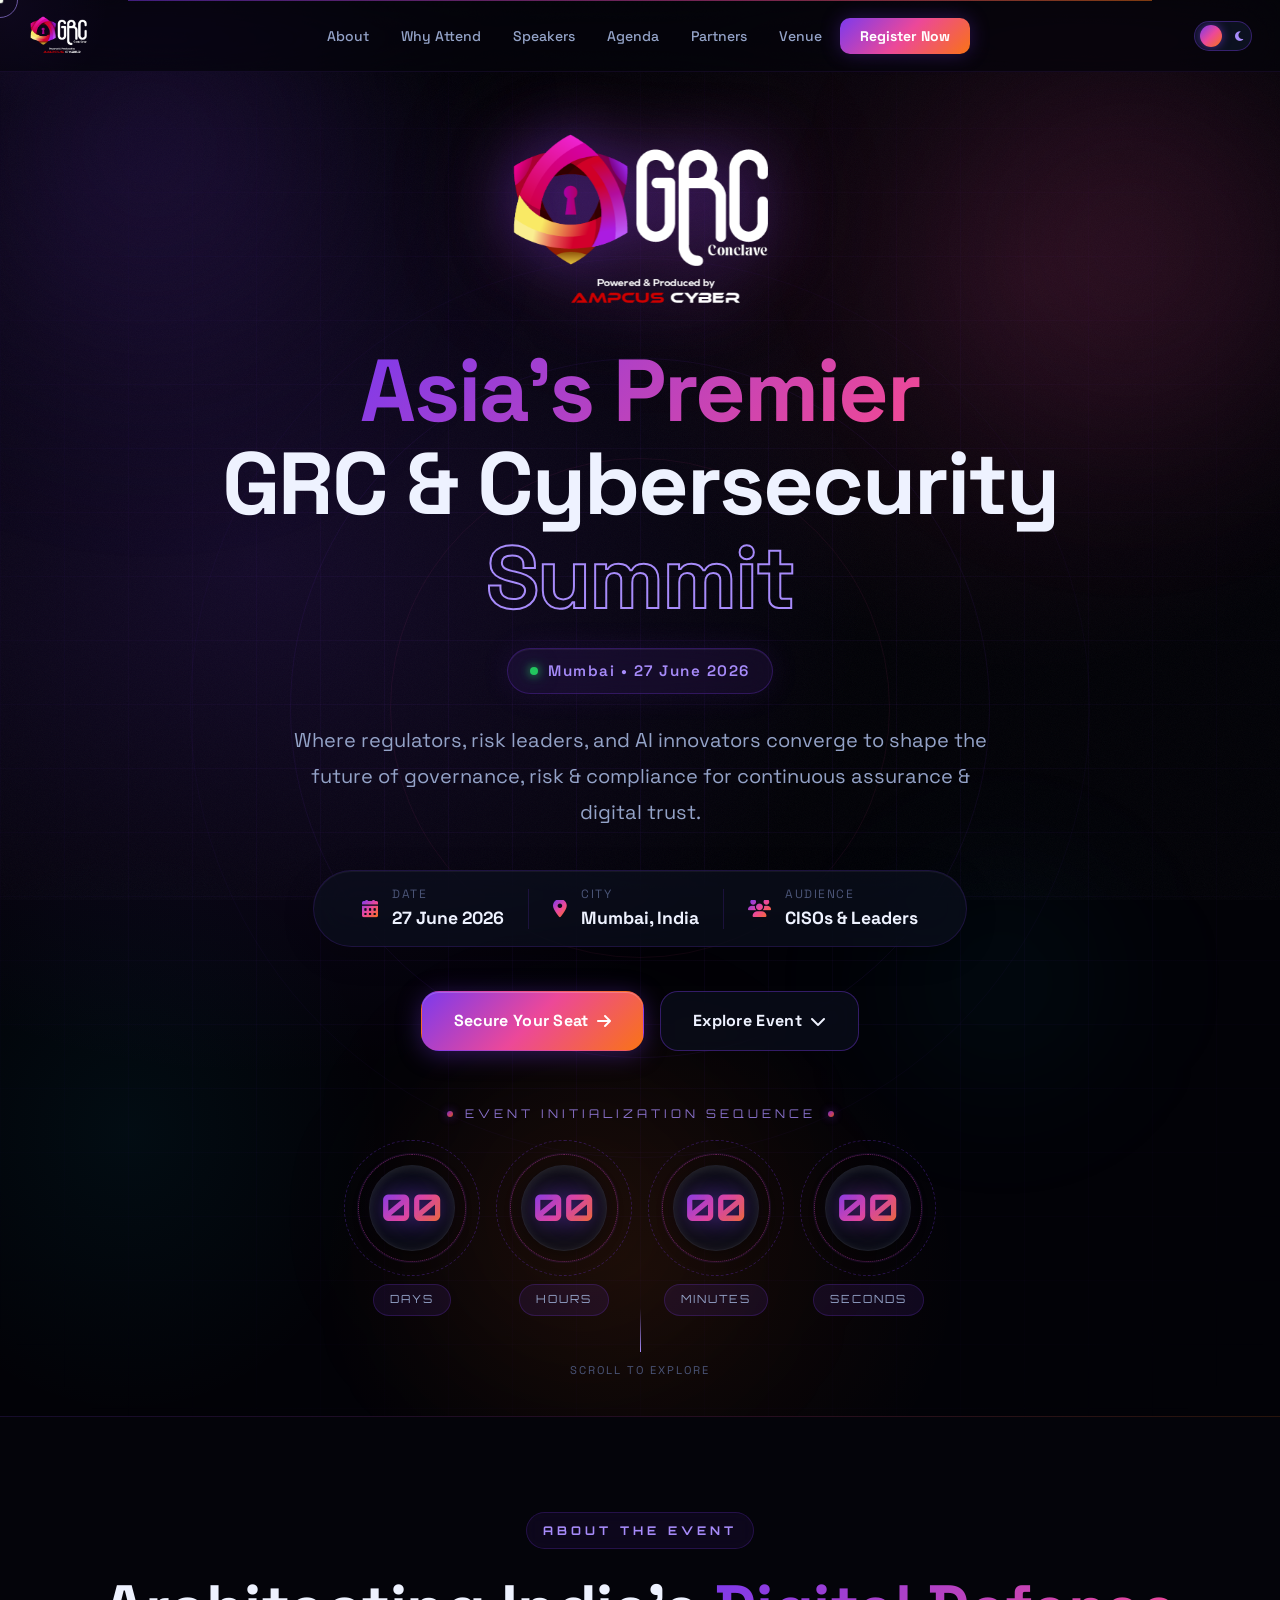
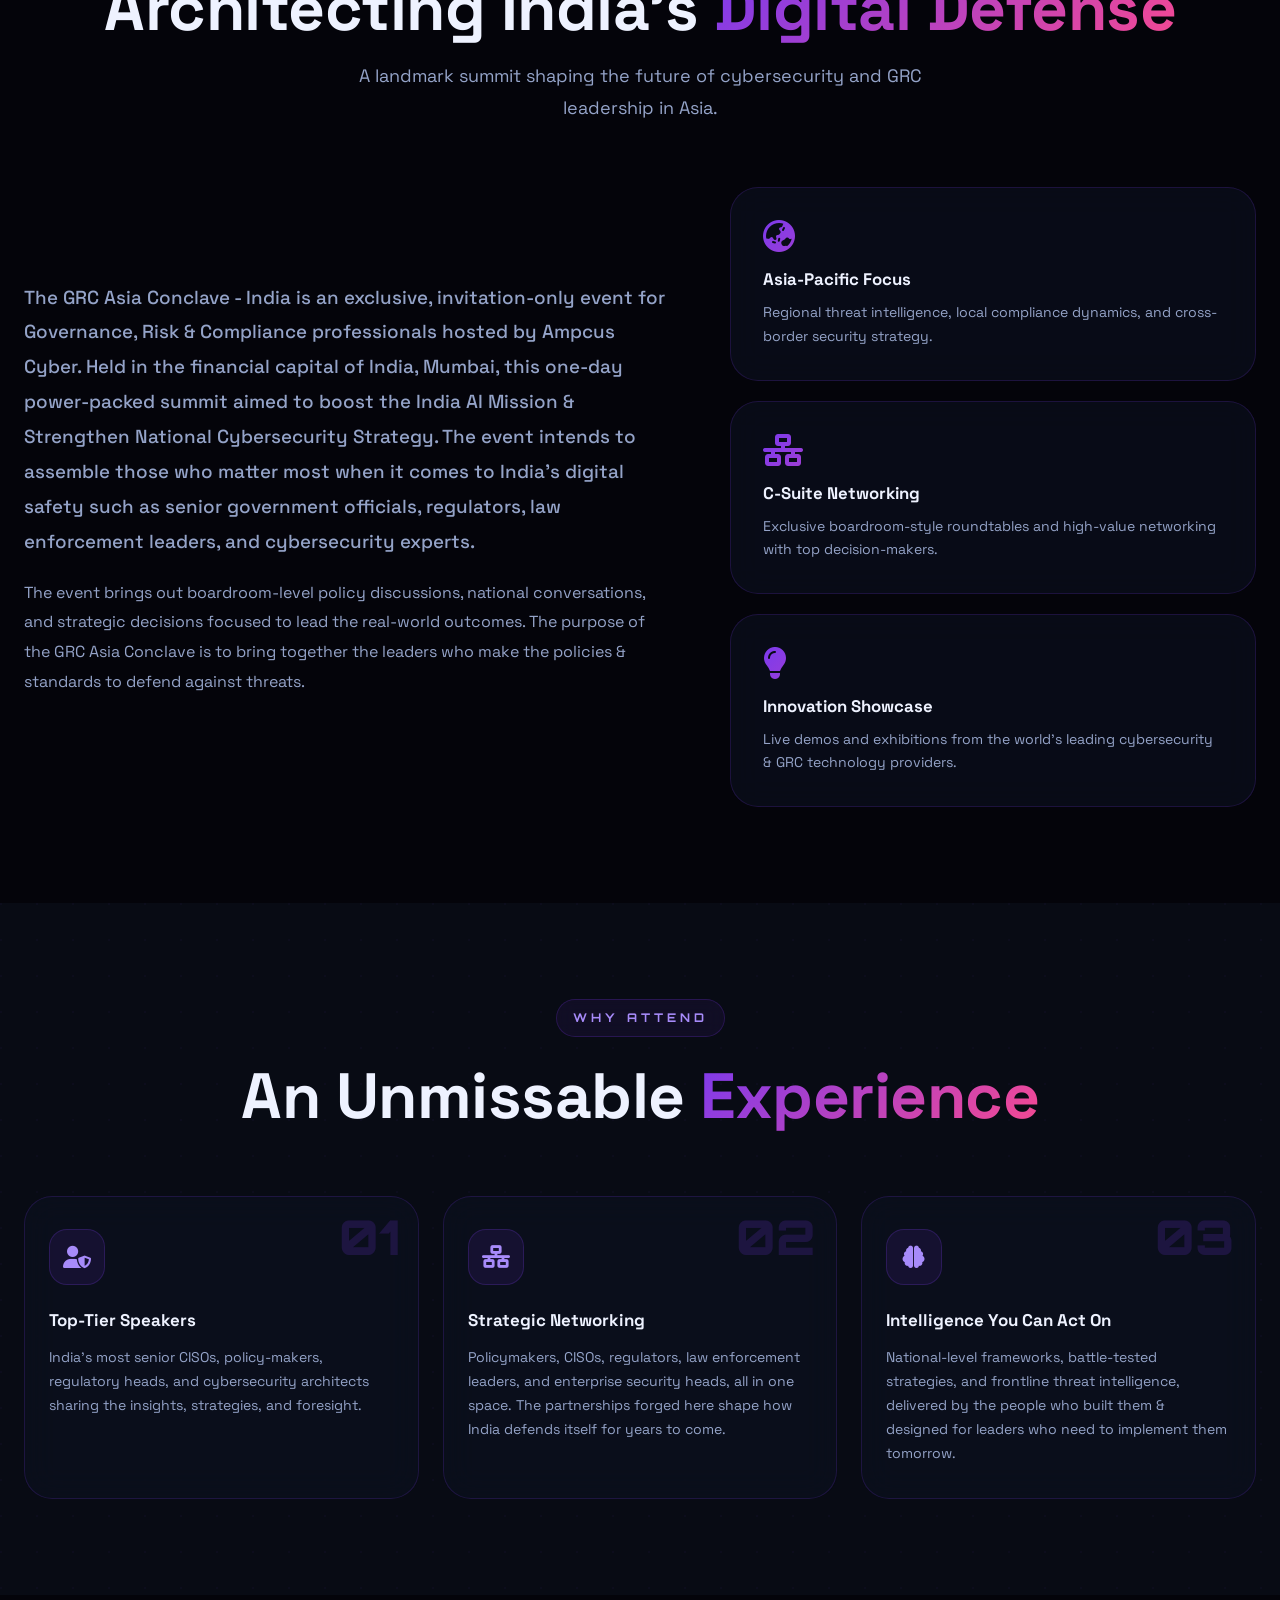
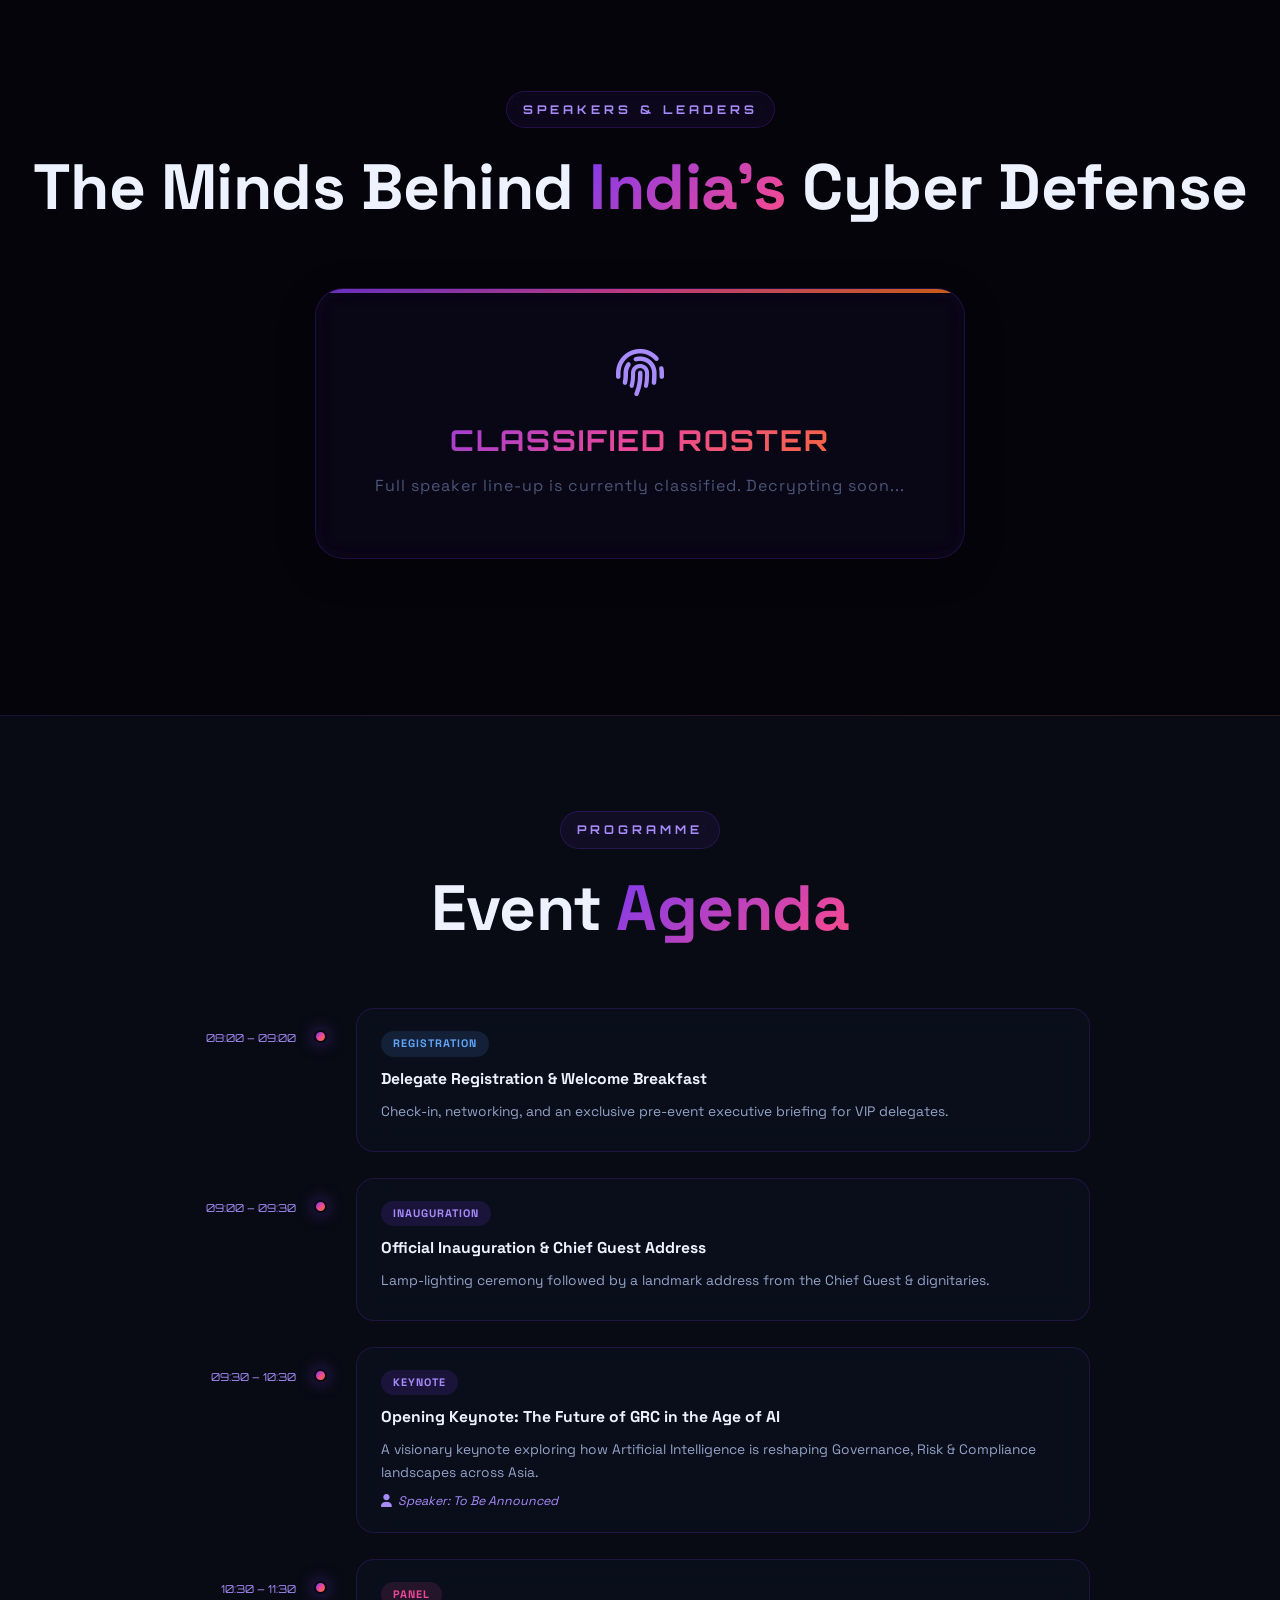
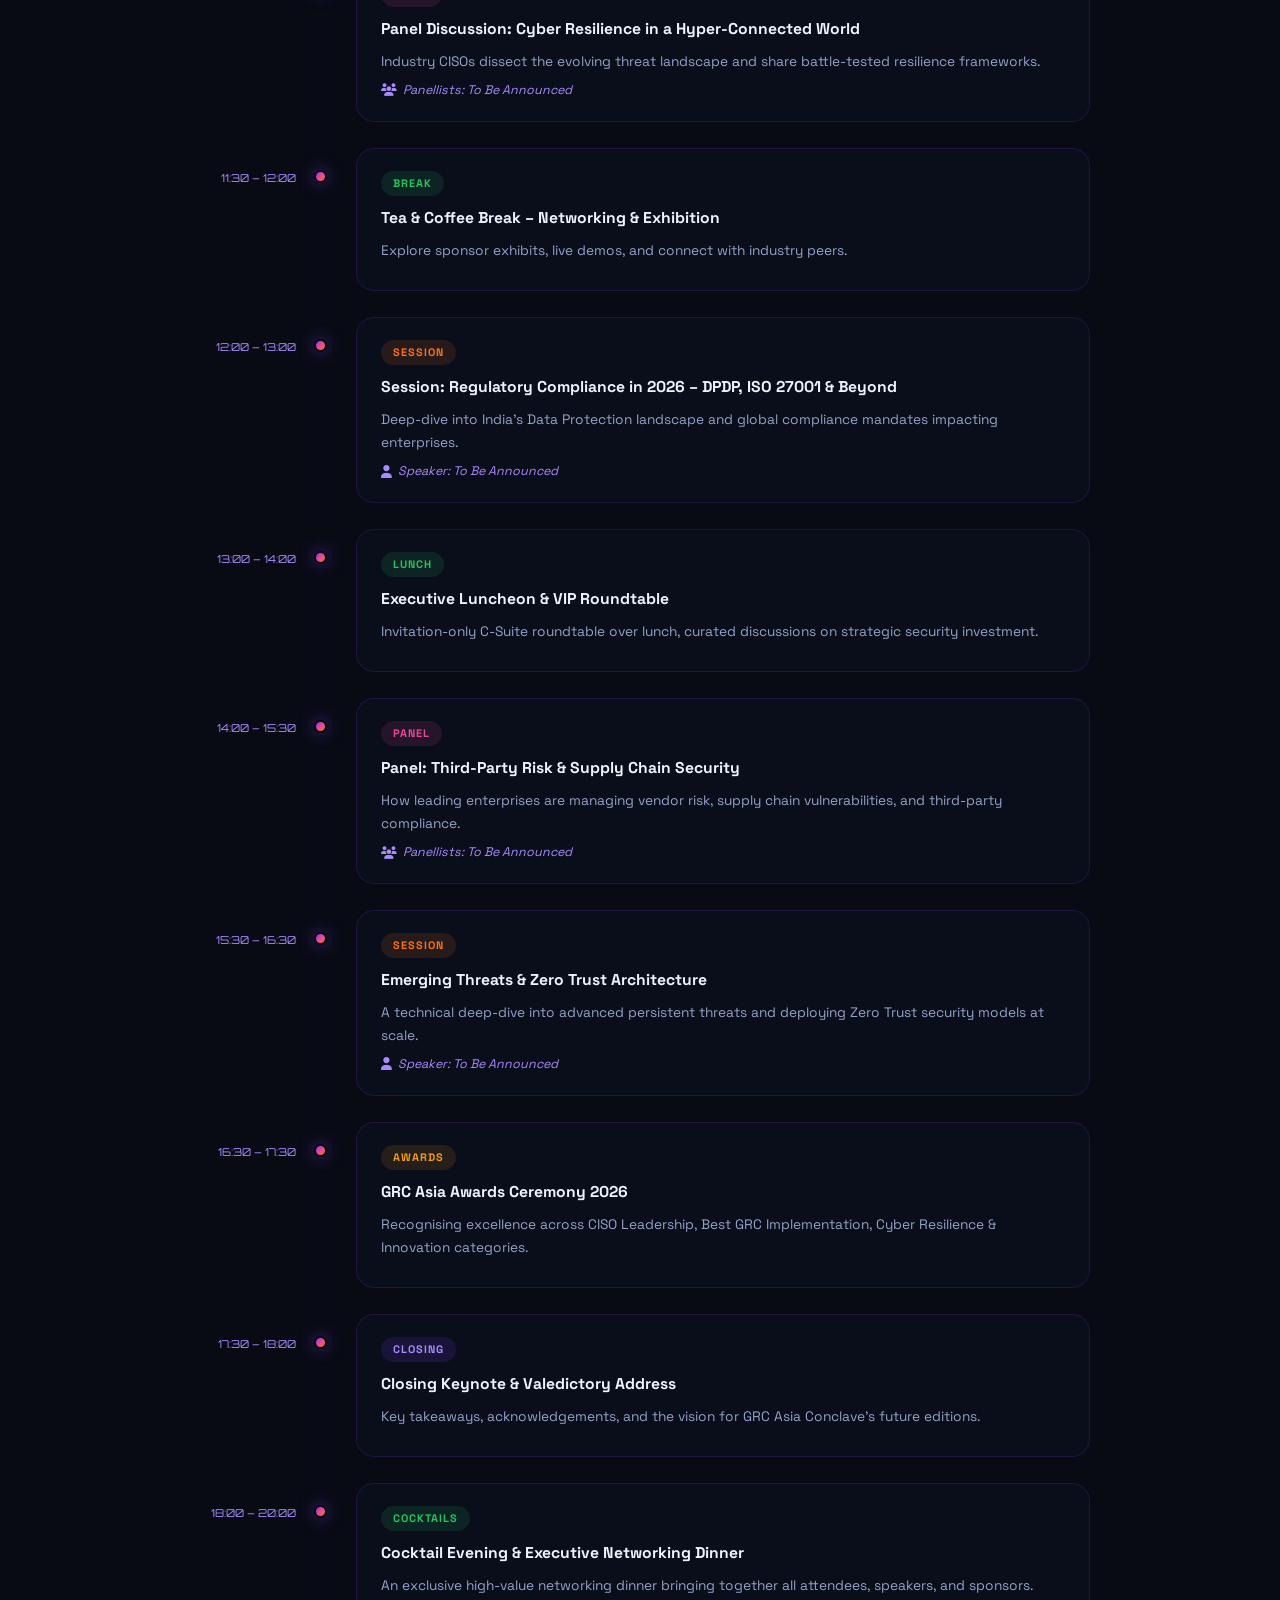
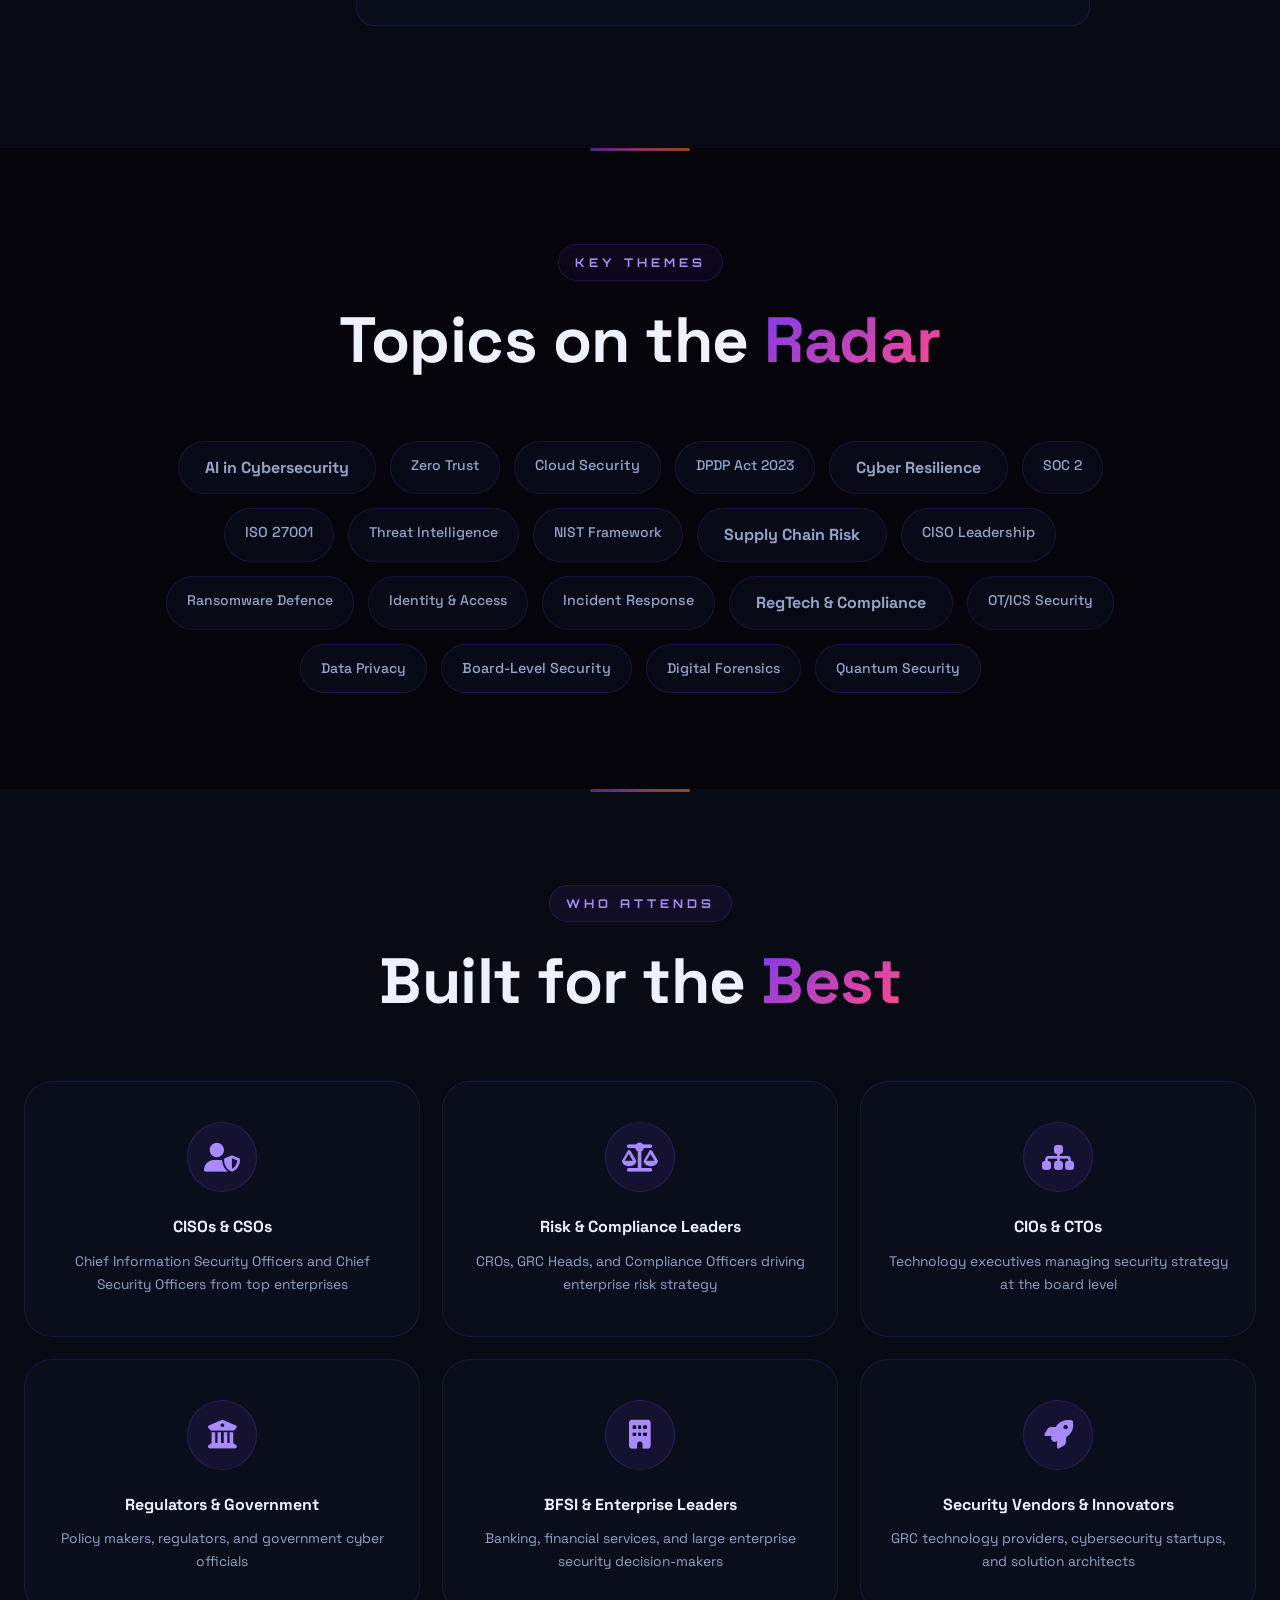
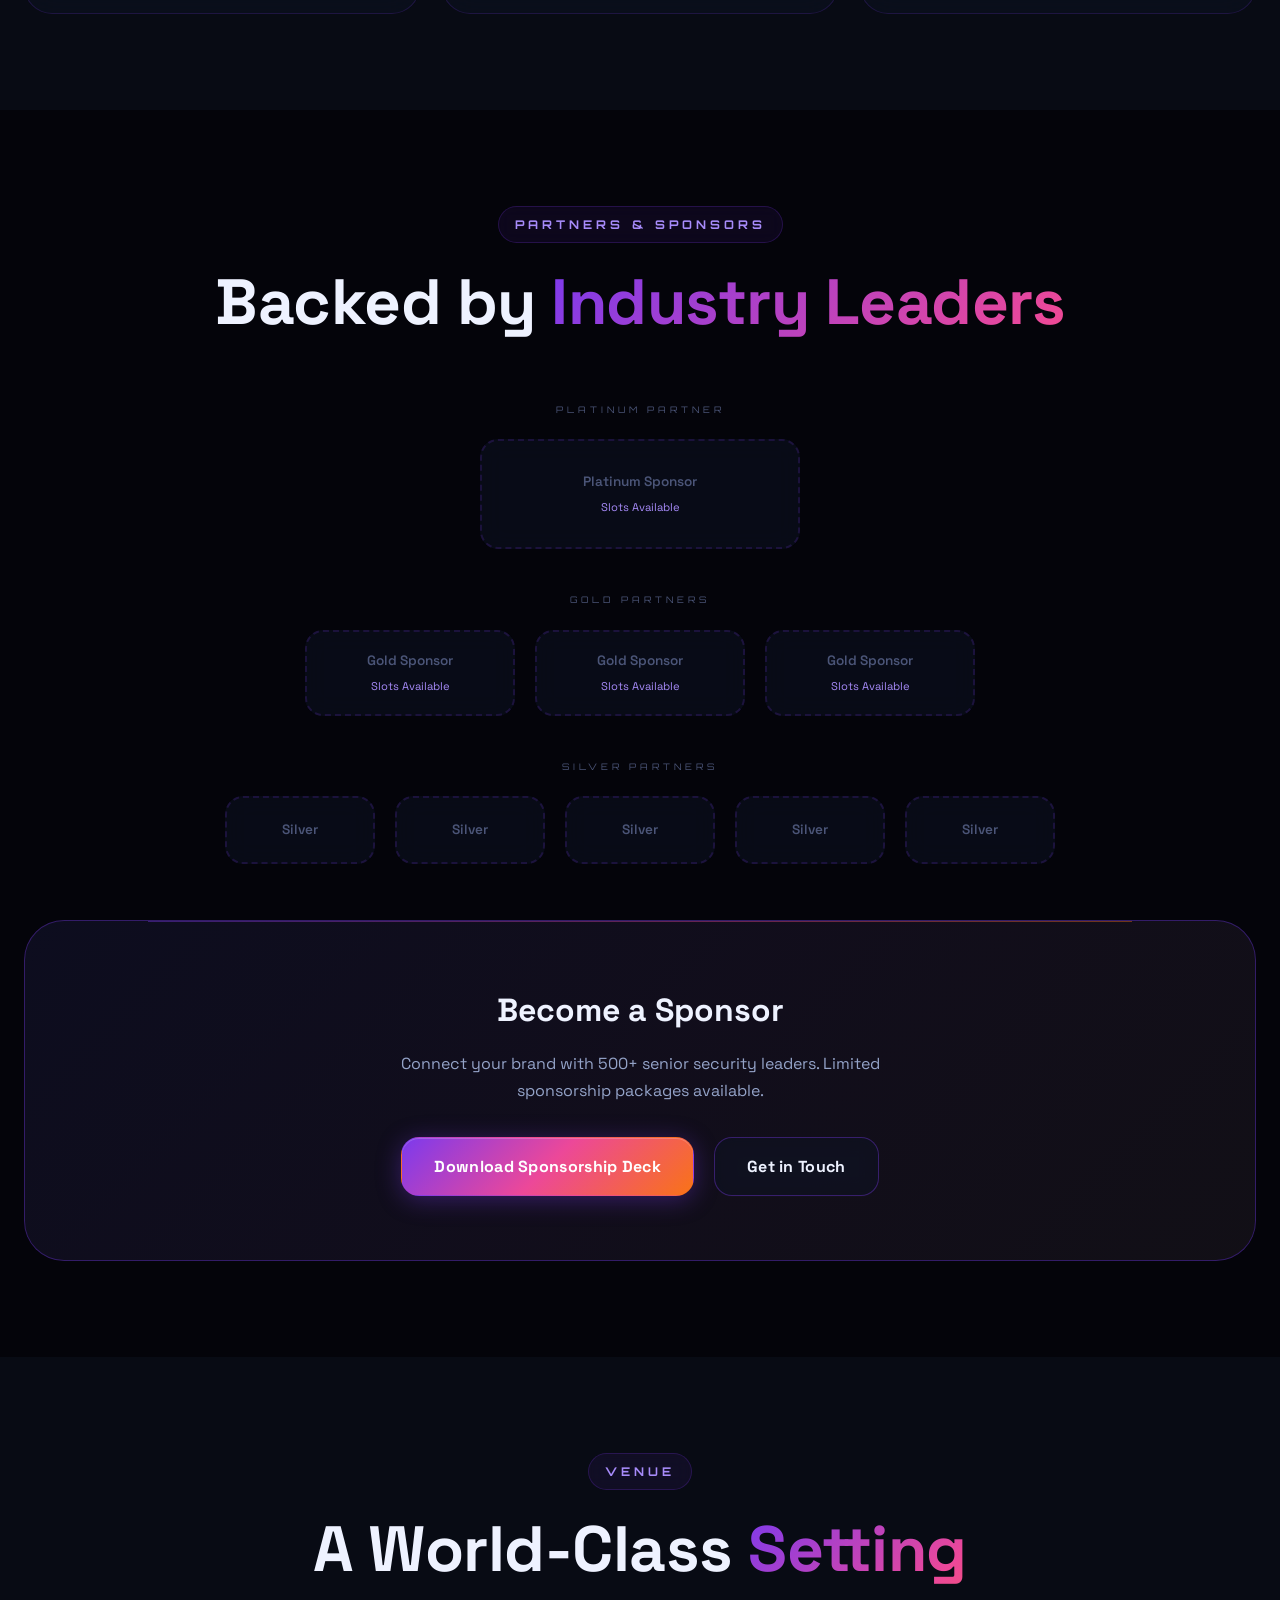
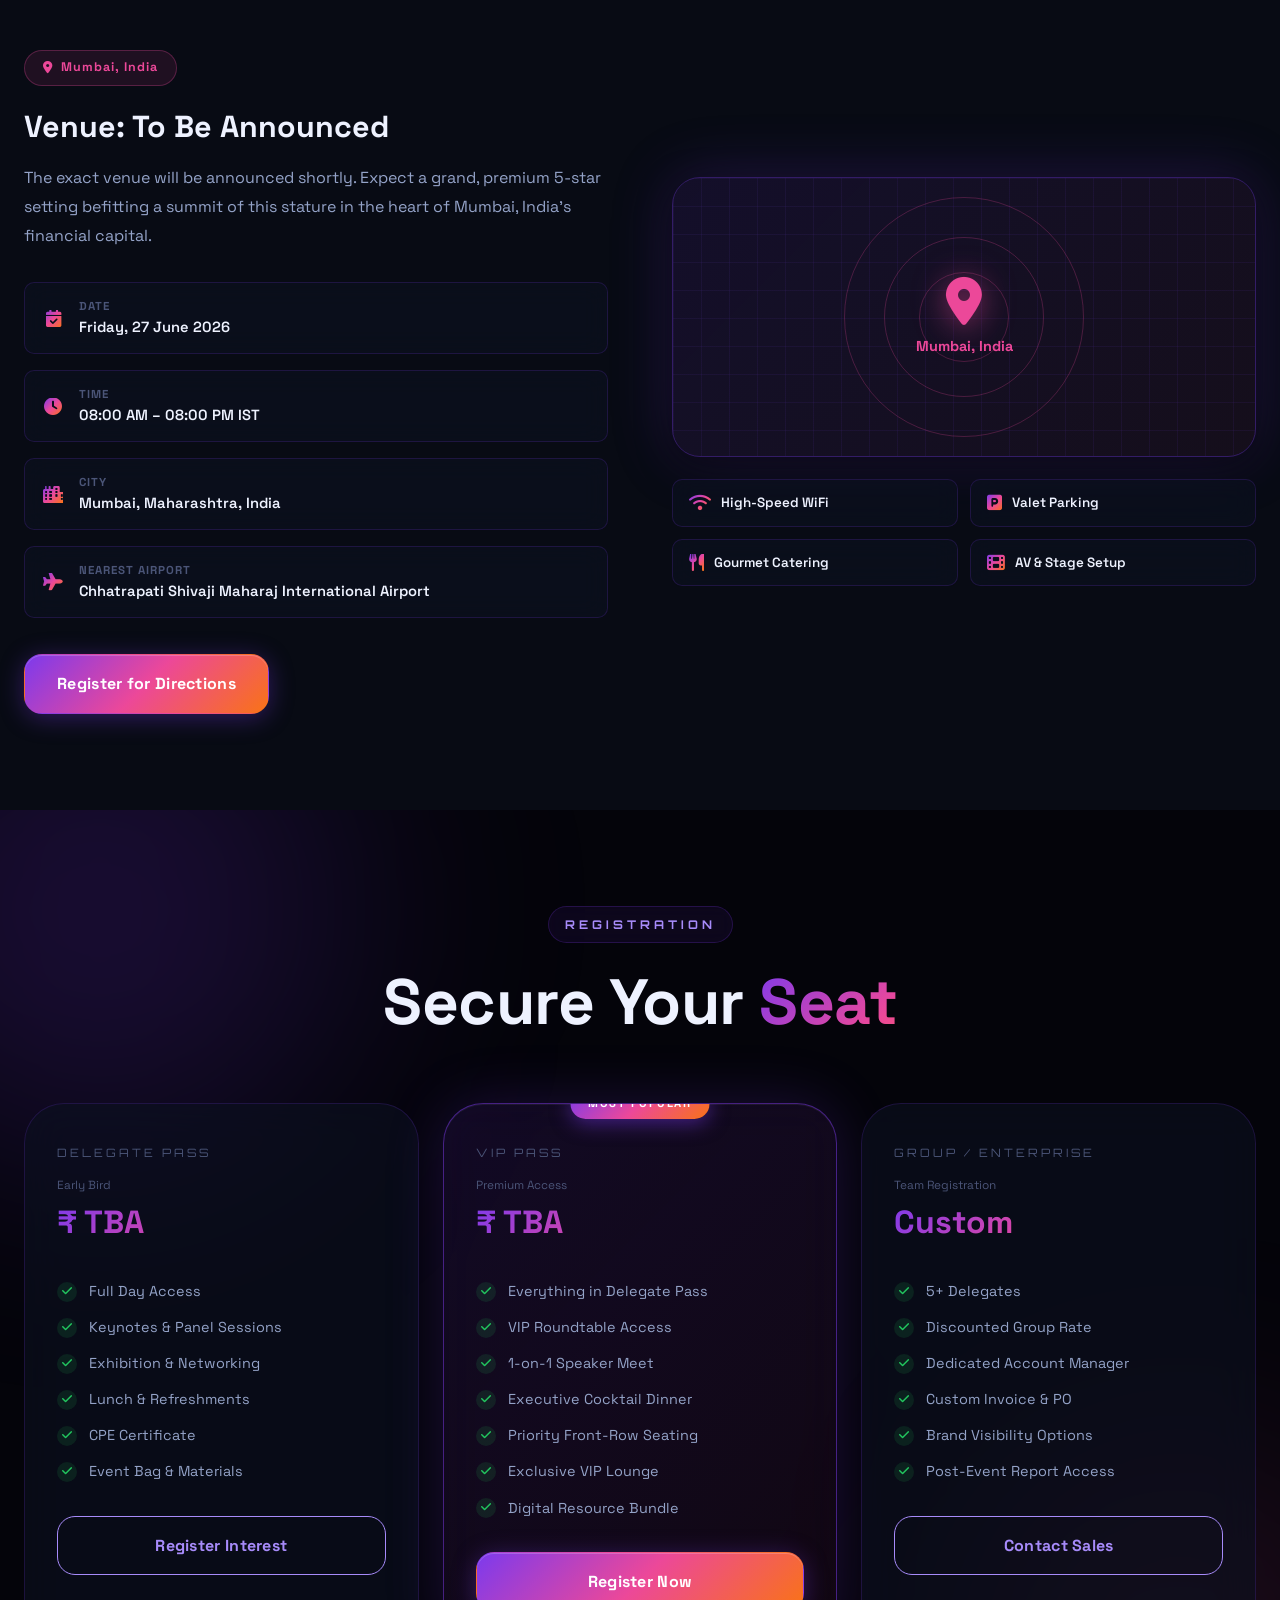
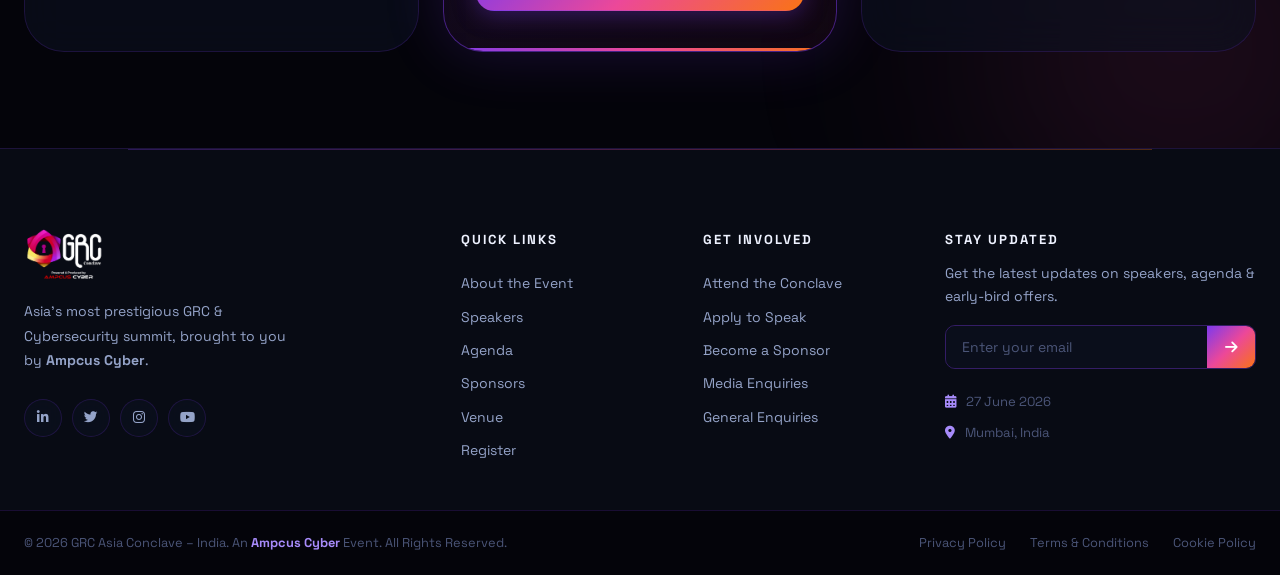
==== index.html @ ab112776 "Refine Why Attend section, temporary comment out of Stats Showcase and Speakers section, and update " ====
<!DOCTYPE html>
<html lang="en" data-theme="dark">

<head>
  <meta charset="UTF-8" />
  <meta name="viewport" content="width=device-width, initial-scale=1.0" />
  <title>GRC Asia Conclave – India 2026 | Mumbai | 27 June</title>
  <meta name="description"
    content="GRC Asia Conclave – India 2026: The Premier Gathering of CISOs, Security Leaders & Chief Guests. Mumbai | 27 June 2026." />

  <!-- SEO & Social Sharing -->
  <link rel="canonical" href="https://grcconclave.com/" />

  <meta property="og:type" content="website" />
  <meta property="og:url" content="https://grcconclave.com/" />
  <meta property="og:title" content="GRC Asia Conclave – India 2026 | Mumbai" />
  <meta property="og:description"
    content="The Premier Gathering of CISOs, Security Leaders & Chief Guests. Mumbai | 27 June 2026." />
  <meta property="og:image" content="https://grcconclave.com/images/og-image.jpg" />

  <meta property="twitter:card" content="summary_large_image" />
  <meta property="twitter:url" content="https://grcconclave.com/" />
  <meta property="twitter:title" content="GRC Asia Conclave – India 2026 | Mumbai" />
  <meta property="twitter:description"
    content="The Premier Gathering of CISOs, Security Leaders & Chief Guests. Mumbai | 27 June 2026." />
  <meta property="twitter:image" content="https://grcconclave.com/images/og-image.jpg" />

  <!-- Schema.org JSON-LD -->
  <script type="application/ld+json">
  {
    "@context": "https://schema.org",
    "@type": "Event",
    "name": "GRC Asia Conclave - India 2026",
    "startDate": "2026-06-27T08:00:00+05:30",
    "endDate": "2026-06-27T20:00:00+05:30",
    "eventAttendanceMode": "https://schema.org/OfflineEventAttendanceMode",
    "eventStatus": "https://schema.org/EventScheduled",
    "location": {
      "@type": "Place",
      "name": "Premium 5-Star Venue (TBA)",
      "address": {
        "@type": "PostalAddress",
        "addressLocality": "Mumbai",
        "addressRegion": "Maharashtra",
        "addressCountry": "IN"
      }
    },
    "image": [
      "https://grcconclave.com/images/og-image.jpg"
    ],
    "description": "The most prestigious gathering of Governance, Risk & Compliance professionals in the Asia-Pacific region, brought to you by Ampcus Cyber.",
    "organizer": {
      "@type": "Organization",
      "name": "Ampcus Cyber",
      "url": "https://www.ampcuscyber.com"
    }
  }
  </script>

  <!-- Fonts -->
  <link rel="preconnect" href="https://fonts.googleapis.com" />
  <link rel="preconnect" href="https://fonts.gstatic.com" crossorigin />
  <link rel="preconnect" href="https://cdn.jsdelivr.net" crossorigin />
  <link
    href="https://fonts.googleapis.com/css2?family=Inter:wght@300;400;500;600;700;800;900&family=Space+Grotesk:wght@300;400;500;600;700&family=Orbitron:wght@400;500;600;700;800;900&display=swap"
    rel="stylesheet" />

  <!-- Icons -->
  <link rel="stylesheet" href="https://cdn.jsdelivr.net/npm/@fortawesome/fontawesome-free@6.5.1/css/all.min.css" />

  <!-- AOS Animations -->
  <link rel="stylesheet" href="https://cdn.jsdelivr.net/npm/aos@2.3.4/dist/aos.css" />

  <!-- Swiper -->
  <link rel="stylesheet" href="https://cdn.jsdelivr.net/npm/swiper@11/swiper-bundle.min.css" />

  <!-- Main Stylesheet -->
  <link rel="stylesheet" href="css/style.css" />
</head>

<body>

  <!-- ════════════════════════════════════════
       PRELOADER
  ════════════════════════════════════════ -->
  <div id="preloader">
    <div class="preloader-inner">
      <div class="preloader-logo">
        <img src="images/logo-light.webp" alt="GRC Asia Conclave" width="200" height="50" />
      </div>
      <div class="preloader-bar">
        <div class="preloader-fill"></div>
      </div>
      <p class="preloader-text">Initializing Conclave Experience…</p>
    </div>
  </div>

  <!-- Scroll Progress -->
  <div id="scroll-progress"></div>

  <!-- ════════════════════════════════════════
       PARTICLE CANVAS BACKGROUND
  ════════════════════════════════════════ -->
  <canvas id="particle-canvas"></canvas>

  <!-- ════════════════════════════════════════
       NAVIGATION
  ════════════════════════════════════════ -->
  <nav id="navbar">
    <div class="nav-container">
      <a href="#home" class="nav-logo">
        <img src="images/logo-light.webp" alt="GRC Conclave" class="logo-dark-img" width="160" height="40" />
        <img src="images/logo-dark.webp" alt="GRC Conclave" class="logo-light-img" width="160" height="40" />
      </a>

      <ul class="nav-links" id="nav-links">
        <li><a href="#about" class="nav-link">About</a></li>
        <li><a href="#why-attend" class="nav-link">Why Attend</a></li>
        <li><a href="#speakers" class="nav-link">Speakers</a></li>
        <li><a href="#agenda" class="nav-link">Agenda</a></li>
        <li><a href="#sponsors" class="nav-link">Partners</a></li>
        <li><a href="#venue" class="nav-link">Venue</a></li>
        <li><a href="#register" class="nav-link nav-cta-link">Register Now</a></li>
      </ul>

      <div class="nav-actions">
        <!-- Theme Toggle -->
        <button class="theme-toggle" id="themeToggle" aria-label="Toggle theme">
          <span class="toggle-icon sun"><i class="fas fa-sun"></i></span>
          <span class="toggle-icon moon"><i class="fas fa-moon"></i></span>
          <span class="toggle-ball"></span>
        </button>

        <!-- Hamburger -->
        <button class="hamburger" id="hamburger" aria-label="Menu">
          <span></span><span></span><span></span>
        </button>
      </div>
    </div>
  </nav>

  <!-- ════════════════════════════════════════
       HERO SECTION
  ════════════════════════════════════════ -->
  <section id="home" class="hero-section">
    <div class="hero-bg-grid"></div>
    <div class="hero-orbs">
      <div class="orb orb-1"></div>
      <div class="orb orb-2"></div>
      <div class="orb orb-3"></div>
      <div class="orb orb-4"></div>
    </div>
    <div class="hero-ring hero-ring-1"></div>
    <div class="hero-ring hero-ring-2"></div>
    <div class="hero-ring hero-ring-3"></div>

    <div class="hero-content">


      <div class="hero-logo-wrap" data-aos="zoom-in" data-aos-delay="300">
        <img src="images/logo-light.webp" alt="GRC Asia Conclave" class="hero-logo logo-dark-img" width="280"
          height="80" />
        <img src="images/logo-dark.webp" alt="GRC Asia Conclave" class="hero-logo logo-light-img" width="280"
          height="80" />
      </div>

      <h1 class="hero-title" data-aos="fade-up" data-aos-delay="400">
        <span class="gradient-text">Asia's Premier</span><br />
        GRC &amp; Cybersecurity<br />
        <span class="outline-text">Summit</span>
      </h1>
      <div class="hero-badge" data-aos="fade-down" data-aos-delay="200">
        <span class="badge-dot"></span>
        <span>Mumbai • 27 June 2026</span>
      </div>

      <p class="hero-subtitle" data-aos="fade-up" data-aos-delay="500">
        Where regulators, risk leaders, and AI innovators converge to shape the future of governance, risk &
        compliance for continuous assurance & digital trust.
      </p>

      <div class="hero-meta" data-aos="fade-up" data-aos-delay="600">
        <div class="meta-item">
          <i class="fas fa-calendar-alt"></i>
          <div>
            <span class="meta-label">Date</span>
            <span class="meta-value">27 June 2026</span>
          </div>
        </div>
        <div class="meta-divider"></div>
        <div class="meta-item">
          <i class="fas fa-map-marker-alt"></i>
          <div>
            <span class="meta-label">City</span>
            <span class="meta-value">Mumbai, India</span>
          </div>
        </div>
        <div class="meta-divider"></div>
        <div class="meta-item">
          <i class="fas fa-users"></i>
          <div>
            <span class="meta-label">Audience</span>
            <span class="meta-value">CISOs &amp; Leaders</span>
          </div>
        </div>
      </div>

      <div class="hero-actions" data-aos="fade-up" data-aos-delay="700">
        <a href="#register" class="btn btn-primary btn-glow">
          <span>Secure Your Seat</span>
          <i class="fas fa-arrow-right"></i>
        </a>
        <a href="#about" class="btn btn-ghost">
          <span>Explore Event</span>
          <i class="fas fa-chevron-down"></i>
        </a>
      </div>

      <!-- Kinetic Reactor Countdown -->
      <div class="reactor-countdown-wrap" data-aos="fade-up" data-aos-delay="800">
        <p class="rc-title"><span class="rc-dot"></span> Event Initialization Sequence <span class="rc-dot"></span></p>

        <div class="reactor-countdown" id="countdown">
          <!-- Days -->
          <div class="rc-core">
            <div class="rc-ring-wrap">
              <svg class="rc-svg" viewBox="0 0 120 120">
                <circle class="rc-svg-track" cx="60" cy="60" r="54"></circle>
                <circle class="rc-svg-progress" id="rc-prog-days" cx="60" cy="60" r="54"></circle>
              </svg>
              <div class="rc-spin-outer"></div>
              <div class="rc-spin-inner"></div>
              <div class="rc-glow"></div>
              <div class="rc-num-container">
                <div class="rc-num" id="cd-days">00</div>
              </div>
            </div>
            <div class="rc-label">Days</div>
          </div>
          <!-- Hours -->
          <div class="rc-core rc-core-hours">
            <div class="rc-ring-wrap">
              <svg class="rc-svg" viewBox="0 0 120 120">
                <circle class="rc-svg-track" cx="60" cy="60" r="54"></circle>
                <circle class="rc-svg-progress" id="rc-prog-hours" cx="60" cy="60" r="54"></circle>
              </svg>
              <div class="rc-spin-outer"></div>
              <div class="rc-spin-inner"></div>
              <div class="rc-glow"></div>
              <div class="rc-num-container">
                <div class="rc-num" id="cd-hours">00</div>
              </div>
            </div>
            <div class="rc-label">Hours</div>
          </div>
          <!-- Minutes -->
          <div class="rc-core rc-core-mins">
            <div class="rc-ring-wrap">
              <svg class="rc-svg" viewBox="0 0 120 120">
                <circle class="rc-svg-track" cx="60" cy="60" r="54"></circle>
                <circle class="rc-svg-progress" id="rc-prog-mins" cx="60" cy="60" r="54"></circle>
              </svg>
              <div class="rc-spin-outer"></div>
              <div class="rc-spin-inner"></div>
              <div class="rc-glow"></div>
              <div class="rc-num-container">
                <div class="rc-num" id="cd-mins">00</div>
              </div>
            </div>
            <div class="rc-label">Minutes</div>
          </div>
          <!-- Seconds -->
          <div class="rc-core rc-core-secs">
            <div class="rc-ring-wrap">
              <svg class="rc-svg" viewBox="0 0 120 120">
                <circle class="rc-svg-track" cx="60" cy="60" r="54"></circle>
                <circle class="rc-svg-progress" id="rc-prog-secs" cx="60" cy="60" r="54"></circle>
              </svg>
              <div class="rc-spin-outer"></div>
              <div class="rc-spin-inner"></div>
              <div class="rc-glow"></div>
              <div class="rc-num-container">
                <div class="rc-num" id="cd-secs">00</div>
              </div>
            </div>
            <div class="rc-label">Seconds</div>
          </div>
        </div>
      </div>
    </div>

    <div class="hero-scroll-hint">
      <div class="scroll-arrow"></div>
      <span>Scroll to Explore</span>
    </div>
  </section>

  <!-- ════════════════════════════════════════
       NEXUS STATS SHOWCASE (TEMPORARILY COMMENTED OUT)
  ════════════════════════════════════════ -->
  <!--
  <section class="nexus-stats-section">
    <div class="ns-ambient-glow"></div>
    <div class="container">
      <div class="ns-container">
        
        <!- Central Anchor Ring/Core behind stats ->
        <div class="ns-core-bg">
          <div class="ns-ring ns-ring-1"></div>
          <div class="ns-ring ns-ring-2"></div>
        </div>

        <div class="ns-grid">
          <div class="ns-item" data-aos="zoom-in" data-aos-delay="0">
            <div class="ns-value-wrap">
              <span class="stat-num ns-num" data-target="500">0</span>
              <span class="ns-plus">+</span>
            </div>
            <div class="ns-label">Leading Clients</div>
          </div>
          
          <div class="ns-item" data-aos="zoom-in" data-aos-delay="100">
            <div class="ns-value-wrap">
              <span class="stat-num ns-num" data-target="99">0</span>
              <span class="ns-plus">.9%</span>
            </div>
            <div class="ns-label">Threat Deflection</div>
          </div>

          <div class="ns-item ns-center-item" data-aos="zoom-in" data-aos-delay="200">
            <div class="ns-value-wrap">
              <span class="stat-num ns-num" data-target="24">0</span>
              <span class="ns-plus">/7</span>
            </div>
            <div class="ns-label">Active Monitoring</div>
            <div class="ns-pulse-dot"></div>
          </div>

          <div class="ns-item" data-aos="zoom-in" data-aos-delay="300">
            <div class="ns-value-wrap">
              <span class="stat-num ns-num" data-target="120">0</span>
              <span class="ns-plus">+</span>
            </div>
            <div class="ns-label">Global Experts</div>
          </div>

          <div class="ns-item" data-aos="zoom-in" data-aos-delay="400">
            <div class="ns-value-wrap">
              <span class="stat-num ns-num" data-target="18">0</span>
              <span class="ns-plus">+</span>
            </div>
            <div class="ns-label">Countries Served</div>
          </div>
        </div>

      </div>
    </div>
  </section>
  -->

  <!-- ════════════════════════════════════════
       ABOUT SECTION
  ════════════════════════════════════════ -->
  <section id="about" class="section about-section">
    <div class="container">
      <div class="section-header" data-aos="fade-up">
        <span class="section-tag">About The Event</span>
        <h2 class="section-title">Architecting India's <span class="gradient-text">Digital Defense</span></h2>
        <p class="section-desc">A landmark summit shaping the future of cybersecurity and GRC leadership in Asia.</p>
      </div>

      <div class="about-grid">
        <div class="about-text" data-aos="fade-right">
          <p class="about-lead">
            The GRC Asia Conclave - India is an exclusive, invitation-only event for Governance, Risk & Compliance
            professionals hosted by Ampcus Cyber. Held in the financial capital of India, Mumbai, this one-day
            power-packed summit aimed to boost the India AI Mission & Strengthen National Cybersecurity Strategy. The
            event intends to assemble those who matter most when it comes to India's digital safety such as senior
            government officials, regulators, law enforcement leaders, and cybersecurity experts.</p>
          <p>
            The event brings out boardroom-level policy discussions, national conversations, and strategic decisions
            focused to lead the real-world outcomes. The purpose of the GRC Asia Conclave is to bring together the
            leaders who make the policies & standards to defend against threats.
          </p>
          <!--
          <p>
            From boardroom-level policy discussions to hands-on threat intelligence briefings — the Conclave is where
            strategic decisions are made and industry alliances are forged.
          </p>
          -->
        </div>

        <div class="about-visual" data-aos="fade-left" data-aos-delay="200">
          <div class="about-card-stack">
            <div class="acard acard-1">
              <i class="fas fa-globe-asia"></i>
              <h4>Asia-Pacific Focus</h4>
              <p>Regional threat intelligence, local compliance dynamics, and cross-border security strategy.</p>
            </div>
            <div class="acard acard-2">
              <i class="fas fa-network-wired"></i>
              <h4>C-Suite Networking</h4>
              <p>Exclusive boardroom-style roundtables and high-value networking with top decision-makers.</p>
            </div>
            <div class="acard acard-3">
              <i class="fas fa-lightbulb"></i>
              <h4>Innovation Showcase</h4>
              <p>Live demos and exhibitions from the world's leading cybersecurity &amp; GRC technology providers.</p>
            </div>
          </div>
        </div>
      </div>
    </div>
  </section>

  <!-- ════════════════════════════════════════
       WHY ATTEND
  ════════════════════════════════════════ -->
  <section id="why-attend" class="section why-section">
    <div class="why-bg-pattern"></div>
    <div class="container">
      <div class="section-header" data-aos="fade-up">
        <span class="section-tag">Why Attend</span>
        <h2 class="section-title">An Unmissable <span class="gradient-text">Experience</span></h2>
      </div>

      <div class="why-grid">
        <div class="why-card" data-aos="fade-up" data-aos-delay="0" data-num="01">
          <div class="why-icon"><i class="fas fa-user-shield"></i></div>
          <h3>Top-Tier Speakers</h3>
          <p>India's most senior CISOs, policy-makers, regulatory heads, and cybersecurity architects sharing the
            insights, strategies, and foresight.</p>
        </div>
        <div class="why-card" data-aos="fade-up" data-aos-delay="100" data-num="02">
          <div class="why-icon"><i class="fas fa-network-wired"></i></div>
          <h3>Strategic Networking</h3>
          <p>Policymakers, CISOs, regulators, law enforcement leaders, and enterprise security heads, all in one space.
            The partnerships forged here shape how India defends itself for years to come.</p>
        </div>
        <div class="why-card" data-aos="fade-up" data-aos-delay="200" data-num="03">
          <div class="why-icon"><i class="fas fa-brain"></i></div>
          <h3>Intelligence You Can Act On</h3>
          <p>National-level frameworks, battle-tested strategies, and frontline threat intelligence, delivered by the
            people who built them &amp; designed for leaders who need to implement them tomorrow.</p>
        </div>
      </div>
    </div>
  </section>

  <!-- ════════════════════════════════════════
       SPEAKERS
  ════════════════════════════════════════ -->
  <section id="speakers" class="section speakers-section">
    <div class="container">
      <div class="section-header" data-aos="fade-up">
        <span class="section-tag">Speakers &amp; Leaders</span>
        <h2 class="section-title">The Minds Behind <span class="gradient-text">India's</span> Cyber Defense</h2>
      </div>

      <!-- 
      <div class="speakers-grid">
        <!- Speaker Card Template (TBA) ->
      <div class="speaker-card" data-aos="fade-up" data-aos-delay="0">
        <div class="speaker-img-wrap">
          <div class="speaker-img-placeholder">
            <i class="fas fa-user-shield"></i>
          </div>
          <div class="speaker-social">
            <a href="#" aria-label="LinkedIn"><i class="fab fa-linkedin-in"></i></a>
            <a href="#" aria-label="Twitter"><i class="fab fa-twitter"></i></a>
          </div>
        </div>
        <div class="speaker-info">
          <h4>To Be Announced</h4>
          <span class="speaker-role">Chief Information Security Officer</span>
          <span class="speaker-org">Fortune 500 Enterprise</span>
        </div>
        <div class="speaker-tag">Keynote Speaker</div>
      </div>

      <div class="speaker-card" data-aos="fade-up" data-aos-delay="80">
        <div class="speaker-img-wrap">
          <div class="speaker-img-placeholder">
            <i class="fas fa-user-tie"></i>
          </div>
          <div class="speaker-social">
            <a href="#" aria-label="LinkedIn"><i class="fab fa-linkedin-in"></i></a>
          </div>
        </div>
        <div class="speaker-info">
          <h4>To Be Announced</h4>
          <span class="speaker-role">VP – Risk &amp; Compliance</span>
          <span class="speaker-org">Global Technology Firm</span>
        </div>
        <div class="speaker-tag">Panel Expert</div>
      </div>

      <div class="speaker-card" data-aos="fade-up" data-aos-delay="160">
        <div class="speaker-img-wrap">
          <div class="speaker-img-placeholder">
            <i class="fas fa-user-graduate"></i>
          </div>
          <div class="speaker-social">
            <a href="#" aria-label="LinkedIn"><i class="fab fa-linkedin-in"></i></a>
          </div>
        </div>
        <div class="speaker-info">
          <h4>To Be Announced</h4>
          <span class="speaker-role">Chief Guest / Dignitary</span>
          <span class="speaker-org">Government / Regulatory Body</span>
        </div>
        <div class="speaker-tag chief-guest">Chief Guest</div>
      </div>

      <div class="speaker-card" data-aos="fade-up" data-aos-delay="240">
        <div class="speaker-img-wrap">
          <div class="speaker-img-placeholder">
            <i class="fas fa-user-cog"></i>
          </div>
          <div class="speaker-social">
            <a href="#" aria-label="LinkedIn"><i class="fab fa-linkedin-in"></i></a>
          </div>
        </div>
        <div class="speaker-info">
          <h4>To Be Announced</h4>
          <span class="speaker-role">Head of Cyber Strategy</span>
          <span class="speaker-org">Leading BFSI Organisation</span>
        </div>
        <div class="speaker-tag">Featured Speaker</div>
      </div>

      <div class="speaker-card" data-aos="fade-up" data-aos-delay="320">
        <div class="speaker-img-wrap">
          <div class="speaker-img-placeholder">
            <i class="fas fa-user-secret"></i>
          </div>
          <div class="speaker-social">
            <a href="#" aria-label="LinkedIn"><i class="fab fa-linkedin-in"></i></a>
          </div>
        </div>
        <div class="speaker-info">
          <h4>To Be Announced</h4>
          <span class="speaker-role">Director – Information Security</span>
          <span class="speaker-org">Asia-Pacific MNC</span>
        </div>
        <div class="speaker-tag">Panel Expert</div>
      </div>

      <div class="speaker-card speaker-cta-card" data-aos="fade-up" data-aos-delay="400">
        <div class="speaker-cta-inner">
          <i class="fas fa-microphone-alt"></i>
          <h4>Speak at the Conclave</h4>
          <p>Are you a thought leader in GRC or Cybersecurity? We'd love to hear from you.</p>
          <a href="#register" class="btn btn-primary btn-sm">Apply to Speak</a>
        </div>
      </div>
    </div>
    -->

    <!-- ULTRA CREATIVE COMING SOON BANNER -->
    <div class="coming-soon-banner" data-aos="zoom-in" data-aos-delay="100">
      <div class="cs-scanline"></div>
      <div class="cs-content">
        <i class="fas fa-fingerprint"></i>
        <h3>Classified Roster</h3>
        <p>Full speaker line-up is currently classified. Decrypting soon...</p>
      </div>
    </div>
    </div>
  </section>

  <!-- ════════════════════════════════════════
       AGENDA / SCHEDULE
  ════════════════════════════════════════ -->
  <section id="agenda" class="section agenda-section">
    <div class="container">
      <div class="section-header" data-aos="fade-up">
        <span class="section-tag">Programme</span>
        <h2 class="section-title">Event <span class="gradient-text">Agenda</span></h2>
      </div>

      <div class="agenda-timeline">
        <div class="agenda-item" data-aos="fade-up">
          <div class="agenda-time">08:00 – 09:00</div>
          <div class="agenda-content">
            <div class="agenda-dot"></div>
            <div class="agenda-body">
              <span class="agenda-type reg">Registration</span>
              <h4>Delegate Registration &amp; Welcome Breakfast</h4>
              <p>Check-in, networking, and an exclusive pre-event executive briefing for VIP delegates.</p>
            </div>
          </div>
        </div>

        <div class="agenda-item" data-aos="fade-up" data-aos-delay="50">
          <div class="agenda-time">09:00 – 09:30</div>
          <div class="agenda-content">
            <div class="agenda-dot"></div>
            <div class="agenda-body">
              <span class="agenda-type keynote">Inauguration</span>
              <h4>Official Inauguration &amp; Chief Guest Address</h4>
              <p>Lamp-lighting ceremony followed by a landmark address from the Chief Guest &amp; dignitaries.</p>
            </div>
          </div>
        </div>

        <div class="agenda-item" data-aos="fade-up" data-aos-delay="100">
          <div class="agenda-time">09:30 – 10:30</div>
          <div class="agenda-content">
            <div class="agenda-dot"></div>
            <div class="agenda-body">
              <span class="agenda-type keynote">Keynote</span>
              <h4>Opening Keynote: The Future of GRC in the Age of AI</h4>
              <p>A visionary keynote exploring how Artificial Intelligence is reshaping Governance, Risk &amp;
                Compliance landscapes across Asia.</p>
              <span class="agenda-speaker"><i class="fas fa-user"></i> Speaker: To Be Announced</span>
            </div>
          </div>
        </div>

        <div class="agenda-item" data-aos="fade-up" data-aos-delay="150">
          <div class="agenda-time">10:30 – 11:30</div>
          <div class="agenda-content">
            <div class="agenda-dot"></div>
            <div class="agenda-body">
              <span class="agenda-type panel">Panel</span>
              <h4>Panel Discussion: Cyber Resilience in a Hyper-Connected World</h4>
              <p>Industry CISOs dissect the evolving threat landscape and share battle-tested resilience frameworks.</p>
              <span class="agenda-speaker"><i class="fas fa-users"></i> Panellists: To Be Announced</span>
            </div>
          </div>
        </div>

        <div class="agenda-item" data-aos="fade-up" data-aos-delay="200">
          <div class="agenda-time">11:30 – 12:00</div>
          <div class="agenda-content">
            <div class="agenda-dot"></div>
            <div class="agenda-body">
              <span class="agenda-type break">Break</span>
              <h4>Tea &amp; Coffee Break – Networking &amp; Exhibition</h4>
              <p>Explore sponsor exhibits, live demos, and connect with industry peers.</p>
            </div>
          </div>
        </div>

        <div class="agenda-item" data-aos="fade-up" data-aos-delay="250">
          <div class="agenda-time">12:00 – 13:00</div>
          <div class="agenda-content">
            <div class="agenda-dot"></div>
            <div class="agenda-body">
              <span class="agenda-type session">Session</span>
              <h4>Session: Regulatory Compliance in 2026 – DPDP, ISO 27001 &amp; Beyond</h4>
              <p>Deep-dive into India's Data Protection landscape and global compliance mandates impacting enterprises.
              </p>
              <span class="agenda-speaker"><i class="fas fa-user"></i> Speaker: To Be Announced</span>
            </div>
          </div>
        </div>

        <div class="agenda-item" data-aos="fade-up" data-aos-delay="300">
          <div class="agenda-time">13:00 – 14:00</div>
          <div class="agenda-content">
            <div class="agenda-dot"></div>
            <div class="agenda-body">
              <span class="agenda-type break">Lunch</span>
              <h4>Executive Luncheon &amp; VIP Roundtable</h4>
              <p>Invitation-only C-Suite roundtable over lunch, curated discussions on strategic security investment.
              </p>
            </div>
          </div>
        </div>

        <div class="agenda-item" data-aos="fade-up" data-aos-delay="350">
          <div class="agenda-time">14:00 – 15:30</div>
          <div class="agenda-content">
            <div class="agenda-dot"></div>
            <div class="agenda-body">
              <span class="agenda-type panel">Panel</span>
              <h4>Panel: Third-Party Risk &amp; Supply Chain Security</h4>
              <p>How leading enterprises are managing vendor risk, supply chain vulnerabilities, and third-party
                compliance.</p>
              <span class="agenda-speaker"><i class="fas fa-users"></i> Panellists: To Be Announced</span>
            </div>
          </div>
        </div>

        <div class="agenda-item" data-aos="fade-up" data-aos-delay="400">
          <div class="agenda-time">15:30 – 16:30</div>
          <div class="agenda-content">
            <div class="agenda-dot"></div>
            <div class="agenda-body">
              <span class="agenda-type session">Session</span>
              <h4>Emerging Threats &amp; Zero Trust Architecture</h4>
              <p>A technical deep-dive into advanced persistent threats and deploying Zero Trust security models at
                scale.</p>
              <span class="agenda-speaker"><i class="fas fa-user"></i> Speaker: To Be Announced</span>
            </div>
          </div>
        </div>

        <div class="agenda-item" data-aos="fade-up" data-aos-delay="450">
          <div class="agenda-time">16:30 – 17:30</div>
          <div class="agenda-content">
            <div class="agenda-dot"></div>
            <div class="agenda-body">
              <span class="agenda-type award">Awards</span>
              <h4>GRC Asia Awards Ceremony 2026</h4>
              <p>Recognising excellence across CISO Leadership, Best GRC Implementation, Cyber Resilience &amp;
                Innovation categories.</p>
            </div>
          </div>
        </div>

        <div class="agenda-item" data-aos="fade-up" data-aos-delay="500">
          <div class="agenda-time">17:30 – 18:00</div>
          <div class="agenda-content">
            <div class="agenda-dot"></div>
            <div class="agenda-body">
              <span class="agenda-type keynote">Closing</span>
              <h4>Closing Keynote &amp; Valedictory Address</h4>
              <p>Key takeaways, acknowledgements, and the vision for GRC Asia Conclave's future editions.</p>
            </div>
          </div>
        </div>

        <div class="agenda-item" data-aos="fade-up" data-aos-delay="550">
          <div class="agenda-time">18:00 – 20:00</div>
          <div class="agenda-content">
            <div class="agenda-dot"></div>
            <div class="agenda-body">
              <span class="agenda-type break">Cocktails</span>
              <h4>Cocktail Evening &amp; Executive Networking Dinner</h4>
              <p>An exclusive high-value networking dinner bringing together all attendees, speakers, and sponsors.</p>
            </div>
          </div>
        </div>
      </div>
    </div>
  </section>

  <!-- ════════════════════════════════════════
       KEY THEMES / TOPICS
  ════════════════════════════════════════ -->
  <section class="section themes-section">
    <div class="container">
      <div class="section-header" data-aos="fade-up">
        <span class="section-tag">Key Themes</span>
        <h2 class="section-title">Topics on the <span class="gradient-text">Radar</span></h2>
      </div>

      <div class="themes-cloud" data-aos="fade-up" data-aos-delay="200">
        <span class="theme-tag large">AI in Cybersecurity</span>
        <span class="theme-tag">Zero Trust</span>
        <span class="theme-tag medium">Cloud Security</span>
        <span class="theme-tag">DPDP Act 2023</span>
        <span class="theme-tag large">Cyber Resilience</span>
        <span class="theme-tag">SOC 2</span>
        <span class="theme-tag medium">ISO 27001</span>
        <span class="theme-tag">Threat Intelligence</span>
        <span class="theme-tag">NIST Framework</span>
        <span class="theme-tag large">Supply Chain Risk</span>
        <span class="theme-tag medium">CISO Leadership</span>
        <span class="theme-tag">Ransomware Defence</span>
        <span class="theme-tag">Identity &amp; Access</span>
        <span class="theme-tag medium">Incident Response</span>
        <span class="theme-tag large">RegTech &amp; Compliance</span>
        <span class="theme-tag">OT/ICS Security</span>
        <span class="theme-tag">Data Privacy</span>
        <span class="theme-tag medium">Board-Level Security</span>
        <span class="theme-tag">Digital Forensics</span>
        <span class="theme-tag">Quantum Security</span>
      </div>
    </div>
  </section>

  <!-- ════════════════════════════════════════
       WHO SHOULD ATTEND
  ════════════════════════════════════════ -->
  <section class="section audience-section">
    <div class="container">
      <div class="section-header" data-aos="fade-up">
        <span class="section-tag">Who Attends</span>
        <h2 class="section-title">Built for the <span class="gradient-text">Best</span></h2>
      </div>

      <div class="audience-grid">
        <div class="audience-card" data-aos="zoom-in" data-aos-delay="0">
          <div class="audience-icon"><i class="fas fa-user-shield"></i></div>
          <h4>CISOs &amp; CSOs</h4>
          <p>Chief Information Security Officers and Chief Security Officers from top enterprises</p>
        </div>
        <div class="audience-card" data-aos="zoom-in" data-aos-delay="60">
          <div class="audience-icon"><i class="fas fa-balance-scale"></i></div>
          <h4>Risk &amp; Compliance Leaders</h4>
          <p>CROs, GRC Heads, and Compliance Officers driving enterprise risk strategy</p>
        </div>
        <div class="audience-card" data-aos="zoom-in" data-aos-delay="120">
          <div class="audience-icon"><i class="fas fa-sitemap"></i></div>
          <h4>CIOs &amp; CTOs</h4>
          <p>Technology executives managing security strategy at the board level</p>
        </div>
        <div class="audience-card" data-aos="zoom-in" data-aos-delay="180">
          <div class="audience-icon"><i class="fas fa-university"></i></div>
          <h4>Regulators &amp; Government</h4>
          <p>Policy makers, regulators, and government cyber officials</p>
        </div>
        <div class="audience-card" data-aos="zoom-in" data-aos-delay="240">
          <div class="audience-icon"><i class="fas fa-building"></i></div>
          <h4>BFSI &amp; Enterprise Leaders</h4>
          <p>Banking, financial services, and large enterprise security decision-makers</p>
        </div>
        <div class="audience-card" data-aos="zoom-in" data-aos-delay="300">
          <div class="audience-icon"><i class="fas fa-rocket"></i></div>
          <h4>Security Vendors &amp; Innovators</h4>
          <p>GRC technology providers, cybersecurity startups, and solution architects</p>
        </div>
      </div>
    </div>
  </section>

  <!-- ════════════════════════════════════════
       SPONSORS & PARTNERS
  ════════════════════════════════════════ -->
  <section id="sponsors" class="section sponsors-section">
    <div class="container">
      <div class="section-header" data-aos="fade-up">
        <span class="section-tag">Partners &amp; Sponsors</span>
        <h2 class="section-title">Backed by <span class="gradient-text">Industry Leaders</span></h2>
      </div>

      <!-- Sponsor Tiers -->
      <div class="sponsor-tier" data-aos="fade-up">
        <div class="tier-label">Platinum Partner</div>
        <div class="sponsor-row">
          <div class="sponsor-slot large"><span>Platinum Sponsor</span><small>Slots Available</small></div>
        </div>
      </div>

      <div class="sponsor-tier" data-aos="fade-up" data-aos-delay="100">
        <div class="tier-label">Gold Partners</div>
        <div class="sponsor-row">
          <div class="sponsor-slot"><span>Gold Sponsor</span><small>Slots Available</small></div>
          <div class="sponsor-slot"><span>Gold Sponsor</span><small>Slots Available</small></div>
          <div class="sponsor-slot"><span>Gold Sponsor</span><small>Slots Available</small></div>
        </div>
      </div>

      <div class="sponsor-tier" data-aos="fade-up" data-aos-delay="200">
        <div class="tier-label">Silver Partners</div>
        <div class="sponsor-row">
          <div class="sponsor-slot small"><span>Silver</span></div>
          <div class="sponsor-slot small"><span>Silver</span></div>
          <div class="sponsor-slot small"><span>Silver</span></div>
          <div class="sponsor-slot small"><span>Silver</span></div>
          <div class="sponsor-slot small"><span>Silver</span></div>
        </div>
      </div>

      <div class="sponsor-cta" data-aos="fade-up" data-aos-delay="300">
        <div class="sponsor-cta-inner">
          <h3>Become a Sponsor</h3>
          <p>Connect your brand with 500+ senior security leaders. Limited sponsorship packages available.</p>
          <a href="#register" class="btn btn-primary">Download Sponsorship Deck</a>
          <a href="#register" class="btn btn-ghost">Get in Touch</a>
        </div>
      </div>
    </div>
  </section>

  <!-- ════════════════════════════════════════
       VENUE SECTION
  ════════════════════════════════════════ -->
  <section id="venue" class="section venue-section">
    <div class="container">
      <div class="section-header" data-aos="fade-up">
        <span class="section-tag">Venue</span>
        <h2 class="section-title">A World-Class <span class="gradient-text">Setting</span></h2>
      </div>

      <div class="venue-grid">
        <div class="venue-info" data-aos="fade-right">
          <div class="venue-badge"><i class="fas fa-map-marker-alt"></i> Mumbai, India</div>
          <h3>Venue: To Be Announced</h3>
          <p class="venue-desc">The exact venue will be announced shortly. Expect a grand, premium 5-star setting
            befitting a summit of this stature in the heart of Mumbai, India's financial capital.</p>

          <div class="venue-details">
            <div class="venue-detail-item">
              <i class="fas fa-calendar-check"></i>
              <div>
                <strong>Date</strong>
                <span>Friday, 27 June 2026</span>
              </div>
            </div>
            <div class="venue-detail-item">
              <i class="fas fa-clock"></i>
              <div>
                <strong>Time</strong>
                <span>08:00 AM – 08:00 PM IST</span>
              </div>
            </div>
            <div class="venue-detail-item">
              <i class="fas fa-city"></i>
              <div>
                <strong>City</strong>
                <span>Mumbai, Maharashtra, India</span>
              </div>
            </div>
            <div class="venue-detail-item">
              <i class="fas fa-plane"></i>
              <div>
                <strong>Nearest Airport</strong>
                <span>Chhatrapati Shivaji Maharaj International Airport</span>
              </div>
            </div>
          </div>

          <div class="venue-actions">
            <a href="#register" class="btn btn-primary">Register for Directions</a>
          </div>
        </div>

        <div class="venue-visual" data-aos="fade-left" data-aos-delay="200">
          <div class="venue-map-placeholder">
            <div class="map-bg">
              <div class="map-grid"></div>
              <div class="map-pin">
                <i class="fas fa-map-marker-alt"></i>
                <span>Mumbai, India</span>
              </div>
              <div class="map-rings">
                <div class="ring r1"></div>
                <div class="ring r2"></div>
                <div class="ring r3"></div>
              </div>
            </div>
          </div>

          <div class="venue-highlights">
            <div class="vh-item"><i class="fas fa-wifi"></i><span>High-Speed WiFi</span></div>
            <div class="vh-item"><i class="fas fa-parking"></i><span>Valet Parking</span></div>
            <div class="vh-item"><i class="fas fa-utensils"></i><span>Gourmet Catering</span></div>
            <div class="vh-item"><i class="fas fa-film"></i><span>AV &amp; Stage Setup</span></div>
          </div>
        </div>
      </div>
    </div>
  </section>

  <!-- ════════════════════════════════════════
       REGISTRATION / TICKETS
  ════════════════════════════════════════ -->
  <section id="register" class="section register-section">
    <div class="register-bg">
      <div class="register-orb r-orb-1"></div>
      <div class="register-orb r-orb-2"></div>
    </div>
    <div class="container">
      <div class="section-header" data-aos="fade-up">
        <span class="section-tag">Registration</span>
        <h2 class="section-title">Secure Your <span class="gradient-text">Seat</span></h2>
      </div>

      <div class="tickets-grid">
        <div class="ticket-card" data-aos="fade-up" data-aos-delay="0">
          <div class="ticket-header">
            <div class="ticket-type">Delegate Pass</div>
            <div class="ticket-price">
              <span class="price-label">Early Bird</span>
              <span class="price-amount">₹ TBA</span>
            </div>
          </div>
          <ul class="ticket-features">
            <li><i class="fas fa-check"></i> Full Day Access</li>
            <li><i class="fas fa-check"></i> Keynotes &amp; Panel Sessions</li>
            <li><i class="fas fa-check"></i> Exhibition &amp; Networking</li>
            <li><i class="fas fa-check"></i> Lunch &amp; Refreshments</li>
            <li><i class="fas fa-check"></i> CPE Certificate</li>
            <li><i class="fas fa-check"></i> Event Bag &amp; Materials</li>
          </ul>
          <a href="#" class="btn btn-outline btn-full open-enquiry-popup">Register Interest</a>
        </div>

        <div class="ticket-card ticket-featured" data-aos="fade-up" data-aos-delay="100">
          <div class="ticket-badge">Most Popular</div>
          <div class="ticket-header">
            <div class="ticket-type">VIP Pass</div>
            <div class="ticket-price">
              <span class="price-label">Premium Access</span>
              <span class="price-amount">₹ TBA</span>
            </div>
          </div>
          <ul class="ticket-features">
            <li><i class="fas fa-check"></i> Everything in Delegate Pass</li>
            <li><i class="fas fa-check"></i> VIP Roundtable Access</li>
            <li><i class="fas fa-check"></i> 1-on-1 Speaker Meet</li>
            <li><i class="fas fa-check"></i> Executive Cocktail Dinner</li>
            <li><i class="fas fa-check"></i> Priority Front-Row Seating</li>
            <li><i class="fas fa-check"></i> Exclusive VIP Lounge</li>
            <li><i class="fas fa-check"></i> Digital Resource Bundle</li>
          </ul>
          <a href="#" class="btn btn-primary btn-full btn-glow open-enquiry-popup">Register Now</a>
        </div>

        <div class="ticket-card" data-aos="fade-up" data-aos-delay="200">
          <div class="ticket-header">
            <div class="ticket-type">Group / Enterprise</div>
            <div class="ticket-price">
              <span class="price-label">Team Registration</span>
              <span class="price-amount">Custom</span>
            </div>
          </div>
          <ul class="ticket-features">
            <li><i class="fas fa-check"></i> 5+ Delegates</li>
            <li><i class="fas fa-check"></i> Discounted Group Rate</li>
            <li><i class="fas fa-check"></i> Dedicated Account Manager</li>
            <li><i class="fas fa-check"></i> Custom Invoice &amp; PO</li>
            <li><i class="fas fa-check"></i> Brand Visibility Options</li>
            <li><i class="fas fa-check"></i> Post-Event Report Access</li>
          </ul>
          <a href="#" class="btn btn-outline btn-full open-enquiry-popup">Contact Sales</a>
        </div>
      </div>
    </div>
  </section>

  <div id="enquiryModal" class="modal-overlay" aria-hidden="true">
    <div class="modal-dialog" role="dialog" aria-modal="true" aria-labelledby="enquiryModalTitle">
      <button type="button" class="modal-close" id="closeEnquiryModal" aria-label="Close enquiry form">
        <i class="fas fa-times"></i>
      </button>
      <div class="contact-form-wrap modal-form-wrap">
        <span class="section-tag">Get in Touch</span>
        <h2 class="section-title" id="enquiryModalTitle">Submit Your <span class="gradient-text">Enquiry</span></h2>
        <form class="contact-form" id="contactForm" novalidate>
          <div class="form-row">
            <div class="form-group">
              <label for="fname">First Name *</label>
              <input type="text" id="fname" name="fname" placeholder="John" required />
              <small class="field-error" id="fname-error"></small>
            </div>
            <div class="form-group">
              <label for="lname">Last Name *</label>
              <input type="text" id="lname" name="lname" placeholder="Doe" required />
              <small class="field-error" id="lname-error"></small>
            </div>
          </div>
          <div class="form-row">
            <div class="form-group">
              <label for="email">Work Email *</label>
              <input type="email" id="email" name="email" placeholder="john@company.com" required />
              <small class="field-error" id="email-error"></small>
            </div>
            <div class="form-group">
              <label for="phone">Phone Number *</label>
              <input type="tel" id="phone" name="phone" placeholder="+919876543210" required />
              <small class="field-error" id="phone-error"></small>
            </div>
          </div>
          <div class="form-group">
            <label for="company">Company / Organisation *</label>
            <input type="text" id="company" name="company" placeholder="Your Organisation" required />
            <small class="field-error" id="company-error"></small>
          </div>
          <div class="form-group">
            <label for="designation">Designation *</label>
            <input type="text" id="designation" name="designation" placeholder="CISO / VP Security..." required />
            <small class="field-error" id="designation-error"></small>
          </div>
          <div class="form-group">
            <label for="interest">I'm interested in *</label>
            <select id="interest" name="interest" required>
              <option value="">Select an option</option>
              <option value="delegate">Attending as Delegate</option>
              <option value="vip">VIP / Executive Pass</option>
              <option value="speaking">Speaking Opportunity</option>
              <option value="sponsorship">Sponsorship / Partnership</option>
              <option value="media">Media / Press</option>
              <option value="other">Other</option>
            </select>
            <small class="field-error" id="interest-error"></small>
          </div>
          <div class="form-group">
            <label for="message">Message *</label>
            <textarea id="message" name="message" rows="4" placeholder="Tell us more about your interest..."
              required></textarea>
            <small class="field-error" id="message-error"></small>
          </div>
          <button type="submit" class="btn btn-primary btn-full btn-glow">
            <span>Submit Enquiry</span>
            <i class="fas fa-paper-plane"></i>
          </button>
          <div id="form-success" class="form-success hidden">
            <i class="fas fa-check-circle"></i>
            <p>Thank you! We'll be in touch shortly.</p>
          </div>
        </form>
      </div>
    </div>
  </div>

  <!-- ════════════════════════════════════════
       FOOTER
  ════════════════════════════════════════ -->
  <footer class="footer">
    <div class="footer-top">
      <div class="container">
        <div class="footer-grid">
          <div class="footer-brand">
            <img src="images/logo-light.webp" alt="GRC Asia Conclave" class="footer-logo logo-dark-img" width="200"
              height="52" loading="lazy" />
            <img src="images/logo-dark.webp" alt="GRC Asia Conclave" class="footer-logo logo-light-img" width="200"
              height="52" loading="lazy" />
            <p>Asia's most prestigious GRC &amp; Cybersecurity summit, brought to you by <strong>Ampcus Cyber</strong>.
            </p>
            <div class="footer-social">
              <a href="#" aria-label="LinkedIn"><i class="fab fa-linkedin-in"></i></a>
              <a href="#" aria-label="Twitter"><i class="fab fa-twitter"></i></a>
              <a href="#" aria-label="Instagram"><i class="fab fa-instagram"></i></a>
              <a href="#" aria-label="YouTube"><i class="fab fa-youtube"></i></a>
            </div>
          </div>

          <div class="footer-links-col">
            <h5>Quick Links</h5>
            <ul>
              <li><a href="#about">About the Event</a></li>
              <li><a href="#speakers">Speakers</a></li>
              <li><a href="#agenda">Agenda</a></li>
              <li><a href="#sponsors">Sponsors</a></li>
              <li><a href="#venue">Venue</a></li>
              <li><a href="#register">Register</a></li>
            </ul>
          </div>

          <div class="footer-links-col">
            <h5>Get Involved</h5>
            <ul>
              <li><a href="#register">Attend the Conclave</a></li>
              <li><a href="#register">Apply to Speak</a></li>
              <li><a href="#sponsors">Become a Sponsor</a></li>
              <li><a href="#" class="open-enquiry-popup">Media Enquiries</a></li>
              <li><a href="#" class="open-enquiry-popup">General Enquiries</a></li>
            </ul>
          </div>

          <div class="footer-newsletter">
            <h5>Stay Updated</h5>
            <p>Get the latest updates on speakers, agenda &amp; early-bird offers.</p>
            <form class="newsletter-form" id="newsletterForm">
              <input type="email" aria-label="Email address for newsletter" placeholder="Enter your email" required />
              <button type="submit" aria-label="Subscribe"><i class="fas fa-arrow-right"></i></button>
            </form>
            <div class="footer-event-info">
              <div class="fei-item">
                <i class="fas fa-calendar-alt"></i>
                <span>27 June 2026</span>
              </div>
              <div class="fei-item">
                <i class="fas fa-map-marker-alt"></i>
                <span>Mumbai, India</span>
              </div>
            </div>
          </div>
        </div>
      </div>
    </div>

    <div class="footer-bottom">
      <div class="container">
        <div class="footer-bottom-inner">
          <p>© 2026 GRC Asia Conclave – India. An <strong>Ampcus Cyber</strong> Event. All Rights Reserved.</p>
          <div class="footer-legal">
            <a href="#">Privacy Policy</a>
            <a href="#">Terms &amp; Conditions</a>
            <a href="#">Cookie Policy</a>
          </div>
        </div>
      </div>
    </div>
  </footer>

  <!-- Back to Top -->
  <button id="backToTop" class="back-to-top" aria-label="Back to top">
    <i class="fas fa-chevron-up"></i>
  </button>

  <!-- <div id="logoBannerModal" class="logo-banner-overlay" aria-hidden="true">
    <div class="logo-banner-dialog" role="dialog" aria-modal="true" aria-labelledby="logoBannerTitle">
      <button type="button" class="logo-banner-close" id="closeLogoBannerModal" aria-label="Close banner">
        <i class="fas fa-times"></i>
      </button>
      <div class="logo-banner-content">
        <img src="images/logo-light.webp" alt="GRC Asia Conclave Banner" class="logo-dark-img logo-banner-logo" />
        <img src="images/logo-dark.webp" alt="GRC Asia Conclave Banner" class="logo-light-img logo-banner-logo" />
        <h3 id="logoBannerTitle">Welcome to GRC Asia Conclave   2026</h3>
        <p>Discover speaker updates, agenda highlights, and registration opportunities.</p>
      </div>
    </div>
  </div> -->

  <!-- Scripts -->
  <script src="https://cdn.jsdelivr.net/npm/aos@2.3.4/dist/aos.js" defer></script>
  <script src="https://cdn.jsdelivr.net/npm/swiper@11/swiper-bundle.min.js" defer></script>
  <script src="js/main.js" defer></script>
</body>

</html>
---- css/style.css ----
/* ═══════════════════════════════════════════════════════════
   GRC ASIA CONCLAVE – INDIA 2026
   ULTRA-MODERN REDESIGN v3.0
   ═══════════════════════════════════════════════════════════ */

/* ────────────────────────────────────────
   CSS CUSTOM PROPERTIES
──────────────────────────────────────── */
:root {
  /* Colors */
  --brand-primary:       #7C3AED;
  --brand-primary-hover: #6D28D9;
  --brand-secondary:     #EC4899;
  --brand-accent:        #F97316;
  --brand-cyan:          #06B6D4;
  --brand-magenta:       #EC4899;
  --brand-purple-light:  #A78BFA;
  --brand-orange:        #F97316;

  --system-success:      #22c55e;
  --system-warning:      #F59E0B;
  --system-error:        #EF4444;

  --gradient-brand:      linear-gradient(135deg, var(--brand-primary) 0%, var(--brand-secondary) 50%, var(--brand-accent) 100%);
  --gradient-brand-h:    linear-gradient(90deg,  var(--brand-primary) 0%, var(--brand-secondary) 60%, var(--brand-accent) 100%);
  --gradient-cool:       linear-gradient(135deg, var(--brand-primary) 0%, var(--brand-cyan) 100%);
  --gradient-glass:      linear-gradient(135deg, rgba(255,255,255,0.08) 0%, rgba(255,255,255,0.02) 100%);

  /* Typography */
  --font-sans:     'Inter', system-ui, sans-serif;
  --font-display:  'Space Grotesk', system-ui, sans-serif;
  --font-mono:     'Orbitron', monospace;

  --text-xs:   0.75rem;
  --text-sm:   0.875rem;
  --text-base: 1rem;
  --text-lg:   1.125rem;
  --text-xl:   1.25rem;
  --text-2xl:  1.5rem;
  --text-3xl:  2rem;
  --text-4xl:  2.5rem;
  --text-5xl:  clamp(2.5rem, 5vw, 4rem);
  --text-6xl:  clamp(3rem, 7vw, 5.5rem);

  /* Spacing Scale (4px base) */
  --space-1:  0.25rem;  /* 4px */
  --space-2:  0.5rem;   /* 8px */
  --space-3:  0.75rem;  /* 12px */
  --space-4:  1rem;     /* 16px */
  --space-5:  1.25rem;  /* 20px */
  --space-6:  1.5rem;   /* 24px */
  --space-8:  2rem;     /* 32px */
  --space-10: 2.5rem;   /* 40px */
  --space-12: 3rem;     /* 48px */
  --space-16: 4rem;     /* 64px */
  --space-20: 5rem;     /* 80px */
  --space-24: 6rem;     /* 96px */
  
  --section-py: var(--space-24);

  /* Layout */
  --container-max: 1280px;
  --container-px:  var(--space-6);
  --grid-gap:      var(--space-6);
  --nav-h:         72px;

  /* Border Radius */
  --radius-xs:   6px;
  --radius-sm:   10px;
  --radius-md:   18px;
  --radius-lg:   28px;
  --radius-xl:   40px;
  --radius-pill: 9999px;

  /* Z-Index */
  --z-fab:       500;
  --z-nav:       1000;
  --z-scroll:    2001;
  --z-modal:     2100;
  --z-banner:    2200;
  --z-cursor:    9995;
  --z-preloader: 9999;

  /* Motion */
  --transition-fast: 0.15s;
  --transition-base: 0.3s;
  --transition-slow: 0.5s;
  --ease:          cubic-bezier(0.4, 0, 0.2, 1);
  --ease-out:      cubic-bezier(0, 0, 0.2, 1);
  --ease-spring:   cubic-bezier(0.34, 1.56, 0.64, 1);
  --ease-elastic:  cubic-bezier(0.68, -0.55, 0.27, 1.55);
}

/* ── DARK THEME ── */
[data-theme="dark"] {
  --bg-base:        #04040A;
  --bg-deep:        #020207;
  --bg-surface:     #080B14;
  --bg-card:        #0C1120;
  --bg-card-hover:  #111929;
  
  --bg-glass:       rgba(12, 17, 32, 0.6);
  --bg-glass-light: rgba(255,255,255,0.04);
  --bg-nav:         rgba(4, 4, 10, 0.75);
  
  --border-subtle:  rgba(124, 58, 237, 0.1);
  --border-color:   rgba(124, 58, 237, 0.18);
  --border-strong:  rgba(124, 58, 237, 0.38);
  --border-glow:    rgba(124, 58, 237, 0.6);
  
  --text-primary:   #EEF2FF;
  --text-secondary: #94A3C8;
  --text-muted:     #4B5578;
  
  --shadow-subtle:  0 4px 16px rgba(0,0,0,0.3);
  --shadow-card:    0 8px 32px rgba(0,0,0,0.5);
  --shadow-glow:    0 0 60px rgba(124,58,237,0.25);
  --shadow-neon:    0 0 20px rgba(124,58,237,0.5), 0 0 60px rgba(124,58,237,0.2);
  
  --noise-opacity:  0.035;
}

/* ── LIGHT THEME ── */
[data-theme="light"] {
  --bg-base:        #F8F6FF;
  --bg-deep:        #F0ECFF;
  --bg-surface:     #FFFFFF;
  --bg-card:        #FFFFFF;
  --bg-card-hover:  #F5F0FF;
  
  --bg-glass:       rgba(255,255,255,0.7);
  --bg-glass-light: rgba(124,58,237,0.04);
  --bg-nav:         rgba(248,246,255,0.85);
  
  --border-subtle:  rgba(124, 58, 237, 0.08);
  --border-color:   rgba(124, 58, 237, 0.15);
  --border-strong:  rgba(124, 58, 237, 0.3);
  --border-glow:    rgba(124, 58, 237, 0.5);
  
  --text-primary:   #0D0B1A;
  --text-secondary: #3D3860;
  --text-muted:     #8883AA;
  
  --shadow-subtle:  0 4px 16px rgba(124,58,237,0.05);
  --shadow-card:    0 8px 32px rgba(124,58,237,0.08);
  --shadow-glow:    0 0 40px rgba(124,58,237,0.1);
  --shadow-neon:    0 0 20px rgba(124,58,237,0.2), 0 0 40px rgba(124,58,237,0.08);
  
  --noise-opacity:  0.02;
}

[data-theme="dark"] .logo-light-img { display: none; }
[data-theme="dark"] .logo-dark-img  { display: block; }
[data-theme="light"] .logo-dark-img { display: none; }
[data-theme="light"] .logo-light-img { display: block; }

/* ────────────────────────────────────────
   RESET & BASE
──────────────────────────────────────── */
*, *::before, *::after { box-sizing: border-box; margin: 0; padding: 0; }
html { scroll-behavior: smooth; font-size: 100%; }

body {
  font-family: 'Space Grotesk', 'Inter', system-ui, sans-serif;
  background: var(--bg-base);
  color: var(--text-primary);
  line-height: 1.6;
  overflow-x: hidden;
  transition: background 0.5s var(--ease), color 0.5s var(--ease);
}

/* Noise texture overlay */
body::before {
  content: '';
  position: fixed;
  inset: 0;
  z-index: 1;
  pointer-events: none;
  opacity: var(--noise-opacity);
  background-image: url("data:image/svg+xml,%3Csvg viewBox='0 0 256 256' xmlns='http://www.w3.org/2000/svg'%3E%3Cfilter id='noise'%3E%3CfeTurbulence type='fractalNoise' baseFrequency='0.9' numOctaves='4' stitchTiles='stitch'/%3E%3C/filter%3E%3Crect width='100%25' height='100%25' filter='url(%23noise)'/%3E%3C/svg%3E");
  background-size: 200px 200px;
}

::selection { background: rgba(124,58,237,0.4); color: #fff; }
a { text-decoration: none; color: inherit; transition: all 0.3s var(--ease); }
img { max-width: 100%; height: auto; display: block; }
ul { list-style: none; }
button { cursor: pointer; border: none; background: none; font-family: inherit; }

/* Accessibility Base */
:focus-visible {
  outline: 2px solid var(--brand-purple-light);
  outline-offset: 4px;
}

@media (prefers-reduced-motion: reduce) {
  *, *::before, *::after {
    animation-duration: 0.01ms !important;
    animation-iteration-count: 1 !important;
    transition-duration: 0.01ms !important;
    scroll-behavior: auto !important;
  }
}

/* Particle Canvas */
#particle-canvas {
  position: fixed;
  top: 0; left: 0;
  width: 100%; height: 100%;
  pointer-events: none;
  z-index: 0;
  opacity: 0.6;
}

/* ────────────────────────────────────────
   PRELOADER
──────────────────────────────────────── */
#preloader {
  position: fixed;
  inset: 0;
  z-index: var(--z-preloader);
  background: #04040A;
  display: flex;
  align-items: center;
  justify-content: center;
  transition: opacity 0.8s var(--ease), visibility 0.8s;
}
#preloader.hidden { opacity: 0; visibility: hidden; pointer-events: none; }

.preloader-inner {
  display: flex;
  flex-direction: column;
  align-items: center;
  gap: 32px;
}

.preloader-logo img {
  width: 200px;
  animation: preloaderFloat 2s ease-in-out infinite;
  filter: drop-shadow(0 0 30px rgba(124,58,237,0.6));
}

@keyframes preloaderFloat {
  0%, 100% { transform: translateY(0) scale(1); opacity: 1; }
  50%       { transform: translateY(-8px) scale(1.02); opacity: 0.85; }
}

.preloader-bar {
  width: 280px;
  height: 2px;
  background: rgba(255,255,255,0.06);
  border-radius: 99px;
  overflow: hidden;
  position: relative;
}

.preloader-fill {
  height: 100%;
  width: 0%;
  background: var(--gradient-brand);
  border-radius: 99px;
  animation: preloaderLoad 2.2s cubic-bezier(0.4,0,0.2,1) forwards;
  box-shadow: 0 0 16px rgba(124,58,237,0.8);
}

@keyframes preloaderLoad {
  0% { width: 0%; }
  40% { width: 55%; }
  70% { width: 78%; }
  100% { width: 100%; }
}

.preloader-text {
  font-family: 'Orbitron', monospace;
  font-size: 0.625rem;
  letter-spacing: 4px;
  text-transform: uppercase;
  color: var(--brand-purple-light);
  animation: blinkText 1.4s ease-in-out infinite;
}

@keyframes blinkText { 50% { opacity: 0.3; } }

/* ────────────────────────────────────────
   UTILITY
──────────────────────────────────────── */
.container {
  max-width: var(--container-max);
  margin: 0 auto;
  padding: 0 var(--container-px);
}

.section {
  padding: var(--section-py) 0;
  position: relative;
  z-index: 2;
}

.section-header {
  text-align: center;
  margin-bottom: var(--space-16);
}

.section-tag {
  display: inline-flex;
  align-items: center;
  gap: var(--space-2);
  font-family: var(--font-mono);
  font-size: var(--text-xs);
  font-weight: 700;
  letter-spacing: 4px;
  text-transform: uppercase;
  color: var(--brand-purple-light);
  background: rgba(124,58,237,0.08);
  border: 1px solid rgba(124,58,237,0.22);
  padding: var(--space-2) var(--space-4);
  border-radius: var(--radius-pill);
  margin-bottom: var(--space-6);
  backdrop-filter: blur(8px);
  position: relative;
}

.section-tag::before {
  content: '';
  position: absolute;
  inset: -1px;
  border-radius: var(--radius-pill);
  background: var(--gradient-brand);
  opacity: 0;
  z-index: -1;
  transition: opacity 0.3s;
}

.section-title {
  font-family: var(--font-display);
  font-size: var(--text-5xl);
  font-weight: 800;
  line-height: 1.12;
  letter-spacing: -0.5px;
  color: var(--text-primary);
  margin-bottom: var(--space-4);
}

.section-desc {
  font-size: var(--text-lg);
  color: var(--text-secondary);
  max-width: 580px;
  margin: 0 auto;
  line-height: 1.75;
}

/* Gradient & outline text */
.gradient-text {
  background: var(--gradient-brand);
  -webkit-background-clip: text;
  -webkit-text-fill-color: transparent;
  background-clip: text;
  background-size: 200% auto;
  animation: gradientShimmer 4s linear infinite;
  will-change: background-position;
}

@keyframes gradientShimmer {
  0%   { background-position: 0% center; }
  50%  { background-position: 100% center; }
  100% { background-position: 0% center; }
}

.outline-text {
  -webkit-text-stroke: 2px var(--brand-purple-light);
  color: transparent;
}

.hidden { display: none !important; }

/* Glass card base */
.glass {
  background: var(--bg-glass);
  backdrop-filter: blur(20px) saturate(1.6);
  -webkit-backdrop-filter: blur(20px) saturate(1.6);
  border: 1px solid var(--border-color);
}

/* Animated gradient border */
.grad-border {
  position: relative;
}
.grad-border::before {
  content: '';
  position: absolute;
  inset: -1px;
  border-radius: inherit;
  background: var(--gradient-brand);
  z-index: -1;
  opacity: 0;
  transition: opacity 0.35s;
}
.grad-border:hover::before { opacity: 1; }

/* ────────────────────────────────────────
   BUTTONS
──────────────────────────────────────── */
.btn {
  display: inline-flex;
  align-items: center;
  gap: var(--space-2);
  padding: var(--space-4) var(--space-8);
  border-radius: var(--radius-md);
  font-family: var(--font-display);
  font-size: var(--text-base);
  font-weight: 700;
  letter-spacing: 0.3px;
  transition: all 0.35s var(--ease-spring);
  cursor: pointer;
  border: 1.5px solid transparent;
  white-space: nowrap;
  position: relative;
  overflow: hidden;
}

.btn::before {
  content: '';
  position: absolute;
  inset: 0;
  background: rgba(255,255,255,0.15);
  opacity: 0;
  transition: opacity 0.3s;
  border-radius: inherit;
}
.btn:hover::before { opacity: 1; }

.btn-primary {
  background: var(--gradient-brand);
  color: #fff;
  border-color: transparent;
  box-shadow: 0 4px 24px rgba(124,58,237,0.35), inset 0 1px 0 rgba(255,255,255,0.2);
}
.btn-primary:hover {
  transform: translateY(-3px) scale(1.02);
  box-shadow: 0 12px 40px rgba(124,58,237,0.55), 0 0 0 1px rgba(167,139,250,0.4);
}

.btn-glow {
  animation: btnGlowPulse 3s ease-in-out infinite;
  will-change: box-shadow;
}
@keyframes btnGlowPulse {
  0%, 100% { box-shadow: 0 4px 24px rgba(124,58,237,0.35), inset 0 1px 0 rgba(255,255,255,0.2); }
  50%       { box-shadow: 0 8px 40px rgba(124,58,237,0.65), 0 0 60px rgba(236,72,153,0.2), inset 0 1px 0 rgba(255,255,255,0.2); }
}

.btn-ghost {
  background: var(--bg-glass);
  backdrop-filter: blur(12px);
  color: var(--text-primary);
  border-color: var(--border-strong);
}
.btn-ghost:hover {
  background: rgba(124,58,237,0.12);
  border-color: var(--brand-purple-light);
  transform: translateY(-3px);
  box-shadow: 0 8px 24px rgba(124,58,237,0.15);
}

.btn-outline {
  background: transparent;
  color: var(--brand-purple-light);
  border-color: var(--brand-purple-light);
}
.btn-outline:hover {
  background: rgba(124,58,237,0.1);
  transform: translateY(-2px);
  box-shadow: 0 4px 20px rgba(124,58,237,0.2);
}

.btn-sm { padding: var(--space-3) var(--space-6); font-size: var(--text-sm); }
.btn-full { width: 100%; justify-content: center; }

/* ────────────────────────────────────────
   SCROLL PROGRESS
──────────────────────────────────────── */
#scroll-progress {
  position: fixed;
  top: 0; left: 0;
  height: 2px;
  background: var(--gradient-brand);
  z-index: var(--z-scroll);
  transition: width 0.1s linear;
  box-shadow: 0 0 12px rgba(124,58,237,0.7), 0 0 4px rgba(236,72,153,0.5);
}

/* ────────────────────────────────────────
   CUSTOM CURSOR
──────────────────────────────────────── */
#custom-cursor {
  position: fixed;
  pointer-events: none;
  z-index: var(--z-cursor);
  mix-blend-mode: screen;
}

#cursor-dot {
  position: absolute;
  width: 8px; height: 8px;
  background: #fff;
  border-radius: 50%;
  transform: translate(-50%,-50%);
  transition: transform 0.1s;
}

#cursor-ring {
  position: absolute;
  width: 36px; height: 36px;
  border: 1.5px solid rgba(167,139,250,0.6);
  border-radius: 50%;
  transform: translate(-50%,-50%);
  transition: width 0.3s var(--ease-spring), height 0.3s var(--ease-spring), opacity 0.3s;
}

#cursor-glow {
  position: absolute;
  width: 200px; height: 200px;
  background: radial-gradient(circle, rgba(124,58,237,0.08) 0%, transparent 70%);
  border-radius: 50%;
  transform: translate(-50%,-50%);
}

/* ────────────────────────────────────────
   NAVBAR
──────────────────────────────────────── */
#navbar {
  position: fixed;
  top: 0; left: 0; right: 0;
  z-index: var(--z-nav);
  height: var(--nav-h);
  background: var(--bg-nav);
  backdrop-filter: blur(24px) saturate(1.8);
  -webkit-backdrop-filter: blur(24px) saturate(1.8);
  border-bottom: 1px solid var(--border-subtle);
  transition: all 0.4s var(--ease);
}

#navbar.scrolled {
  box-shadow: 0 8px 40px rgba(0,0,0,0.3), 0 0 0 1px var(--border-color);
  border-bottom-color: var(--border-color);
}

/* Navbar top glow line */
#navbar::before {
  content: '';
  position: absolute;
  top: 0; left: 10%; right: 10%;
  height: 1px;
  background: var(--gradient-brand-h);
  opacity: 0.5;
}

.nav-container {
  max-width: var(--container-max);
  margin: 0 auto;
  padding: 0 28px;
  height: 100%;
  display: flex;
  align-items: center;
  justify-content: space-between;
  gap: 24px;
}

.nav-logo img {
  height: 40px;
  width: auto;
  object-fit: contain;
  transition: filter 0.3s, transform 0.3s;
}
.nav-logo:hover img {
  filter: drop-shadow(0 0 16px rgba(124,58,237,0.7));
  transform: scale(1.04);
}

.nav-links {
  display: flex;
  align-items: center;
  gap: 4px;
  flex: 1;
  justify-content: center;
}

.nav-link {
  font-size: 0.875rem;
  font-weight: 500;
  color: var(--text-secondary);
  padding: 8px 14px;
  border-radius: var(--radius-sm);
  position: relative;
  transition: all 0.25s var(--ease);
}

.nav-link::after {
  content: '';
  position: absolute;
  bottom: 3px; left: 50%; right: 50%;
  height: 2px;
  background: var(--gradient-brand);
  border-radius: 99px;
  transition: all 0.3s var(--ease);
}

.nav-link:hover { color: var(--text-primary); }
.nav-link:hover::after { left: 12px; right: 12px; }
.nav-link.active { color: var(--brand-purple-light); }
.nav-link.active::after { left: 12px; right: 12px; }

.nav-cta-link {
  background: var(--gradient-brand);
  color: #fff !important;
  padding: 9px 20px;
  border-radius: var(--radius-sm);
  font-weight: 700;
  box-shadow: 0 0 20px rgba(124,58,237,0.3);
  transition: all 0.3s var(--ease-spring) !important;
}
.nav-cta-link::after { display: none !important; }
.nav-cta-link:hover {
  transform: translateY(-2px) scale(1.04) !important;
  box-shadow: 0 6px 28px rgba(124,58,237,0.55) !important;
  color: #fff !important;
}

.nav-actions { display: flex; align-items: center; gap: 12px; }

/* Theme Toggle */
.theme-toggle {
  position: relative;
  width: 58px; height: 30px;
  background: var(--bg-card);
  border: 1px solid var(--border-strong);
  border-radius: 99px;
  display: flex;
  align-items: center;
  padding: 0 5px;
  transition: all 0.3s var(--ease);
  overflow: hidden;
}

.toggle-icon {
  position: absolute;
  font-size: 0.6875rem;
  transition: all 0.3s var(--ease);
  z-index: 1;
}
.toggle-icon.sun  { left: 8px;  color: #F97316; }
.toggle-icon.moon { right: 8px; color: #A78BFA; }

.toggle-ball {
  position: absolute;
  width: 22px; height: 22px;
  background: var(--gradient-brand);
  border-radius: 50%;
  transition: transform 0.35s var(--ease-spring);
  box-shadow: 0 0 10px rgba(124,58,237,0.6);
  z-index: 2;
}
[data-theme="dark"]  .toggle-ball { transform: translateX(0); }
[data-theme="light"] .toggle-ball { transform: translateX(28px); }

/* Hamburger */
.hamburger {
  display: none;
  flex-direction: column;
  gap: 5px;
  padding: 8px;
}
.hamburger span {
  display: block;
  width: 22px; height: 2px;
  background: var(--text-primary);
  border-radius: 99px;
  transition: all 0.3s var(--ease);
}
.hamburger.open span:nth-child(1) { transform: translateY(7px) rotate(45deg); }
.hamburger.open span:nth-child(2) { opacity: 0; transform: scaleX(0); }
.hamburger.open span:nth-child(3) { transform: translateY(-7px) rotate(-45deg); }

/* ────────────────────────────────────────
   HERO SECTION
──────────────────────────────────────── */
.hero-section {
  min-height: 100vh;
  display: flex;
  flex-direction: column;
  align-items: center;
  justify-content: center;
  position: relative;
  padding: calc(var(--nav-h) + 60px) 28px 100px;
  text-align: center;
  overflow: hidden;
  background: var(--bg-deep);
}

/* Aurora background */
.hero-section::before {
  content: '';
  position: absolute;
  inset: 0;
  background:
    radial-gradient(ellipse 80% 60% at 20% 40%, rgba(124,58,237,0.15) 0%, transparent 60%),
    radial-gradient(ellipse 60% 50% at 80% 20%, rgba(236,72,153,0.1) 0%, transparent 55%),
    radial-gradient(ellipse 50% 40% at 50% 90%, rgba(249,115,22,0.07) 0%, transparent 50%),
    radial-gradient(ellipse 40% 40% at 10% 80%, rgba(6,182,212,0.06) 0%, transparent 50%);
  pointer-events: none;
}

/* Animated grid */
.hero-bg-grid {
  position: absolute;
  inset: 0;
  background-image:
    linear-gradient(rgba(124,58,237,0.06) 1px, transparent 1px),
    linear-gradient(90deg, rgba(124,58,237,0.06) 1px, transparent 1px);
  background-size: 64px 64px;
  mask-image: radial-gradient(ellipse 90% 80% at 50% 50%, black 20%, transparent 80%);
  -webkit-mask-image: radial-gradient(ellipse 90% 80% at 50% 50%, black 20%, transparent 80%);
  animation: gridDrift 20s ease-in-out infinite alternate;
  will-change: background-position;
}

@keyframes gridDrift {
  0%   { background-position: 0px 0px; }
  100% { background-position: 32px 32px; }
}

/* Orbs */
.hero-orbs { position: absolute; inset: 0; pointer-events: none; }

.orb {
  position: absolute;
  border-radius: 50%;
  filter: blur(90px);
  animation: orbFloat 10s ease-in-out infinite;
}

.orb-1 {
  width: 600px; height: 600px;
  background: radial-gradient(circle, rgba(124,58,237,0.22) 0%, transparent 70%);
  top: -150px; left: -150px;
  animation-delay: 0s;
}
.orb-2 {
  width: 500px; height: 500px;
  background: radial-gradient(circle, rgba(236,72,153,0.15) 0%, transparent 70%);
  top: 0; right: -100px;
  animation-delay: -3.5s;
}
.orb-3 {
  width: 400px; height: 400px;
  background: radial-gradient(circle, rgba(249,115,22,0.1) 0%, transparent 70%);
  bottom: 0; left: 30%;
  animation-delay: -6s;
}
.orb-4 {
  width: 300px; height: 300px;
  background: radial-gradient(circle, rgba(6,182,212,0.08) 0%, transparent 70%);
  bottom: 20%; right: 10%;
  animation-delay: -2s;
  filter: blur(70px);
}

@keyframes orbFloat {
  0%, 100% { transform: translate(0,0) scale(1); }
  33%       { transform: translate(40px,-25px) scale(1.08); }
  66%       { transform: translate(-25px,20px) scale(0.95); }
}

/* Decorative floating rings */
.hero-ring {
  position: absolute;
  border-radius: 50%;
  pointer-events: none;
  animation: ringRotate 30s linear infinite;
}
.hero-ring-1 {
  width: 700px; height: 700px;
  border: 1px solid rgba(124,58,237,0.08);
  top: 50%; left: 50%;
  transform: translate(-50%,-50%);
  animation-direction: normal;
}
.hero-ring-2 {
  width: 500px; height: 500px;
  border: 1px solid rgba(236,72,153,0.07);
  top: 50%; left: 50%;
  transform: translate(-50%,-50%);
  animation-direction: reverse;
  animation-duration: 20s;
}
.hero-ring-3 {
  width: 900px; height: 900px;
  border: 1px solid rgba(124,58,237,0.04);
  top: 50%; left: 50%;
  transform: translate(-50%,-50%);
  animation-direction: normal;
  animation-duration: 40s;
}

@keyframes ringRotate {
  from { transform: translate(-50%,-50%) rotate(0deg); }
  to   { transform: translate(-50%,-50%) rotate(360deg); }
}

.hero-content {
  position: relative;
  z-index: 3;
  max-width: 900px;
  width: 100%;
}

.hero-badge {
  display: inline-flex;
  align-items: center;
  gap: 10px;
  background: rgba(124,58,237,0.1);
  border: 1px solid rgba(124,58,237,0.28);
  border-radius: 99px;
  padding: 10px 22px;
  font-size: 0.95rem;
  font-weight: 600;
  letter-spacing: 1.5px;
  color: var(--brand-purple-light);
  margin-bottom: 28px;
  backdrop-filter: blur(12px);
  box-shadow: 0 0 30px rgba(124,58,237,0.1), inset 0 1px 0 rgba(255,255,255,0.06);
  animation: badgePulse 4s ease-in-out infinite;
  will-change: box-shadow;
}

@keyframes badgePulse {
  0%, 100% { box-shadow: 0 0 20px rgba(124,58,237,0.1); }
  50%       { box-shadow: 0 0 40px rgba(124,58,237,0.25), 0 0 80px rgba(236,72,153,0.1); }
}

.badge-dot {
  width: 8px; height: 8px;
  background: #22c55e;
  border-radius: 50%;
  animation: dotLive 1.8s ease-in-out infinite;
  box-shadow: 0 0 10px #22c55e, 0 0 20px rgba(34,197,94,0.5);
}

@keyframes dotLive {
  0%, 100% { opacity: 1; transform: scale(1); box-shadow: 0 0 10px #22c55e; }
  50%       { opacity: 0.7; transform: scale(0.7); box-shadow: 0 0 4px #22c55e; }
}

.hero-logo-wrap { margin-bottom: 32px; }

.hero-logo {
  height: 180px;
  width: auto;
  margin: 0 auto;
  filter: drop-shadow(0 0 30px rgba(124,58,237,0.5)) drop-shadow(0 0 60px rgba(236,72,153,0.2));
  animation: logoGlow 4s ease-in-out infinite;
  will-change: filter;
}

@keyframes logoGlow {
  0%, 100% { filter: drop-shadow(0 0 30px rgba(124,58,237,0.5)) drop-shadow(0 0 60px rgba(236,72,153,0.2)); }
  50%       { filter: drop-shadow(0 0 50px rgba(124,58,237,0.8)) drop-shadow(0 0 80px rgba(236,72,153,0.35)); }
}

.hero-title {
  font-family: 'Space Grotesk', sans-serif;
  font-size: clamp(2.8rem, 7.5vw, 5.5rem);
  font-weight: 900;
  line-height: 1.06;
  letter-spacing: -2px;
  margin-bottom: 24px;
  color: var(--text-primary);
}

.hero-subtitle {
  font-size: clamp(1rem, 2vw, 1.25rem);
  color: var(--text-secondary);
  line-height: 1.8;
  margin-bottom: 40px;
  max-width: 700px;
  margin-left: auto;
  margin-right: auto;
}

/* Meta info bar */
.hero-meta {
  display: flex;
  align-items: center;
  justify-content: center;
  width: fit-content;
  margin: 0 auto 44px;
  background: var(--bg-glass);
  backdrop-filter: blur(20px);
  -webkit-backdrop-filter: blur(20px);
  border: 1px solid var(--border-color);
  border-radius: var(--radius-xl);
  padding: 14px 24px;
  gap: 0;
  box-shadow: 0 8px 32px rgba(0,0,0,0.2), inset 0 1px 0 rgba(255,255,255,0.05);
}

.meta-item {
  display: flex;
  align-items: center;
  gap: 14px;
  padding: 0 24px;
}

.meta-item i {
  font-size: 1.15rem;
  background: var(--gradient-brand);
  -webkit-background-clip: text;
  -webkit-text-fill-color: transparent;
  background-clip: text;
}

.meta-item > div { display: flex; flex-direction: column; text-align: left; }
.meta-label { font-size: 0.75rem; color: var(--text-muted); text-transform: uppercase; letter-spacing: 1.5px; }
.meta-value { font-size: 1.1rem; font-weight: 700; color: var(--text-primary); }
.meta-divider { width: 1px; height: 40px; background: var(--border-color); flex-shrink: 0; }

/* Hero actions */
.hero-actions {
  display: flex;
  align-items: center;
  justify-content: center;
  gap: var(--space-4);
  margin-bottom: var(--space-12);
  flex-wrap: wrap;
}

/* ────────────────────────────────────────
   KINETIC REACTOR COUNTDOWN
──────────────────────────────────────── */
.reactor-countdown-wrap {
  display: inline-flex;
  flex-direction: column;
  align-items: center;
  gap: 24px;
}

.rc-title {
  font-family: var(--font-mono);
  font-size: 0.75rem;
  letter-spacing: 4px;
  text-transform: uppercase;
  color: var(--brand-purple-light);
  display: flex;
  align-items: center;
  gap: 12px;
  opacity: 0.8;
}

.rc-dot {
  width: 6px;
  height: 6px;
  background: var(--gradient-brand);
  border-radius: 50%;
  box-shadow: 0 0 10px rgba(124,58,237,0.8);
  animation: rcDotPulse 2s ease-in-out infinite alternate;
}

@keyframes rcDotPulse {
  0% { transform: scale(0.8); opacity: 0.5; }
  100% { transform: scale(1.2); opacity: 1; }
}

.reactor-countdown {
  display: flex;
  align-items: center;
  justify-content: center;
  gap: 32px;
}

.rc-core {
  display: flex;
  flex-direction: column;
  align-items: center;
  gap: 16px;
  position: relative;
}

.rc-ring-wrap {
  position: relative;
  width: 120px;
  height: 120px;
  display: flex;
  align-items: center;
  justify-content: center;
  border-radius: 50%;
  transform-style: preserve-3d;
  perspective: 800px;
  transition: transform 0.4s var(--ease-spring);
}

.rc-core:hover .rc-ring-wrap {
  transform: translateZ(20px) scale(1.05);
}

.rc-svg {
  position: absolute;
  inset: 0;
  width: 100%;
  height: 100%;
  transform: rotate(-90deg);
  z-index: 2;
  overflow: visible;
}

.rc-svg-track {
  fill: none;
  stroke: rgba(124,58,237,0.1);
  stroke-width: 2px;
}

.rc-svg-progress {
  fill: none;
  stroke: var(--brand-purple-light);
  stroke-width: 6px;
  stroke-linecap: round;
  stroke-dasharray: 339.292;
  stroke-dashoffset: 339.292;
  transition: stroke-dashoffset 1s cubic-bezier(0.34,1.56,0.64,1);
  filter: drop-shadow(0 0 8px rgba(124,58,237,0.6));
}

.rc-core-secs .rc-svg-progress {
  stroke: var(--brand-magenta);
  filter: drop-shadow(0 0 10px rgba(236,72,153,0.7));
}

.rc-spin-outer {
  position: absolute;
  inset: -8px;
  border: 1px dashed rgba(124,58,237,0.3);
  border-radius: 50%;
  animation: spinOuter 20s linear infinite;
  z-index: 1;
}

.rc-spin-inner {
  position: absolute;
  inset: 6px;
  border: 1px dotted rgba(236,72,153,0.4);
  border-radius: 50%;
  animation: spinInner 15s linear infinite reverse;
  z-index: 1;
}

@keyframes spinOuter { 100% { transform: rotate(360deg); } }
@keyframes spinInner { 100% { transform: rotate(-360deg); } }

.rc-glow {
  position: absolute;
  width: 60%;
  height: 60%;
  background: radial-gradient(circle, rgba(124,58,237,0.4) 0%, transparent 70%);
  border-radius: 50%;
  z-index: 0;
  animation: corePulse 3s ease-in-out infinite alternate;
}

.rc-core-secs .rc-glow {
  background: radial-gradient(circle, rgba(236,72,153,0.3) 0%, transparent 70%);
}

@keyframes corePulse {
  0% { transform: scale(0.9); opacity: 0.6; }
  100% { transform: scale(1.3); opacity: 1; }
}

.rc-num-container {
  position: relative;
  z-index: 3;
  display: flex;
  align-items: center;
  justify-content: center;
  background: var(--bg-glass);
  backdrop-filter: blur(8px);
  -webkit-backdrop-filter: blur(8px);
  width: 86px;
  height: 86px;
  border-radius: 50%;
  border: 1px solid rgba(255,255,255,0.08);
  box-shadow: inset 0 2px 10px rgba(255,255,255,0.1), 0 4px 16px rgba(0,0,0,0.4);
}

.rc-num {
  font-family: 'Orbitron', monospace;
  font-size: 2.3rem;
  font-weight: 800;
  background: var(--gradient-brand);
  -webkit-background-clip: text;
  -webkit-text-fill-color: transparent;
  background-clip: text;
  line-height: 1;
  text-shadow: 0 0 20px rgba(124,58,237,0.4);
  transition: transform 0.2s cubic-bezier(0.34,1.56,0.64,1);
  display: inline-block;
}

.rc-label {
  font-family: var(--font-mono);
  font-size: 0.7rem;
  letter-spacing: 2px;
  text-transform: uppercase;
  color: var(--text-secondary);
  background: rgba(124,58,237,0.1);
  padding: 6px 16px;
  border-radius: 99px;
  border: 1px solid rgba(124,58,237,0.22);
  transition: all 0.3s var(--ease);
}

.rc-core:hover .rc-label {
  background: var(--gradient-brand);
  color: #fff;
  border-color: transparent;
  box-shadow: 0 4px 16px rgba(124,58,237,0.45);
  transform: translateY(-2px);
}

@media (max-width: 768px) {
  .reactor-countdown { gap: 16px; flex-wrap: wrap; }
  .rc-core { width: calc(50% - 8px); }
  .rc-ring-wrap { width: 96px; height: 96px; }
  .rc-num-container { width: 68px; height: 68px; }
  .rc-num { font-size: 1.8rem; }
  .rc-spin-outer { inset: -6px; }
  .rc-spin-inner { inset: 5px; }
}

/* Scroll hint */
.hero-scroll-hint {
  position: absolute;
  bottom: 36px; left: 50%;
  transform: translateX(-50%);
  display: flex;
  flex-direction: column;
  align-items: center;
  gap: 10px;
  color: var(--text-muted);
  font-size: 0.7rem;
  letter-spacing: 2px;
  text-transform: uppercase;
  z-index: 3;
}

.scroll-arrow {
  width: 1px; height: 44px;
  background: linear-gradient(to bottom, transparent, var(--brand-purple-light));
  animation: scrollLine 2s ease-in-out infinite;
}

@keyframes scrollLine {
  0%, 100% { transform: scaleY(1); opacity: 0.8; }
  50%       { transform: scaleY(0.5); opacity: 0.3; }
}

/* ────────────────────────────────────────
   NEXUS STATS SHOWCASE
──────────────────────────────────────── */
.nexus-stats-section {
  position: relative;
  background: var(--bg-surface);
  border-top: 1px solid rgba(255,255,255,0.05);
  border-bottom: 1px solid rgba(255,255,255,0.05);
  padding: 80px 0;
  overflow: hidden;
  display: flex;
  justify-content: center;
  align-items: center;
}

.ns-ambient-glow {
  position: absolute;
  top: 50%; left: 50%;
  transform: translate(-50%, -50%);
  width: 100vw; height: 100%;
  background: radial-gradient(ellipse at center, rgba(124,58,237,0.08) 0%, transparent 60%);
  pointer-events: none;
  z-index: 0;
}

.ns-container {
  position: relative;
  width: 100%;
  max-width: 1100px;
  margin: 0 auto;
  z-index: 2;
  display: flex;
  justify-content: center;
}

.ns-core-bg {
  position: absolute;
  top: 50%; left: 50%;
  transform: translate(-50%, -50%);
  width: 400px; height: 400px;
  pointer-events: none;
  z-index: -1;
  display: flex;
  align-items: center;
  justify-content: center;
}

.ns-ring {
  position: absolute;
  border-radius: 50%;
  border: 1px solid rgba(124,58,237,0.15);
}

.ns-ring-1 {
  width: 100%; height: 100%;
  animation: nsSpin 30s linear infinite;
  border-top-color: rgba(236,72,153,0.4);
  border-bottom-color: rgba(6,182,212,0.4);
}

.ns-ring-2 {
  width: 70%; height: 70%;
  animation: nsSpin 20s linear infinite reverse;
  border-left-color: rgba(124,58,237,0.5);
  border-right-color: transparent;
}

@keyframes nsSpin { 100% { transform: rotate(360deg); } }

.ns-grid {
  display: flex;
  align-items: center;
  justify-content: center;
  gap: 40px;
  width: 100%;
  flex-wrap: wrap;
}

.ns-item {
  position: relative;
  display: flex;
  flex-direction: column;
  align-items: center;
  justify-content: center;
  padding: 24px 32px;
  background: rgba(255,255,255,0.02);
  backdrop-filter: blur(12px);
  -webkit-backdrop-filter: blur(12px);
  border: 1px solid rgba(255,255,255,0.08);
  border-radius: 16px;
  transition: transform 0.4s cubic-bezier(0.34,1.56,0.64,1), box-shadow 0.4s ease, border-color 0.4s ease;
  min-width: 160px;
}

.ns-item::before {
  content: '';
  position: absolute;
  inset: 0;
  border-radius: 16px;
  background: var(--gradient-brand);
  opacity: 0;
  transition: opacity 0.4s ease;
  z-index: -1;
}

.ns-item:hover {
  transform: translateY(-8px) scale(1.02);
  border-color: rgba(124,58,237,0.5);
  box-shadow: 0 10px 40px rgba(0,0,0,0.4), 0 0 20px rgba(124,58,237,0.2);
}

.ns-item:hover::before { opacity: 0.05; }

.ns-center-item {
  transform: scale(1.15);
  background: rgba(124,58,237,0.06);
  border-color: rgba(124,58,237,0.3);
  box-shadow: 0 0 30px rgba(124,58,237,0.15);
  padding: 32px 40px;
  z-index: 2;
}

.ns-center-item:hover {
  transform: translateY(-8px) scale(1.18);
  border-color: rgba(236,72,153,0.5);
  box-shadow: 0 10px 40px rgba(0,0,0,0.5), 0 0 30px rgba(236,72,153,0.3);
}

.ns-value-wrap {
  display: flex;
  align-items: baseline;
  justify-content: center;
  margin-bottom: 8px;
}

.ns-num {
  font-family: 'Orbitron', monospace;
  font-size: 2.8rem;
  font-weight: 800;
  background: var(--gradient-brand);
  -webkit-background-clip: text;
  -webkit-text-fill-color: transparent;
  background-clip: text;
  line-height: 1;
  text-shadow: 0 0 15px rgba(124,58,237,0.3);
}

.ns-center-item .ns-num {
  font-size: 3.5rem;
}

.ns-plus {
  font-size: 2rem;
  font-weight: 800;
  background: var(--gradient-brand);
  -webkit-background-clip: text;
  -webkit-text-fill-color: transparent;
  background-clip: text;
  margin-left: 2px;
}

.ns-center-item .ns-plus {
  font-size: 2.5rem;
}

.ns-label {
  font-size: 0.75rem;
  color: var(--text-secondary);
  text-transform: uppercase;
  letter-spacing: 2.5px;
  text-align: center;
  transition: color 0.3s ease;
}

.ns-item:hover .ns-label { color: var(--text-primary); }

.ns-pulse-dot {
  position: absolute;
  top: -6px; right: -6px;
  width: 12px; height: 12px;
  background: #22c55e;
  border-radius: 50%;
  box-shadow: 0 0 10px #22c55e;
  animation: nsActivePulse 2s infinite;
}

@keyframes nsActivePulse {
  0% { transform: scale(0.95); box-shadow: 0 0 0 0 rgba(34,197,94,0.7); }
  70% { transform: scale(1); box-shadow: 0 0 0 10px rgba(34,197,94,0); }
  100% { transform: scale(0.95); box-shadow: 0 0 0 0 rgba(34,197,94,0); }
}

@media (max-width: 1024px) {
  .ns-grid { gap: 24px; padding: 0 20px; }
  .ns-center-item { transform: scale(1); padding: 24px 32px; }
  .ns-center-item:hover { transform: translateY(-8px) scale(1.02); }
  .ns-center-item .ns-num { font-size: 2.8rem; }
  .ns-center-item .ns-plus { font-size: 2rem; }
}

@media (max-width: 768px) {
  .ns-grid { flex-direction: column; }
  .ns-item { width: 100%; max-width: 320px; }
  .nexus-stats-section { padding: 60px 0; }
}

/* ────────────────────────────────────────
   ABOUT SECTION
──────────────────────────────────────── */
.about-section {
  background: var(--bg-base);
  overflow: hidden;
}

.about-section::before {
  content: '';
  position: absolute;
  top: 0; left: 0; right: 0;
  height: 1px;
  background: var(--gradient-brand-h);
  opacity: 0.15;
}

.about-grid {
  display: grid;
  grid-template-columns: 1.1fr 0.9fr;
  gap: var(--space-16);
  align-items: center;
}

.about-lead {
  font-size: 1.18rem;
  font-weight: 500;
  color: var(--text-primary);
  line-height: 1.75;
  margin-bottom: 22px;
}

.about-text p {
  color: var(--text-secondary);
  margin-bottom: 18px;
  line-height: 1.85;
}

.about-pillars {
  margin-top: 36px;
  display: flex;
  flex-direction: column;
  gap: 14px;
}

.pillar {
  display: flex;
  align-items: flex-start;
  gap: var(--space-4);
  padding: var(--space-4) var(--space-5);
  background: var(--bg-glass);
  backdrop-filter: blur(12px);
  border: 1px solid var(--border-color);
  border-radius: var(--radius-md);
  transition: all 0.35s var(--ease);
  position: relative;
  overflow: hidden;
}

.pillar::before {
  content: '';
  position: absolute;
  left: 0; top: 0; bottom: 0;
  width: 3px;
  background: var(--gradient-brand);
  border-radius: 99px 0 0 99px;
}

.pillar:hover {
  border-color: var(--border-strong);
  transform: translateX(6px);
  box-shadow: var(--shadow-card), -4px 0 20px rgba(124,58,237,0.15);
}

.pillar-icon {
  width: 44px; height: 44px;
  background: var(--gradient-brand);
  border-radius: var(--radius-sm);
  display: flex;
  align-items: center;
  justify-content: center;
  flex-shrink: 0;
  font-size: 1.1rem;
  color: #fff;
  box-shadow: 0 4px 16px rgba(124,58,237,0.35);
}

.pillar strong { display: block; font-size: 0.95rem; margin-bottom: 4px; }
.pillar p { color: var(--text-muted); font-size: 0.84rem; margin: 0; }

/* About cards */
.about-card-stack {
  display: flex;
  flex-direction: column;
  gap: 20px;
}

.acard {
  padding: var(--space-8);
  background: var(--bg-glass);
  backdrop-filter: blur(16px);
  -webkit-backdrop-filter: blur(16px);
  border: 1px solid var(--border-color);
  border-radius: var(--radius-lg);
  transition: all 0.4s var(--ease);
  position: relative;
  overflow: hidden;
}

.acard::before {
  content: '';
  position: absolute;
  top: 0; left: 0; right: 0;
  height: 2px;
  background: var(--gradient-brand);
  opacity: 0;
  transition: opacity 0.35s;
}

.acard::after {
  content: '';
  position: absolute;
  inset: 0;
  background: var(--gradient-brand);
  opacity: 0;
  transition: opacity 0.4s;
  z-index: 0;
}

.acard > * { position: relative; z-index: 1; }

.acard:hover {
  border-color: var(--border-strong);
  transform: translateY(-4px) translateX(4px);
  box-shadow: var(--shadow-card), var(--shadow-glow);
}
.acard:hover::before { opacity: 1; }
.acard:hover::after { opacity: 0.04; }

.acard i {
  font-size: 2rem;
  background: var(--gradient-brand);
  -webkit-background-clip: text;
  -webkit-text-fill-color: transparent;
  background-clip: text;
  margin-bottom: 14px;
  display: block;
}

.acard h4 { font-size: 1.05rem; font-weight: 700; margin-bottom: 8px; }
.acard p  { color: var(--text-secondary); font-size: 0.88rem; line-height: 1.65; }

/* ────────────────────────────────────────
   WHY ATTEND – BENTO GRID
──────────────────────────────────────── */
.why-section { background: var(--bg-surface); }

.why-bg-pattern {
  position: absolute;
  inset: 0;
  background-image: radial-gradient(circle at 1px 1px, rgba(124,58,237,0.1) 1px, transparent 0);
  background-size: 36px 36px;
  opacity: 0.35;
}

.why-grid {
  display: grid;
  grid-template-columns: repeat(3, 1fr);
  gap: var(--grid-gap);
}

.why-card {
  padding: var(--space-8) var(--space-6);
  background: var(--bg-glass);
  backdrop-filter: blur(16px);
  -webkit-backdrop-filter: blur(16px);
  border: 1px solid var(--border-color);
  border-radius: var(--radius-lg);
  transition: all 0.4s var(--ease);
  position: relative;
  overflow: hidden;
  cursor: default;
}

.why-card > * {
  position: relative;
  z-index: 1;
}

.why-card::before {
  content: attr(data-num);
  position: absolute;
  top: 16px; right: 20px;
  font-family: 'Orbitron', monospace;
  font-size: 3rem;
  font-weight: 900;
  color: var(--border-color);
  line-height: 1;
  pointer-events: none;
  transition: color 0.35s;
}

.why-card::after {
  content: '';
  position: absolute;
  bottom: 0; left: 0; right: 0;
  height: 3px;
  background: var(--gradient-brand);
  opacity: 0;
  transition: opacity 0.35s;
}

.why-card:hover {
  border-color: var(--border-strong);
  transform: translateY(-8px);
  box-shadow: var(--shadow-card), var(--shadow-glow);
}

.why-card:hover::before { color: var(--border-strong); }
.why-card:hover::after  { opacity: 1; }

.why-icon {
  width: 56px; height: 56px;
  background: rgba(124,58,237,0.1);
  border: 1px solid rgba(124,58,237,0.22);
  border-radius: var(--radius-md);
  display: flex;
  align-items: center;
  justify-content: center;
  font-size: 1.4rem;
  margin-bottom: 22px;
  color: var(--brand-purple-light);
  transition: all 0.4s var(--ease-spring);
}

.why-card:hover .why-icon {
  background: var(--gradient-brand);
  color: #fff;
  border-color: transparent;
  box-shadow: 0 6px 24px rgba(124,58,237,0.45);
  transform: scale(1.1) rotate(-5deg);
}

.why-card h3 { font-size: 1.06rem; font-weight: 700; margin-bottom: 12px; }
.why-card p  { color: var(--text-secondary); font-size: 0.88rem; line-height: 1.7; }

/* ────────────────────────────────────────
   SPEAKERS
──────────────────────────────────────── */
.speakers-section { background: var(--bg-base); }

.speakers-grid {
  display: grid;
  grid-template-columns: repeat(3, 1fr);
  gap: var(--grid-gap);
}

/* COMING SOON BANNER */
.coming-soon-banner {
  margin: 60px auto;
  max-width: 650px;
  background: rgba(124, 58, 237, 0.05);
  border: 1px solid rgba(124, 58, 237, 0.2);
  border-radius: var(--radius-lg);
  padding: 60px 40px;
  text-align: center;
  position: relative;
  overflow: hidden;
  backdrop-filter: blur(12px);
  -webkit-backdrop-filter: blur(12px);
  box-shadow: 0 10px 40px rgba(0,0,0,0.2), inset 0 0 20px rgba(124, 58, 237, 0.05);
}

.cs-scanline {
  position: absolute;
  top: 0;
  left: 0;
  right: 0;
  height: 4px;
  background: var(--gradient-brand);
  opacity: 0.8;
  box-shadow: 0 0 20px var(--brand-magenta), 0 0 40px var(--brand-purple);
  animation: csScan 3s ease-in-out infinite alternate;
}

@keyframes csScan {
  0% { top: 0; }
  100% { top: 100%; }
}

.cs-content i {
  font-size: 3rem;
  color: var(--brand-purple-light);
  margin-bottom: 20px;
  animation: glowPulse 2s infinite alternate;
}

.cs-content h3 {
  font-size: 1.8rem;
  font-family: 'Orbitron', monospace;
  margin-bottom: 10px;
  background: var(--gradient-brand);
  -webkit-background-clip: text;
  -webkit-text-fill-color: transparent;
  background-clip: text;
  text-transform: uppercase;
  letter-spacing: 2px;
}

.cs-content p {
  color: var(--text-muted);
  font-size: 1rem;
  letter-spacing: 1px;
}

@keyframes glowPulse {
  0% { text-shadow: 0 0 10px rgba(124, 58, 237, 0.2); transform: scale(1); }
  100% { text-shadow: 0 0 30px rgba(124, 58, 237, 0.8); transform: scale(1.05); }
}

.speaker-card {
  background: var(--bg-glass);
  backdrop-filter: blur(16px);
  -webkit-backdrop-filter: blur(16px);
  border: 1px solid var(--border-color);
  border-radius: var(--radius-lg);
  overflow: hidden;
  transition: all 0.4s var(--ease);
  position: relative;
}

.speaker-card::before {
  content: '';
  position: absolute;
  inset: -1px;
  border-radius: var(--radius-lg);
  background: var(--gradient-brand);
  z-index: -1;
  opacity: 0;
  transition: opacity 0.4s;
}

.speaker-card:hover {
  transform: translateY(-8px) scale(1.02);
  box-shadow: var(--shadow-card), var(--shadow-neon);
}

.speaker-card:hover::before { opacity: 1; }

.speaker-img-wrap {
  position: relative;
  height: 210px;
  overflow: hidden;
}

.speaker-img-placeholder {
  width: 100%; height: 100%;
  display: flex;
  align-items: center;
  justify-content: center;
  font-size: 3.8rem;
  background:
    linear-gradient(135deg, rgba(124,58,237,0.12) 0%, rgba(236,72,153,0.08) 100%);
  color: var(--brand-purple-light);
  transition: all 0.4s var(--ease);
  position: relative;
}

.speaker-img-placeholder::after {
  content: '';
  position: absolute;
  inset: 0;
  background: var(--gradient-brand);
  opacity: 0;
  transition: opacity 0.4s;
}

.speaker-card:hover .speaker-img-placeholder { background: linear-gradient(135deg, rgba(124,58,237,0.2), rgba(236,72,153,0.15)); }
.speaker-card:hover .speaker-img-placeholder::after { opacity: 0.07; }
.speaker-card:hover .speaker-img-placeholder i { transform: scale(1.15) rotate(-6deg); }

.speaker-img-placeholder i { transition: transform 0.4s var(--ease-spring); position: relative; z-index: 1; }

.speaker-social {
  position: absolute;
  bottom: -50px; left: 0; right: 0;
  display: flex;
  justify-content: center;
  gap: 10px;
  padding: 14px;
  background: linear-gradient(to top, rgba(0,0,0,0.8), transparent);
  transition: bottom 0.35s var(--ease-spring);
}

.speaker-card:hover .speaker-social { bottom: 0; }

.speaker-social a {
  width: 34px; height: 34px;
  border-radius: 50%;
  background: rgba(255,255,255,0.12);
  display: flex;
  align-items: center;
  justify-content: center;
  font-size: 0.8rem;
  color: #fff;
  backdrop-filter: blur(8px);
  border: 1px solid rgba(255,255,255,0.1);
  transition: all 0.3s var(--ease-spring);
}

.speaker-social a:hover {
  background: var(--gradient-brand);
  transform: scale(1.15);
}

.speaker-info { padding: var(--space-5) var(--space-5) var(--space-3); }
.speaker-info h4 { font-size: var(--text-base); font-weight: 700; margin-bottom: var(--space-2); }
.speaker-role    { display: block; font-size: 0.82rem; color: var(--brand-purple-light); font-weight: 600; margin-bottom: 4px; }
.speaker-org     { display: block; font-size: 0.78rem; color: var(--text-muted); }

.speaker-tag {
  display: inline-block;
  margin: 0 22px 18px;
  padding: 5px 14px;
  background: rgba(124,58,237,0.1);
  border: 1px solid rgba(124,58,237,0.25);
  border-radius: 99px;
  font-size: 0.7rem;
  font-weight: 700;
  text-transform: uppercase;
  letter-spacing: 1px;
  color: var(--brand-purple-light);
}

.speaker-tag.chief-guest {
  background: rgba(249,115,22,0.1);
  border-color: rgba(249,115,22,0.3);
  color: var(--brand-orange);
}

.speaker-cta-card {
  display: flex;
  align-items: center;
  justify-content: center;
  background: linear-gradient(135deg, rgba(124,58,237,0.08), rgba(236,72,153,0.05));
  border-style: dashed;
  cursor: pointer;
}

.speaker-cta-inner {
  text-align: center;
  padding: 36px 24px;
}

.speaker-cta-inner i {
  font-size: 2.8rem;
  background: var(--gradient-brand);
  -webkit-background-clip: text;
  -webkit-text-fill-color: transparent;
  background-clip: text;
  margin-bottom: 18px;
  display: block;
  animation: micFloat 3s ease-in-out infinite;
}

@keyframes micFloat {
  0%, 100% { transform: translateY(0) scale(1); }
  50%       { transform: translateY(-6px) scale(1.05); }
}

.speaker-cta-inner h4 { font-size: 1.06rem; font-weight: 700; margin-bottom: 10px; }
.speaker-cta-inner p  { font-size: 0.86rem; color: var(--text-secondary); margin-bottom: 22px; }

/* ────────────────────────────────────────
   AGENDA / TIMELINE
──────────────────────────────────────── */
.agenda-section { background: var(--bg-surface); overflow: hidden; }

.agenda-section::before {
  content: '';
  position: absolute;
  top: 0; left: 0; right: 0;
  height: 1px;
  background: var(--gradient-brand-h);
  opacity: 0.15;
}

.agenda-timeline {
  position: relative;
  max-width: 900px;
  margin: 0 auto;
}

/* Glowing vertical line */
.agenda-timeline::before {
  content: '';
  position: absolute;
  left: 130px; top: 24px; bottom: 24px;
  width: 1px;
  background: linear-gradient(
    to bottom,
    transparent 0%,
    var(--brand-purple) 10%,
    var(--brand-magenta) 50%,
    var(--brand-orange) 90%,
    transparent 100%
  );
  opacity: 0.35;
  box-shadow: 0 0 8px rgba(124,58,237,0.3);
}

.agenda-item {
  display: grid;
  grid-template-columns: 130px 1fr;
  margin-bottom: 10px;
  align-items: flex-start;
}

.agenda-time {
  font-family: 'Orbitron', monospace;
  font-size: 0.68rem;
  color: var(--brand-purple-light);
  padding-right: 24px;
  padding-top: 22px;
  text-align: right;
  line-height: 1.5;
}

.agenda-content {
  position: relative;
  padding-left: 36px;
  padding-bottom: 16px;
}

.agenda-dot {
  position: absolute;
  left: -6px; top: 22px;
  width: 13px; height: 13px;
  background: var(--gradient-brand);
  border-radius: 50%;
  box-shadow: 0 0 16px rgba(124,58,237,0.6);
  transition: all 0.35s var(--ease-spring);
  border: 2px solid var(--bg-surface);
}

.agenda-item:hover .agenda-dot {
  transform: scale(1.5);
  box-shadow: 0 0 30px rgba(124,58,237,0.9);
}

.agenda-body {
  background: var(--bg-glass);
  backdrop-filter: blur(16px);
  -webkit-backdrop-filter: blur(16px);
  border: 1px solid var(--border-color);
  border-radius: var(--radius-md);
  padding: var(--space-5) var(--space-6);
  transition: all 0.35s var(--ease);
  position: relative;
  overflow: hidden;
}

.agenda-body::before {
  content: '';
  position: absolute;
  left: 0; top: 0; bottom: 0;
  width: 3px;
  background: var(--gradient-brand);
  opacity: 0;
  transition: opacity 0.35s;
}

.agenda-item:hover .agenda-body {
  border-color: var(--border-strong);
  box-shadow: var(--shadow-card), var(--shadow-glow);
  transform: translateX(4px);
}

.agenda-item:hover .agenda-body::before { opacity: 1; }

.agenda-type {
  display: inline-block;
  padding: 4px 12px;
  border-radius: 99px;
  font-size: 0.68rem;
  font-weight: 700;
  text-transform: uppercase;
  letter-spacing: 1px;
  margin-bottom: 10px;
}

.agenda-type.keynote { background: rgba(124,58,237,0.15); color: var(--brand-purple-light); }
.agenda-type.panel   { background: rgba(236,72,153,0.12); color: #EC4899; }
.agenda-type.session { background: rgba(249,115,22,0.12); color: #F97316; }
.agenda-type.break   { background: rgba(34,197,94,0.12);  color: #22c55e; }
.agenda-type.award   { background: rgba(245,158,11,0.12); color: #F59E0B; }
.agenda-type.reg     { background: rgba(96,165,250,0.12); color: #60a5fa; }

.agenda-body h4 { font-size: 0.98rem; font-weight: 700; margin-bottom: 8px; color: var(--text-primary); }
.agenda-body p  { font-size: 0.86rem; color: var(--text-secondary); line-height: 1.65; margin-bottom: 8px; }

.agenda-speaker {
  font-size: 0.78rem;
  color: var(--brand-purple-light);
  font-style: italic;
  display: flex;
  align-items: center;
  gap: 6px;
}

/* ────────────────────────────────────────
   KEY THEMES CLOUD
──────────────────────────────────────── */
.themes-section {
  background: var(--bg-base);
  overflow: hidden;
}

.themes-section::before {
  content: '';
  position: absolute;
  top: 0; left: 50%; transform: translateX(-50%);
  width: 100px; height: 3px;
  background: var(--gradient-brand);
  border-radius: 99px;
  opacity: 0.6;
}

.themes-cloud {
  display: flex;
  flex-wrap: wrap;
  gap: 14px;
  justify-content: center;
  max-width: 960px;
  margin: 0 auto;
}

.theme-tag {
  padding: var(--space-3) var(--space-5);
  background: var(--bg-glass);
  backdrop-filter: blur(12px);
  border: 1px solid var(--border-color);
  border-radius: 99px;
  font-size: 0.875rem;
  font-weight: 500;
  color: var(--text-secondary);
  transition: all 0.35s var(--ease-spring);
  cursor: default;
  position: relative;
  overflow: hidden;
}

.theme-tag::before {
  content: '';
  position: absolute;
  inset: 0;
  background: var(--gradient-brand);
  opacity: 0;
  transition: opacity 0.35s;
}

.theme-tag span { position: relative; z-index: 1; }

.theme-tag.large  { font-size: 1rem; font-weight: 700; padding: 13px 26px; }
.theme-tag.medium { font-size: 0.9rem; }

.theme-tag:hover {
  border-color: transparent;
  color: #fff;
  transform: translateY(-4px) scale(1.05);
  box-shadow: 0 8px 24px rgba(124,58,237,0.35);
}

.theme-tag:hover::before { opacity: 1; }

/* ────────────────────────────────────────
   WHO ATTENDS
──────────────────────────────────────── */
.audience-section { background: var(--bg-surface); }

.audience-section::before {
  content: '';
  position: absolute;
  top: 0; left: 50%; transform: translateX(-50%);
  width: 100px; height: 3px;
  background: var(--gradient-brand);
  border-radius: 99px;
  opacity: 0.6;
}

.audience-grid {
  display: grid;
  grid-template-columns: repeat(3, 1fr);
  gap: 22px;
}

.audience-card {
  text-align: center;
  padding: var(--space-10) var(--space-6);
  background: var(--bg-glass);
  backdrop-filter: blur(16px);
  -webkit-backdrop-filter: blur(16px);
  border: 1px solid var(--border-color);
  border-radius: var(--radius-lg);
  transition: all 0.4s var(--ease);
  position: relative;
  overflow: hidden;
}

.audience-card::before {
  content: '';
  position: absolute;
  inset: 0;
  background: var(--gradient-brand);
  opacity: 0;
  transition: opacity 0.4s;
  z-index: 0;
}

.audience-card::after {
  content: '';
  position: absolute;
  bottom: 0; left: 0; right: 0;
  height: 3px;
  background: var(--gradient-brand);
  opacity: 0;
  transition: opacity 0.35s;
}

.audience-card > * { position: relative; z-index: 1; }

.audience-card:hover {
  transform: translateY(-8px);
  border-color: transparent;
  box-shadow: var(--shadow-card), var(--shadow-neon);
}

.audience-card:hover::before { opacity: 0.08; }
.audience-card:hover::after  { opacity: 1; }

.audience-icon {
  width: 70px; height: 70px;
  background: rgba(124,58,237,0.1);
  border: 1px solid rgba(124,58,237,0.22);
  border-radius: 50%;
  display: flex;
  align-items: center;
  justify-content: center;
  font-size: 1.8rem;
  color: var(--brand-purple-light);
  margin: 0 auto 22px;
  transition: all 0.4s var(--ease-spring);
}

.audience-card:hover .audience-icon {
  background: var(--gradient-brand);
  color: #fff;
  box-shadow: 0 8px 30px rgba(124,58,237,0.5);
  transform: scale(1.1) rotate(8deg);
  border-color: transparent;
}

.audience-card h4 { font-size: 1rem; font-weight: 700; margin-bottom: 10px; }
.audience-card p  { font-size: 0.865rem; color: var(--text-secondary); line-height: 1.65; }

/* ────────────────────────────────────────
   SPONSORS
──────────────────────────────────────── */
.sponsors-section { background: var(--bg-base); }

.sponsor-tier { margin-bottom: 44px; }

.tier-label {
  font-family: 'Orbitron', monospace;
  font-size: 0.5625rem;
  letter-spacing: 4px;
  text-transform: uppercase;
  color: var(--text-muted);
  text-align: center;
  margin-bottom: 22px;
}

.sponsor-row {
  display: flex;
  gap: 20px;
  justify-content: center;
  flex-wrap: wrap;
}

.sponsor-slot {
  background: var(--bg-glass);
  backdrop-filter: blur(12px);
  border: 2px dashed var(--border-color);
  border-radius: var(--radius-md);
  display: flex;
  flex-direction: column;
  align-items: center;
  justify-content: center;
  gap: 6px;
  transition: all 0.35s var(--ease);
  cursor: pointer;
  position: relative;
  overflow: hidden;
}

.sponsor-slot::before {
  content: '';
  position: absolute;
  inset: 0;
  background: var(--gradient-brand);
  opacity: 0;
  transition: opacity 0.35s;
}

.sponsor-slot > * { position: relative; z-index: 1; }

.sponsor-slot:hover {
  border-style: solid;
  border-color: var(--brand-purple-light);
  transform: translateY(-4px);
  box-shadow: 0 12px 40px rgba(124,58,237,0.2);
}

.sponsor-slot:hover::before { opacity: 0.05; }

.sponsor-slot.large { width: 320px; height: 110px; }
.sponsor-slot:not(.large):not(.small) { width: 210px; height: 86px; }
.sponsor-slot.small { width: 150px; height: 68px; }

.sponsor-slot span  { font-weight: 600; color: var(--text-muted); font-size: 0.85rem; }
.sponsor-slot small { color: var(--brand-purple-light); font-size: 0.7rem; }

.sponsor-cta { margin-top: 56px; }

.sponsor-cta-inner {
  background: var(--bg-glass);
  backdrop-filter: blur(20px);
  -webkit-backdrop-filter: blur(20px);
  border: 1px solid var(--border-strong);
  border-radius: var(--radius-xl);
  padding: var(--space-16) var(--space-12);
  text-align: center;
  position: relative;
  overflow: hidden;
}

.sponsor-cta-inner::before {
  content: '';
  position: absolute;
  inset: 0;
  background: var(--gradient-brand);
  opacity: 0.04;
}

.sponsor-cta-inner::after {
  content: '';
  position: absolute;
  top: 0; left: 10%; right: 10%;
  height: 1px;
  background: var(--gradient-brand-h);
  opacity: 0.4;
}

.sponsor-cta-inner > * { position: relative; z-index: 1; }

.sponsor-cta-inner h3 { font-size: 2rem; font-weight: 800; margin-bottom: 14px; }
.sponsor-cta-inner p {
  color: var(--text-secondary);
  margin-bottom: 32px;
  max-width: 480px;
  margin-left: auto;
  margin-right: auto;
  line-height: 1.7;
}

.sponsor-cta-inner .btn { margin: 0 8px; }

/* ────────────────────────────────────────
   VENUE
──────────────────────────────────────── */
.venue-section { background: var(--bg-surface); }

.venue-grid {
  display: grid;
  grid-template-columns: 1fr 1fr;
  gap: var(--space-16);
  align-items: center;
}

.venue-badge {
  display: inline-flex;
  align-items: center;
  gap: 8px;
  background: rgba(236,72,153,0.1);
  border: 1px solid rgba(236,72,153,0.28);
  border-radius: 99px;
  padding: 7px 18px;
  font-size: 0.78rem;
  font-weight: 700;
  letter-spacing: 1px;
  color: var(--brand-magenta);
  margin-bottom: 22px;
}

.venue-info h3 { font-size: 1.9rem; font-weight: 800; margin-bottom: 18px; line-height: 1.25; }
.venue-desc { color: var(--text-secondary); margin-bottom: 32px; line-height: 1.8; }

.venue-details { display: flex; flex-direction: column; gap: 16px; margin-bottom: 36px; }

.venue-detail-item {
  display: flex;
  align-items: center;
  gap: 16px;
  padding: 14px 18px;
  background: var(--bg-glass);
  backdrop-filter: blur(12px);
  border: 1px solid var(--border-color);
  border-radius: var(--radius-sm);
  transition: all 0.3s var(--ease);
}

.venue-detail-item:hover {
  border-color: var(--border-strong);
  transform: translateX(4px);
}

.venue-detail-item i {
  font-size: 1.1rem;
  background: var(--gradient-brand);
  -webkit-background-clip: text;
  -webkit-text-fill-color: transparent;
  background-clip: text;
  flex-shrink: 0;
  width: 20px;
  text-align: center;
}

.venue-detail-item > div { display: flex; flex-direction: column; }
.venue-detail-item strong { font-size: 0.72rem; text-transform: uppercase; letter-spacing: 1px; color: var(--text-muted); }
.venue-detail-item span   { font-size: 0.92rem; font-weight: 600; color: var(--text-primary); }

/* Map visual */
.venue-map-placeholder {
  border-radius: var(--radius-lg);
  overflow: hidden;
  border: 1px solid var(--border-strong);
  margin-bottom: 22px;
  height: 280px;
  position: relative;
  box-shadow: var(--shadow-card), var(--shadow-glow);
}

.map-bg {
  width: 100%; height: 100%;
  background:
    linear-gradient(135deg, rgba(124,58,237,0.1), rgba(236,72,153,0.06));
  display: flex;
  align-items: center;
  justify-content: center;
  position: relative;
  overflow: hidden;
}

.map-grid {
  position: absolute;
  inset: 0;
  background-image:
    linear-gradient(rgba(124,58,237,0.08) 1px, transparent 1px),
    linear-gradient(90deg, rgba(124,58,237,0.08) 1px, transparent 1px);
  background-size: 28px 28px;
}

.map-pin {
  position: relative;
  z-index: 2;
  display: flex;
  flex-direction: column;
  align-items: center;
  gap: 10px;
  color: var(--brand-magenta);
  font-weight: 700;
  font-size: 0.9rem;
}

.map-pin i {
  font-size: 3rem;
  filter: drop-shadow(0 4px 16px rgba(236,72,153,0.6));
  animation: pinFloat 2.5s ease-in-out infinite;
}

@keyframes pinFloat {
  0%, 100% { transform: translateY(0); }
  50%       { transform: translateY(-10px); }
}

.map-rings { position: absolute; top: 50%; left: 50%; transform: translate(-50%,-50%); }

.ring {
  position: absolute;
  border-radius: 50%;
  border: 1px solid rgba(236,72,153,0.25);
  top: 50%; left: 50%;
  transform: translate(-50%,-50%);
  animation: ringExpand 3s ease-out infinite;
}

.ring.r1 { width: 90px;  height: 90px;  animation-delay: 0s; }
.ring.r2 { width: 160px; height: 160px; animation-delay: 0.8s; }
.ring.r3 { width: 240px; height: 240px; animation-delay: 1.6s; }

@keyframes ringExpand {
  0%   { opacity: 0.4; transform: translate(-50%,-50%) scale(0.9); }
  100% { opacity: 0;   transform: translate(-50%,-50%) scale(1.2); }
}

.venue-highlights {
  display: grid;
  grid-template-columns: 1fr 1fr;
  gap: 12px;
}

.vh-item {
  display: flex;
  align-items: center;
  gap: 10px;
  padding: 12px 16px;
  background: var(--bg-glass);
  backdrop-filter: blur(12px);
  border: 1px solid var(--border-color);
  border-radius: var(--radius-sm);
  font-size: 0.84rem;
  font-weight: 600;
  transition: all 0.3s var(--ease);
}

.vh-item:hover {
  border-color: var(--border-strong);
  transform: translateY(-2px);
}

.vh-item i {
  background: var(--gradient-brand);
  -webkit-background-clip: text;
  -webkit-text-fill-color: transparent;
  background-clip: text;
  font-size: 1.1rem;
}

/* ────────────────────────────────────────
   REGISTER / TICKETS
──────────────────────────────────────── */
.register-section {
  background: var(--bg-base);
  position: relative;
  overflow: hidden;
}

.register-bg {
  position: absolute;
  inset: 0;
  pointer-events: none;
}

.register-orb {
  position: absolute;
  border-radius: 50%;
  filter: blur(120px);
}

.r-orb-1 {
  width: 500px; height: 500px;
  background: rgba(124,58,237,0.18);
  top: -150px; left: -150px;
}

.r-orb-2 {
  width: 400px; height: 400px;
  background: rgba(236,72,153,0.12);
  bottom: -100px; right: -100px;
}

.tickets-grid {
  display: grid;
  grid-template-columns: repeat(3, 1fr);
  gap: 24px;
  position: relative;
  z-index: 1;
}

.ticket-card {
  background: var(--bg-glass);
  backdrop-filter: blur(20px);
  -webkit-backdrop-filter: blur(20px);
  border: 1px solid var(--border-color);
  border-radius: var(--radius-xl);
  padding: var(--space-10) var(--space-8);
  transition: all 0.4s var(--ease);
  position: relative;
  overflow: hidden;
}

.ticket-card::before {
  content: '';
  position: absolute;
  inset: 0;
  background: var(--gradient-brand);
  opacity: 0;
  transition: opacity 0.4s;
  z-index: 0;
}

.ticket-card > * { position: relative; z-index: 1; }

.ticket-card:hover {
  transform: translateY(-8px);
  border-color: var(--border-strong);
  box-shadow: var(--shadow-card), var(--shadow-glow);
}

.ticket-card:hover::before { opacity: 0.04; }

.ticket-featured {
  border-color: rgba(124,58,237,0.5);
  background: linear-gradient(
    135deg,
    rgba(124,58,237,0.12) 0%,
    rgba(236,72,153,0.06) 100%
  );
  box-shadow: 0 0 60px rgba(124,58,237,0.2), inset 0 1px 0 rgba(255,255,255,0.06);
}

.ticket-featured:hover {
  box-shadow: 0 0 80px rgba(124,58,237,0.35), var(--shadow-card);
}

.ticket-badge {
  position: absolute;
  top: -15px; left: 50%;
  transform: translateX(-50%);
  background: var(--gradient-brand);
  color: #fff;
  font-size: 0.7rem;
  font-weight: 800;
  text-transform: uppercase;
  letter-spacing: 1.5px;
  padding: 6px 18px;
  border-radius: 99px;
  white-space: nowrap;
  box-shadow: 0 4px 20px rgba(124,58,237,0.5);
}

/* Ticket accent bar */
.ticket-featured::after {
  content: '';
  position: absolute;
  bottom: 0; left: 0; right: 0;
  height: 3px;
  background: var(--gradient-brand);
  border-radius: 0 0 var(--radius-xl) var(--radius-xl);
}

.ticket-header { margin-bottom: 32px; }

.ticket-type {
  font-family: 'Orbitron', monospace;
  font-size: 0.72rem;
  text-transform: uppercase;
  letter-spacing: 3px;
  color: var(--text-muted);
  margin-bottom: 14px;
}

.ticket-price { display: flex; flex-direction: column; gap: 2px; }
.price-label  { font-size: 0.74rem; color: var(--text-muted); }
.price-amount {
  font-size: 2rem;
  font-weight: 900;
  background: var(--gradient-brand);
  -webkit-background-clip: text;
  -webkit-text-fill-color: transparent;
  background-clip: text;
}

.ticket-features {
  margin-bottom: 32px;
  display: flex;
  flex-direction: column;
  gap: 13px;
}

.ticket-features li {
  display: flex;
  align-items: center;
  gap: 12px;
  font-size: 0.9rem;
  color: var(--text-secondary);
}

.ticket-features li i {
  width: 20px; height: 20px;
  background: rgba(34,197,94,0.12);
  color: #22c55e;
  font-size: 0.72rem;
  border-radius: 50%;
  display: flex;
  align-items: center;
  justify-content: center;
  flex-shrink: 0;
}

/* ────────────────────────────────────────
   MODAL
──────────────────────────────────────── */
.modal-overlay {
  position: fixed;
  inset: 0;
  z-index: var(--z-modal);
  display: none;
  align-items: center;
  justify-content: center;
  padding: 20px;
  background: rgba(4, 4, 10, 0.75);
  backdrop-filter: blur(12px);
}

.modal-overlay.open { display: flex; }

.modal-dialog {
  position: relative;
  width: min(880px, 100%);
  max-height: calc(100vh - 40px);
  overflow-y: auto;
}

.modal-form-wrap {
  box-shadow: 0 30px 80px rgba(0,0,0,0.4), 0 0 0 1px var(--border-color);
}

.modal-form-wrap .section-title {
  text-align: left;
  font-size: 1.9rem;
  margin-bottom: 22px;
}

.modal-close {
  position: absolute;
  right: 18px; top: 18px;
  width: 40px; height: 40px;
  border-radius: 50%;
  border: 1px solid var(--border-color);
  background: var(--bg-glass);
  backdrop-filter: blur(12px);
  color: var(--text-primary);
  z-index: 2;
  transition: all 0.3s var(--ease);
}

.modal-close:hover {
  background: rgba(239,68,68,0.1);
  border-color: rgba(239,68,68,0.4);
  color: #ef4444;
  transform: rotate(90deg);
}

/* Contact Form */
.contact-form-wrap {
  background: var(--bg-glass);
  backdrop-filter: blur(24px);
  -webkit-backdrop-filter: blur(24px);
  border: 1px solid var(--border-color);
  border-radius: var(--radius-xl);
  padding: 44px 40px;
}

.contact-form { display: flex; flex-direction: column; gap: 20px; }
.form-row { display: grid; grid-template-columns: 1fr 1fr; gap: 18px; }
.form-group { display: flex; flex-direction: column; gap: 7px; }

.form-group label {
  font-size: 0.8rem;
  font-weight: 700;
  color: var(--text-secondary);
  text-transform: uppercase;
  letter-spacing: 1px;
}

.form-group input,
.form-group select,
.form-group textarea {
  background: var(--bg-base);
  border: 1px solid var(--border-color);
  border-radius: var(--radius-sm);
  padding: 13px 18px;
  font-family: inherit;
  font-size: 0.94rem;
  color: var(--text-primary);
  transition: all 0.3s var(--ease);
  outline: none;
  resize: vertical;
  -webkit-appearance: none;
  appearance: none;
}

.form-group input::placeholder,
.form-group textarea::placeholder { color: var(--text-muted); }

.form-group input:focus,
.form-group select:focus,
.form-group textarea:focus {
  border-color: var(--brand-purple-light);
  box-shadow: 0 0 0 3px rgba(124,58,237,0.15), 0 0 20px rgba(124,58,237,0.1);
}

.form-group:focus-within label { color: var(--brand-purple-light); }

.form-success {
  text-align: center;
  padding: 24px;
  background: rgba(34,197,94,0.08);
  border: 1px solid rgba(34,197,94,0.3);
  border-radius: var(--radius-sm);
  display: flex;
  align-items: center;
  justify-content: center;
  gap: 14px;
  color: #22c55e;
}
.form-success i { font-size: 1.6rem; }

.field-error {
  min-height: 16px;
  color: #ef4444;
  font-size: 0.76rem;
}

/* ────────────────────────────────────────
   FOOTER
──────────────────────────────────────── */
.footer { position: relative; z-index: 2; }

.footer-top {
  background: var(--bg-surface);
  border-top: 1px solid var(--border-color);
  padding: var(--space-20) 0 var(--space-12);
  position: relative;
}

.footer-top::before {
  content: '';
  position: absolute;
  top: 0; left: 10%; right: 10%;
  height: 1px;
  background: var(--gradient-brand-h);
  opacity: 0.3;
}

.footer-grid {
  display: grid;
  grid-template-columns: 2fr 1fr 1fr 1.6fr;
  gap: var(--space-12);
}

.footer-logo { height: 52px; width: auto; margin-bottom: 18px; }

.footer-brand p {
  font-size: 0.875rem;
  color: var(--text-secondary);
  line-height: 1.75;
  margin-bottom: 26px;
  max-width: 280px;
}

.footer-social { display: flex; gap: 10px; }

.footer-social a {
  width: 38px; height: 38px;
  border-radius: 50%;
  background: var(--bg-glass);
  backdrop-filter: blur(12px);
  border: 1px solid var(--border-color);
  display: flex;
  align-items: center;
  justify-content: center;
  font-size: 0.85rem;
  color: var(--text-secondary);
  transition: all 0.35s var(--ease-spring);
}

.footer-social a:hover {
  background: var(--gradient-brand);
  color: #fff;
  border-color: transparent;
  transform: translateY(-4px) scale(1.1);
  box-shadow: 0 8px 20px rgba(124,58,237,0.4);
}

.footer-links-col h5 {
  font-size: 0.82rem;
  font-weight: 800;
  text-transform: uppercase;
  letter-spacing: 2px;
  color: var(--text-primary);
  margin-bottom: 22px;
}

.footer-links-col ul { display: flex; flex-direction: column; gap: 11px; }

.footer-links-col li a {
  font-size: 0.875rem;
  color: var(--text-secondary);
  transition: all 0.25s var(--ease);
  display: flex;
  align-items: center;
  gap: 6px;
}

.footer-links-col li a:hover {
  color: var(--brand-purple-light);
  transform: translateX(4px);
}

.footer-newsletter h5 {
  font-size: 0.82rem;
  font-weight: 800;
  text-transform: uppercase;
  letter-spacing: 2px;
  color: var(--text-primary);
  margin-bottom: 12px;
}

.footer-newsletter p { font-size: 0.875rem; color: var(--text-secondary); margin-bottom: 18px; line-height: 1.6; }

.newsletter-form {
  display: flex;
  border-radius: var(--radius-sm);
  overflow: hidden;
  border: 1px solid var(--border-strong);
  margin-bottom: 22px;
  transition: box-shadow 0.3s;
}

.newsletter-form:focus-within {
  box-shadow: 0 0 0 3px rgba(124,58,237,0.2);
}

.newsletter-form input {
  flex: 1;
  padding: 12px 16px;
  background: var(--bg-glass);
  border: none;
  outline: none;
  font-family: inherit;
  font-size: 0.875rem;
  color: var(--text-primary);
}

.newsletter-form input::placeholder { color: var(--text-muted); }

.newsletter-form button {
  width: 48px;
  background: var(--gradient-brand);
  color: #fff;
  font-size: 0.9rem;
  display: flex;
  align-items: center;
  justify-content: center;
  transition: opacity 0.3s;
  flex-shrink: 0;
}

.newsletter-form button:hover { opacity: 0.85; }

.footer-event-info { display: flex; flex-direction: column; gap: 10px; }

.fei-item {
  display: flex;
  align-items: center;
  gap: 10px;
  font-size: 0.82rem;
  color: var(--text-muted);
}

.fei-item i { color: var(--brand-purple-light); }

/* Footer bottom */
.footer-bottom {
  background: var(--bg-base);
  border-top: 1px solid var(--border-color);
  padding: 22px 0;
}

.footer-bottom-inner {
  display: flex;
  align-items: center;
  justify-content: space-between;
  gap: 20px;
  flex-wrap: wrap;
}

.footer-bottom p { font-size: 0.8rem; color: var(--text-muted); }
.footer-bottom p strong { color: var(--brand-purple-light); }

.footer-legal { display: flex; gap: 24px; }

.footer-legal a {
  font-size: 0.8rem;
  color: var(--text-muted);
  transition: color 0.25s;
}

.footer-legal a:hover { color: var(--brand-purple-light); }

/* ────────────────────────────────────────
   BACK TO TOP
──────────────────────────────────────── */
.back-to-top {
  position: fixed;
  bottom: 30px; right: 30px;
  z-index: var(--z-fab);
  width: 48px; height: 48px;
  background: var(--gradient-brand);
  color: #fff;
  border-radius: 50%;
  display: flex;
  align-items: center;
  justify-content: center;
  font-size: 0.9rem;
  opacity: 0;
  pointer-events: none;
  transform: translateY(20px);
  transition: all 0.4s var(--ease-spring);
  box-shadow: 0 6px 24px rgba(124,58,237,0.5);
}

.back-to-top.visible {
  opacity: 1;
  pointer-events: all;
  transform: translateY(0);
}

.back-to-top:hover {
  transform: translateY(-6px) scale(1.1);
  box-shadow: 0 12px 40px rgba(124,58,237,0.65);
}

/* ────────────────────────────────────────
   LOGO BANNER MODAL
──────────────────────────────────────── */
.logo-banner-overlay {
  position: fixed;
  inset: 0;
  z-index: var(--z-banner);
  display: none;
  align-items: center;
  justify-content: center;
  padding: 20px;
  background: rgba(4,4,10,0.75);
  backdrop-filter: blur(12px);
}

.logo-banner-overlay.open { display: flex; }

.logo-banner-dialog {
  position: relative;
  width: min(560px, 100%);
  border: 1px solid var(--border-strong);
  border-radius: var(--radius-xl);
  background: var(--bg-glass);
  backdrop-filter: blur(24px);
  box-shadow: 0 30px 80px rgba(0,0,0,0.4), var(--shadow-glow);
  overflow: hidden;
}

.logo-banner-dialog::before {
  content: '';
  position: absolute;
  top: 0; left: 0; right: 0;
  height: 2px;
  background: var(--gradient-brand-h);
}

.logo-banner-close {
  position: absolute;
  top: 16px; right: 16px;
  width: 36px; height: 36px;
  border-radius: 50%;
  border: 1px solid var(--border-color);
  background: var(--bg-glass);
  backdrop-filter: blur(12px);
  color: var(--text-primary);
  z-index: 2;
  transition: all 0.3s var(--ease);
}

.logo-banner-close:hover {
  background: rgba(239,68,68,0.1);
  border-color: rgba(239,68,68,0.4);
  color: #ef4444;
  transform: rotate(90deg);
}

.logo-banner-content { padding: 44px 36px 38px; text-align: center; }

.logo-banner-logo {
  width: min(280px, 90%);
  height: auto;
  margin: 0 auto 22px;
  filter: drop-shadow(0 0 20px rgba(124,58,237,0.4));
}

.logo-banner-content h3 { font-size: 1.5rem; font-weight: 800; margin-bottom: 12px; }
.logo-banner-content p  { color: var(--text-secondary); line-height: 1.65; margin: 0; }

/* ────────────────────────────────────────
   RESPONSIVE
──────────────────────────────────────── */
@media (max-width: 1024px) {
  .about-grid,
  .venue-grid { grid-template-columns: 1fr; gap: 44px; }

  .footer-grid { grid-template-columns: 1fr 1fr; gap: 36px; }

  .why-grid,
  .speakers-grid { grid-template-columns: repeat(2, 1fr); }

  .audience-grid { grid-template-columns: repeat(2, 1fr); }

  .tickets-grid { grid-template-columns: 1fr; max-width: 480px; margin: 0 auto; }

  .nav-links {
    position: fixed;
    top: var(--nav-h); left: 0; right: 0;
    background: var(--bg-nav);
    backdrop-filter: blur(24px);
    -webkit-backdrop-filter: blur(24px);
    flex-direction: column;
    align-items: flex-start;
    padding: 20px 28px 32px;
    gap: 4px;
    border-bottom: 1px solid var(--border-color);
    transform: translateY(-120%);
    opacity: 0;
    transition: all 0.35s var(--ease);
    pointer-events: none;
  }

  .nav-links.open { transform: translateY(0); opacity: 1; pointer-events: all; }
  .nav-link { font-size: 1rem; padding: 12px 0; width: 100%; }
  .nav-cta-link { margin-top: 8px; }
  .hamburger { display: flex; }
}

@media (max-width: 768px) {
  :root { --section-py: 80px; }

  .hero-title { font-size: 2.4rem; letter-spacing: -1px; }
  .hero-meta { flex-direction: column; gap: 12px; width: 100%; border-radius: var(--radius-md); }
  .meta-divider { display: none; }
  .meta-item { padding: 0 8px; justify-content: center; }

  .countdown { gap: 8px; }
  .countdown-item { min-width: 60px; padding: 12px 14px; }
  .countdown-num { font-size: 1.5rem; }

  .hero-ring-1, .hero-ring-2, .hero-ring-3 { display: none; }

  .stat-item { padding: 28px 32px; }
  .stat-num  { font-size: 2.2rem; }

  .why-grid,
  .speakers-grid,
  .audience-grid { grid-template-columns: 1fr; }

  .agenda-timeline::before { left: 100px; }
  .agenda-item { grid-template-columns: 100px 1fr; }
  .agenda-time { font-size: 0.63rem; }

  .form-row { grid-template-columns: 1fr; }

  .footer-grid { grid-template-columns: 1fr; gap: 32px; }
  .footer-bottom-inner { flex-direction: column; text-align: center; }
  .footer-legal { flex-wrap: wrap; justify-content: center; }

  .sponsor-slot.large { width: 260px; }

  #custom-cursor { display: none; }
}

@media (max-width: 480px) {
  .hero-title { font-size: 1.95rem; letter-spacing: -0.5px; }
  .hero-actions { flex-direction: column; align-items: stretch; }
  .hero-actions .btn { justify-content: center; }
  .contact-form-wrap { padding: 30px 22px; }
  .modal-close { right: 12px; top: 12px; }
  .logo-banner-content { padding: 36px 22px 28px; }
  .logo-banner-content h3 { font-size: 1.3rem; }
  .tickets-grid { max-width: 100%; }
  .why-card::before { font-size: 2rem; }
}

/* ────────────────────────────────────────
   ACCESSIBILITY & REDUCED MOTION
──────────────────────────────────────── */
a:focus-visible, button:focus-visible, input:focus-visible, select:focus-visible, textarea:focus-visible {
  outline: 3px solid var(--brand-orange) !important;
  outline-offset: 3px;
  box-shadow: none !important;
}

@media (prefers-reduced-motion: reduce) {
  *, *::before, *::after {
    animation-duration: 0.01ms !important;
    animation-iteration-count: 1 !important;
    transition-duration: 0.01ms !important;
    scroll-behavior: auto !important;
  }
}
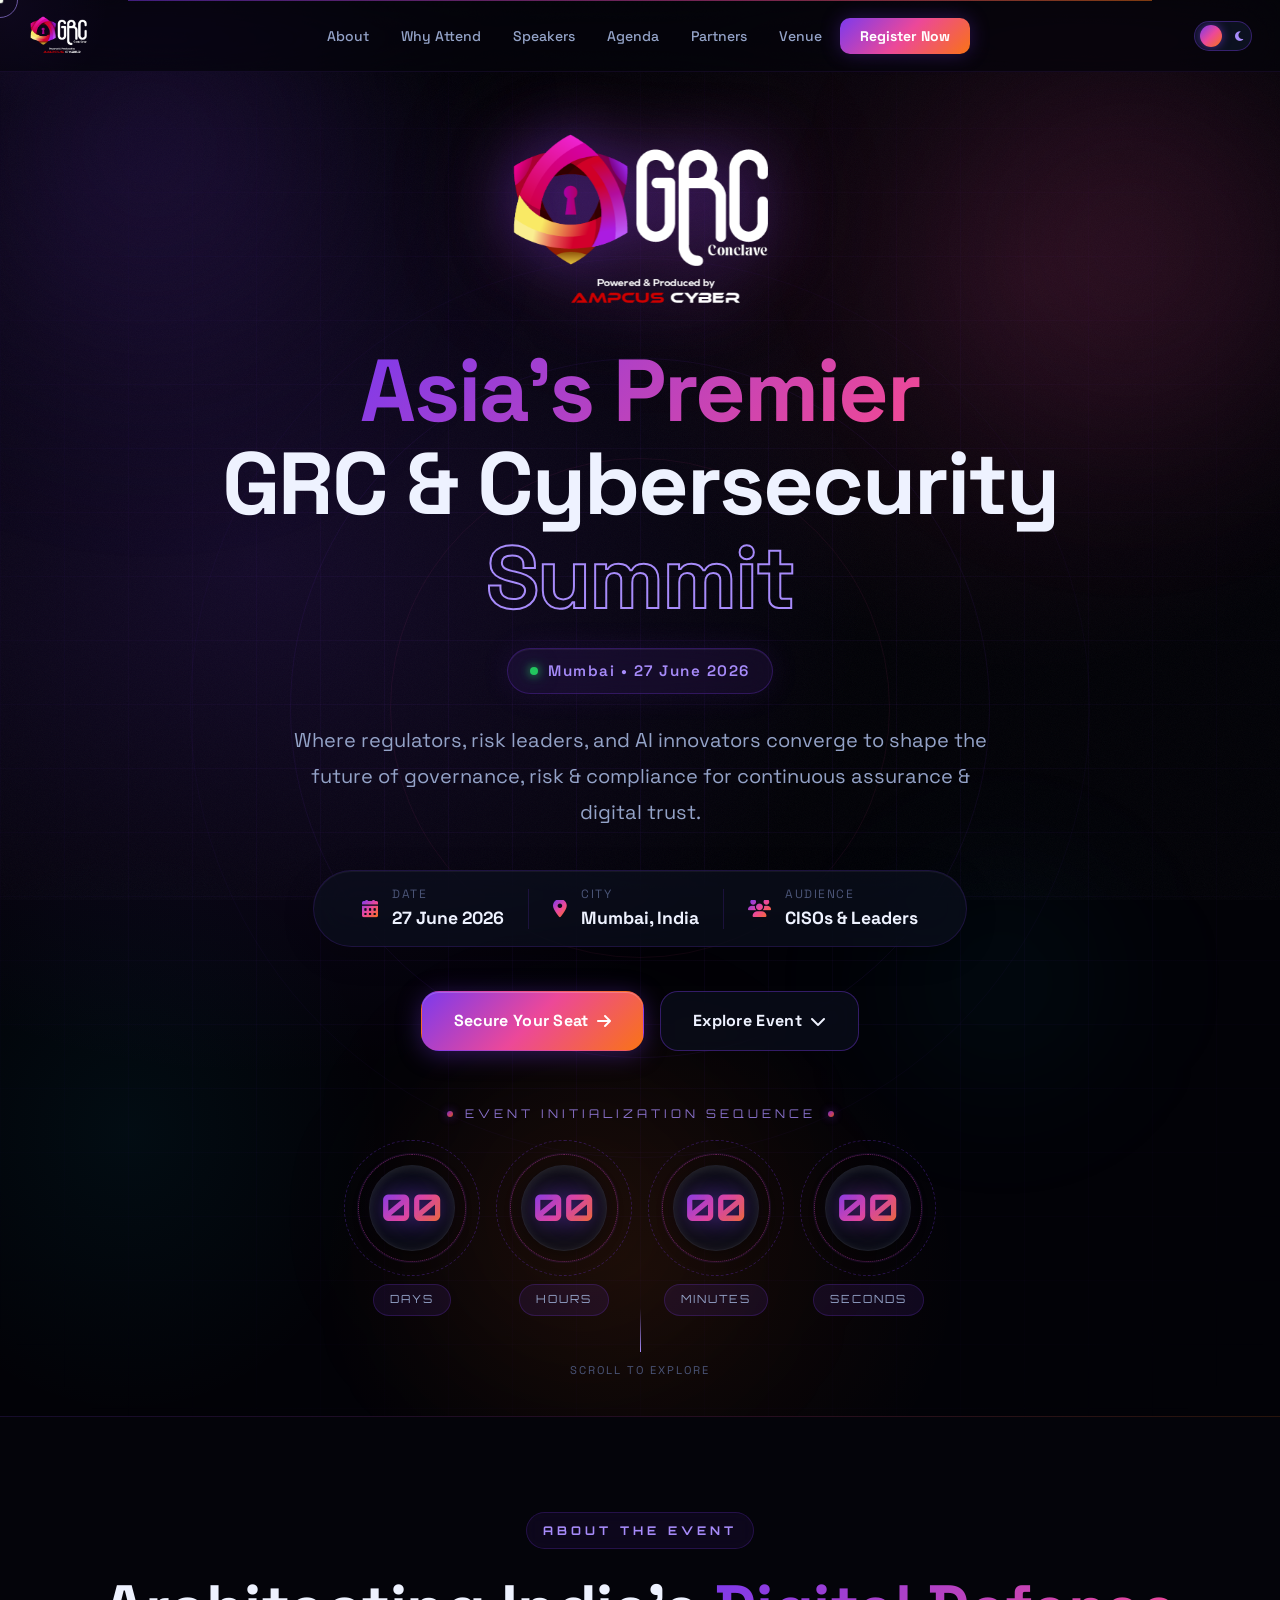
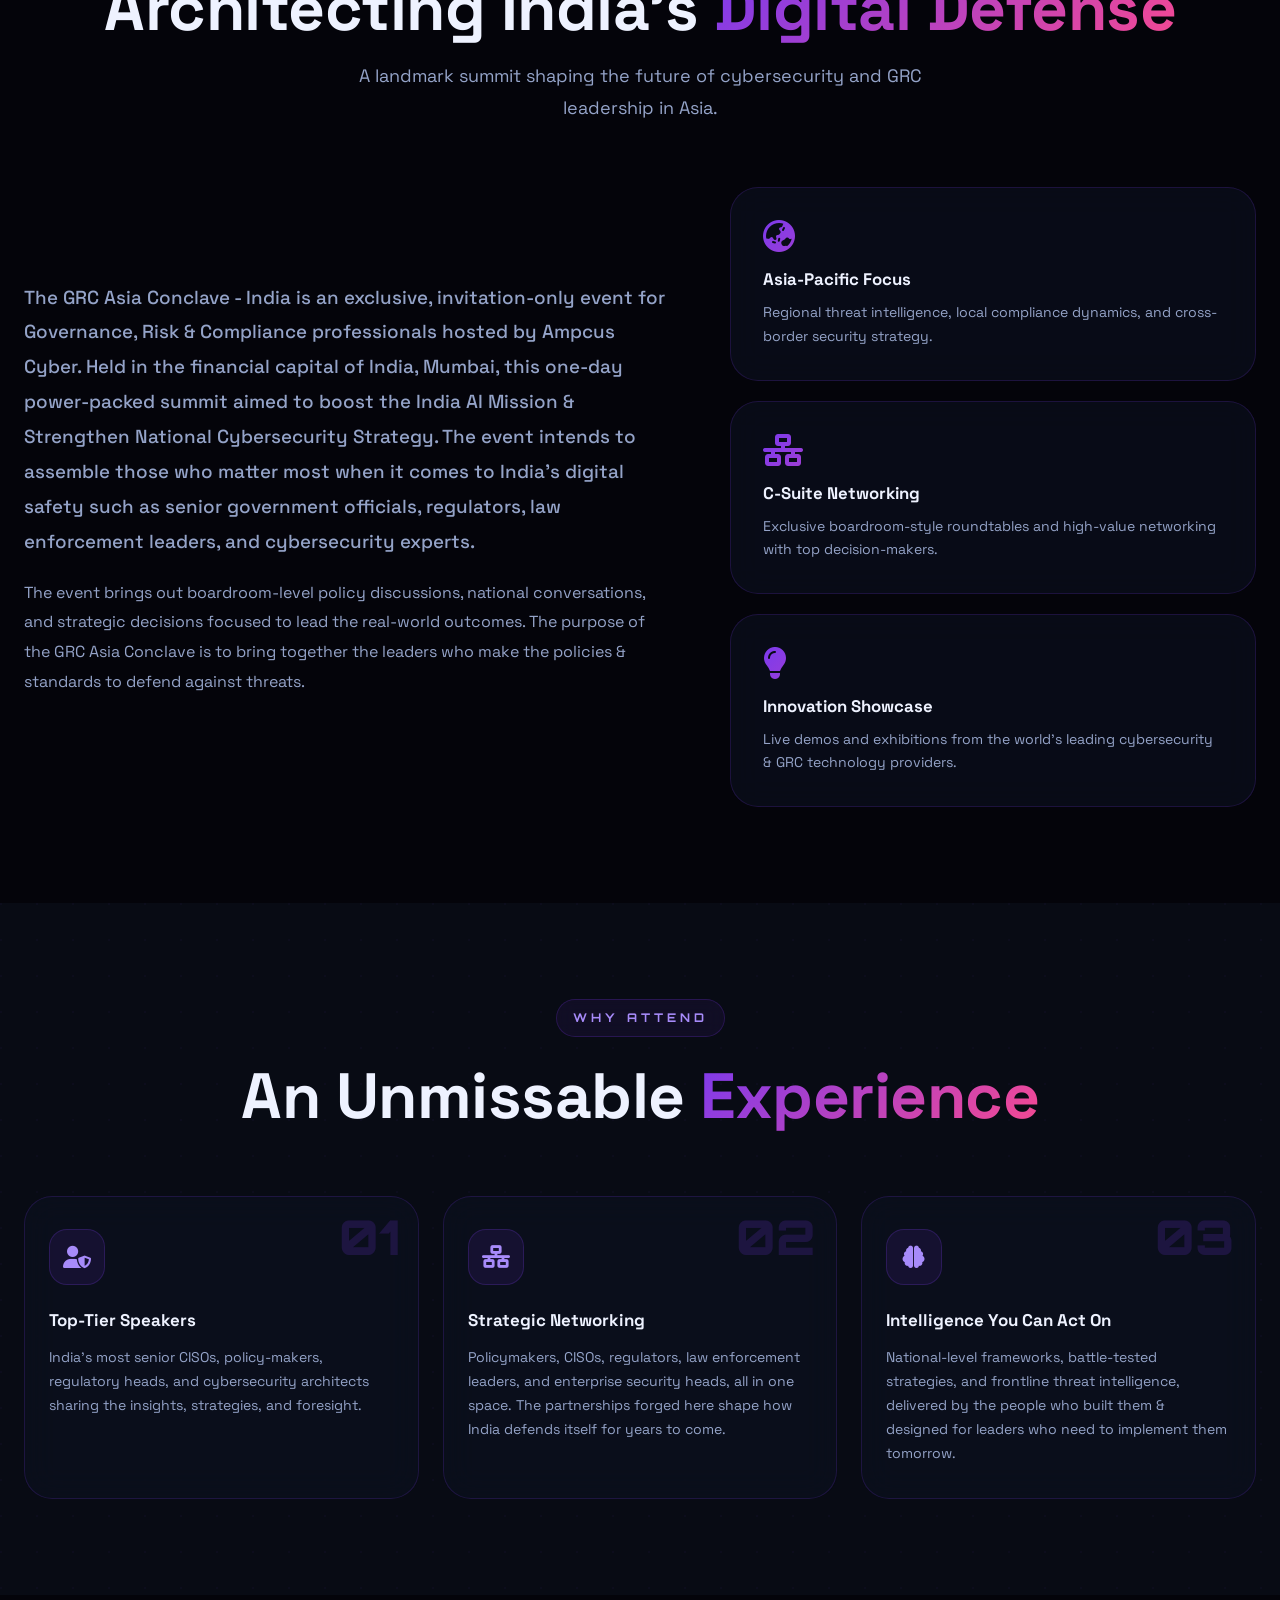
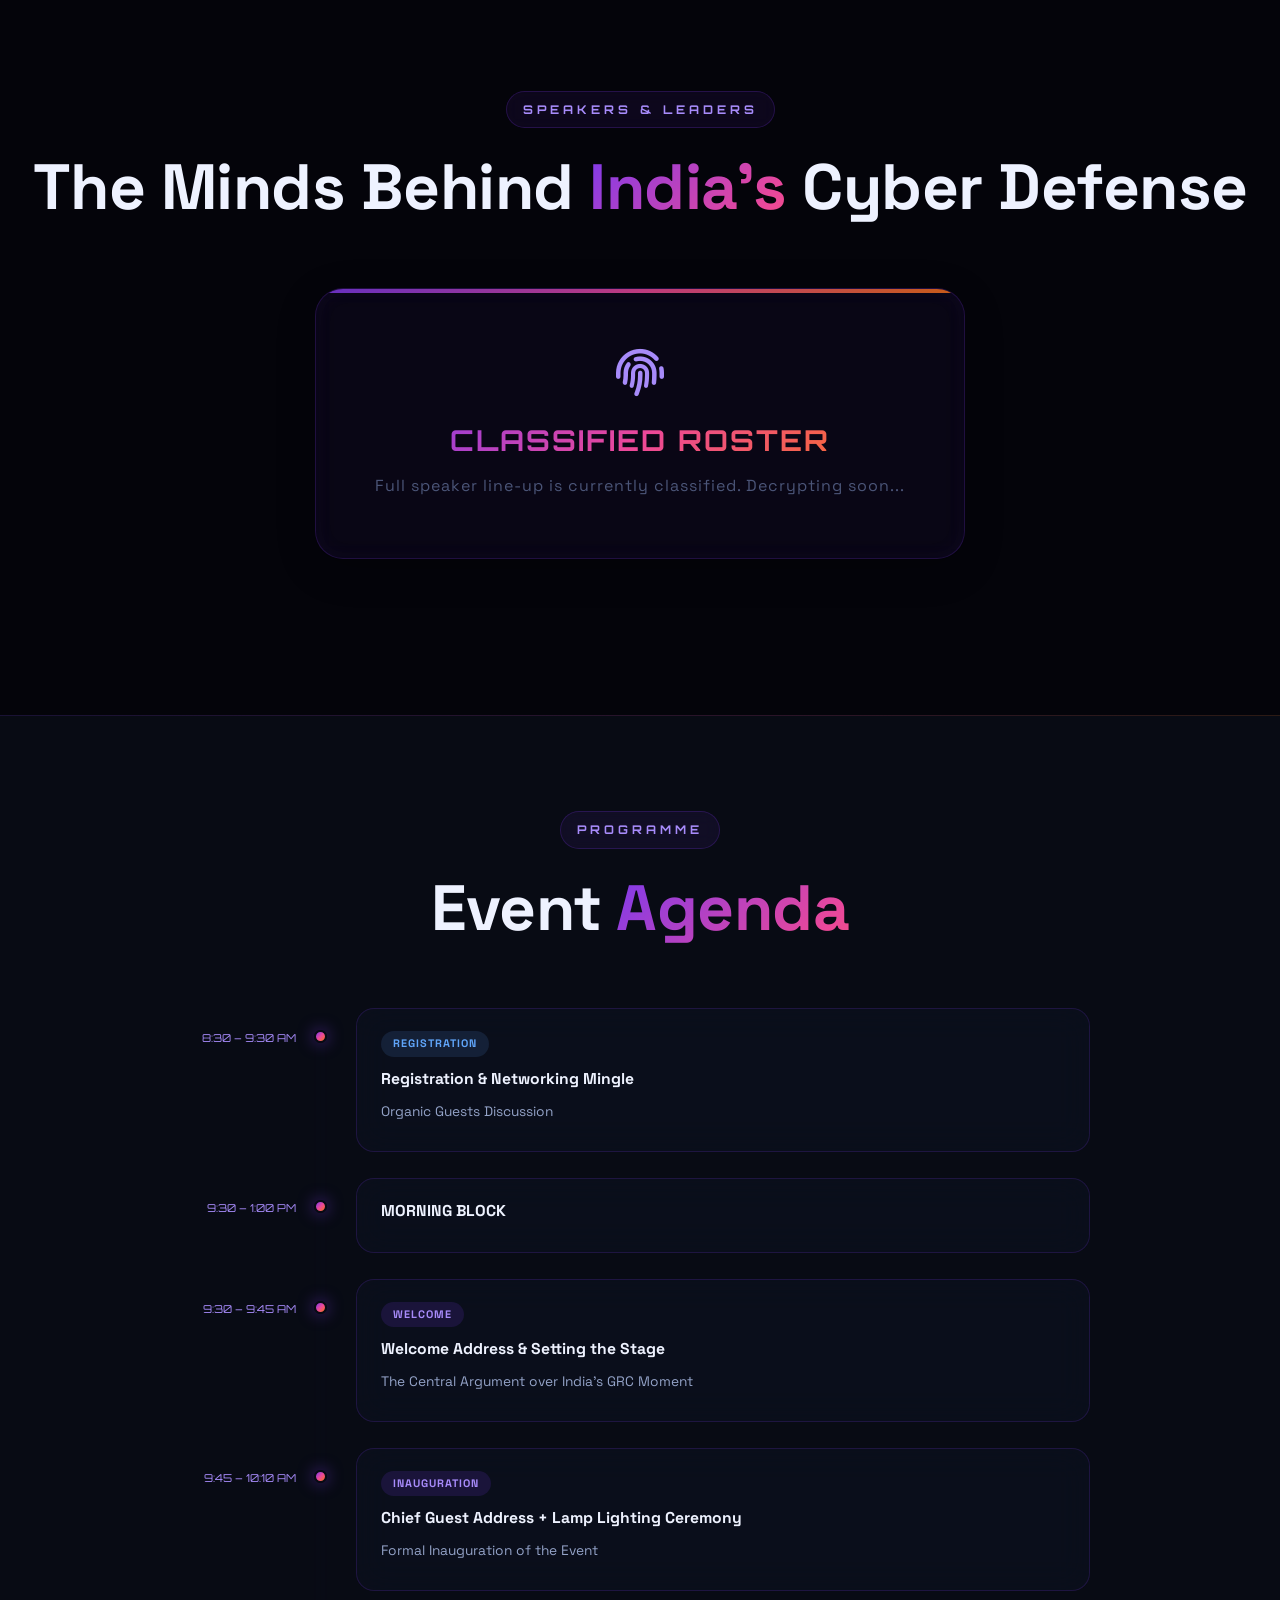
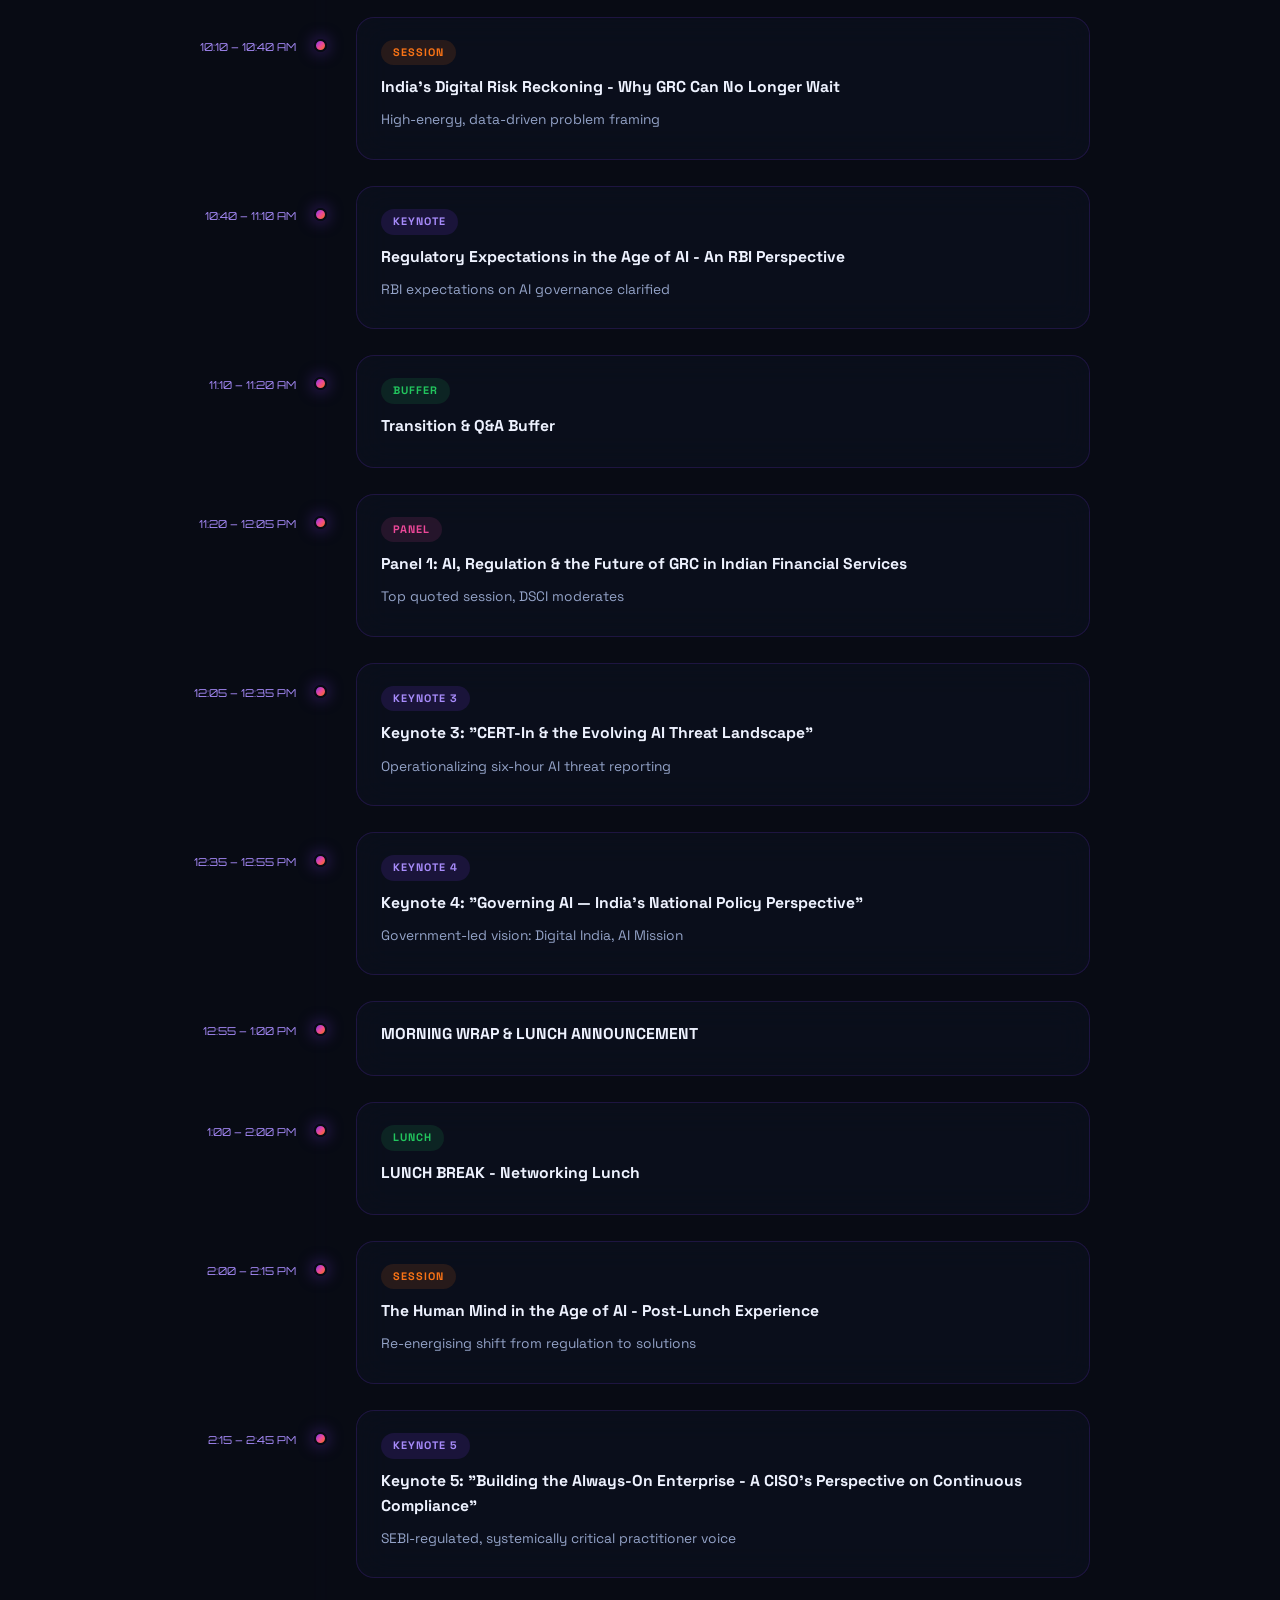
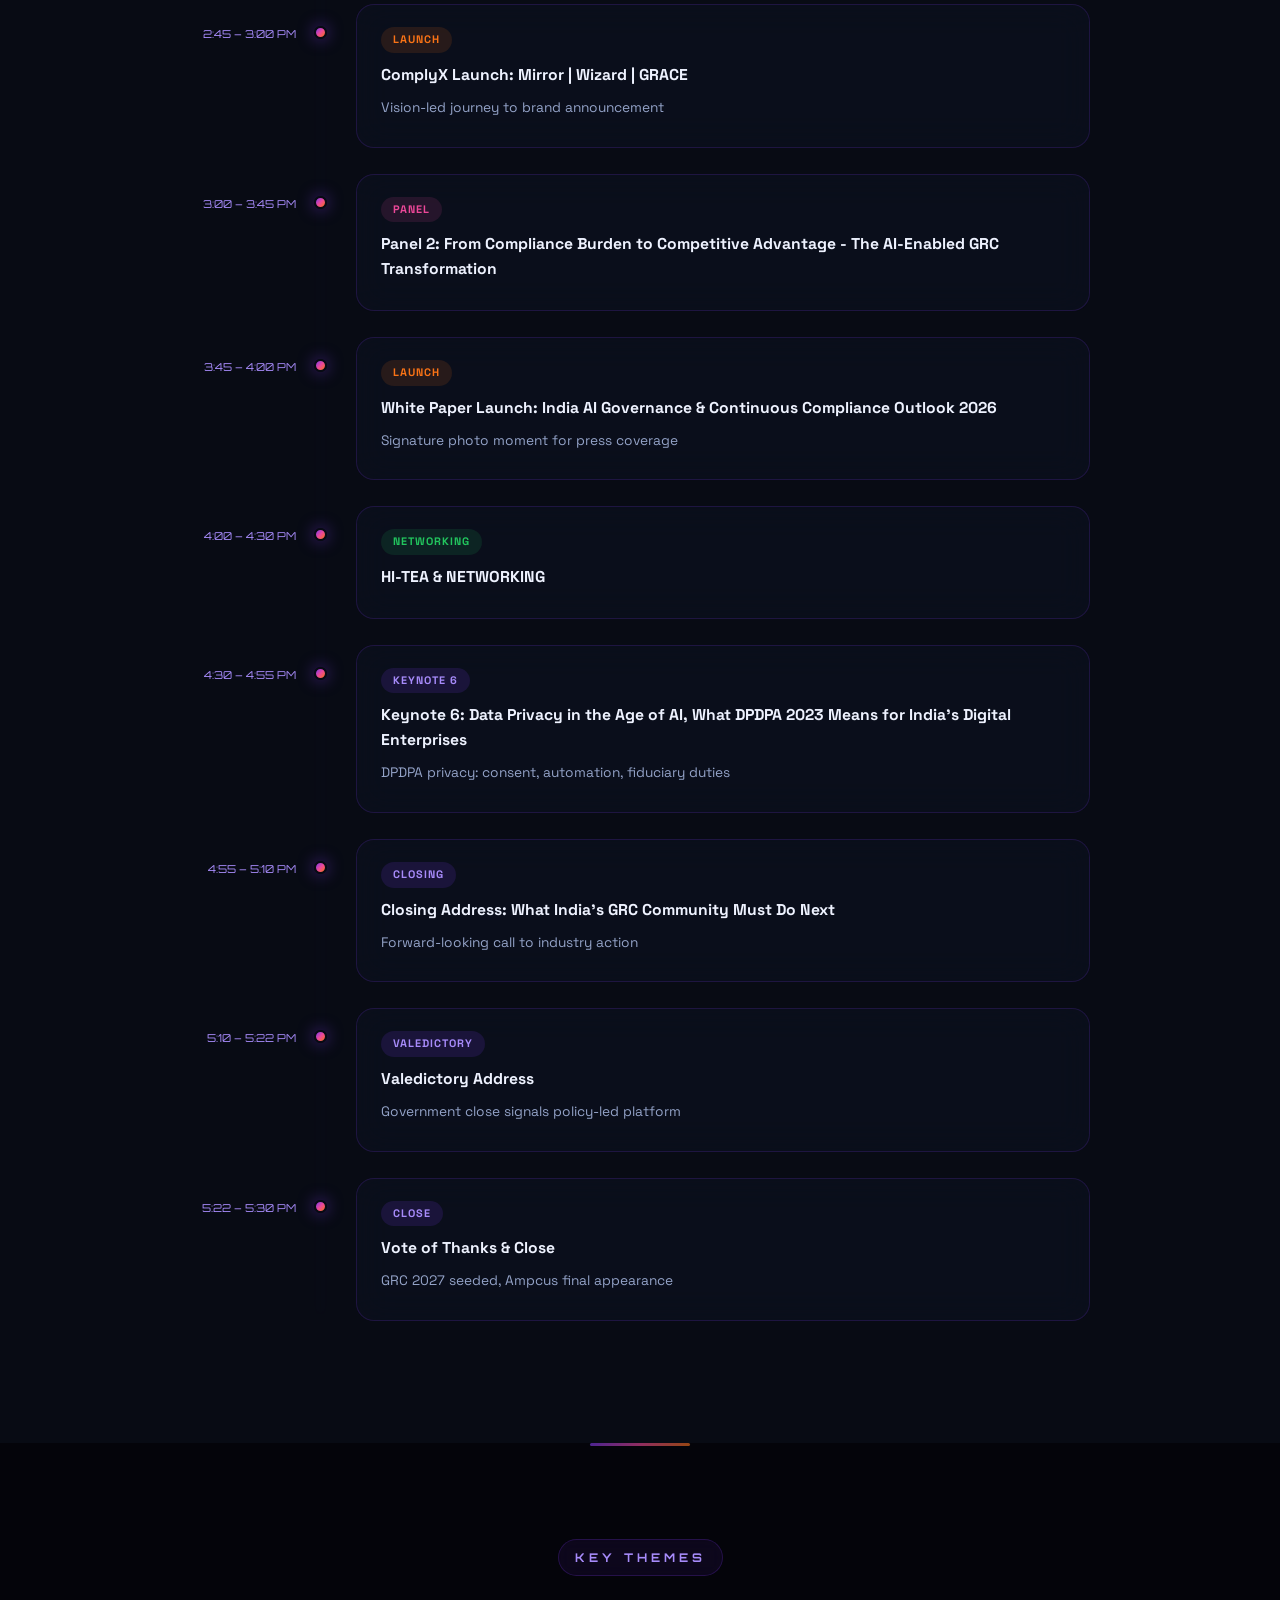
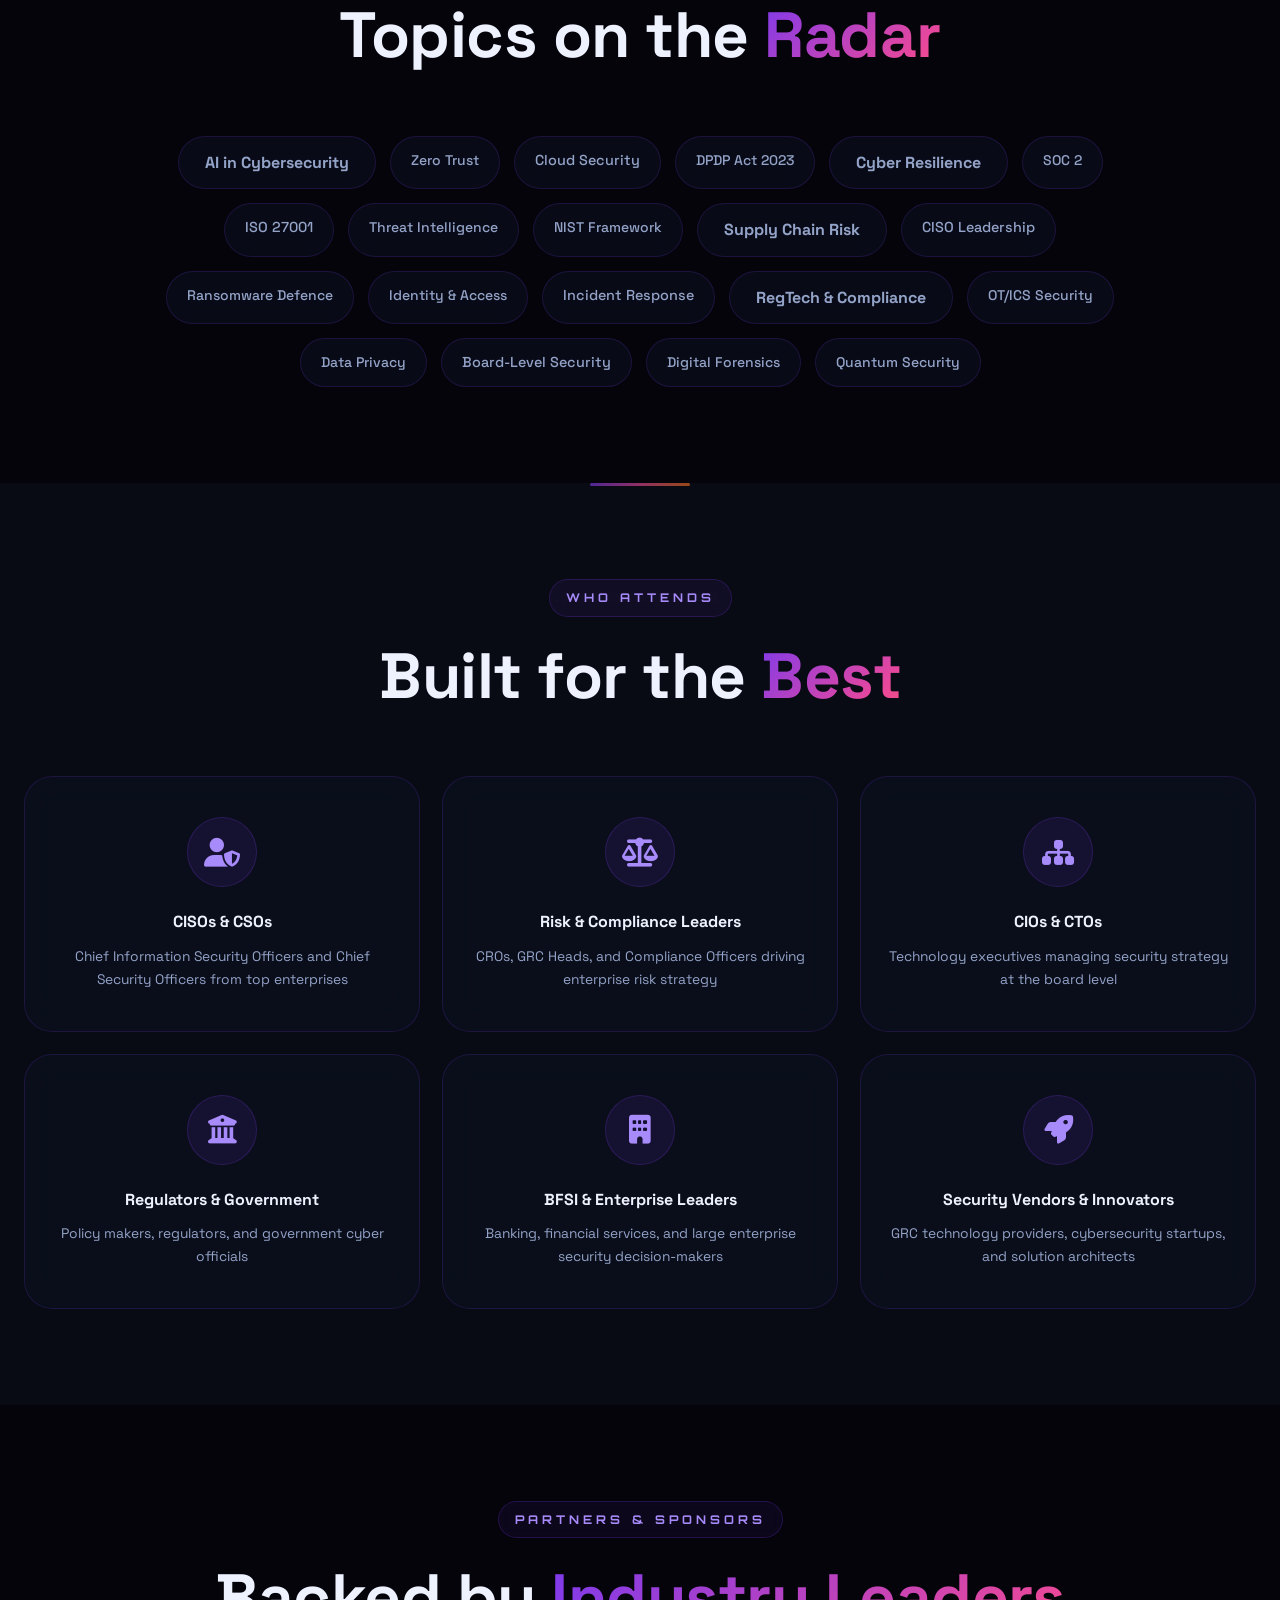
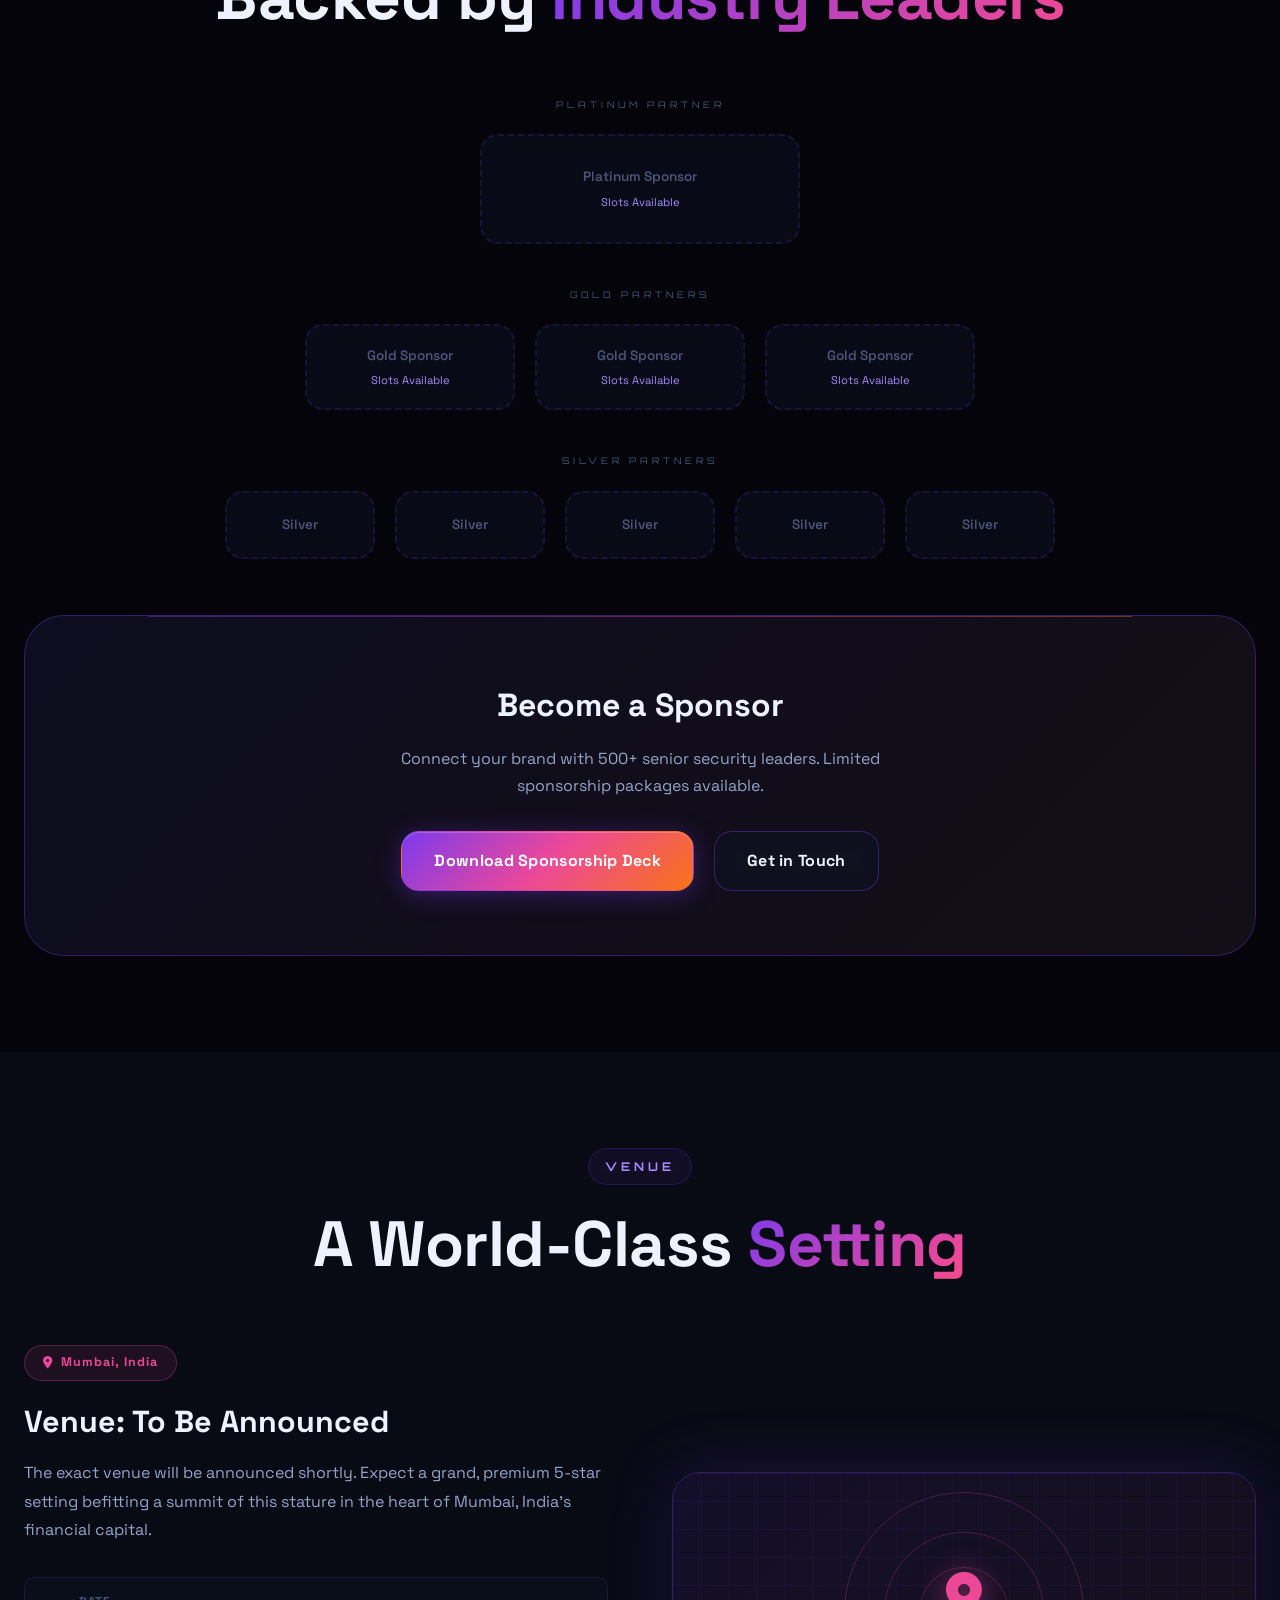
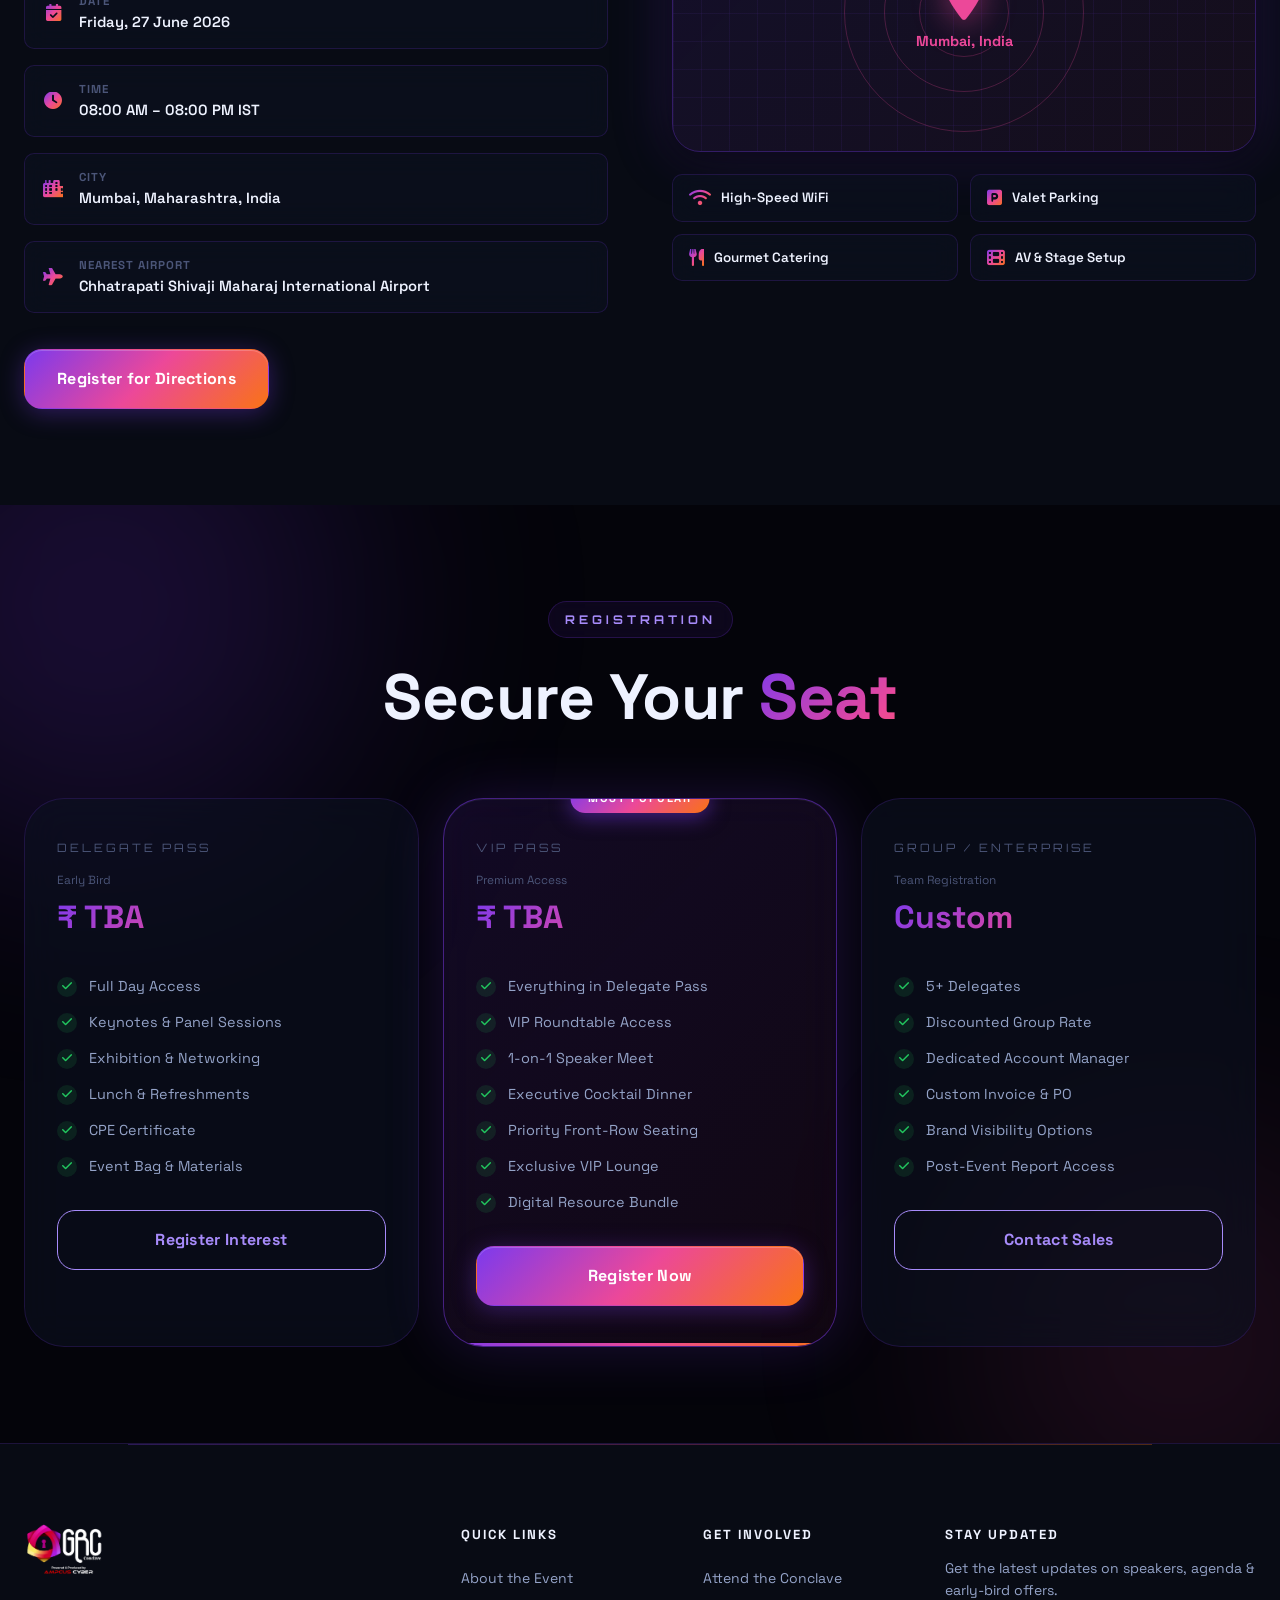
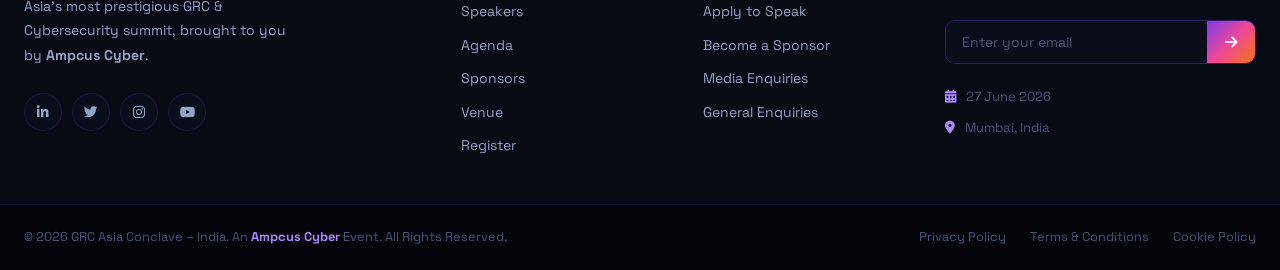
==== commit c4a51c6d: "Update event agenda with full confirmed programme schedule Replaces placeholder agenda with the actu" ====
--- a/index.html
+++ b/index.html
@@ -557,15 +557,15 @@
     </div>
     -->
 
-    <!-- ULTRA CREATIVE COMING SOON BANNER -->
-    <div class="coming-soon-banner" data-aos="zoom-in" data-aos-delay="100">
-      <div class="cs-scanline"></div>
-      <div class="cs-content">
-        <i class="fas fa-fingerprint"></i>
-        <h3>Classified Roster</h3>
-        <p>Full speaker line-up is currently classified. Decrypting soon...</p>
-      </div>
-    </div>
+      <!-- ULTRA CREATIVE COMING SOON BANNER -->
+      <div class="coming-soon-banner" data-aos="zoom-in" data-aos-delay="100">
+        <div class="cs-scanline"></div>
+        <div class="cs-content">
+          <i class="fas fa-fingerprint"></i>
+          <h3>Classified Roster</h3>
+          <p>Full speaker line-up is currently classified. Decrypting soon...</p>
+        </div>
+      </div>
     </div>
   </section>
 
@@ -581,156 +581,257 @@
 
       <div class="agenda-timeline">
         <div class="agenda-item" data-aos="fade-up">
-          <div class="agenda-time">08:00 – 09:00</div>
+          <div class="agenda-time">8:30 – 9:30 AM</div>
           <div class="agenda-content">
             <div class="agenda-dot"></div>
             <div class="agenda-body">
               <span class="agenda-type reg">Registration</span>
-              <h4>Delegate Registration &amp; Welcome Breakfast</h4>
-              <p>Check-in, networking, and an exclusive pre-event executive briefing for VIP delegates.</p>
-            </div>
-          </div>
-        </div>
-
-        <div class="agenda-item" data-aos="fade-up" data-aos-delay="50">
-          <div class="agenda-time">09:00 – 09:30</div>
+              <h4>Registration &amp; Networking Mingle</h4>
+              <p>Organic Guests Discussion</p>
+            </div>
+          </div>
+        </div>
+
+        <div class="agenda-item agenda-block-header" data-aos="fade-up" data-aos-delay="50">
+          <div class="agenda-time">9:30 – 1:00 PM</div>
+          <div class="agenda-content">
+            <div class="agenda-dot"></div>
+            <div class="agenda-body">
+              <h4>MORNING BLOCK</h4>
+            </div>
+          </div>
+        </div>
+
+        <div class="agenda-item" data-aos="fade-up" data-aos-delay="100">
+          <div class="agenda-time">9:30 – 9:45 AM</div>
+          <div class="agenda-content">
+            <div class="agenda-dot"></div>
+            <div class="agenda-body">
+              <span class="agenda-type keynote">Welcome</span>
+              <h4>Welcome Address &amp; Setting the Stage</h4>
+              <p>The Central Argument over India's GRC Moment</p>
+            </div>
+          </div>
+        </div>
+
+        <div class="agenda-item" data-aos="fade-up" data-aos-delay="150">
+          <div class="agenda-time">9:45 – 10:10 AM</div>
           <div class="agenda-content">
             <div class="agenda-dot"></div>
             <div class="agenda-body">
               <span class="agenda-type keynote">Inauguration</span>
-              <h4>Official Inauguration &amp; Chief Guest Address</h4>
-              <p>Lamp-lighting ceremony followed by a landmark address from the Chief Guest &amp; dignitaries.</p>
-            </div>
-          </div>
-        </div>
-
-        <div class="agenda-item" data-aos="fade-up" data-aos-delay="100">
-          <div class="agenda-time">09:30 – 10:30</div>
+              <h4>Chief Guest Address + Lamp Lighting Ceremony</h4>
+              <p>Formal Inauguration of the Event</p>
+            </div>
+          </div>
+        </div>
+
+        <div class="agenda-item" data-aos="fade-up" data-aos-delay="200">
+          <div class="agenda-time">10:10 – 10:40 AM</div>
+          <div class="agenda-content">
+            <div class="agenda-dot"></div>
+            <div class="agenda-body">
+              <span class="agenda-type session">Session</span>
+              <h4>India's Digital Risk Reckoning - Why GRC Can No Longer Wait</h4>
+              <p>High-energy, data-driven problem framing</p>
+            </div>
+          </div>
+        </div>
+
+        <div class="agenda-item" data-aos="fade-up" data-aos-delay="250">
+          <div class="agenda-time">10:40 – 11:10 AM</div>
           <div class="agenda-content">
             <div class="agenda-dot"></div>
             <div class="agenda-body">
               <span class="agenda-type keynote">Keynote</span>
-              <h4>Opening Keynote: The Future of GRC in the Age of AI</h4>
-              <p>A visionary keynote exploring how Artificial Intelligence is reshaping Governance, Risk &amp;
-                Compliance landscapes across Asia.</p>
-              <span class="agenda-speaker"><i class="fas fa-user"></i> Speaker: To Be Announced</span>
-            </div>
-          </div>
-        </div>
-
-        <div class="agenda-item" data-aos="fade-up" data-aos-delay="150">
-          <div class="agenda-time">10:30 – 11:30</div>
+              <h4>Regulatory Expectations in the Age of AI - An RBI Perspective</h4>
+              <p>RBI expectations on AI governance clarified</p>
+            </div>
+          </div>
+        </div>
+
+        <div class="agenda-item" data-aos="fade-up" data-aos-delay="300">
+          <div class="agenda-time">11:10 – 11:20 AM</div>
+          <div class="agenda-content">
+            <div class="agenda-dot"></div>
+            <div class="agenda-body">
+              <span class="agenda-type break">Buffer</span>
+              <h4>Transition &amp; Q&amp;A Buffer</h4>
+            </div>
+          </div>
+        </div>
+
+        <div class="agenda-item" data-aos="fade-up" data-aos-delay="350">
+          <div class="agenda-time">11:20 – 12:05 PM</div>
           <div class="agenda-content">
             <div class="agenda-dot"></div>
             <div class="agenda-body">
               <span class="agenda-type panel">Panel</span>
-              <h4>Panel Discussion: Cyber Resilience in a Hyper-Connected World</h4>
-              <p>Industry CISOs dissect the evolving threat landscape and share battle-tested resilience frameworks.</p>
-              <span class="agenda-speaker"><i class="fas fa-users"></i> Panellists: To Be Announced</span>
-            </div>
-          </div>
-        </div>
-
-        <div class="agenda-item" data-aos="fade-up" data-aos-delay="200">
-          <div class="agenda-time">11:30 – 12:00</div>
-          <div class="agenda-content">
-            <div class="agenda-dot"></div>
-            <div class="agenda-body">
-              <span class="agenda-type break">Break</span>
-              <h4>Tea &amp; Coffee Break – Networking &amp; Exhibition</h4>
-              <p>Explore sponsor exhibits, live demos, and connect with industry peers.</p>
-            </div>
-          </div>
-        </div>
-
-        <div class="agenda-item" data-aos="fade-up" data-aos-delay="250">
-          <div class="agenda-time">12:00 – 13:00</div>
+              <h4>Panel 1: AI, Regulation &amp; the Future of GRC in Indian Financial Services</h4>
+              <p>Top quoted session, DSCI moderates</p>
+            </div>
+          </div>
+        </div>
+
+        <div class="agenda-item" data-aos="fade-up" data-aos-delay="400">
+          <div class="agenda-time">12:05 – 12:35 PM</div>
+          <div class="agenda-content">
+            <div class="agenda-dot"></div>
+            <div class="agenda-body">
+              <span class="agenda-type keynote">Keynote 3</span>
+              <h4>Keynote 3: "CERT-In &amp; the Evolving AI Threat Landscape"</h4>
+              <p>Operationalizing six-hour AI threat reporting</p>
+            </div>
+          </div>
+        </div>
+
+        <div class="agenda-item" data-aos="fade-up" data-aos-delay="450">
+          <div class="agenda-time">12:35 – 12:55 PM</div>
+          <div class="agenda-content">
+            <div class="agenda-dot"></div>
+            <div class="agenda-body">
+              <span class="agenda-type keynote">Keynote 4</span>
+              <h4>Keynote 4: "Governing AI — India's National Policy Perspective"</h4>
+              <p>Government-led vision: Digital India, AI Mission</p>
+            </div>
+          </div>
+        </div>
+
+        <div class="agenda-item agenda-block-header" data-aos="fade-up" data-aos-delay="500">
+          <div class="agenda-time">12:55 – 1:00 PM</div>
+          <div class="agenda-content">
+            <div class="agenda-dot"></div>
+            <div class="agenda-body">
+              <h4>MORNING WRAP &amp; LUNCH ANNOUNCEMENT</h4>
+            </div>
+          </div>
+        </div>
+
+        <div class="agenda-item" data-aos="fade-up" data-aos-delay="550">
+          <div class="agenda-time">1:00 – 2:00 PM</div>
+          <div class="agenda-content">
+            <div class="agenda-dot"></div>
+            <div class="agenda-body">
+              <span class="agenda-type break">Lunch</span>
+              <h4>LUNCH BREAK - Networking Lunch</h4>
+            </div>
+          </div>
+        </div>
+
+        <div class="agenda-item" data-aos="fade-up" data-aos-delay="600">
+          <div class="agenda-time">2:00 – 2:15 PM</div>
           <div class="agenda-content">
             <div class="agenda-dot"></div>
             <div class="agenda-body">
               <span class="agenda-type session">Session</span>
-              <h4>Session: Regulatory Compliance in 2026 – DPDP, ISO 27001 &amp; Beyond</h4>
-              <p>Deep-dive into India's Data Protection landscape and global compliance mandates impacting enterprises.
-              </p>
-              <span class="agenda-speaker"><i class="fas fa-user"></i> Speaker: To Be Announced</span>
-            </div>
-          </div>
-        </div>
-
-        <div class="agenda-item" data-aos="fade-up" data-aos-delay="300">
-          <div class="agenda-time">13:00 – 14:00</div>
-          <div class="agenda-content">
-            <div class="agenda-dot"></div>
-            <div class="agenda-body">
-              <span class="agenda-type break">Lunch</span>
-              <h4>Executive Luncheon &amp; VIP Roundtable</h4>
-              <p>Invitation-only C-Suite roundtable over lunch, curated discussions on strategic security investment.
-              </p>
-            </div>
-          </div>
-        </div>
-
-        <div class="agenda-item" data-aos="fade-up" data-aos-delay="350">
-          <div class="agenda-time">14:00 – 15:30</div>
+              <h4>The Human Mind in the Age of AI - Post-Lunch Experience</h4>
+              <p>Re-energising shift from regulation to solutions</p>
+            </div>
+          </div>
+        </div>
+
+        <div class="agenda-item" data-aos="fade-up" data-aos-delay="650">
+          <div class="agenda-time">2:15 – 2:45 PM</div>
+          <div class="agenda-content">
+            <div class="agenda-dot"></div>
+            <div class="agenda-body">
+              <span class="agenda-type keynote">Keynote 5</span>
+              <h4>Keynote 5: "Building the Always-On Enterprise - A CISO's Perspective on Continuous Compliance"</h4>
+              <p>SEBI-regulated, systemically critical practitioner voice</p>
+            </div>
+          </div>
+        </div>
+
+        <div class="agenda-item" data-aos="fade-up" data-aos-delay="700">
+          <div class="agenda-time">2:45 – 3:00 PM</div>
+          <div class="agenda-content">
+            <div class="agenda-dot"></div>
+            <div class="agenda-body">
+              <span class="agenda-type session">Launch</span>
+              <h4>ComplyX Launch: Mirror | Wizard | GRACE</h4>
+              <p>Vision-led journey to brand announcement</p>
+            </div>
+          </div>
+        </div>
+
+        <div class="agenda-item" data-aos="fade-up" data-aos-delay="750">
+          <div class="agenda-time">3:00 – 3:45 PM</div>
           <div class="agenda-content">
             <div class="agenda-dot"></div>
             <div class="agenda-body">
               <span class="agenda-type panel">Panel</span>
-              <h4>Panel: Third-Party Risk &amp; Supply Chain Security</h4>
-              <p>How leading enterprises are managing vendor risk, supply chain vulnerabilities, and third-party
-                compliance.</p>
-              <span class="agenda-speaker"><i class="fas fa-users"></i> Panellists: To Be Announced</span>
-            </div>
-          </div>
-        </div>
-
-        <div class="agenda-item" data-aos="fade-up" data-aos-delay="400">
-          <div class="agenda-time">15:30 – 16:30</div>
-          <div class="agenda-content">
-            <div class="agenda-dot"></div>
-            <div class="agenda-body">
-              <span class="agenda-type session">Session</span>
-              <h4>Emerging Threats &amp; Zero Trust Architecture</h4>
-              <p>A technical deep-dive into advanced persistent threats and deploying Zero Trust security models at
-                scale.</p>
-              <span class="agenda-speaker"><i class="fas fa-user"></i> Speaker: To Be Announced</span>
-            </div>
-          </div>
-        </div>
-
-        <div class="agenda-item" data-aos="fade-up" data-aos-delay="450">
-          <div class="agenda-time">16:30 – 17:30</div>
-          <div class="agenda-content">
-            <div class="agenda-dot"></div>
-            <div class="agenda-body">
-              <span class="agenda-type award">Awards</span>
-              <h4>GRC Asia Awards Ceremony 2026</h4>
-              <p>Recognising excellence across CISO Leadership, Best GRC Implementation, Cyber Resilience &amp;
-                Innovation categories.</p>
-            </div>
-          </div>
-        </div>
-
-        <div class="agenda-item" data-aos="fade-up" data-aos-delay="500">
-          <div class="agenda-time">17:30 – 18:00</div>
+              <h4>Panel 2: From Compliance Burden to Competitive Advantage - The AI-Enabled GRC Transformation</h4>
+            </div>
+          </div>
+        </div>
+
+        <div class="agenda-item" data-aos="fade-up" data-aos-delay="800">
+          <div class="agenda-time">3:45 – 4:00 PM</div>
+          <div class="agenda-content">
+            <div class="agenda-dot"></div>
+            <div class="agenda-body">
+              <span class="agenda-type session">Launch</span>
+              <h4>White Paper Launch: India AI Governance &amp; Continuous Compliance Outlook 2026</h4>
+              <p>Signature photo moment for press coverage</p>
+            </div>
+          </div>
+        </div>
+
+        <div class="agenda-item" data-aos="fade-up" data-aos-delay="850">
+          <div class="agenda-time">4:00 – 4:30 PM</div>
+          <div class="agenda-content">
+            <div class="agenda-dot"></div>
+            <div class="agenda-body">
+              <span class="agenda-type break">Networking</span>
+              <h4>HI-TEA &amp; NETWORKING</h4>
+            </div>
+          </div>
+        </div>
+
+        <div class="agenda-item" data-aos="fade-up" data-aos-delay="900">
+          <div class="agenda-time">4:30 – 4:55 PM</div>
+          <div class="agenda-content">
+            <div class="agenda-dot"></div>
+            <div class="agenda-body">
+              <span class="agenda-type keynote">Keynote 6</span>
+              <h4>Keynote 6: Data Privacy in the Age of AI, What DPDPA 2023 Means for India's Digital Enterprises</h4>
+              <p>DPDPA privacy: consent, automation, fiduciary duties</p>
+            </div>
+          </div>
+        </div>
+
+        <div class="agenda-item" data-aos="fade-up" data-aos-delay="950">
+          <div class="agenda-time">4:55 – 5:10 PM</div>
           <div class="agenda-content">
             <div class="agenda-dot"></div>
             <div class="agenda-body">
               <span class="agenda-type keynote">Closing</span>
-              <h4>Closing Keynote &amp; Valedictory Address</h4>
-              <p>Key takeaways, acknowledgements, and the vision for GRC Asia Conclave's future editions.</p>
-            </div>
-          </div>
-        </div>
-
-        <div class="agenda-item" data-aos="fade-up" data-aos-delay="550">
-          <div class="agenda-time">18:00 – 20:00</div>
-          <div class="agenda-content">
-            <div class="agenda-dot"></div>
-            <div class="agenda-body">
-              <span class="agenda-type break">Cocktails</span>
-              <h4>Cocktail Evening &amp; Executive Networking Dinner</h4>
-              <p>An exclusive high-value networking dinner bringing together all attendees, speakers, and sponsors.</p>
+              <h4>Closing Address: What India's GRC Community Must Do Next</h4>
+              <p>Forward-looking call to industry action</p>
+            </div>
+          </div>
+        </div>
+
+        <div class="agenda-item" data-aos="fade-up" data-aos-delay="1000">
+          <div class="agenda-time">5:10 – 5:22 PM</div>
+          <div class="agenda-content">
+            <div class="agenda-dot"></div>
+            <div class="agenda-body">
+              <span class="agenda-type keynote">Valedictory</span>
+              <h4>Valedictory Address</h4>
+              <p>Government close signals policy-led platform</p>
+            </div>
+          </div>
+        </div>
+
+        <div class="agenda-item" data-aos="fade-up" data-aos-delay="1050">
+          <div class="agenda-time">5:22 – 5:30 PM</div>
+          <div class="agenda-content">
+            <div class="agenda-dot"></div>
+            <div class="agenda-body">
+              <span class="agenda-type keynote">Close</span>
+              <h4>Vote of Thanks &amp; Close</h4>
+              <p>GRC 2027 seeded, Ampcus final appearance</p>
             </div>
           </div>
         </div>
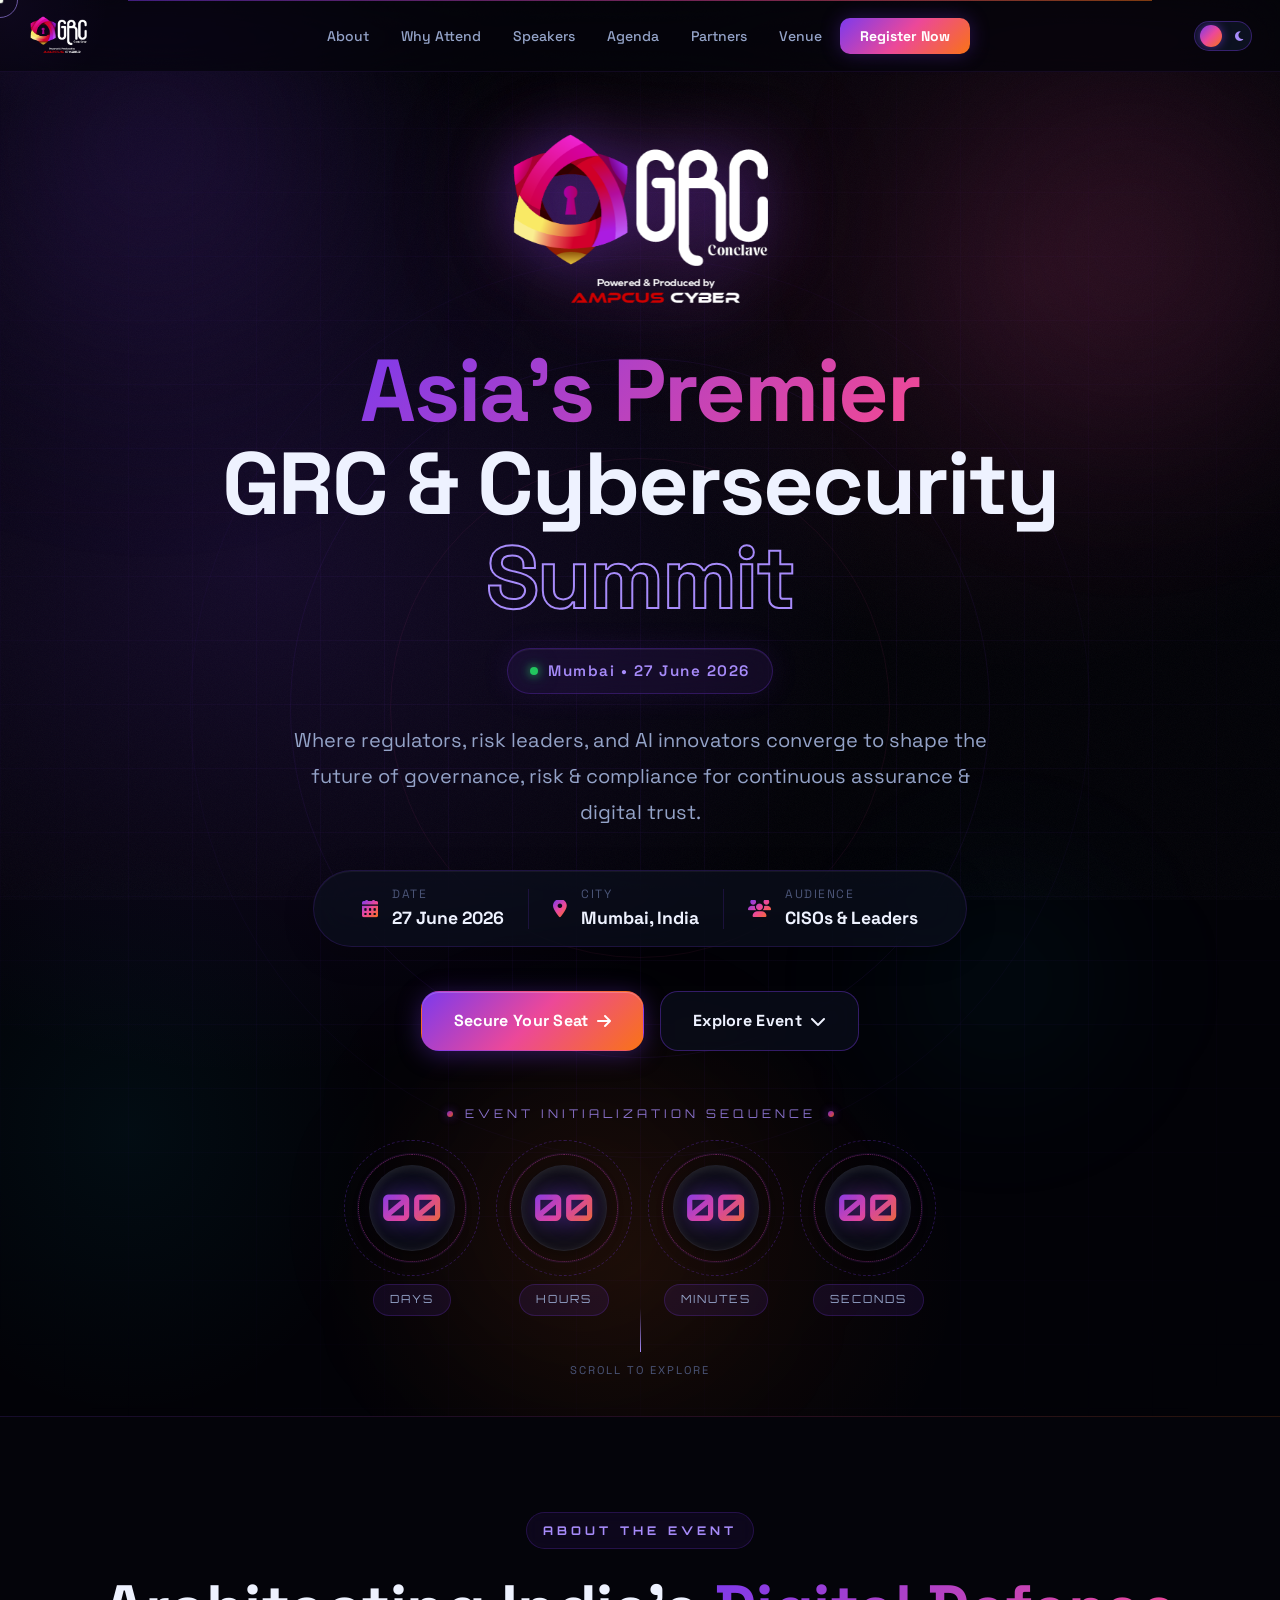
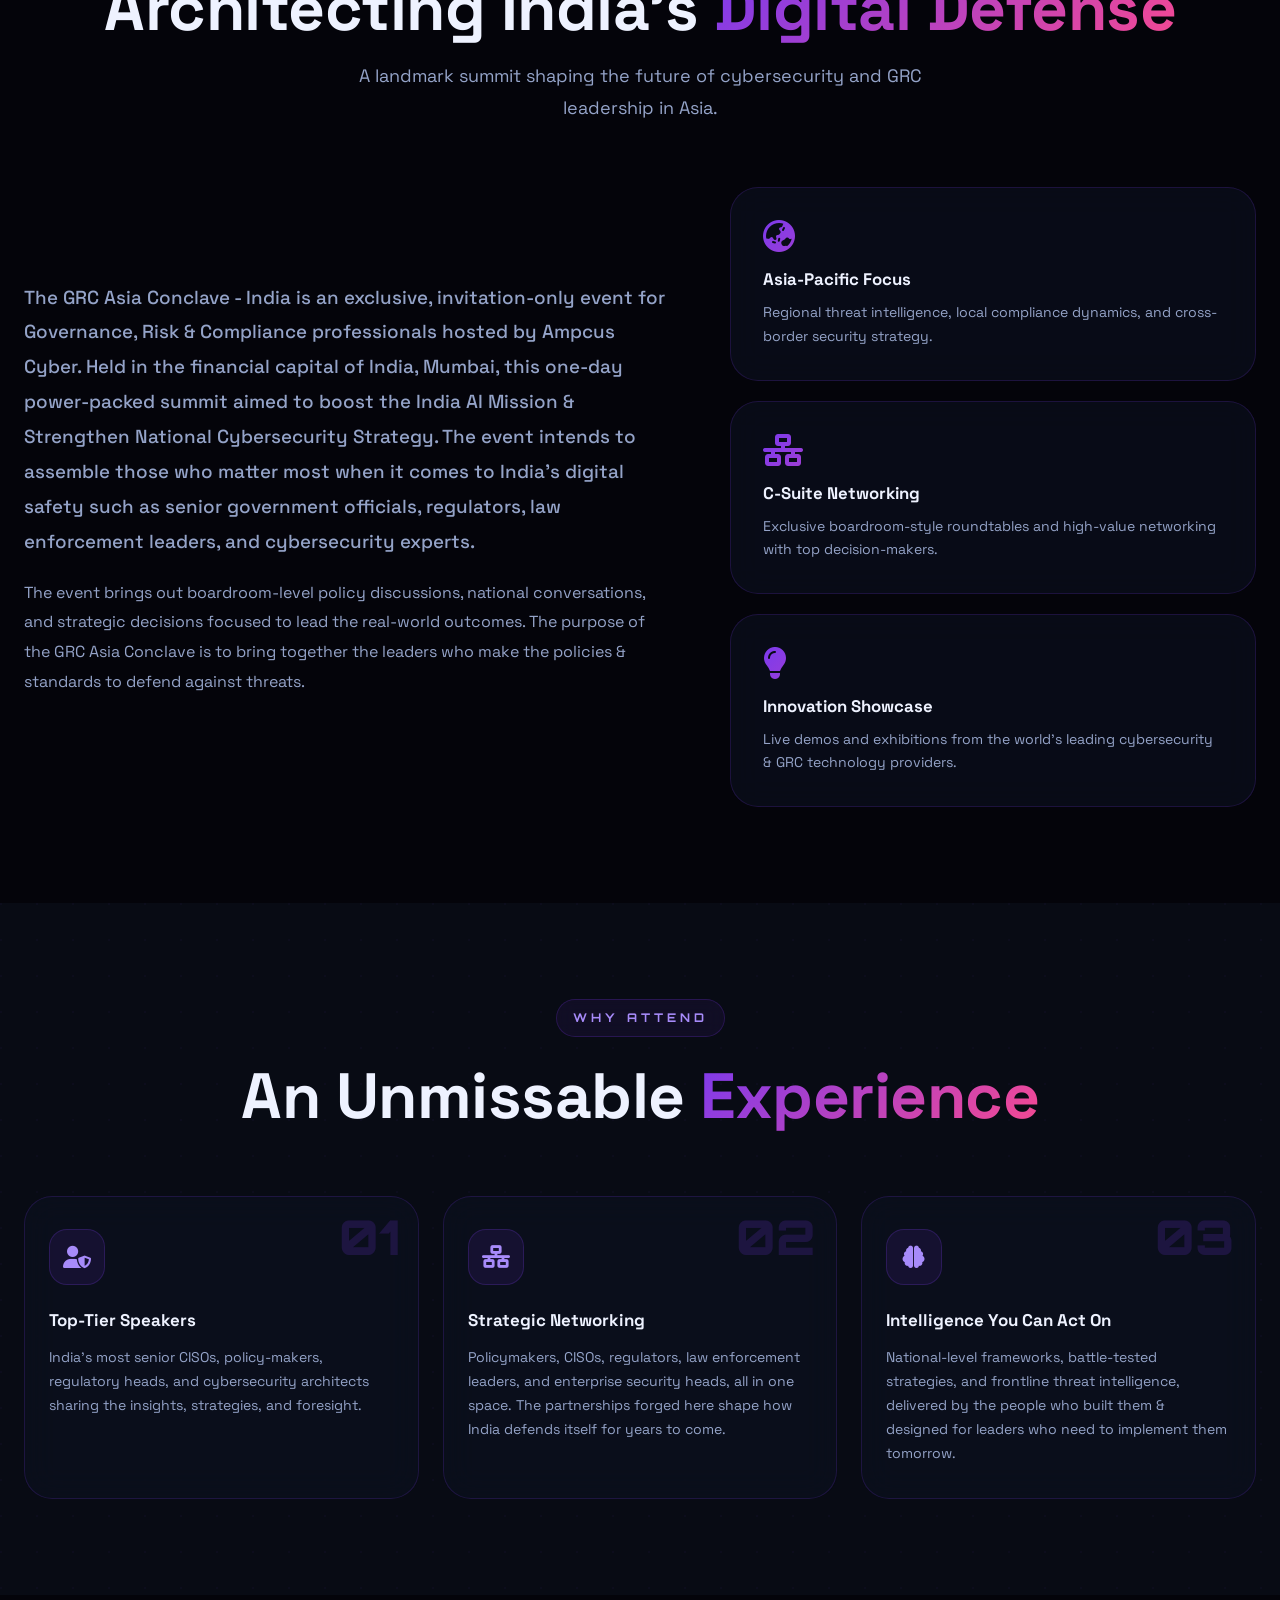
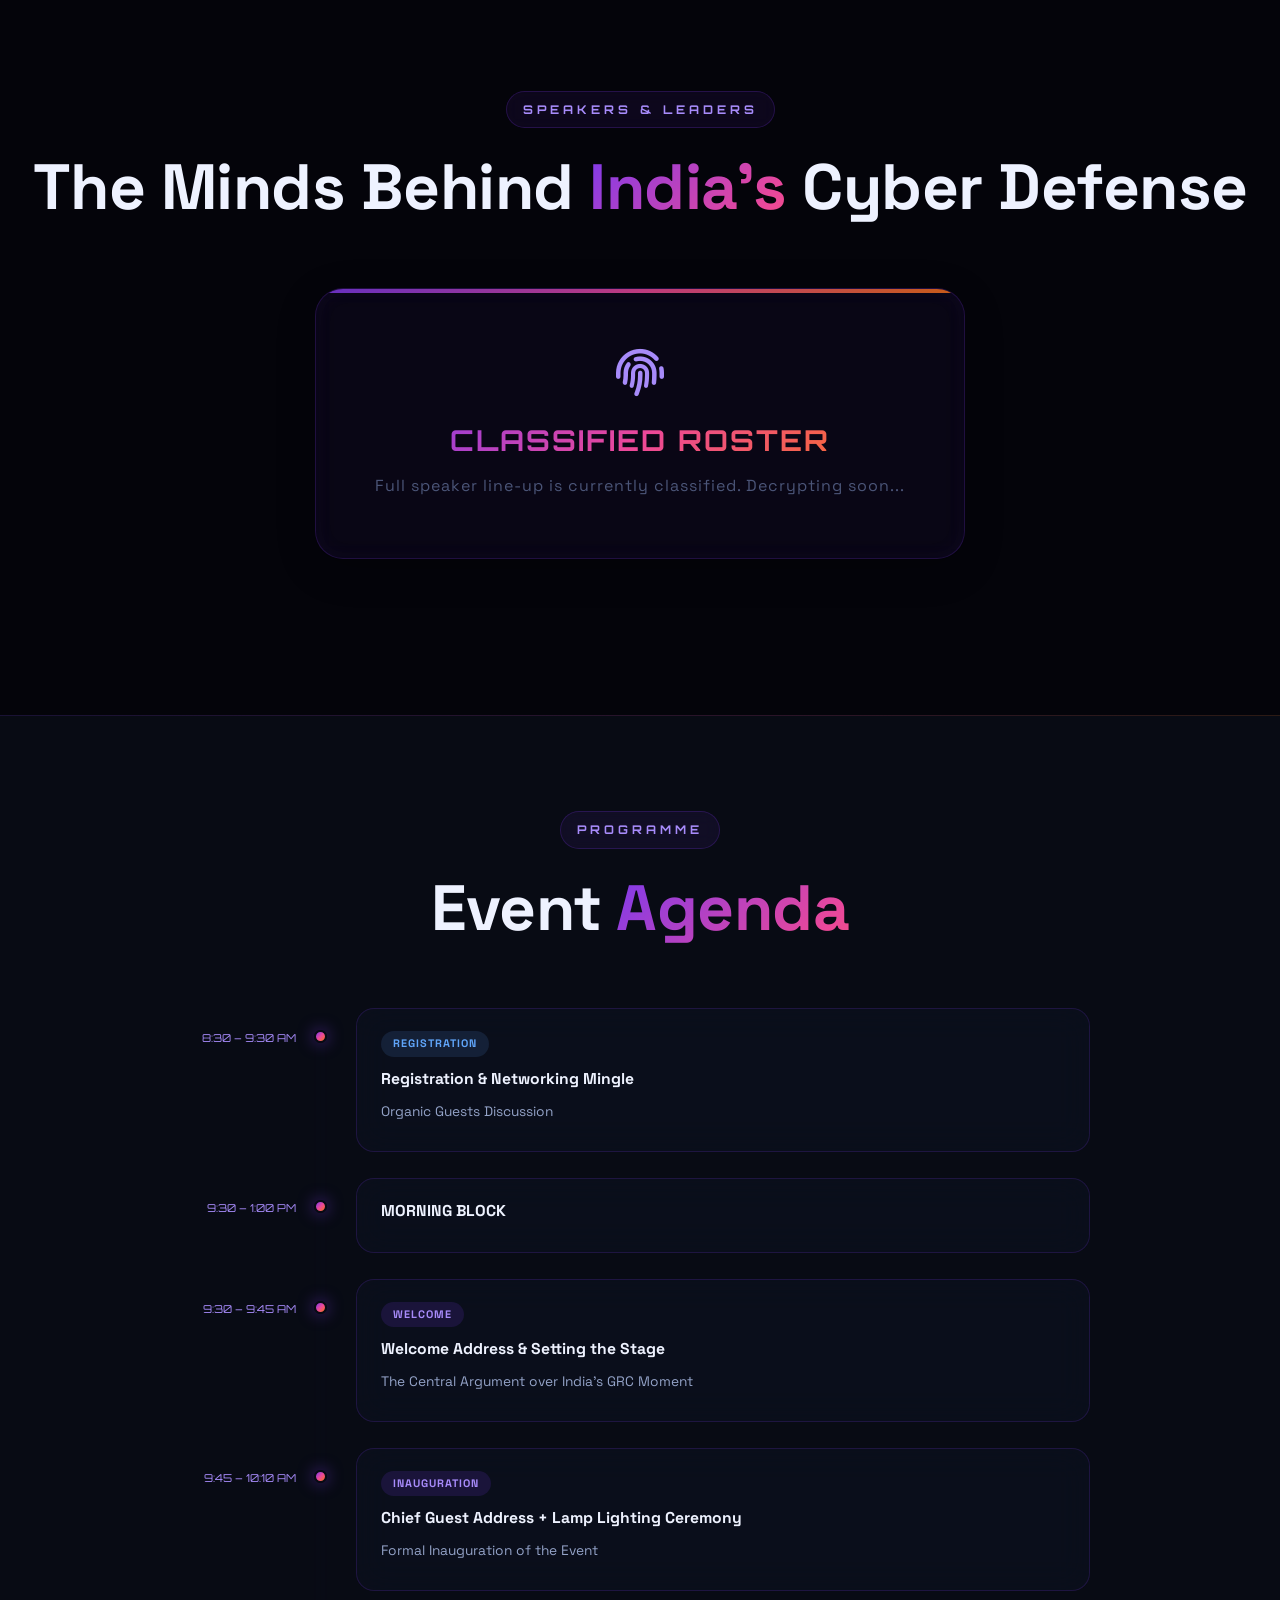
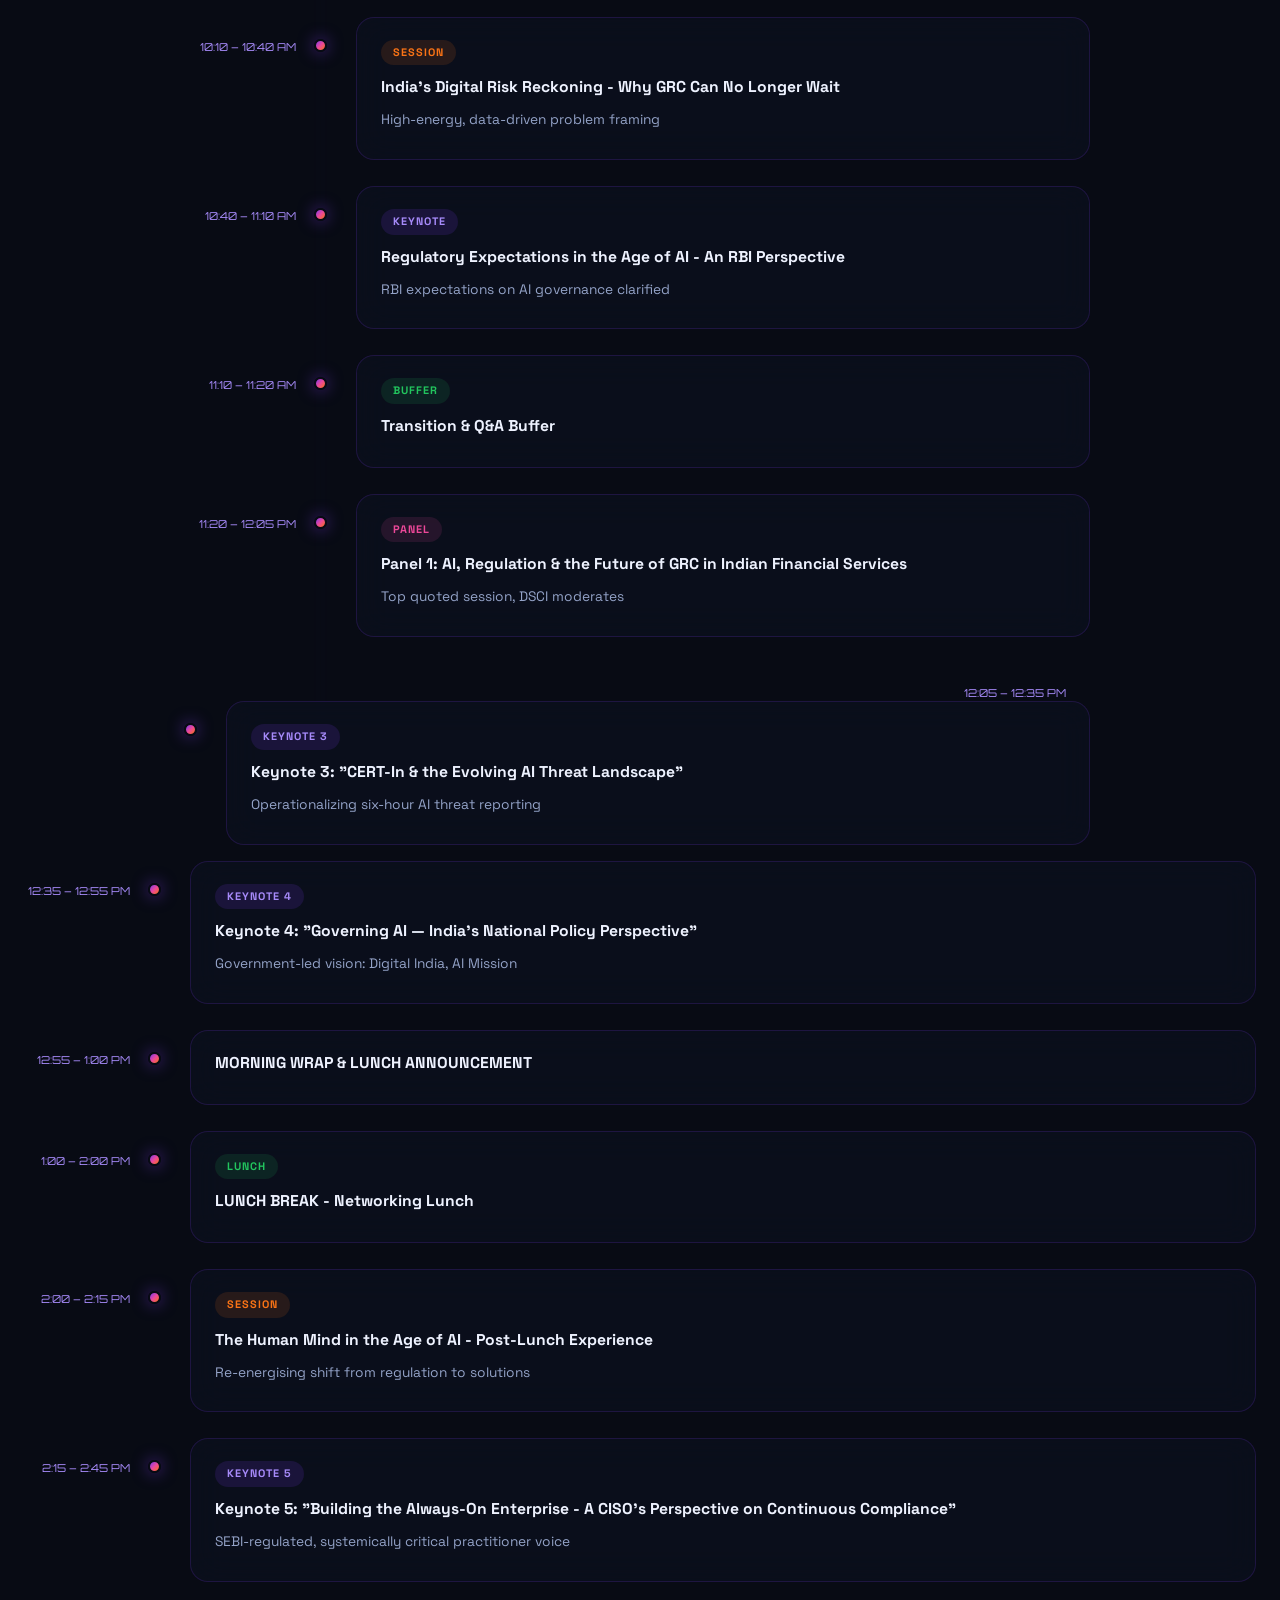
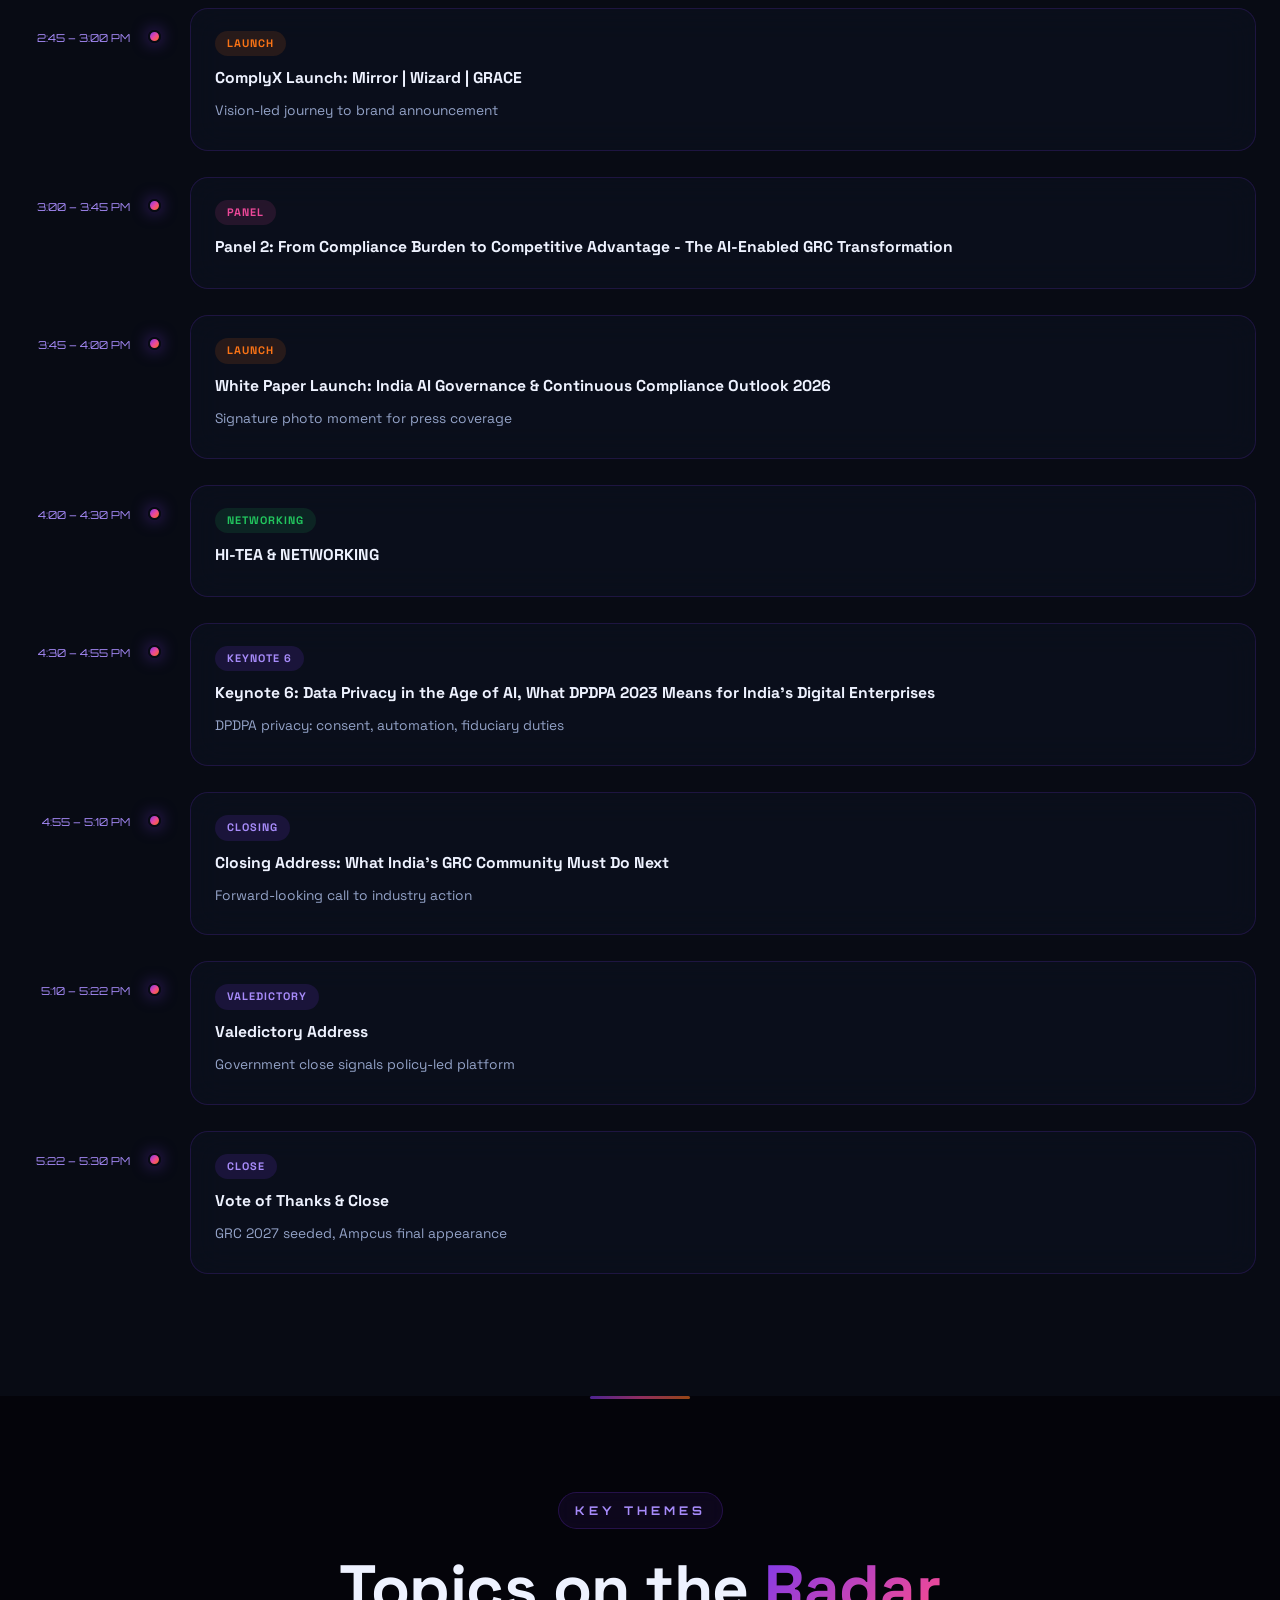
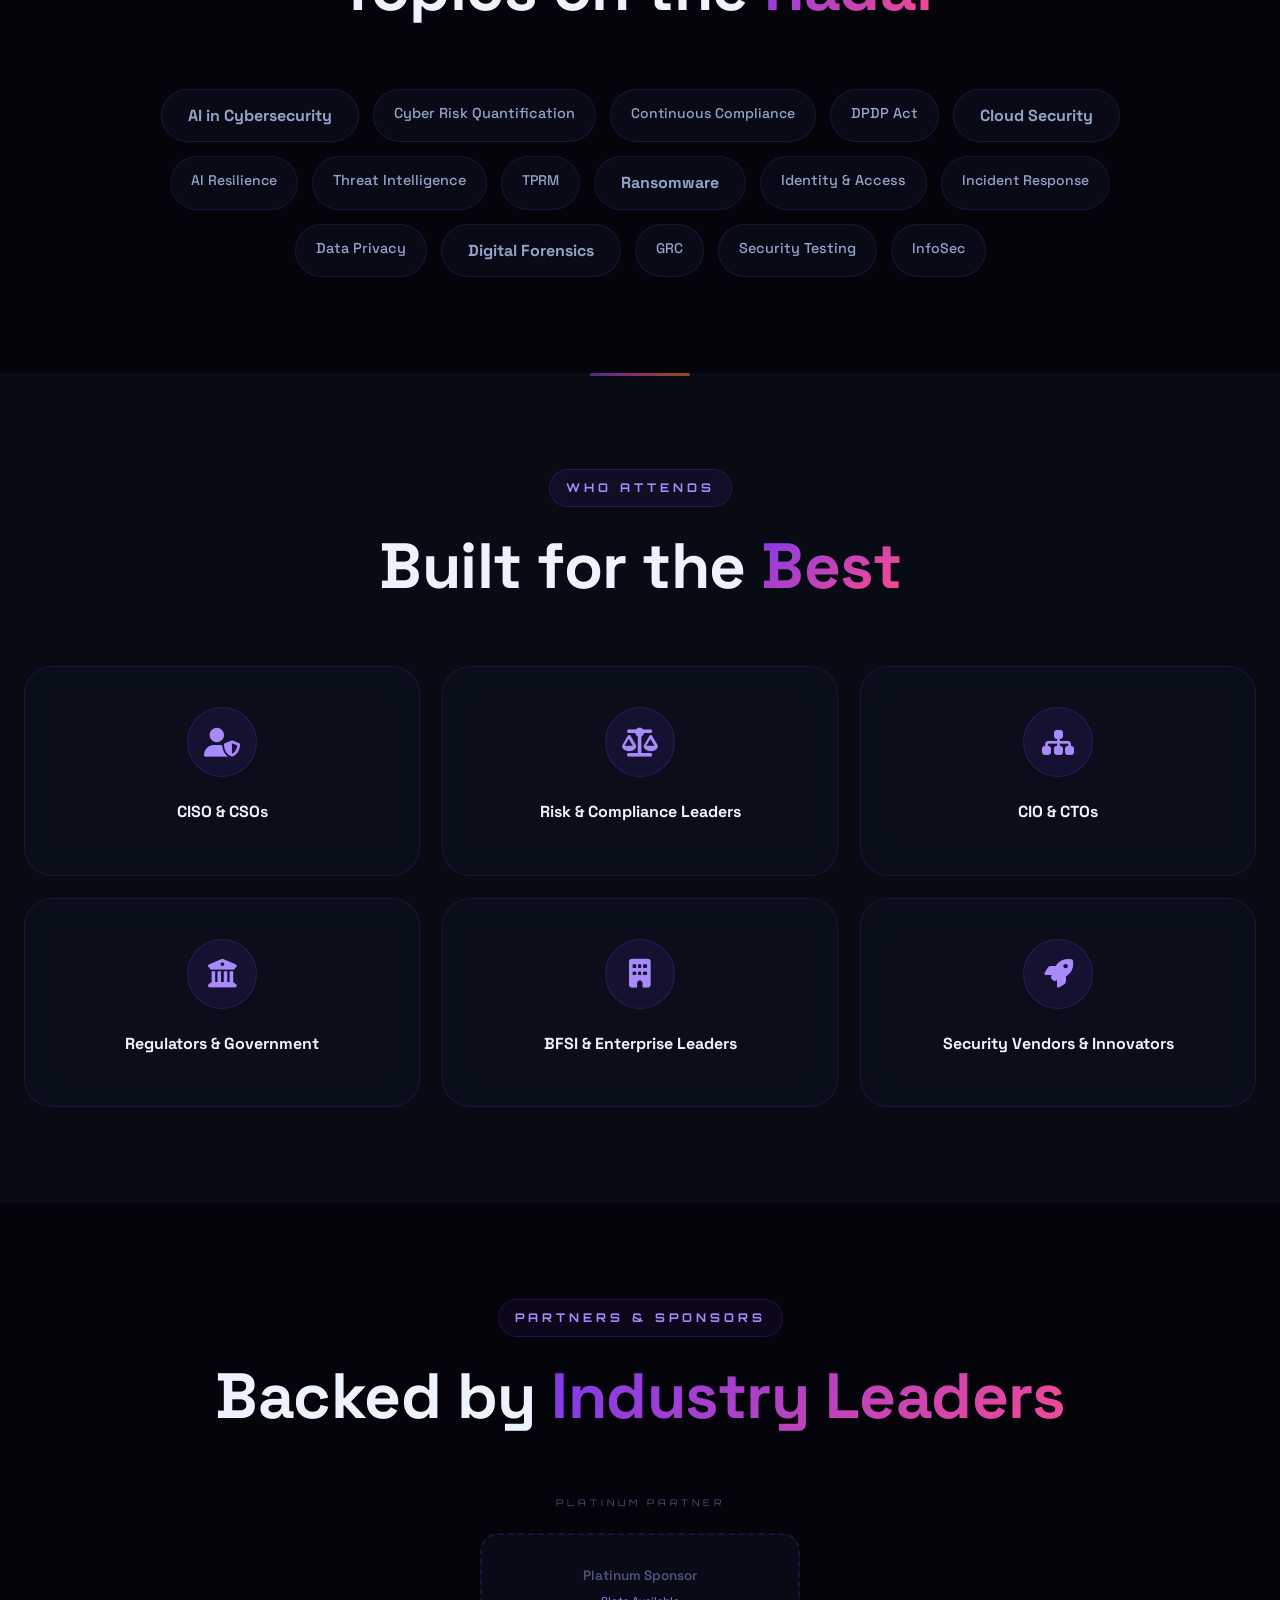
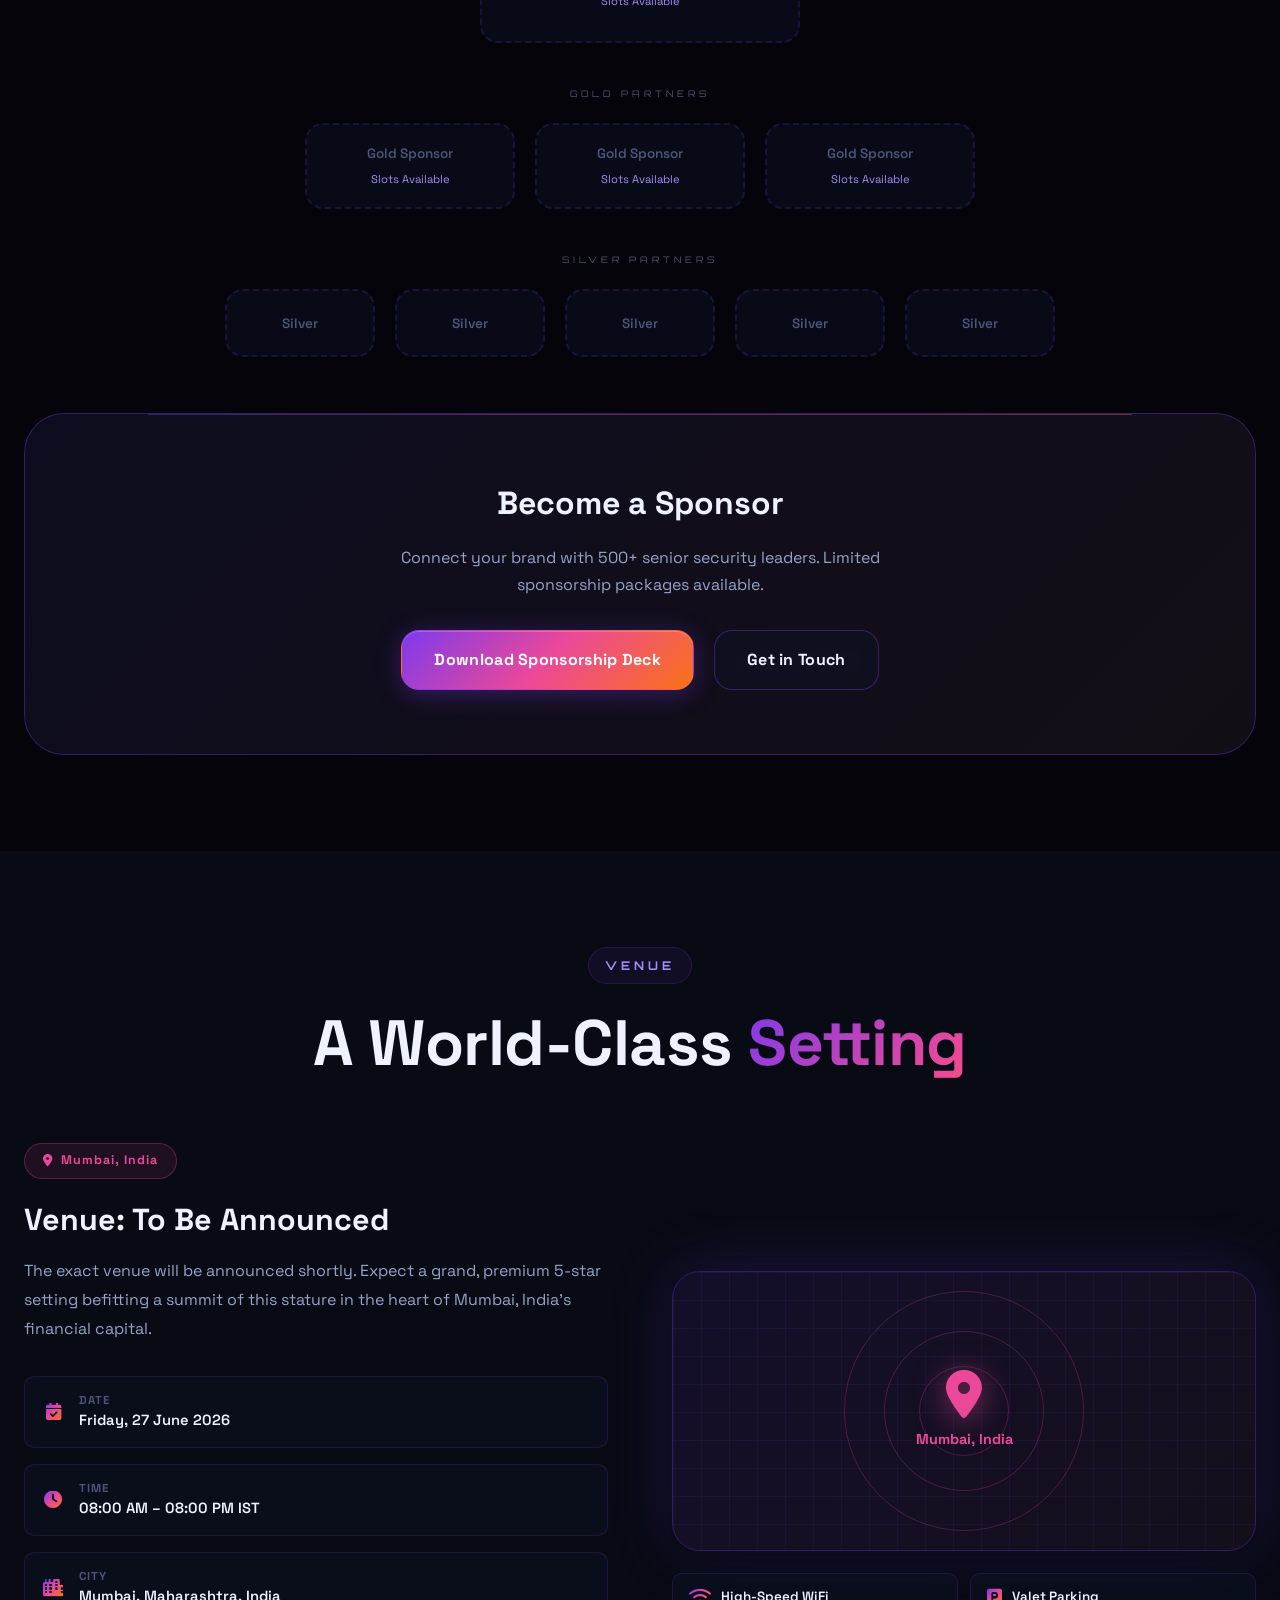
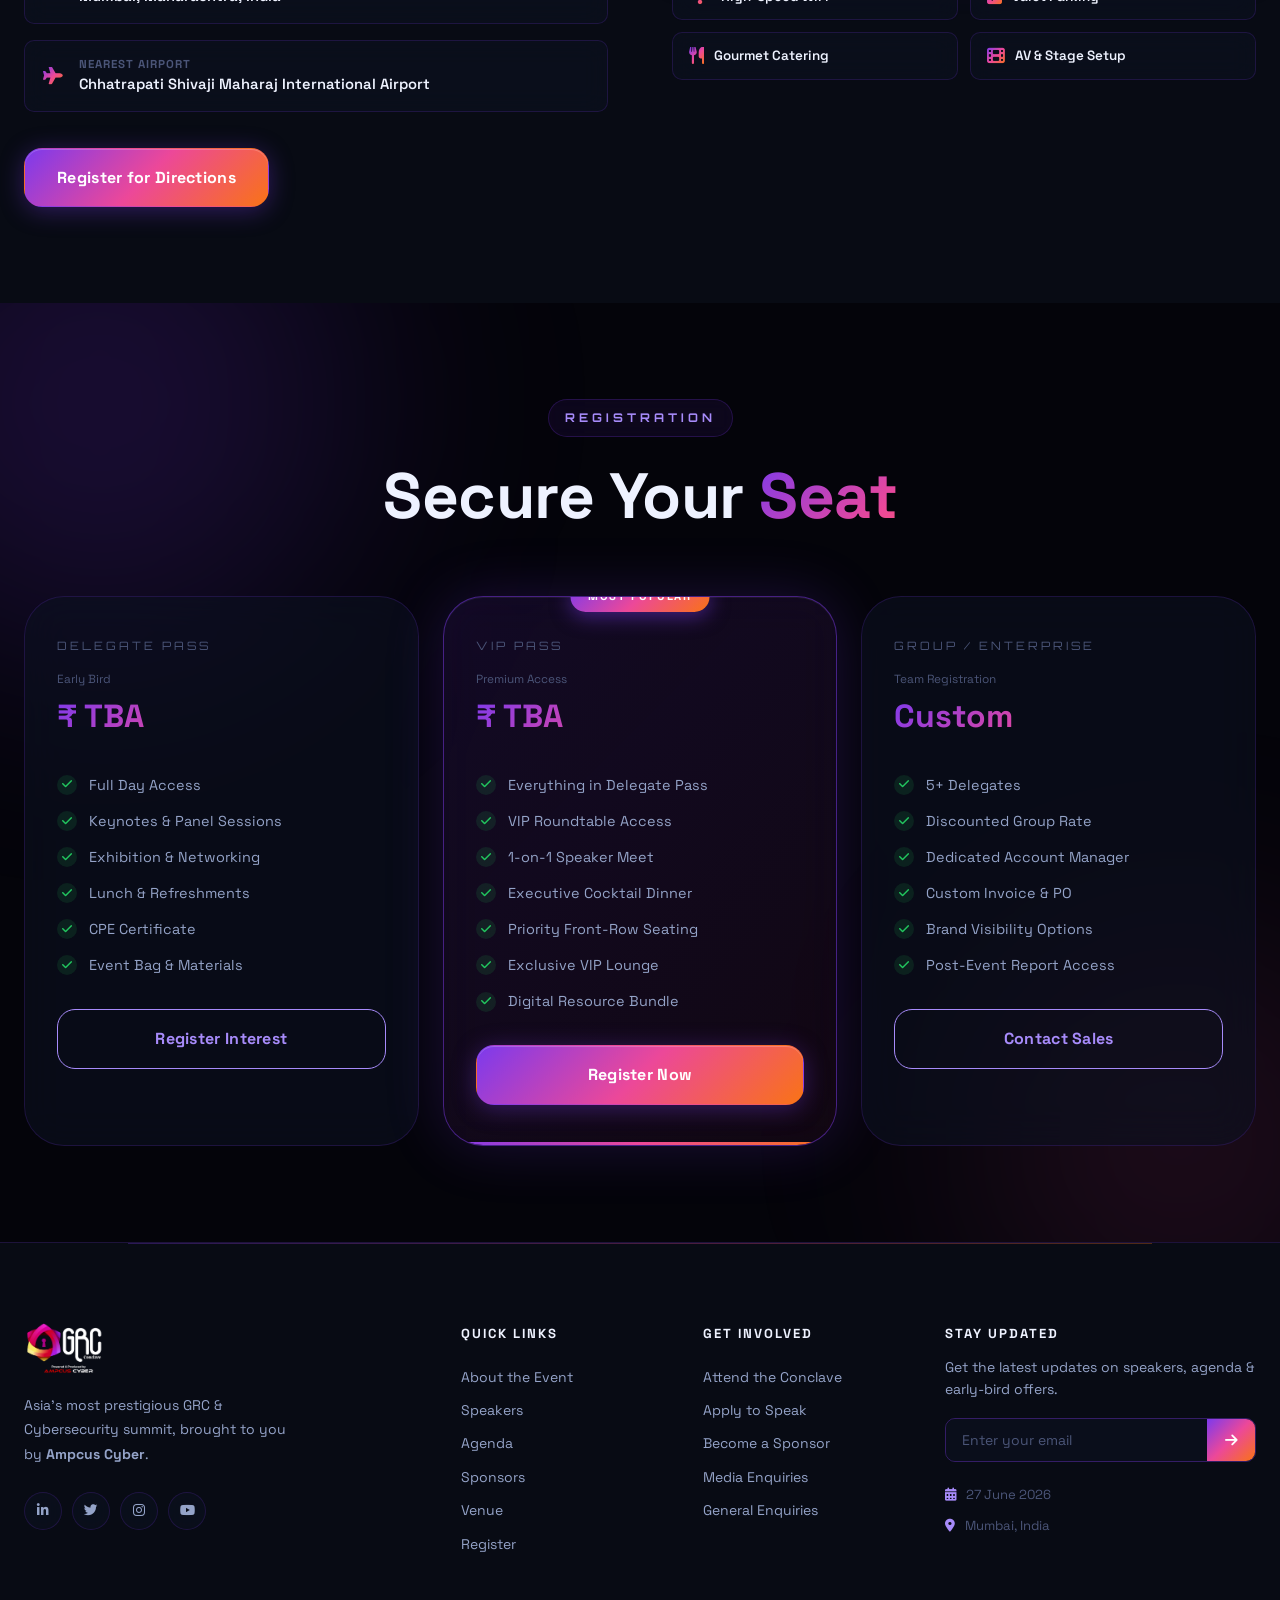
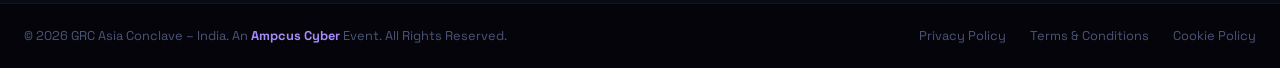
==== commit c24a1268: "Update Topics on the Radar and Who Attends sections" ====
--- a/index.html
+++ b/index.html
@@ -673,169 +673,168 @@
           </div>
         </div>
 
-        <div class="agenda-item" data-aos="fade-up" data-aos-delay="400">
-          <div class="agenda-time">12:05 – 12:35 PM</div>
-          <div class="agenda-content">
-            <div class="agenda-dot"></div>
-            <div class="agenda-body">
-              <span class="agenda-type keynote">Keynote 3</span>
-              <h4>Keynote 3: "CERT-In &amp; the Evolving AI Threat Landscape"</h4>
-              <p>Operationalizing six-hour AI threat reporting</p>
-            </div>
-          </div>
-        </div>
-
-        <div class="agenda-item" data-aos="fade-up" data-aos-delay="450">
-          <div class="agenda-time">12:35 – 12:55 PM</div>
-          <div class="agenda-content">
-            <div class="agenda-dot"></div>
-            <div class="agenda-body">
-              <span class="agenda-type keynote">Keynote 4</span>
-              <h4>Keynote 4: "Governing AI — India's National Policy Perspective"</h4>
-              <p>Government-led vision: Digital India, AI Mission</p>
-            </div>
-          </div>
-        </div>
-
-        <div class="agenda-item agenda-block-header" data-aos="fade-up" data-aos-delay="500">
-          <div class="agenda-time">12:55 – 1:00 PM</div>
-          <div class="agenda-content">
-            <div class="agenda-dot"></div>
-            <div class="agenda-body">
-              <h4>MORNING WRAP &amp; LUNCH ANNOUNCEMENT</h4>
-            </div>
-          </div>
-        </div>
-
-        <div class="agenda-item" data-aos="fade-up" data-aos-delay="550">
-          <div class="agenda-time">1:00 – 2:00 PM</div>
-          <div class="agenda-content">
-            <div class="agenda-dot"></div>
-            <div class="agenda-body">
-              <span class="agenda-type break">Lunch</span>
-              <h4>LUNCH BREAK - Networking Lunch</h4>
-            </div>
-          </div>
-        </div>
-
-        <div class="agenda-item" data-aos="fade-up" data-aos-delay="600">
-          <div class="agenda-time">2:00 – 2:15 PM</div>
-          <div class="agenda-content">
-            <div class="agenda-dot"></div>
-            <div class="agenda-body">
-              <span class="agenda-type session">Session</span>
-              <h4>The Human Mind in the Age of AI - Post-Lunch Experience</h4>
-              <p>Re-energising shift from regulation to solutions</p>
-            </div>
-          </div>
-        </div>
-
-        <div class="agenda-item" data-aos="fade-up" data-aos-delay="650">
-          <div class="agenda-time">2:15 – 2:45 PM</div>
-          <div class="agenda-content">
-            <div class="agenda-dot"></div>
-            <div class="agenda-body">
-              <span class="agenda-type keynote">Keynote 5</span>
-              <h4>Keynote 5: "Building the Always-On Enterprise - A CISO's Perspective on Continuous Compliance"</h4>
-              <p>SEBI-regulated, systemically critical practitioner voice</p>
-            </div>
-          </div>
-        </div>
-
-        <div class="agenda-item" data-aos="fade-up" data-aos-delay="700">
-          <div class="agenda-time">2:45 – 3:00 PM</div>
-          <div class="agenda-content">
-            <div class="agenda-dot"></div>
-            <div class="agenda-body">
-              <span class="agenda-type session">Launch</span>
-              <h4>ComplyX Launch: Mirror | Wizard | GRACE</h4>
-              <p>Vision-led journey to brand announcement</p>
-            </div>
-          </div>
-        </div>
-
-        <div class="agenda-item" data-aos="fade-up" data-aos-delay="750">
-          <div class="agenda-time">3:00 – 3:45 PM</div>
-          <div class="agenda-content">
-            <div class="agenda-dot"></div>
-            <div class="agenda-body">
-              <span class="agenda-type panel">Panel</span>
-              <h4>Panel 2: From Compliance Burden to Competitive Advantage - The AI-Enabled GRC Transformation</h4>
-            </div>
-          </div>
-        </div>
-
-        <div class="agenda-item" data-aos="fade-up" data-aos-delay="800">
-          <div class="agenda-time">3:45 – 4:00 PM</div>
-          <div class="agenda-content">
-            <div class="agenda-dot"></div>
-            <div class="agenda-body">
-              <span class="agenda-type session">Launch</span>
-              <h4>White Paper Launch: India AI Governance &amp; Continuous Compliance Outlook 2026</h4>
-              <p>Signature photo moment for press coverage</p>
-            </div>
-          </div>
-        </div>
-
-        <div class="agenda-item" data-aos="fade-up" data-aos-delay="850">
-          <div class="agenda-time">4:00 – 4:30 PM</div>
-          <div class="agenda-content">
-            <div class="agenda-dot"></div>
-            <div class="agenda-body">
-              <span class="agenda-type break">Networking</span>
-              <h4>HI-TEA &amp; NETWORKING</h4>
-            </div>
-          </div>
-        </div>
-
-        <div class="agenda-item" data-aos="fade-up" data-aos-delay="900">
-          <div class="agenda-time">4:30 – 4:55 PM</div>
-          <div class="agenda-content">
-            <div class="agenda-dot"></div>
-            <div class="agenda-body">
-              <span class="agenda-type keynote">Keynote 6</span>
-              <h4>Keynote 6: Data Privacy in the Age of AI, What DPDPA 2023 Means for India's Digital Enterprises</h4>
-              <p>DPDPA privacy: consent, automation, fiduciary duties</p>
-            </div>
-          </div>
-        </div>
-
-        <div class="agenda-item" data-aos="fade-up" data-aos-delay="950">
-          <div class="agenda-time">4:55 – 5:10 PM</div>
-          <div class="agenda-content">
-            <div class="agenda-dot"></div>
-            <div class="agenda-body">
-              <span class="agenda-type keynote">Closing</span>
-              <h4>Closing Address: What India's GRC Community Must Do Next</h4>
-              <p>Forward-looking call to industry action</p>
-            </div>
-          </div>
-        </div>
-
-        <div class="agenda-item" data-aos="fade-up" data-aos-delay="1000">
-          <div class="agenda-time">5:10 – 5:22 PM</div>
-          <div class="agenda-content">
-            <div class="agenda-dot"></div>
-            <div class="agenda-body">
-              <span class="agenda-type keynote">Valedictory</span>
-              <h4>Valedictory Address</h4>
-              <p>Government close signals policy-led platform</p>
-            </div>
-          </div>
-        </div>
-
-        <div class="agenda-item" data-aos="fade-up" data-aos-delay="1050">
-          <div class="agenda-time">5:22 – 5:30 PM</div>
-          <div class="agenda-content">
-            <div class="agenda-dot"></div>
-            <div class="agenda-body">
-              <span class="agenda-type keynote">Close</span>
-              <h4>Vote of Thanks &amp; Close</h4>
-              <p>GRC 2027 seeded, Ampcus final appearance</p>
-            </div>
-          </div>
-        </div>
-      </div>
+        <div class="agenda-time">12:05 – 12:35 PM</div>
+        <div class="agenda-content">
+          <div class="agenda-dot"></div>
+          <div class="agenda-body">
+            <span class="agenda-type keynote">Keynote 3</span>
+            <h4>Keynote 3: "CERT-In &amp; the Evolving AI Threat Landscape"</h4>
+            <p>Operationalizing six-hour AI threat reporting</p>
+          </div>
+        </div>
+      </div>
+
+      <div class="agenda-item" data-aos="fade-up" data-aos-delay="450">
+        <div class="agenda-time">12:35 – 12:55 PM</div>
+        <div class="agenda-content">
+          <div class="agenda-dot"></div>
+          <div class="agenda-body">
+            <span class="agenda-type keynote">Keynote 4</span>
+            <h4>Keynote 4: "Governing AI — India's National Policy Perspective"</h4>
+            <p>Government-led vision: Digital India, AI Mission</p>
+          </div>
+        </div>
+      </div>
+
+      <div class="agenda-item agenda-block-header" data-aos="fade-up" data-aos-delay="500">
+        <div class="agenda-time">12:55 – 1:00 PM</div>
+        <div class="agenda-content">
+          <div class="agenda-dot"></div>
+          <div class="agenda-body">
+            <h4>MORNING WRAP &amp; LUNCH ANNOUNCEMENT</h4>
+          </div>
+        </div>
+      </div>
+
+      <div class="agenda-item" data-aos="fade-up" data-aos-delay="550">
+        <div class="agenda-time">1:00 – 2:00 PM</div>
+        <div class="agenda-content">
+          <div class="agenda-dot"></div>
+          <div class="agenda-body">
+            <span class="agenda-type break">Lunch</span>
+            <h4>LUNCH BREAK - Networking Lunch</h4>
+          </div>
+        </div>
+      </div>
+
+      <div class="agenda-item" data-aos="fade-up" data-aos-delay="600">
+        <div class="agenda-time">2:00 – 2:15 PM</div>
+        <div class="agenda-content">
+          <div class="agenda-dot"></div>
+          <div class="agenda-body">
+            <span class="agenda-type session">Session</span>
+            <h4>The Human Mind in the Age of AI - Post-Lunch Experience</h4>
+            <p>Re-energising shift from regulation to solutions</p>
+          </div>
+        </div>
+      </div>
+
+      <div class="agenda-item" data-aos="fade-up" data-aos-delay="650">
+        <div class="agenda-time">2:15 – 2:45 PM</div>
+        <div class="agenda-content">
+          <div class="agenda-dot"></div>
+          <div class="agenda-body">
+            <span class="agenda-type keynote">Keynote 5</span>
+            <h4>Keynote 5: "Building the Always-On Enterprise - A CISO's Perspective on Continuous Compliance"</h4>
+            <p>SEBI-regulated, systemically critical practitioner voice</p>
+          </div>
+        </div>
+      </div>
+
+      <div class="agenda-item" data-aos="fade-up" data-aos-delay="700">
+        <div class="agenda-time">2:45 – 3:00 PM</div>
+        <div class="agenda-content">
+          <div class="agenda-dot"></div>
+          <div class="agenda-body">
+            <span class="agenda-type session">Launch</span>
+            <h4>ComplyX Launch: Mirror | Wizard | GRACE</h4>
+            <p>Vision-led journey to brand announcement</p>
+          </div>
+        </div>
+      </div>
+
+      <div class="agenda-item" data-aos="fade-up" data-aos-delay="750">
+        <div class="agenda-time">3:00 – 3:45 PM</div>
+        <div class="agenda-content">
+          <div class="agenda-dot"></div>
+          <div class="agenda-body">
+            <span class="agenda-type panel">Panel</span>
+            <h4>Panel 2: From Compliance Burden to Competitive Advantage - The AI-Enabled GRC Transformation</h4>
+          </div>
+        </div>
+      </div>
+
+      <div class="agenda-item" data-aos="fade-up" data-aos-delay="800">
+        <div class="agenda-time">3:45 – 4:00 PM</div>
+        <div class="agenda-content">
+          <div class="agenda-dot"></div>
+          <div class="agenda-body">
+            <span class="agenda-type session">Launch</span>
+            <h4>White Paper Launch: India AI Governance &amp; Continuous Compliance Outlook 2026</h4>
+            <p>Signature photo moment for press coverage</p>
+          </div>
+        </div>
+      </div>
+
+      <div class="agenda-item" data-aos="fade-up" data-aos-delay="850">
+        <div class="agenda-time">4:00 – 4:30 PM</div>
+        <div class="agenda-content">
+          <div class="agenda-dot"></div>
+          <div class="agenda-body">
+            <span class="agenda-type break">Networking</span>
+            <h4>HI-TEA &amp; NETWORKING</h4>
+          </div>
+        </div>
+      </div>
+
+      <div class="agenda-item" data-aos="fade-up" data-aos-delay="900">
+        <div class="agenda-time">4:30 – 4:55 PM</div>
+        <div class="agenda-content">
+          <div class="agenda-dot"></div>
+          <div class="agenda-body">
+            <span class="agenda-type keynote">Keynote 6</span>
+            <h4>Keynote 6: Data Privacy in the Age of AI, What DPDPA 2023 Means for India's Digital Enterprises</h4>
+            <p>DPDPA privacy: consent, automation, fiduciary duties</p>
+          </div>
+        </div>
+      </div>
+
+      <div class="agenda-item" data-aos="fade-up" data-aos-delay="950">
+        <div class="agenda-time">4:55 – 5:10 PM</div>
+        <div class="agenda-content">
+          <div class="agenda-dot"></div>
+          <div class="agenda-body">
+            <span class="agenda-type keynote">Closing</span>
+            <h4>Closing Address: What India's GRC Community Must Do Next</h4>
+            <p>Forward-looking call to industry action</p>
+          </div>
+        </div>
+      </div>
+
+      <div class="agenda-item" data-aos="fade-up" data-aos-delay="1000">
+        <div class="agenda-time">5:10 – 5:22 PM</div>
+        <div class="agenda-content">
+          <div class="agenda-dot"></div>
+          <div class="agenda-body">
+            <span class="agenda-type keynote">Valedictory</span>
+            <h4>Valedictory Address</h4>
+            <p>Government close signals policy-led platform</p>
+          </div>
+        </div>
+      </div>
+
+      <div class="agenda-item" data-aos="fade-up" data-aos-delay="1050">
+        <div class="agenda-time">5:22 – 5:30 PM</div>
+        <div class="agenda-content">
+          <div class="agenda-dot"></div>
+          <div class="agenda-body">
+            <span class="agenda-type keynote">Close</span>
+            <h4>Vote of Thanks &amp; Close</h4>
+            <p>GRC 2027 seeded, Ampcus final appearance</p>
+          </div>
+        </div>
+      </div>
+    </div>
     </div>
   </section>
 
@@ -851,25 +850,21 @@
 
       <div class="themes-cloud" data-aos="fade-up" data-aos-delay="200">
         <span class="theme-tag large">AI in Cybersecurity</span>
-        <span class="theme-tag">Zero Trust</span>
-        <span class="theme-tag medium">Cloud Security</span>
-        <span class="theme-tag">DPDP Act 2023</span>
-        <span class="theme-tag large">Cyber Resilience</span>
-        <span class="theme-tag">SOC 2</span>
-        <span class="theme-tag medium">ISO 27001</span>
-        <span class="theme-tag">Threat Intelligence</span>
-        <span class="theme-tag">NIST Framework</span>
-        <span class="theme-tag large">Supply Chain Risk</span>
-        <span class="theme-tag medium">CISO Leadership</span>
-        <span class="theme-tag">Ransomware Defence</span>
-        <span class="theme-tag">Identity &amp; Access</span>
-        <span class="theme-tag medium">Incident Response</span>
-        <span class="theme-tag large">RegTech &amp; Compliance</span>
-        <span class="theme-tag">OT/ICS Security</span>
-        <span class="theme-tag">Data Privacy</span>
-        <span class="theme-tag medium">Board-Level Security</span>
-        <span class="theme-tag">Digital Forensics</span>
-        <span class="theme-tag">Quantum Security</span>
+        <span class="theme-tag medium">Cyber Risk Quantification</span>
+        <span class="theme-tag">Continuous Compliance</span>
+        <span class="theme-tag medium">DPDP Act</span>
+        <span class="theme-tag large">Cloud Security</span>
+        <span class="theme-tag">AI Resilience</span>
+        <span class="theme-tag medium">Threat Intelligence</span>
+        <span class="theme-tag">TPRM</span>
+        <span class="theme-tag large">Ransomware</span>
+        <span class="theme-tag medium">Identity &amp; Access</span>
+        <span class="theme-tag">Incident Response</span>
+        <span class="theme-tag medium">Data Privacy</span>
+        <span class="theme-tag large">Digital Forensics</span>
+        <span class="theme-tag">GRC</span>
+        <span class="theme-tag medium">Security Testing</span>
+        <span class="theme-tag">InfoSec</span>
       </div>
     </div>
   </section>
@@ -887,33 +882,27 @@
       <div class="audience-grid">
         <div class="audience-card" data-aos="zoom-in" data-aos-delay="0">
           <div class="audience-icon"><i class="fas fa-user-shield"></i></div>
-          <h4>CISOs &amp; CSOs</h4>
-          <p>Chief Information Security Officers and Chief Security Officers from top enterprises</p>
+          <h4>CISO &amp; CSOs</h4>
         </div>
         <div class="audience-card" data-aos="zoom-in" data-aos-delay="60">
           <div class="audience-icon"><i class="fas fa-balance-scale"></i></div>
           <h4>Risk &amp; Compliance Leaders</h4>
-          <p>CROs, GRC Heads, and Compliance Officers driving enterprise risk strategy</p>
         </div>
         <div class="audience-card" data-aos="zoom-in" data-aos-delay="120">
           <div class="audience-icon"><i class="fas fa-sitemap"></i></div>
-          <h4>CIOs &amp; CTOs</h4>
-          <p>Technology executives managing security strategy at the board level</p>
+          <h4>CIO &amp; CTOs</h4>
         </div>
         <div class="audience-card" data-aos="zoom-in" data-aos-delay="180">
           <div class="audience-icon"><i class="fas fa-university"></i></div>
           <h4>Regulators &amp; Government</h4>
-          <p>Policy makers, regulators, and government cyber officials</p>
         </div>
         <div class="audience-card" data-aos="zoom-in" data-aos-delay="240">
           <div class="audience-icon"><i class="fas fa-building"></i></div>
           <h4>BFSI &amp; Enterprise Leaders</h4>
-          <p>Banking, financial services, and large enterprise security decision-makers</p>
         </div>
         <div class="audience-card" data-aos="zoom-in" data-aos-delay="300">
           <div class="audience-icon"><i class="fas fa-rocket"></i></div>
           <h4>Security Vendors &amp; Innovators</h4>
-          <p>GRC technology providers, cybersecurity startups, and solution architects</p>
         </div>
       </div>
     </div>
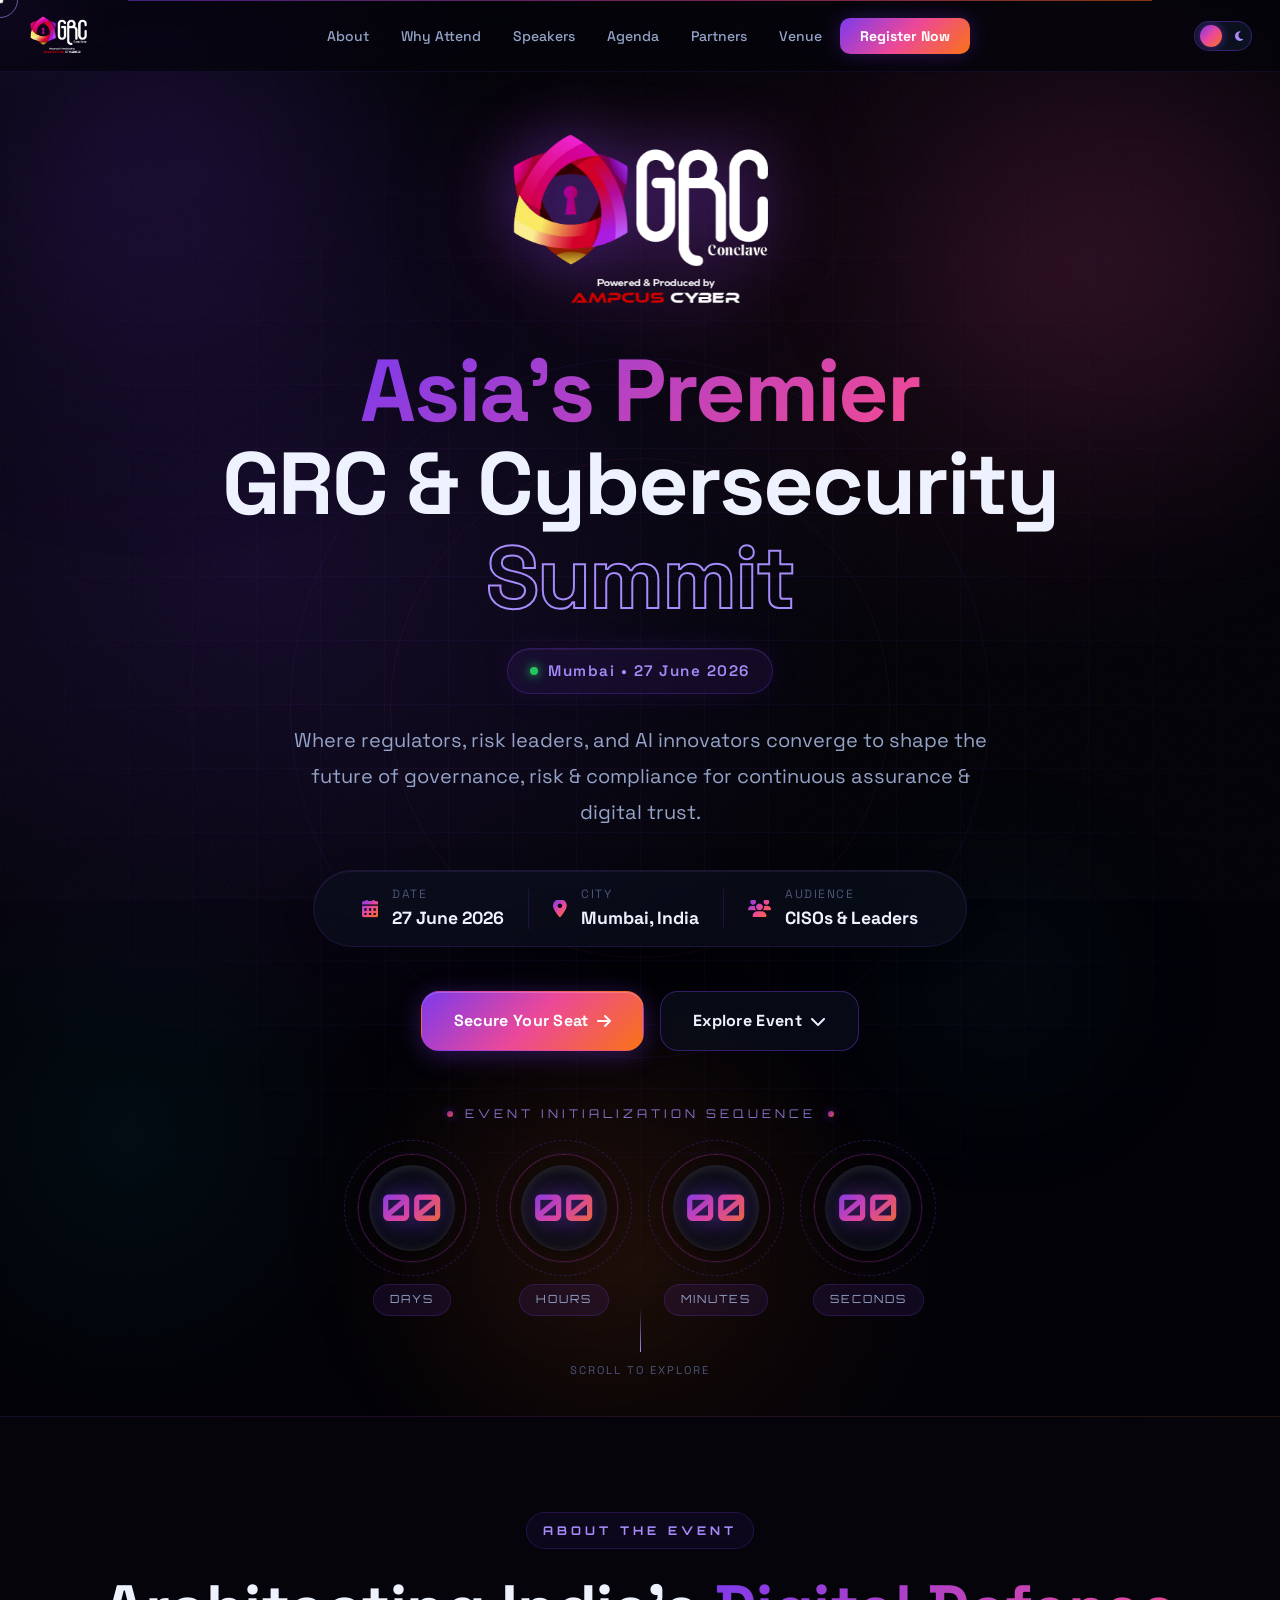
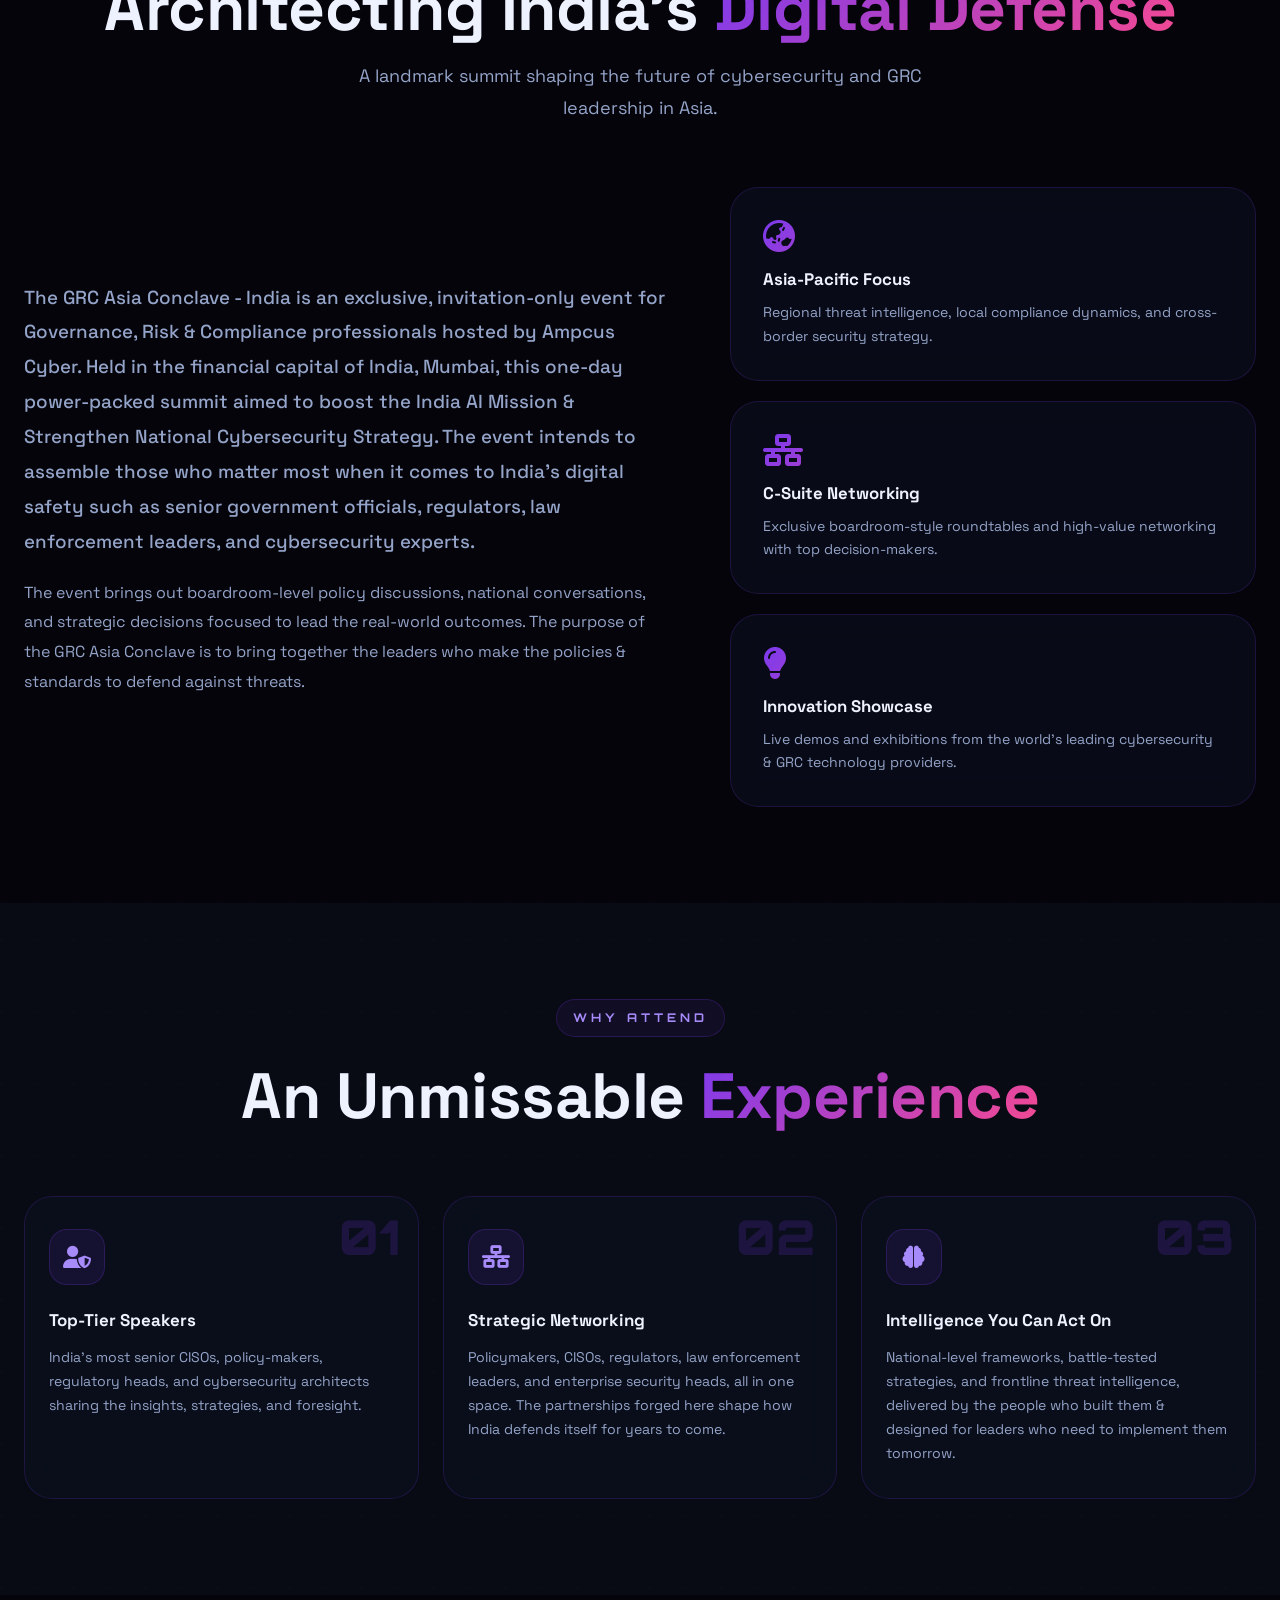
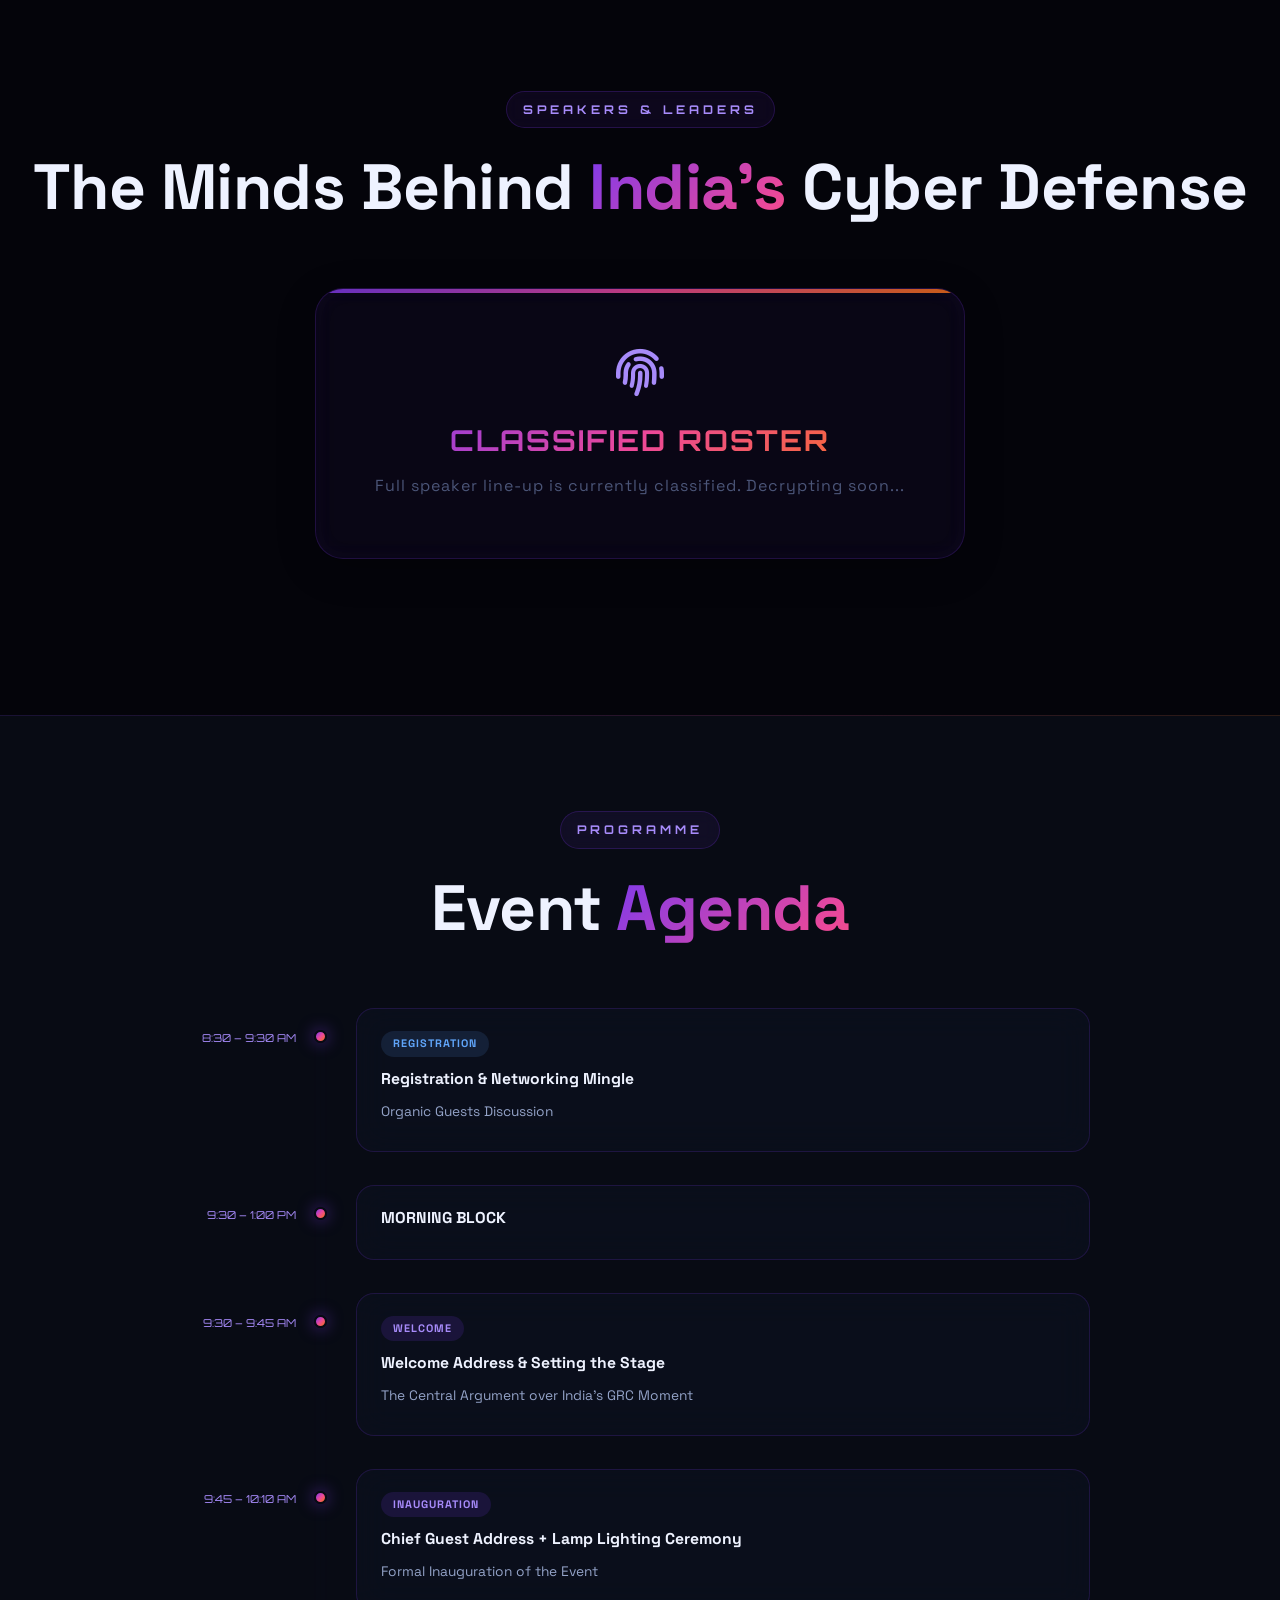
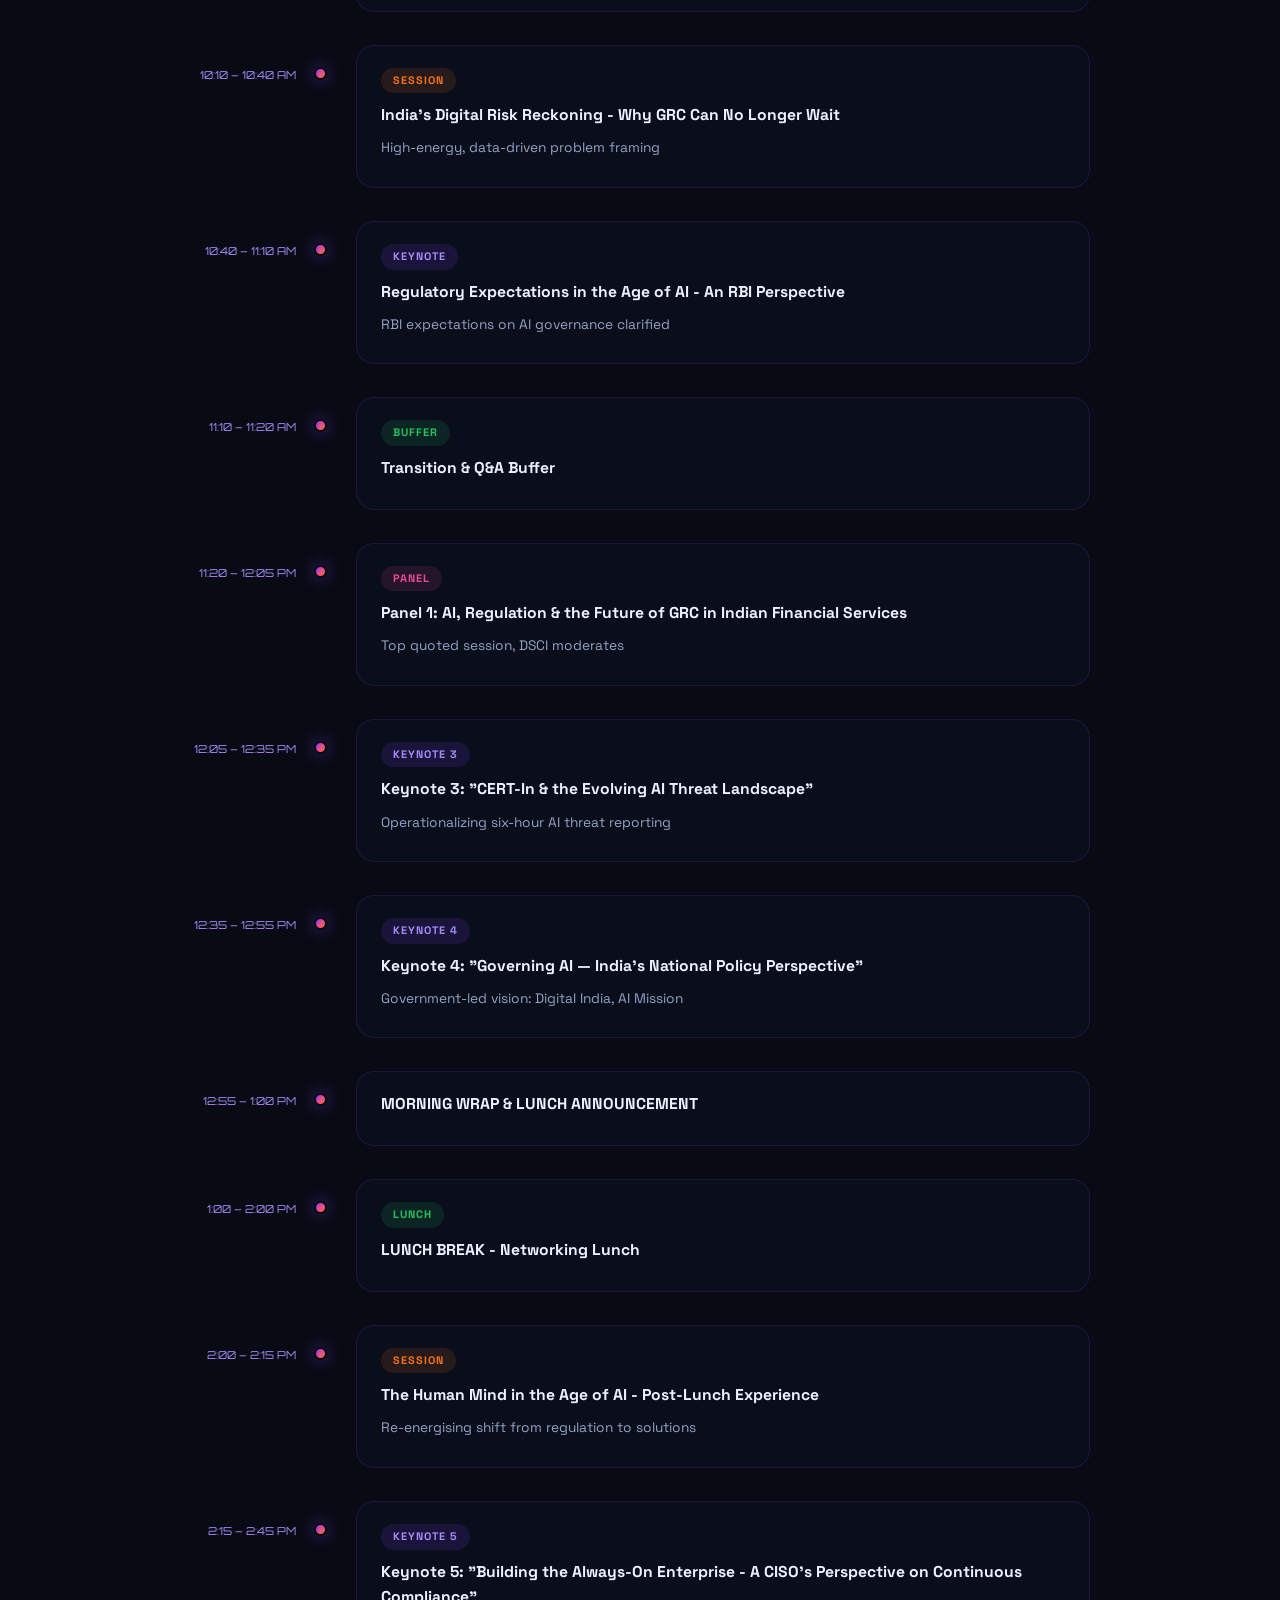
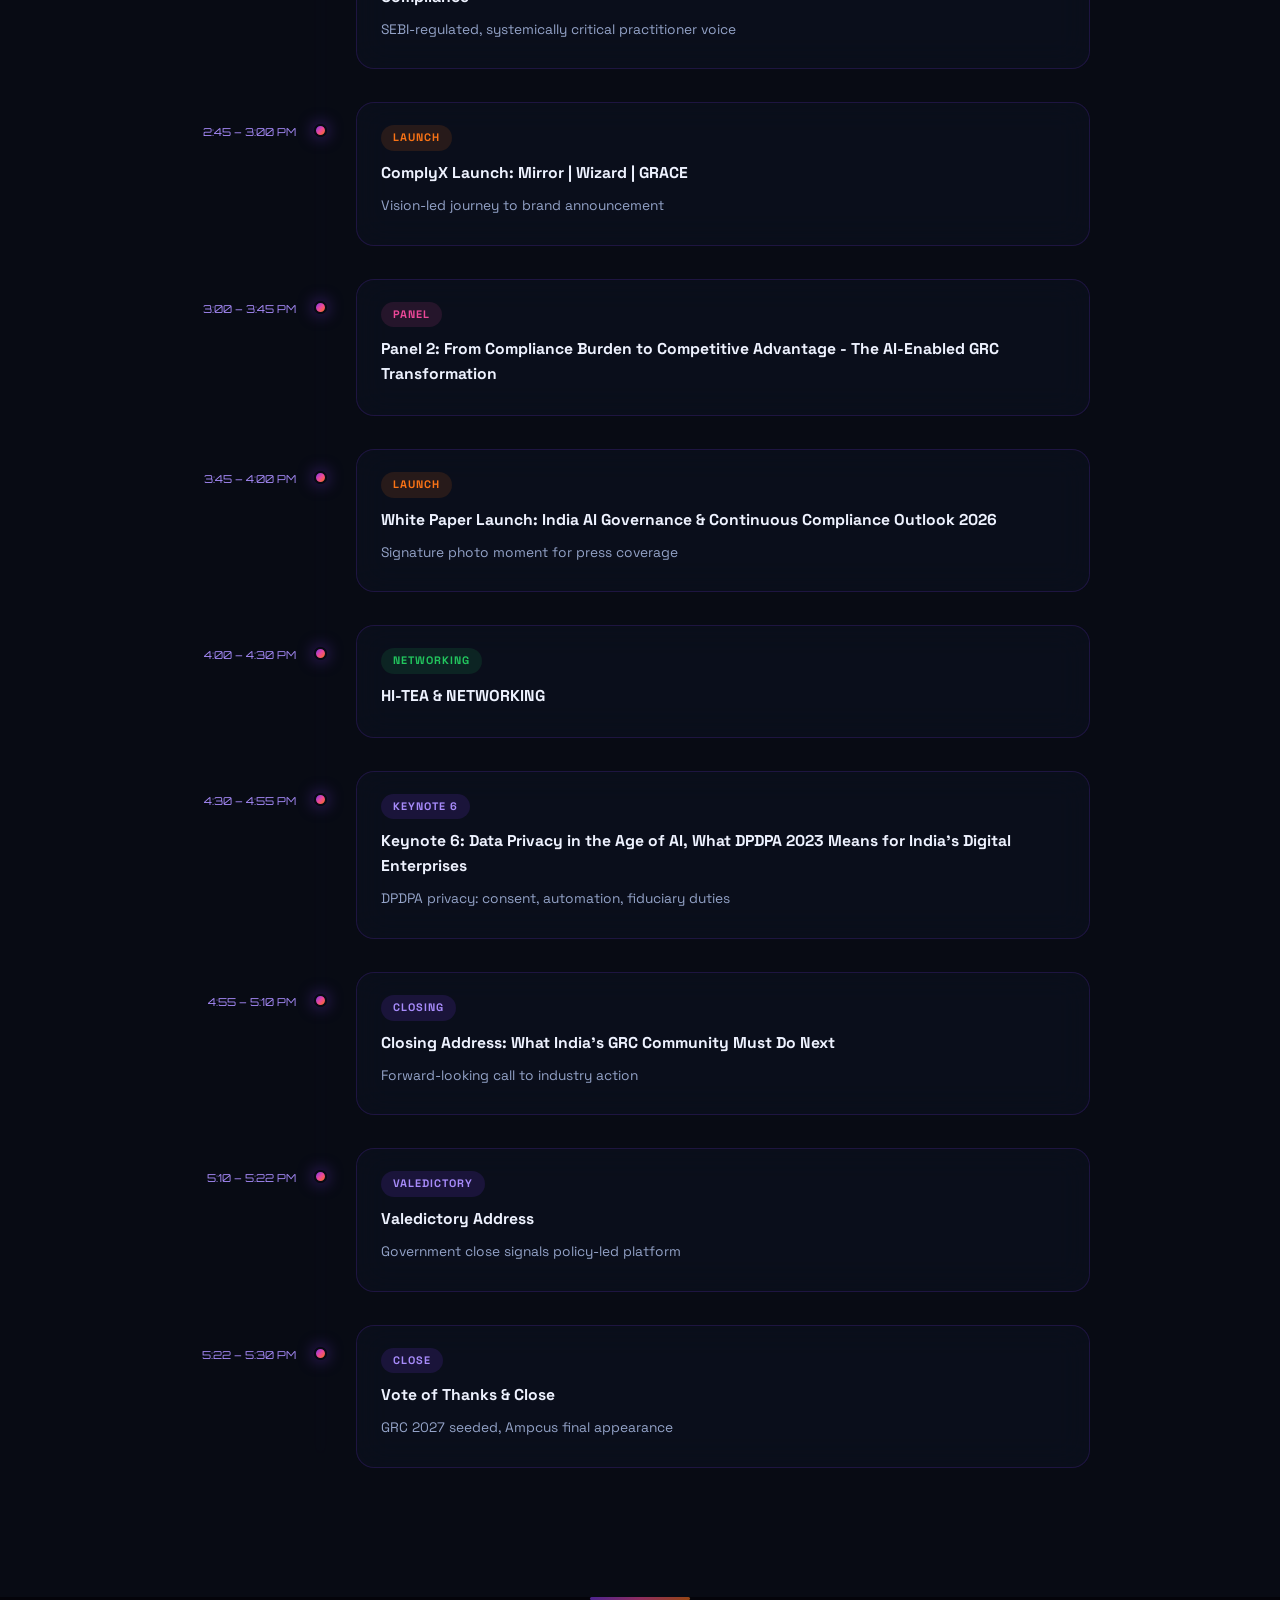
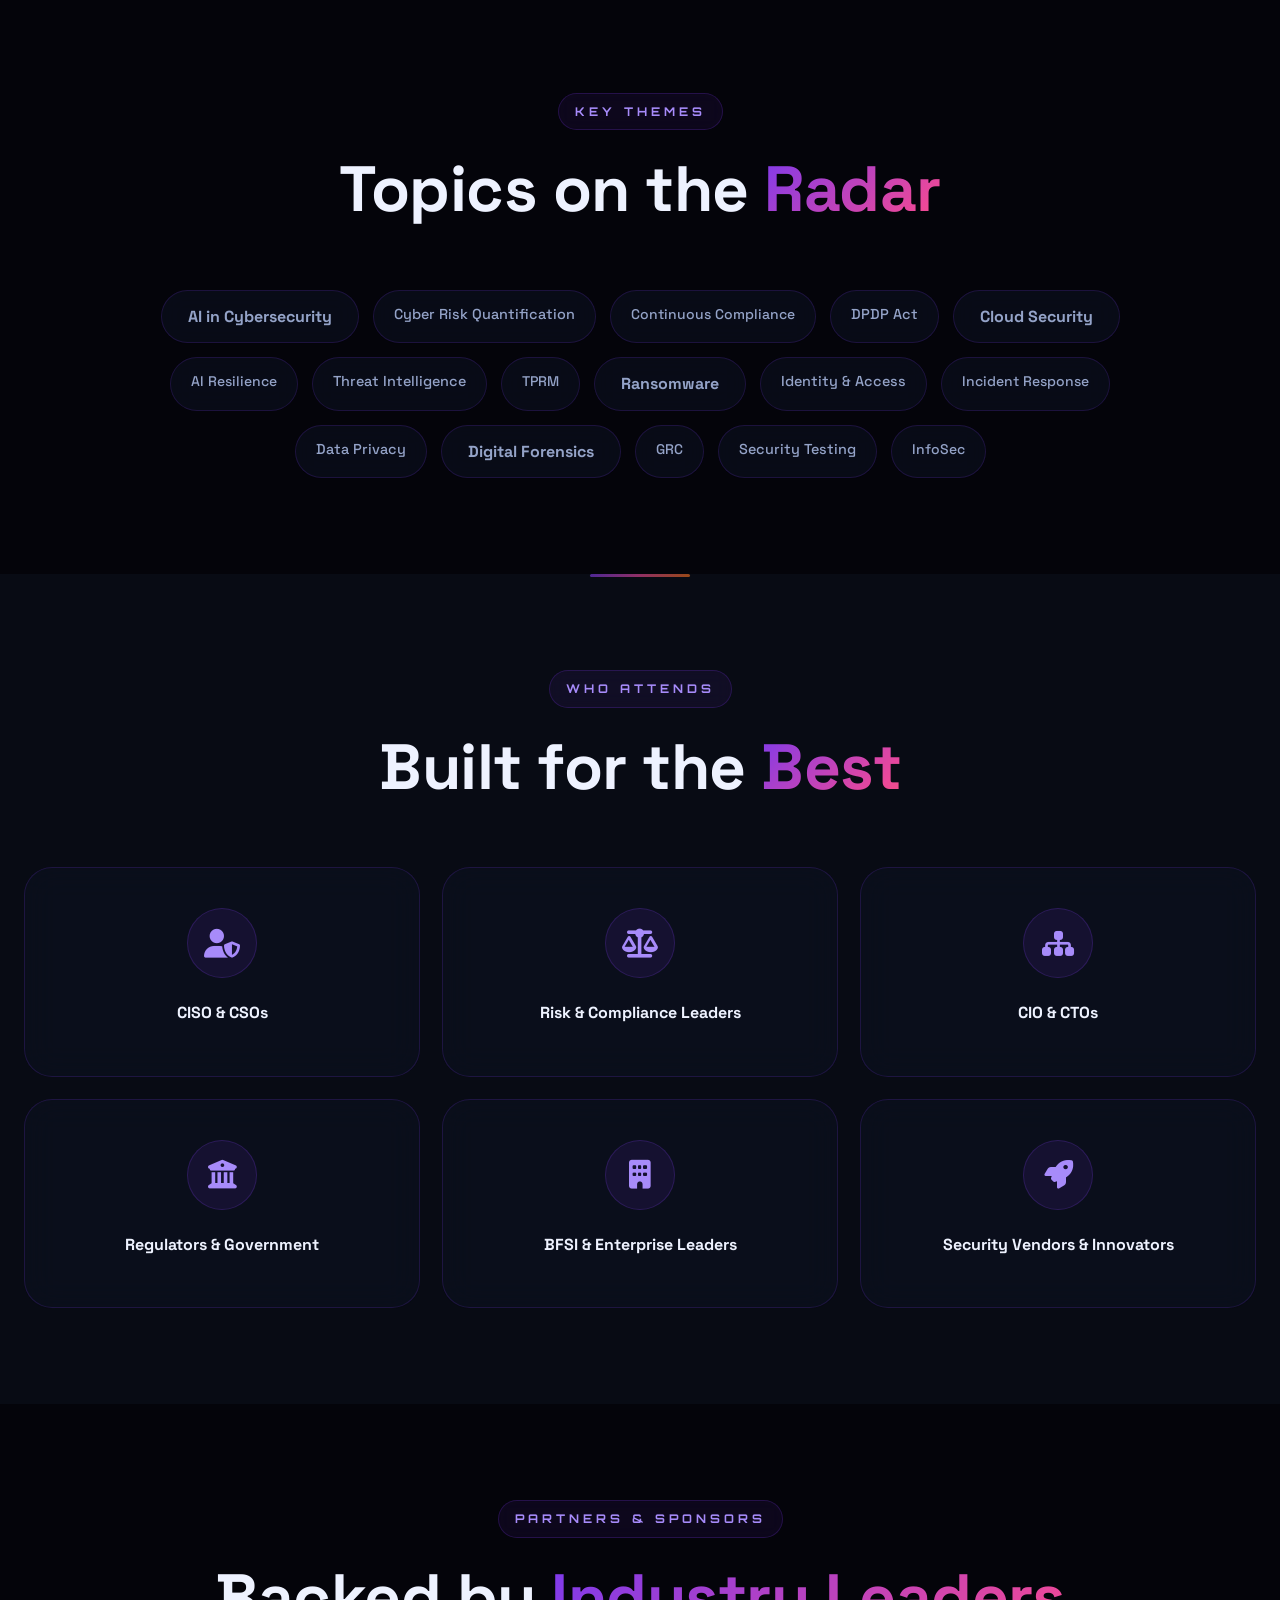
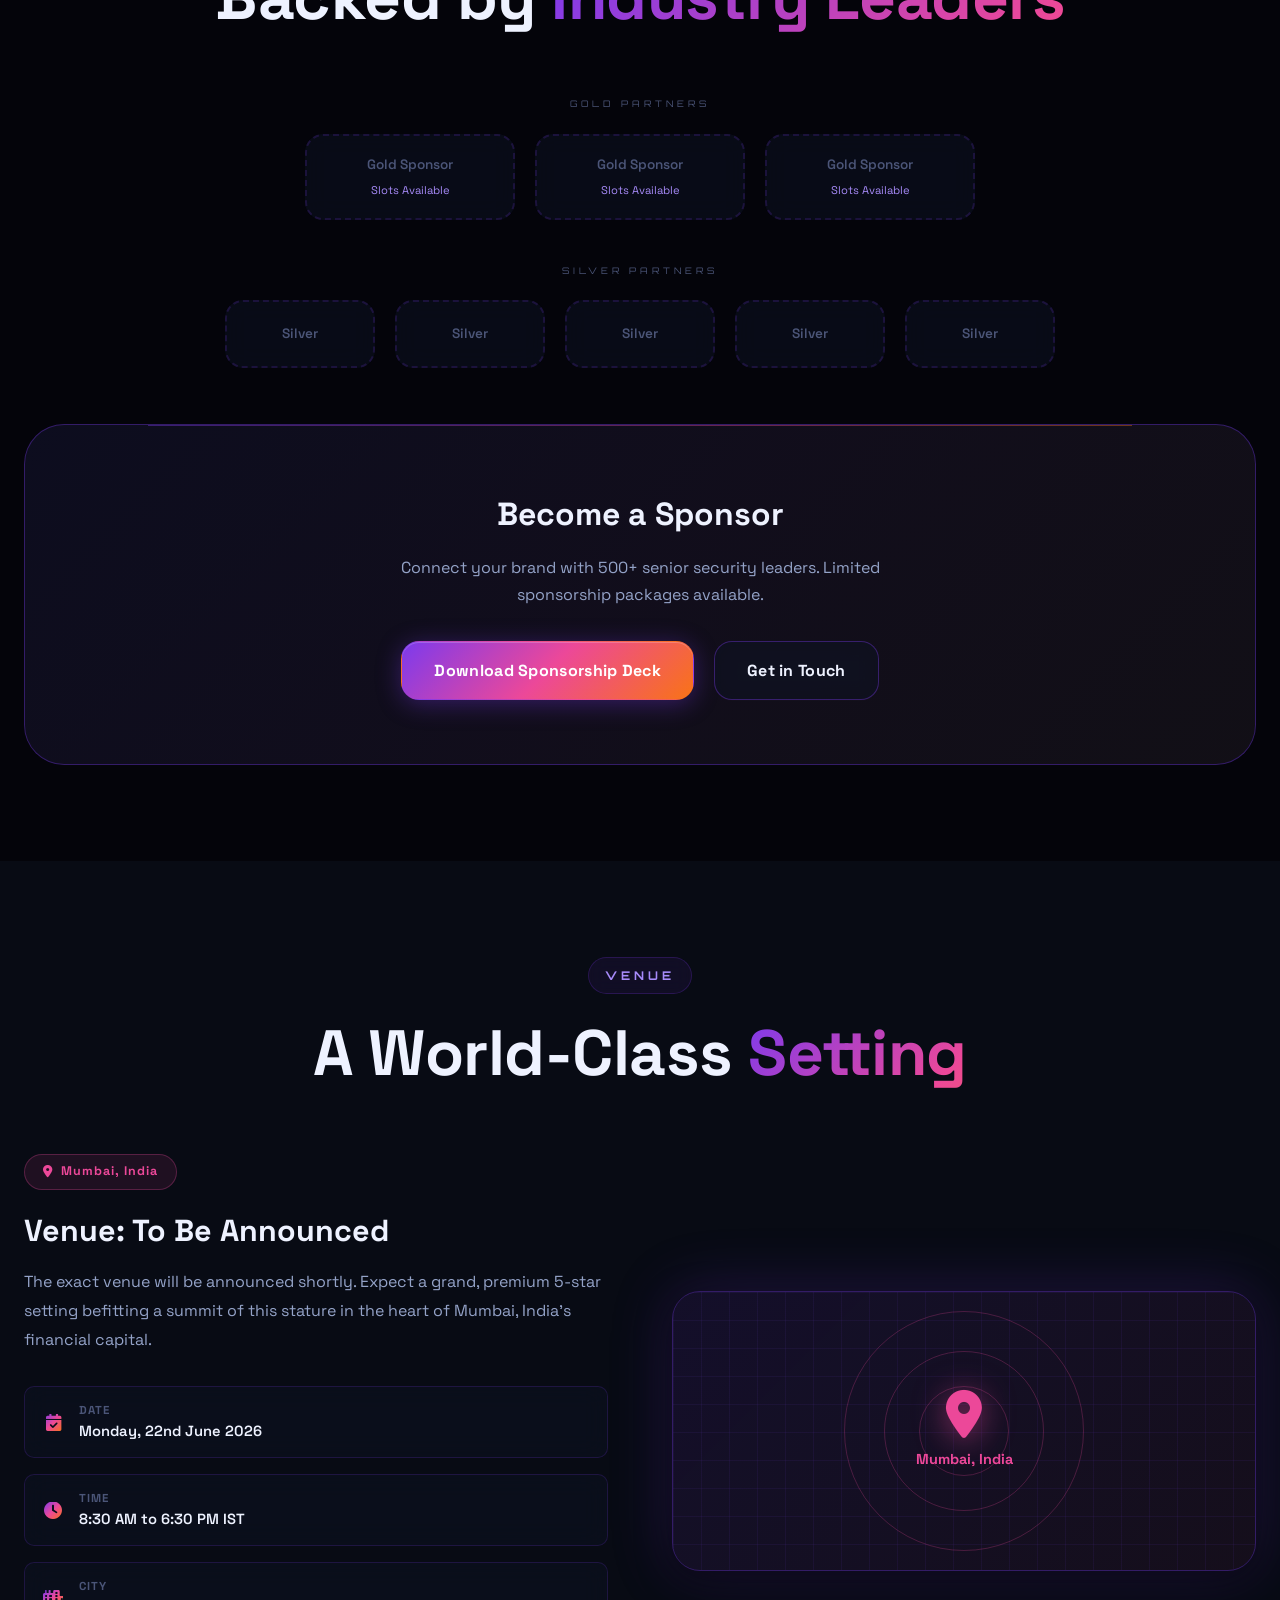
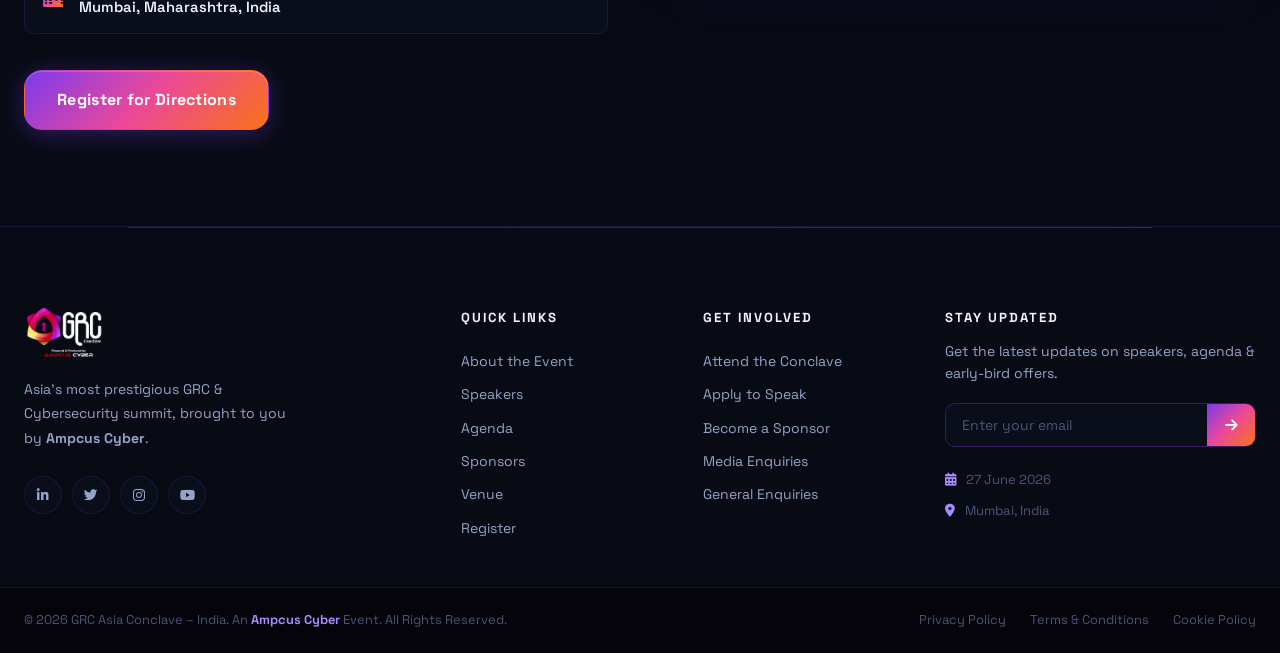
==== commit f6f8b676: "feat: revert agenda to classic, update venue details, and comment out registration section" ====
--- a/index.html
+++ b/index.html
@@ -673,168 +673,169 @@
           </div>
         </div>
 
-        <div class="agenda-time">12:05 – 12:35 PM</div>
-        <div class="agenda-content">
-          <div class="agenda-dot"></div>
-          <div class="agenda-body">
-            <span class="agenda-type keynote">Keynote 3</span>
-            <h4>Keynote 3: "CERT-In &amp; the Evolving AI Threat Landscape"</h4>
-            <p>Operationalizing six-hour AI threat reporting</p>
-          </div>
-        </div>
-      </div>
-
-      <div class="agenda-item" data-aos="fade-up" data-aos-delay="450">
-        <div class="agenda-time">12:35 – 12:55 PM</div>
-        <div class="agenda-content">
-          <div class="agenda-dot"></div>
-          <div class="agenda-body">
-            <span class="agenda-type keynote">Keynote 4</span>
-            <h4>Keynote 4: "Governing AI — India's National Policy Perspective"</h4>
-            <p>Government-led vision: Digital India, AI Mission</p>
-          </div>
-        </div>
-      </div>
-
-      <div class="agenda-item agenda-block-header" data-aos="fade-up" data-aos-delay="500">
-        <div class="agenda-time">12:55 – 1:00 PM</div>
-        <div class="agenda-content">
-          <div class="agenda-dot"></div>
-          <div class="agenda-body">
-            <h4>MORNING WRAP &amp; LUNCH ANNOUNCEMENT</h4>
-          </div>
-        </div>
-      </div>
-
-      <div class="agenda-item" data-aos="fade-up" data-aos-delay="550">
-        <div class="agenda-time">1:00 – 2:00 PM</div>
-        <div class="agenda-content">
-          <div class="agenda-dot"></div>
-          <div class="agenda-body">
-            <span class="agenda-type break">Lunch</span>
-            <h4>LUNCH BREAK - Networking Lunch</h4>
-          </div>
-        </div>
-      </div>
-
-      <div class="agenda-item" data-aos="fade-up" data-aos-delay="600">
-        <div class="agenda-time">2:00 – 2:15 PM</div>
-        <div class="agenda-content">
-          <div class="agenda-dot"></div>
-          <div class="agenda-body">
-            <span class="agenda-type session">Session</span>
-            <h4>The Human Mind in the Age of AI - Post-Lunch Experience</h4>
-            <p>Re-energising shift from regulation to solutions</p>
-          </div>
-        </div>
-      </div>
-
-      <div class="agenda-item" data-aos="fade-up" data-aos-delay="650">
-        <div class="agenda-time">2:15 – 2:45 PM</div>
-        <div class="agenda-content">
-          <div class="agenda-dot"></div>
-          <div class="agenda-body">
-            <span class="agenda-type keynote">Keynote 5</span>
-            <h4>Keynote 5: "Building the Always-On Enterprise - A CISO's Perspective on Continuous Compliance"</h4>
-            <p>SEBI-regulated, systemically critical practitioner voice</p>
-          </div>
-        </div>
-      </div>
-
-      <div class="agenda-item" data-aos="fade-up" data-aos-delay="700">
-        <div class="agenda-time">2:45 – 3:00 PM</div>
-        <div class="agenda-content">
-          <div class="agenda-dot"></div>
-          <div class="agenda-body">
-            <span class="agenda-type session">Launch</span>
-            <h4>ComplyX Launch: Mirror | Wizard | GRACE</h4>
-            <p>Vision-led journey to brand announcement</p>
-          </div>
-        </div>
-      </div>
-
-      <div class="agenda-item" data-aos="fade-up" data-aos-delay="750">
-        <div class="agenda-time">3:00 – 3:45 PM</div>
-        <div class="agenda-content">
-          <div class="agenda-dot"></div>
-          <div class="agenda-body">
-            <span class="agenda-type panel">Panel</span>
-            <h4>Panel 2: From Compliance Burden to Competitive Advantage - The AI-Enabled GRC Transformation</h4>
-          </div>
-        </div>
-      </div>
-
-      <div class="agenda-item" data-aos="fade-up" data-aos-delay="800">
-        <div class="agenda-time">3:45 – 4:00 PM</div>
-        <div class="agenda-content">
-          <div class="agenda-dot"></div>
-          <div class="agenda-body">
-            <span class="agenda-type session">Launch</span>
-            <h4>White Paper Launch: India AI Governance &amp; Continuous Compliance Outlook 2026</h4>
-            <p>Signature photo moment for press coverage</p>
-          </div>
-        </div>
-      </div>
-
-      <div class="agenda-item" data-aos="fade-up" data-aos-delay="850">
-        <div class="agenda-time">4:00 – 4:30 PM</div>
-        <div class="agenda-content">
-          <div class="agenda-dot"></div>
-          <div class="agenda-body">
-            <span class="agenda-type break">Networking</span>
-            <h4>HI-TEA &amp; NETWORKING</h4>
-          </div>
-        </div>
-      </div>
-
-      <div class="agenda-item" data-aos="fade-up" data-aos-delay="900">
-        <div class="agenda-time">4:30 – 4:55 PM</div>
-        <div class="agenda-content">
-          <div class="agenda-dot"></div>
-          <div class="agenda-body">
-            <span class="agenda-type keynote">Keynote 6</span>
-            <h4>Keynote 6: Data Privacy in the Age of AI, What DPDPA 2023 Means for India's Digital Enterprises</h4>
-            <p>DPDPA privacy: consent, automation, fiduciary duties</p>
-          </div>
-        </div>
-      </div>
-
-      <div class="agenda-item" data-aos="fade-up" data-aos-delay="950">
-        <div class="agenda-time">4:55 – 5:10 PM</div>
-        <div class="agenda-content">
-          <div class="agenda-dot"></div>
-          <div class="agenda-body">
-            <span class="agenda-type keynote">Closing</span>
-            <h4>Closing Address: What India's GRC Community Must Do Next</h4>
-            <p>Forward-looking call to industry action</p>
-          </div>
-        </div>
-      </div>
-
-      <div class="agenda-item" data-aos="fade-up" data-aos-delay="1000">
-        <div class="agenda-time">5:10 – 5:22 PM</div>
-        <div class="agenda-content">
-          <div class="agenda-dot"></div>
-          <div class="agenda-body">
-            <span class="agenda-type keynote">Valedictory</span>
-            <h4>Valedictory Address</h4>
-            <p>Government close signals policy-led platform</p>
-          </div>
-        </div>
-      </div>
-
-      <div class="agenda-item" data-aos="fade-up" data-aos-delay="1050">
-        <div class="agenda-time">5:22 – 5:30 PM</div>
-        <div class="agenda-content">
-          <div class="agenda-dot"></div>
-          <div class="agenda-body">
-            <span class="agenda-type keynote">Close</span>
-            <h4>Vote of Thanks &amp; Close</h4>
-            <p>GRC 2027 seeded, Ampcus final appearance</p>
-          </div>
-        </div>
-      </div>
-    </div>
+        <div class="agenda-item" data-aos="fade-up" data-aos-delay="400">
+          <div class="agenda-time">12:05 – 12:35 PM</div>
+          <div class="agenda-content">
+            <div class="agenda-dot"></div>
+            <div class="agenda-body">
+              <span class="agenda-type keynote">Keynote 3</span>
+              <h4>Keynote 3: "CERT-In &amp; the Evolving AI Threat Landscape"</h4>
+              <p>Operationalizing six-hour AI threat reporting</p>
+            </div>
+          </div>
+        </div>
+
+        <div class="agenda-item" data-aos="fade-up" data-aos-delay="450">
+          <div class="agenda-time">12:35 – 12:55 PM</div>
+          <div class="agenda-content">
+            <div class="agenda-dot"></div>
+            <div class="agenda-body">
+              <span class="agenda-type keynote">Keynote 4</span>
+              <h4>Keynote 4: "Governing AI — India's National Policy Perspective"</h4>
+              <p>Government-led vision: Digital India, AI Mission</p>
+            </div>
+          </div>
+        </div>
+
+        <div class="agenda-item agenda-block-header" data-aos="fade-up" data-aos-delay="500">
+          <div class="agenda-time">12:55 – 1:00 PM</div>
+          <div class="agenda-content">
+            <div class="agenda-dot"></div>
+            <div class="agenda-body">
+              <h4>MORNING WRAP &amp; LUNCH ANNOUNCEMENT</h4>
+            </div>
+          </div>
+        </div>
+
+        <div class="agenda-item" data-aos="fade-up" data-aos-delay="550">
+          <div class="agenda-time">1:00 – 2:00 PM</div>
+          <div class="agenda-content">
+            <div class="agenda-dot"></div>
+            <div class="agenda-body">
+              <span class="agenda-type break">Lunch</span>
+              <h4>LUNCH BREAK - Networking Lunch</h4>
+            </div>
+          </div>
+        </div>
+
+        <div class="agenda-item" data-aos="fade-up" data-aos-delay="600">
+          <div class="agenda-time">2:00 – 2:15 PM</div>
+          <div class="agenda-content">
+            <div class="agenda-dot"></div>
+            <div class="agenda-body">
+              <span class="agenda-type session">Session</span>
+              <h4>The Human Mind in the Age of AI - Post-Lunch Experience</h4>
+              <p>Re-energising shift from regulation to solutions</p>
+            </div>
+          </div>
+        </div>
+
+        <div class="agenda-item" data-aos="fade-up" data-aos-delay="650">
+          <div class="agenda-time">2:15 – 2:45 PM</div>
+          <div class="agenda-content">
+            <div class="agenda-dot"></div>
+            <div class="agenda-body">
+              <span class="agenda-type keynote">Keynote 5</span>
+              <h4>Keynote 5: "Building the Always-On Enterprise - A CISO's Perspective on Continuous Compliance"</h4>
+              <p>SEBI-regulated, systemically critical practitioner voice</p>
+            </div>
+          </div>
+        </div>
+
+        <div class="agenda-item" data-aos="fade-up" data-aos-delay="700">
+          <div class="agenda-time">2:45 – 3:00 PM</div>
+          <div class="agenda-content">
+            <div class="agenda-dot"></div>
+            <div class="agenda-body">
+              <span class="agenda-type session">Launch</span>
+              <h4>ComplyX Launch: Mirror | Wizard | GRACE</h4>
+              <p>Vision-led journey to brand announcement</p>
+            </div>
+          </div>
+        </div>
+
+        <div class="agenda-item" data-aos="fade-up" data-aos-delay="750">
+          <div class="agenda-time">3:00 – 3:45 PM</div>
+          <div class="agenda-content">
+            <div class="agenda-dot"></div>
+            <div class="agenda-body">
+              <span class="agenda-type panel">Panel</span>
+              <h4>Panel 2: From Compliance Burden to Competitive Advantage - The AI-Enabled GRC Transformation</h4>
+            </div>
+          </div>
+        </div>
+
+        <div class="agenda-item" data-aos="fade-up" data-aos-delay="800">
+          <div class="agenda-time">3:45 – 4:00 PM</div>
+          <div class="agenda-content">
+            <div class="agenda-dot"></div>
+            <div class="agenda-body">
+              <span class="agenda-type session">Launch</span>
+              <h4>White Paper Launch: India AI Governance &amp; Continuous Compliance Outlook 2026</h4>
+              <p>Signature photo moment for press coverage</p>
+            </div>
+          </div>
+        </div>
+
+        <div class="agenda-item" data-aos="fade-up" data-aos-delay="850">
+          <div class="agenda-time">4:00 – 4:30 PM</div>
+          <div class="agenda-content">
+            <div class="agenda-dot"></div>
+            <div class="agenda-body">
+              <span class="agenda-type break">Networking</span>
+              <h4>HI-TEA &amp; NETWORKING</h4>
+            </div>
+          </div>
+        </div>
+
+        <div class="agenda-item" data-aos="fade-up" data-aos-delay="900">
+          <div class="agenda-time">4:30 – 4:55 PM</div>
+          <div class="agenda-content">
+            <div class="agenda-dot"></div>
+            <div class="agenda-body">
+              <span class="agenda-type keynote">Keynote 6</span>
+              <h4>Keynote 6: Data Privacy in the Age of AI, What DPDPA 2023 Means for India's Digital Enterprises</h4>
+              <p>DPDPA privacy: consent, automation, fiduciary duties</p>
+            </div>
+          </div>
+        </div>
+
+        <div class="agenda-item" data-aos="fade-up" data-aos-delay="950">
+          <div class="agenda-time">4:55 – 5:10 PM</div>
+          <div class="agenda-content">
+            <div class="agenda-dot"></div>
+            <div class="agenda-body">
+              <span class="agenda-type keynote">Closing</span>
+              <h4>Closing Address: What India's GRC Community Must Do Next</h4>
+              <p>Forward-looking call to industry action</p>
+            </div>
+          </div>
+        </div>
+
+        <div class="agenda-item" data-aos="fade-up" data-aos-delay="1000">
+          <div class="agenda-time">5:10 – 5:22 PM</div>
+          <div class="agenda-content">
+            <div class="agenda-dot"></div>
+            <div class="agenda-body">
+              <span class="agenda-type keynote">Valedictory</span>
+              <h4>Valedictory Address</h4>
+              <p>Government close signals policy-led platform</p>
+            </div>
+          </div>
+        </div>
+
+        <div class="agenda-item" data-aos="fade-up" data-aos-delay="1050">
+          <div class="agenda-time">5:22 – 5:30 PM</div>
+          <div class="agenda-content">
+            <div class="agenda-dot"></div>
+            <div class="agenda-body">
+              <span class="agenda-type keynote">Close</span>
+              <h4>Vote of Thanks &amp; Close</h4>
+              <p>GRC 2027 seeded, Ampcus final appearance</p>
+            </div>
+          </div>
+        </div>
+      </div>
     </div>
   </section>
 
@@ -919,12 +920,7 @@
       </div>
 
       <!-- Sponsor Tiers -->
-      <div class="sponsor-tier" data-aos="fade-up">
-        <div class="tier-label">Platinum Partner</div>
-        <div class="sponsor-row">
-          <div class="sponsor-slot large"><span>Platinum Sponsor</span><small>Slots Available</small></div>
-        </div>
-      </div>
+
 
       <div class="sponsor-tier" data-aos="fade-up" data-aos-delay="100">
         <div class="tier-label">Gold Partners</div>
@@ -979,14 +975,14 @@
               <i class="fas fa-calendar-check"></i>
               <div>
                 <strong>Date</strong>
-                <span>Friday, 27 June 2026</span>
+                <span>Monday, 22nd June 2026 </span>
               </div>
             </div>
             <div class="venue-detail-item">
               <i class="fas fa-clock"></i>
               <div>
                 <strong>Time</strong>
-                <span>08:00 AM – 08:00 PM IST</span>
+                <span>8:30 AM to 6:30 PM IST</span>
               </div>
             </div>
             <div class="venue-detail-item">
@@ -996,13 +992,7 @@
                 <span>Mumbai, Maharashtra, India</span>
               </div>
             </div>
-            <div class="venue-detail-item">
-              <i class="fas fa-plane"></i>
-              <div>
-                <strong>Nearest Airport</strong>
-                <span>Chhatrapati Shivaji Maharaj International Airport</span>
-              </div>
-            </div>
+
           </div>
 
           <div class="venue-actions">
@@ -1026,20 +1016,15 @@
             </div>
           </div>
 
-          <div class="venue-highlights">
-            <div class="vh-item"><i class="fas fa-wifi"></i><span>High-Speed WiFi</span></div>
-            <div class="vh-item"><i class="fas fa-parking"></i><span>Valet Parking</span></div>
-            <div class="vh-item"><i class="fas fa-utensils"></i><span>Gourmet Catering</span></div>
-            <div class="vh-item"><i class="fas fa-film"></i><span>AV &amp; Stage Setup</span></div>
-          </div>
+
         </div>
       </div>
     </div>
   </section>
 
   <!-- ════════════════════════════════════════
-       REGISTRATION / TICKETS
-  ════════════════════════════════════════ -->
+       REGISTRATION / TICKETS (COMMENTED OUT)
+  ════════════════════════════════════════
   <section id="register" class="section register-section">
     <div class="register-bg">
       <div class="register-orb r-orb-1"></div>
@@ -1086,7 +1071,7 @@
             <li><i class="fas fa-check"></i> 1-on-1 Speaker Meet</li>
             <li><i class="fas fa-check"></i> Executive Cocktail Dinner</li>
             <li><i class="fas fa-check"></i> Priority Front-Row Seating</li>
-            <li><i class="fas fa-check"></i> Exclusive VIP Lounge</li>
+            <li><i class="fas fa-check"></i> Exclusive VIP Launcher</li>
             <li><i class="fas fa-check"></i> Digital Resource Bundle</li>
           </ul>
           <a href="#" class="btn btn-primary btn-full btn-glow open-enquiry-popup">Register Now</a>
@@ -1113,6 +1098,7 @@
       </div>
     </div>
   </section>
+  ════════════════════════════════════════ -->
 
   <div id="enquiryModal" class="modal-overlay" aria-hidden="true">
     <div class="modal-dialog" role="dialog" aria-modal="true" aria-labelledby="enquiryModalTitle">
--- a/css/style.css
+++ b/css/style.css
@@ -1882,7 +1882,7 @@
 .agenda-item {
   display: grid;
   grid-template-columns: 130px 1fr;
-  margin-bottom: 10px;
+  margin-bottom: 25px; /* Increased margin for better spacing */
   align-items: flex-start;
 }
 
@@ -1899,7 +1899,7 @@
 .agenda-content {
   position: relative;
   padding-left: 36px;
-  padding-bottom: 16px;
+  padding-bottom: 8px;
 }
 
 .agenda-dot {
@@ -1969,14 +1969,7 @@
 .agenda-body h4 { font-size: 0.98rem; font-weight: 700; margin-bottom: 8px; color: var(--text-primary); }
 .agenda-body p  { font-size: 0.86rem; color: var(--text-secondary); line-height: 1.65; margin-bottom: 8px; }
 
-.agenda-speaker {
-  font-size: 0.78rem;
-  color: var(--brand-purple-light);
-  font-style: italic;
-  display: flex;
-  align-items: center;
-  gap: 6px;
-}
+
 
 /* ────────────────────────────────────────
    KEY THEMES CLOUD
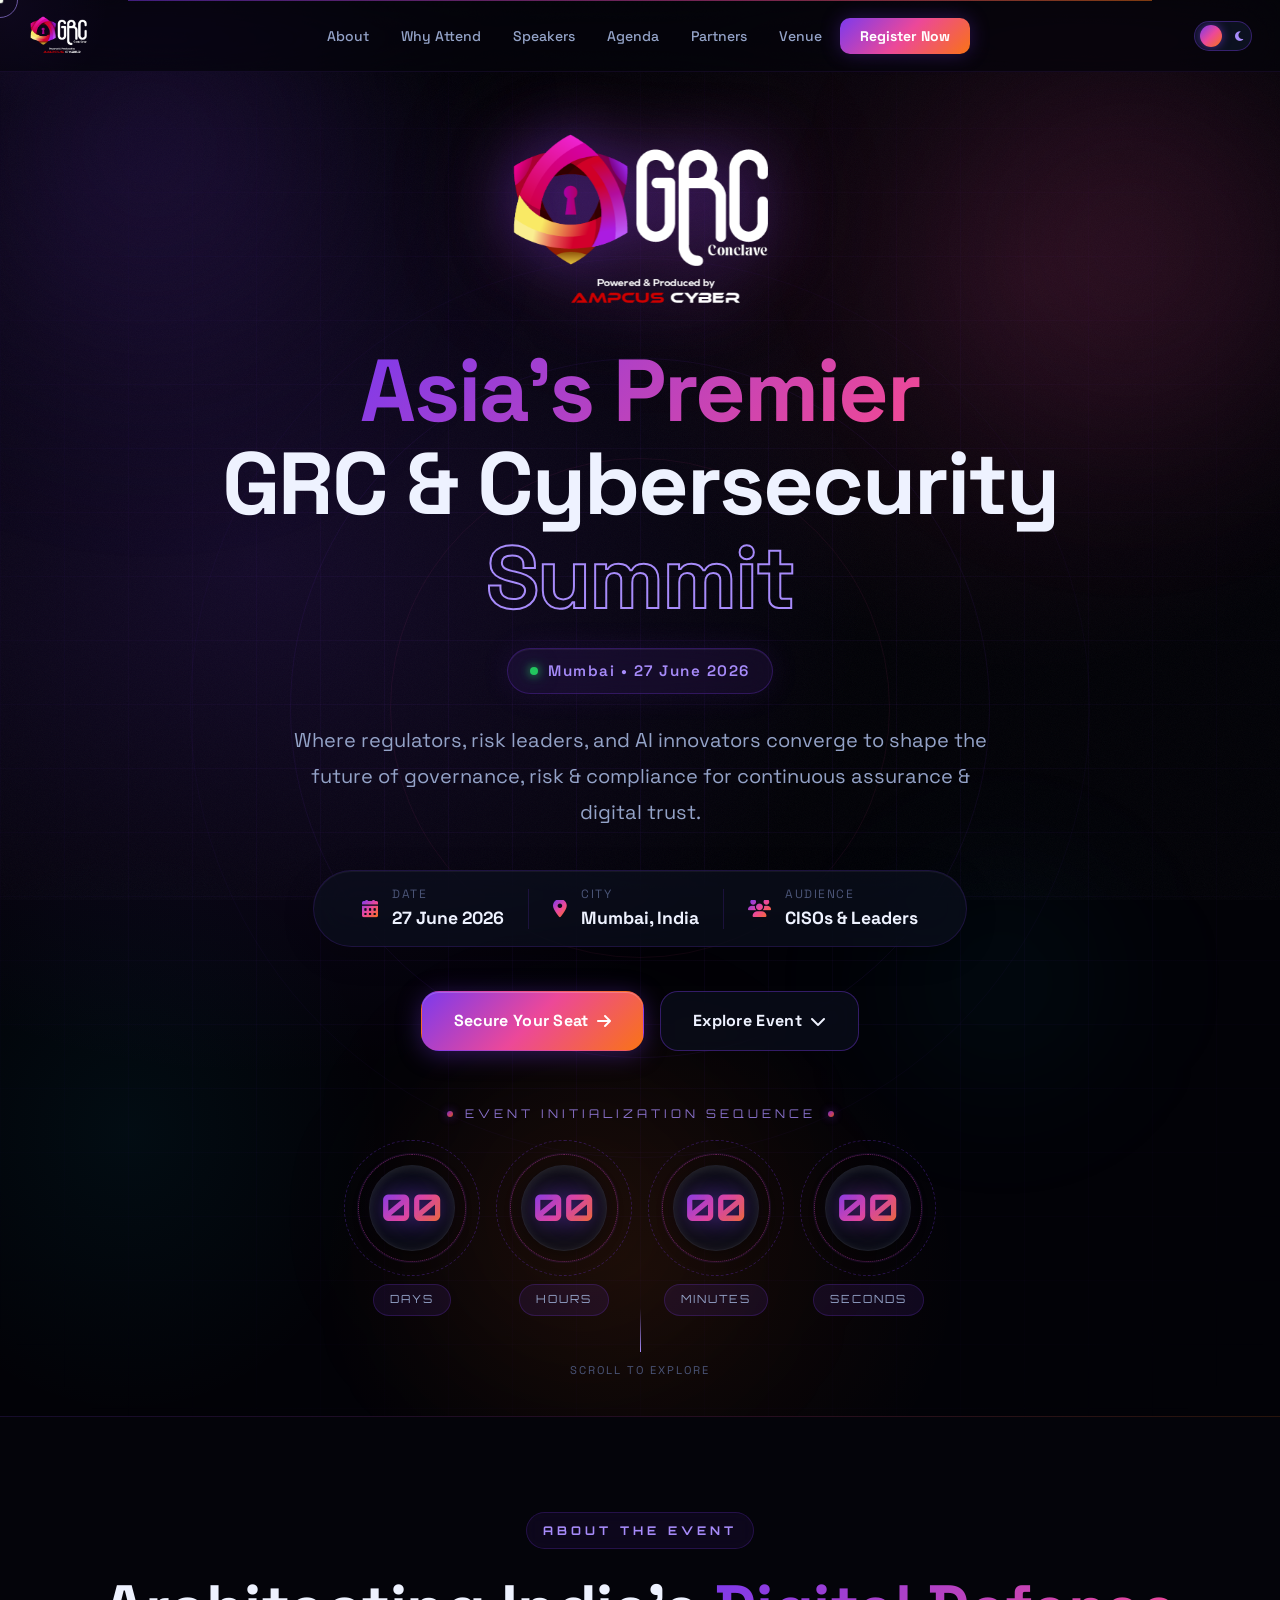
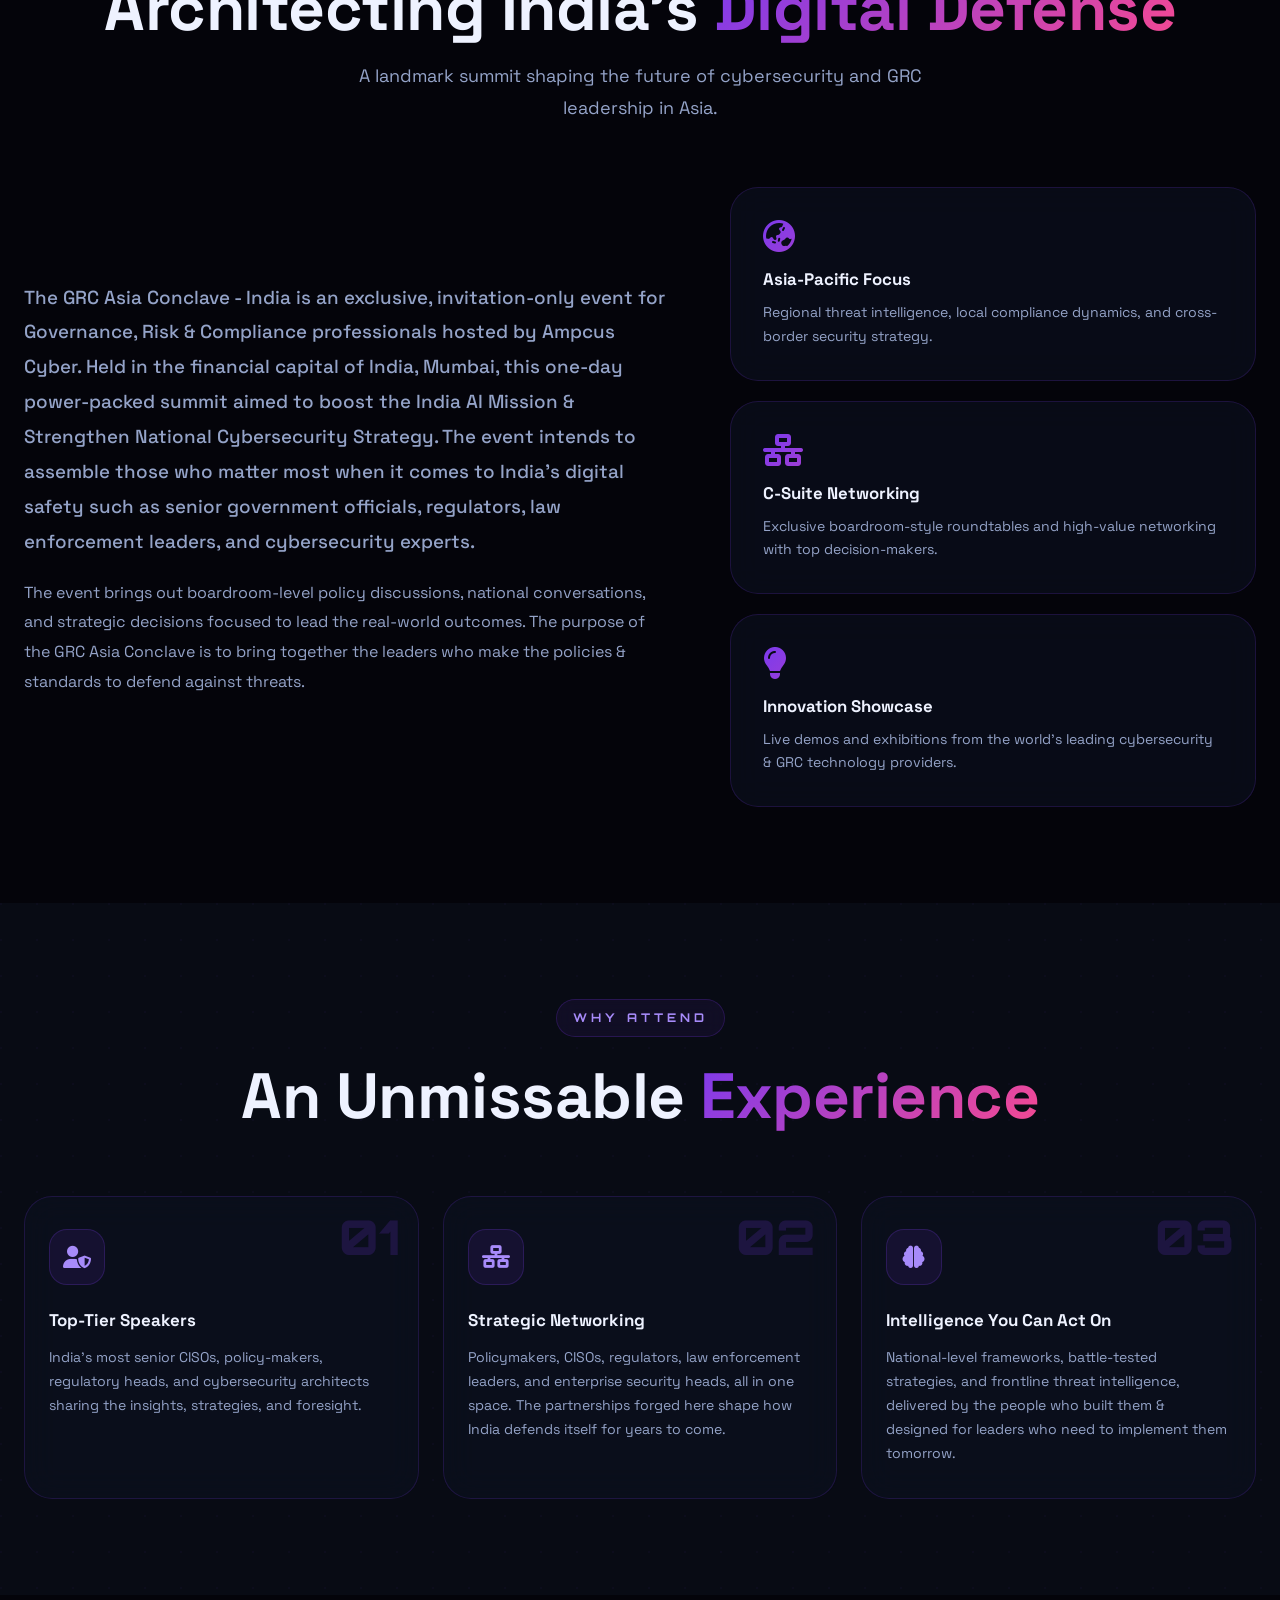
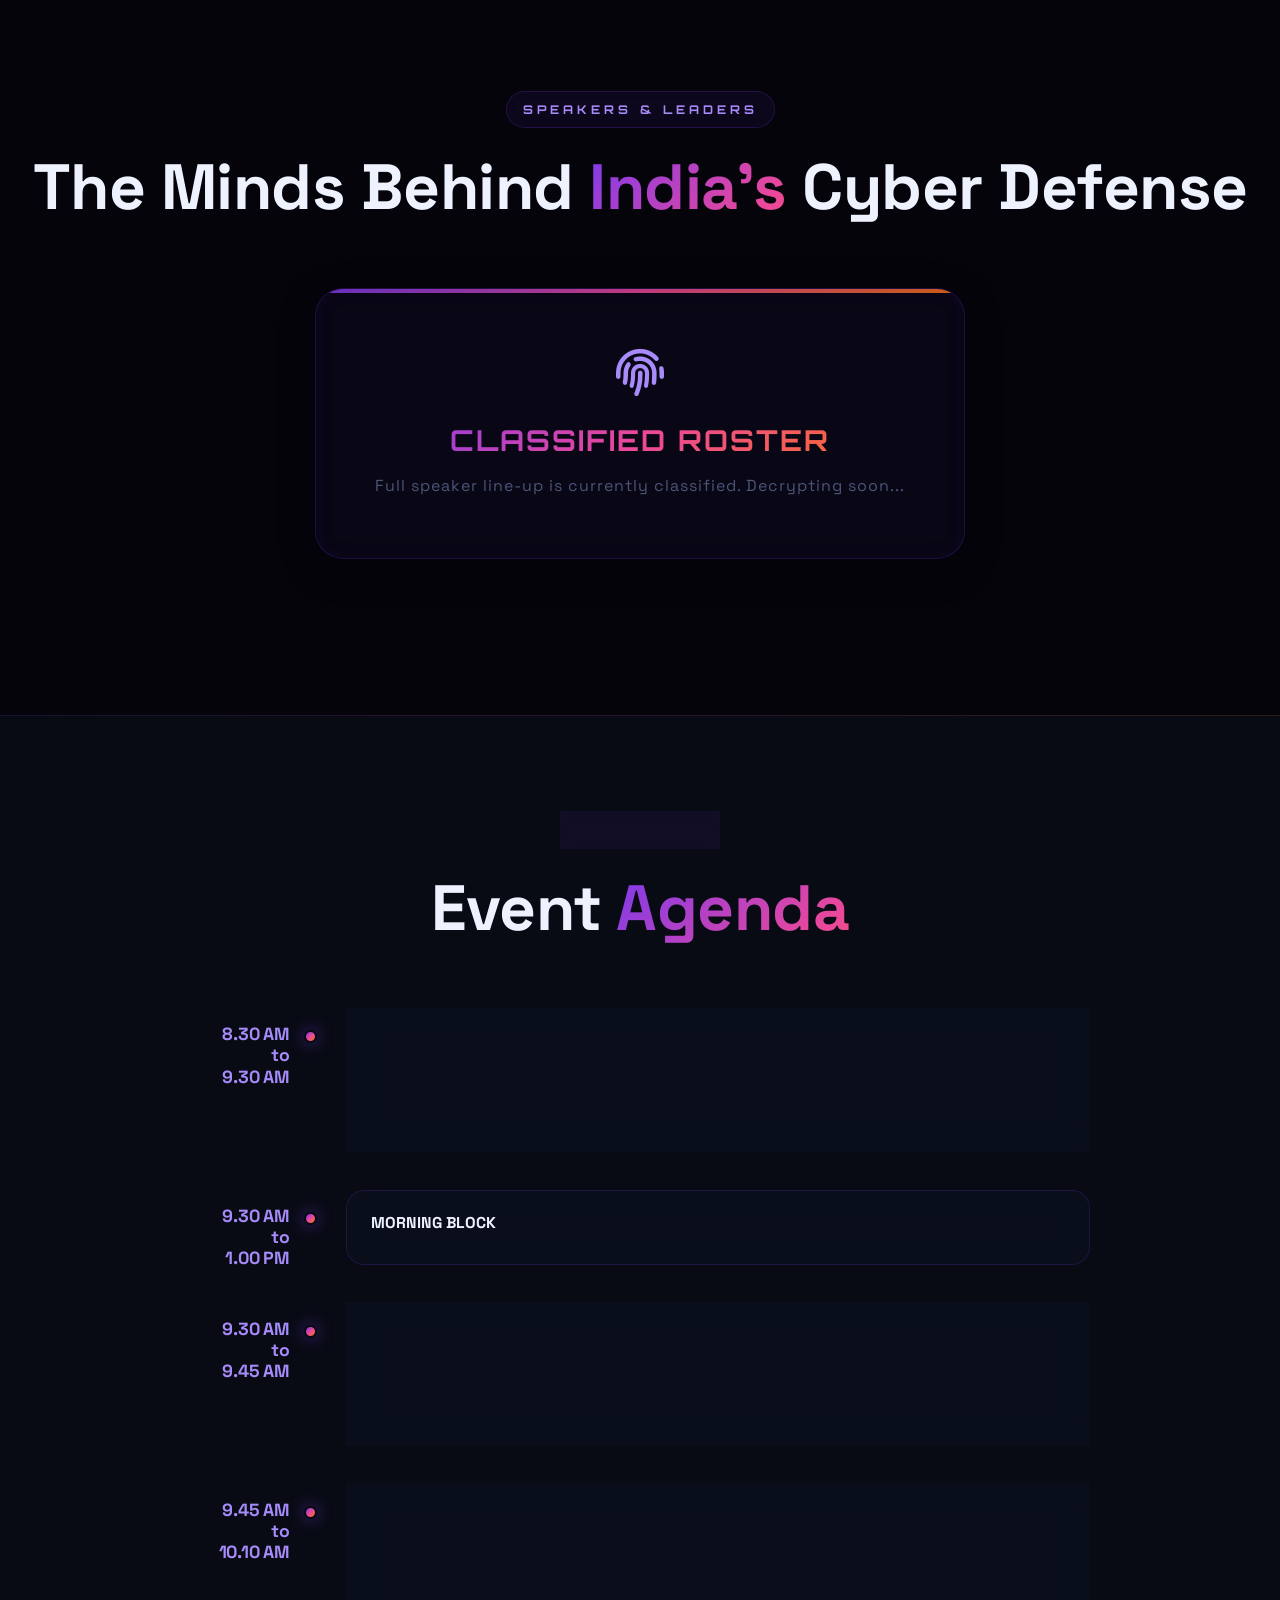
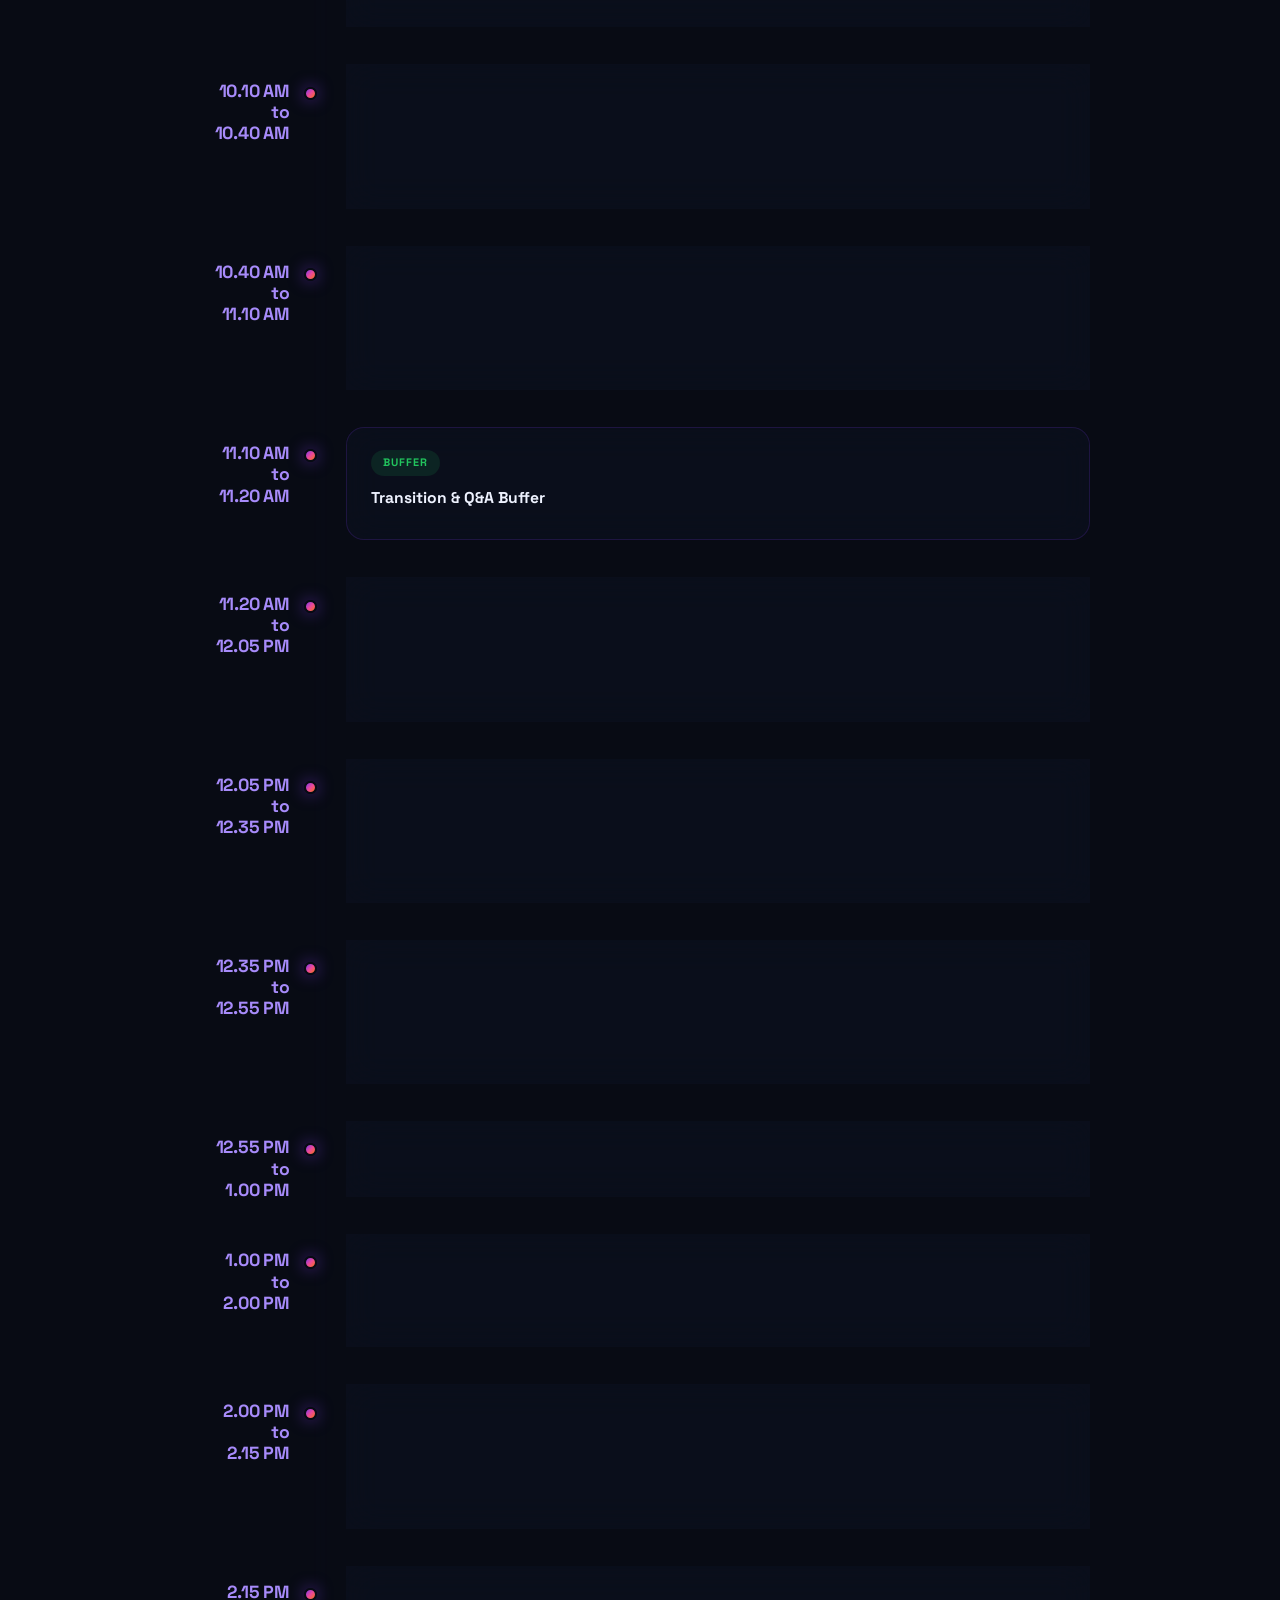
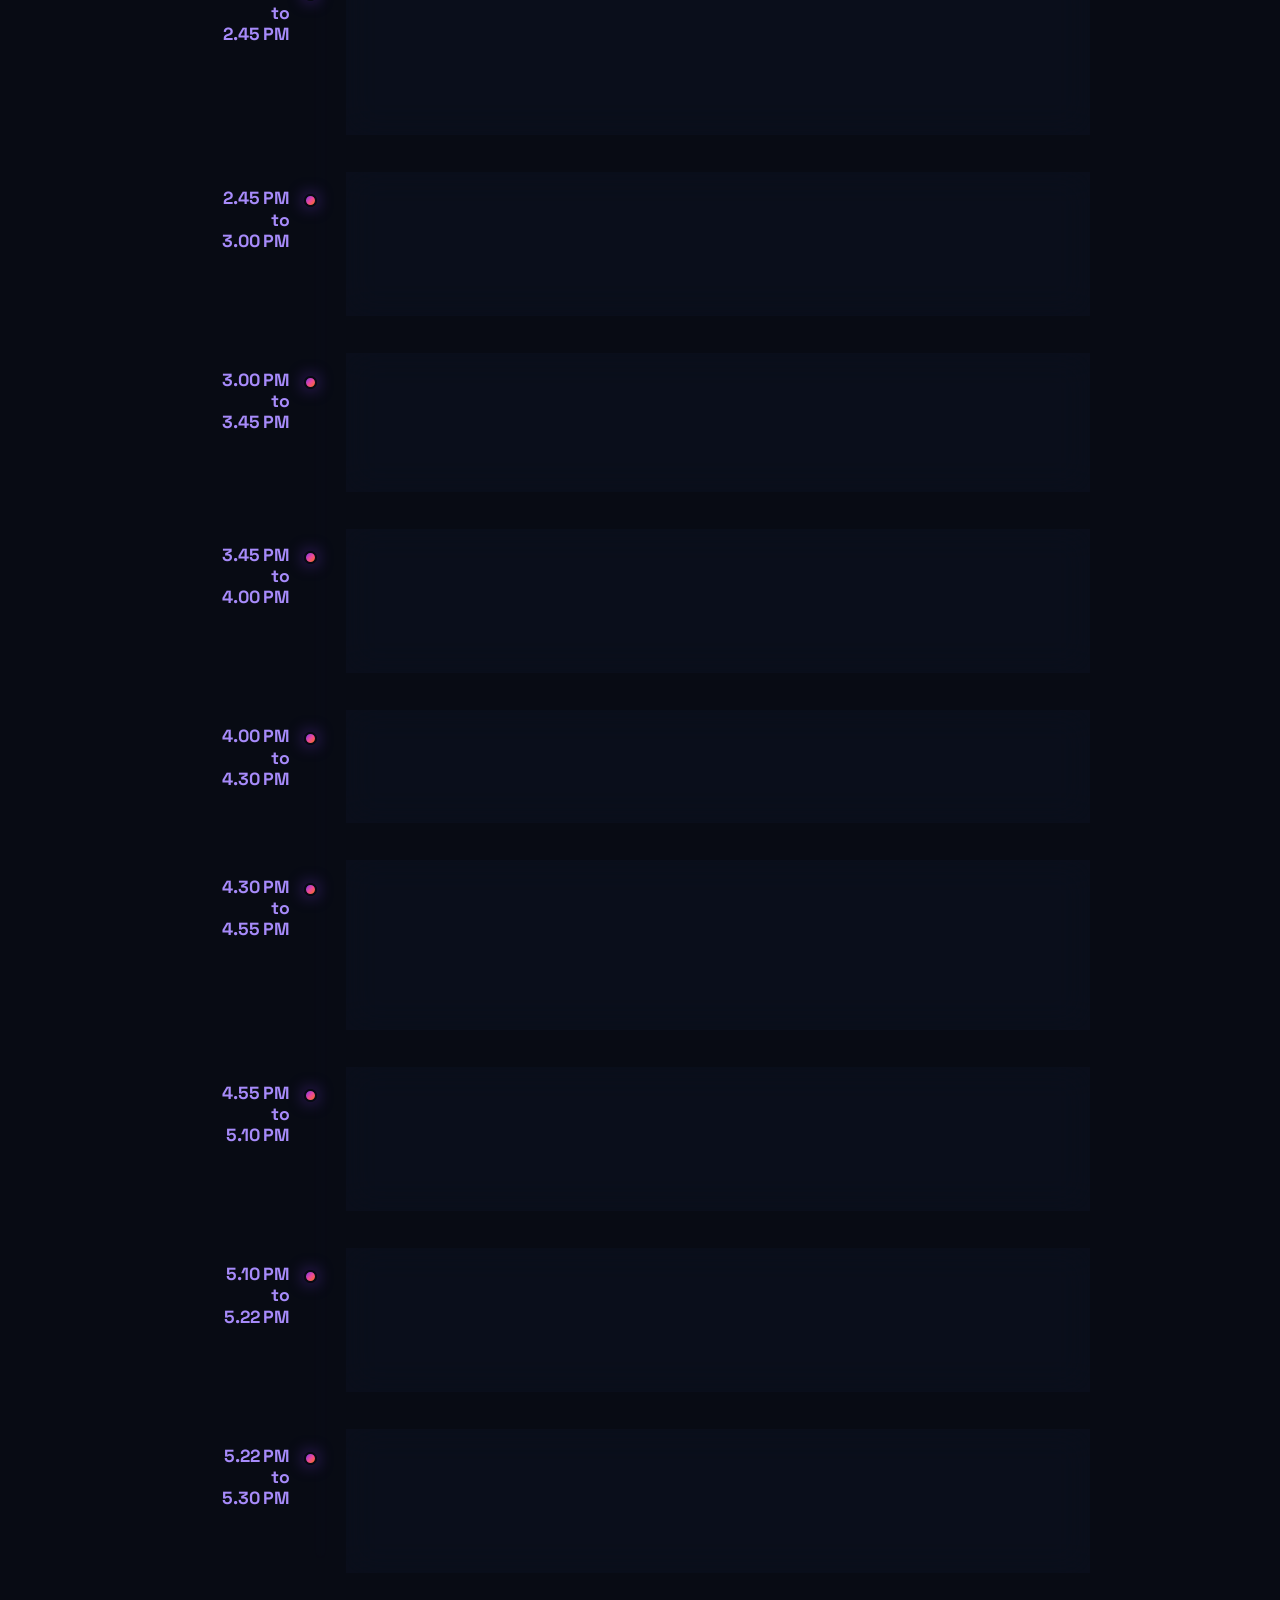
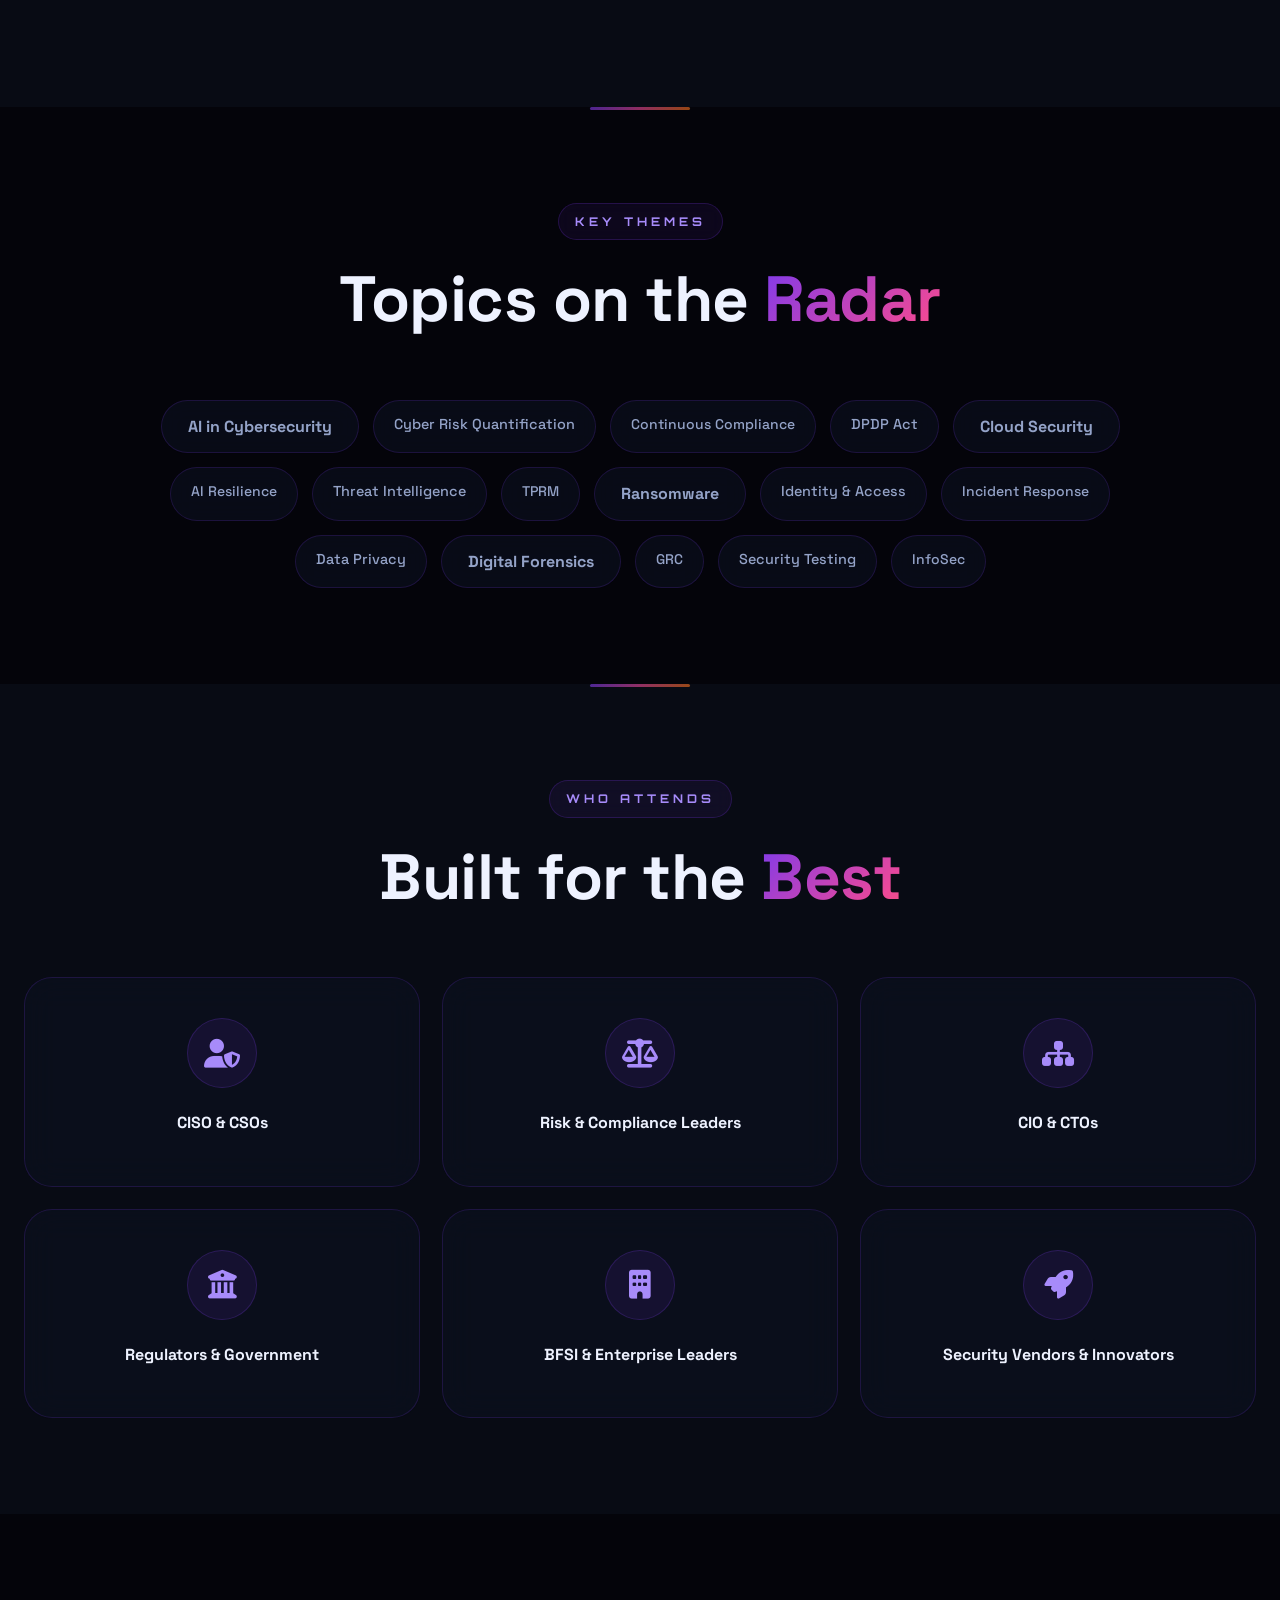
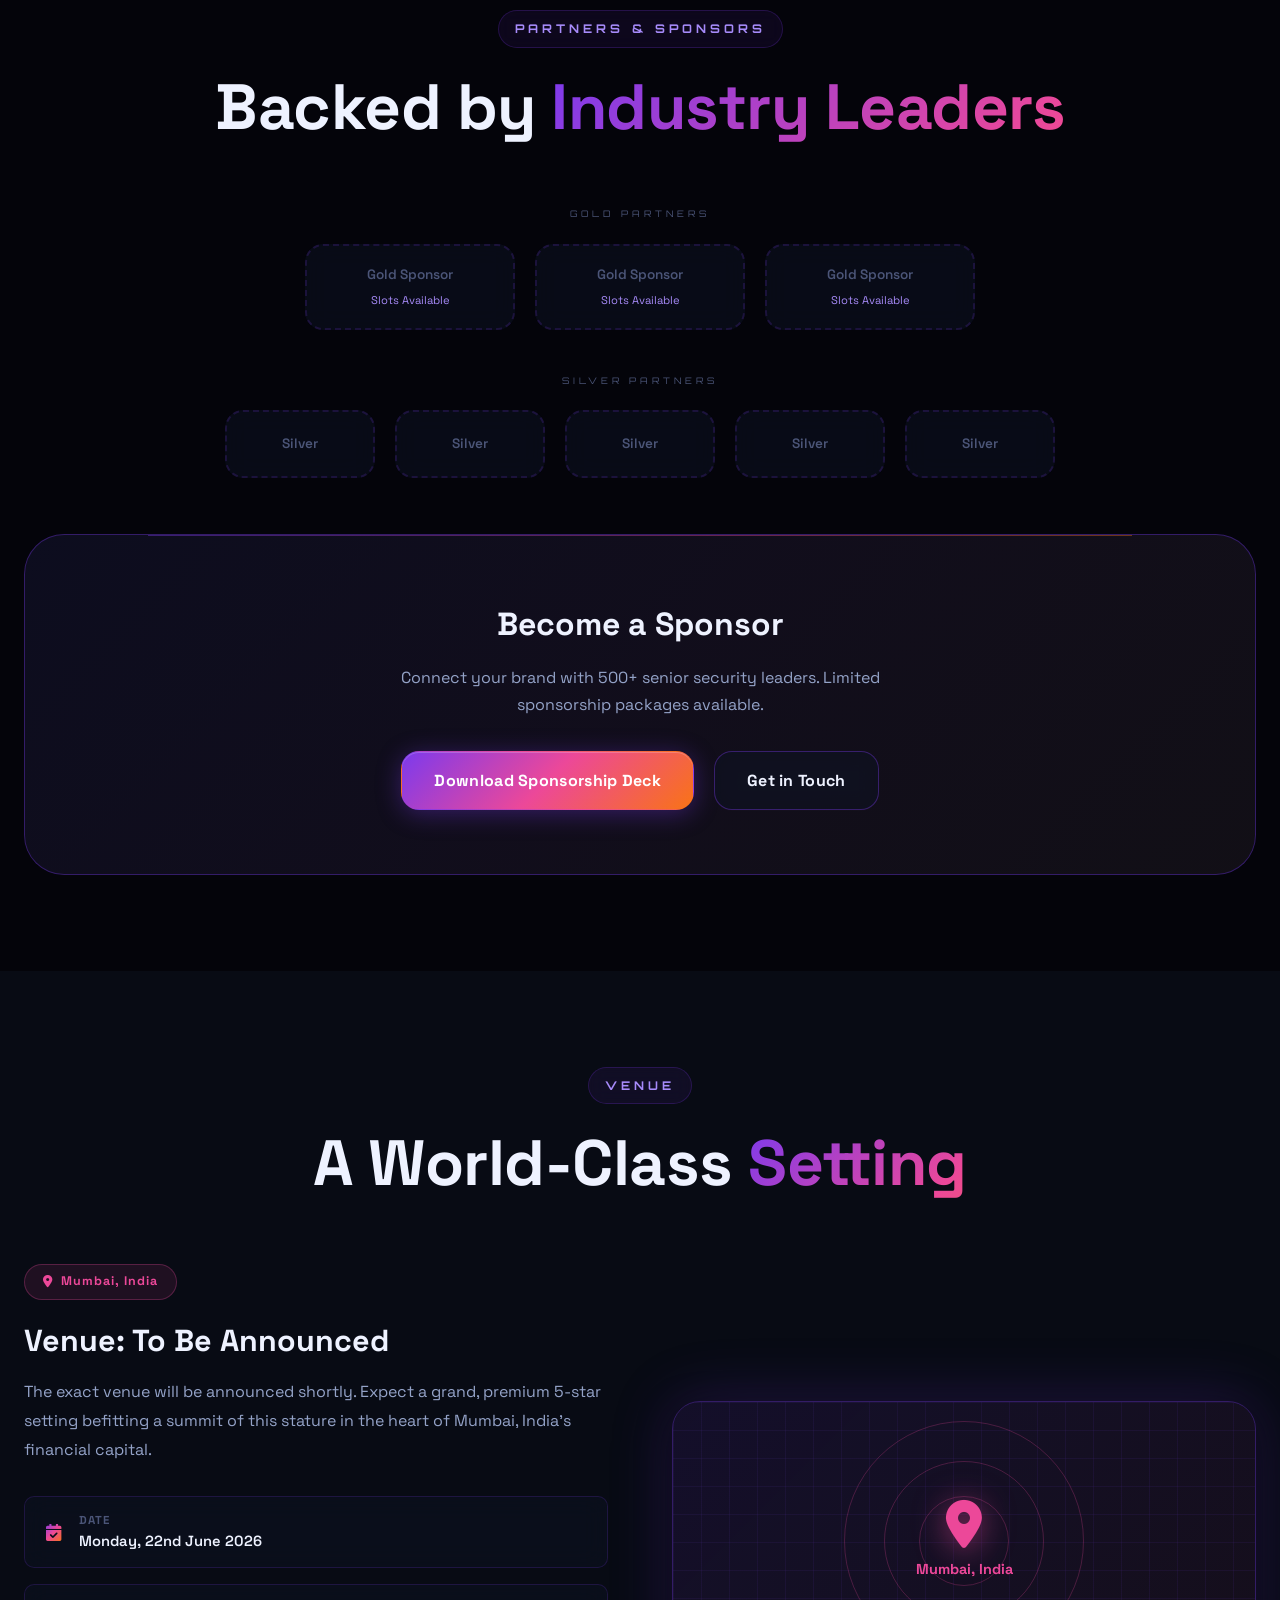
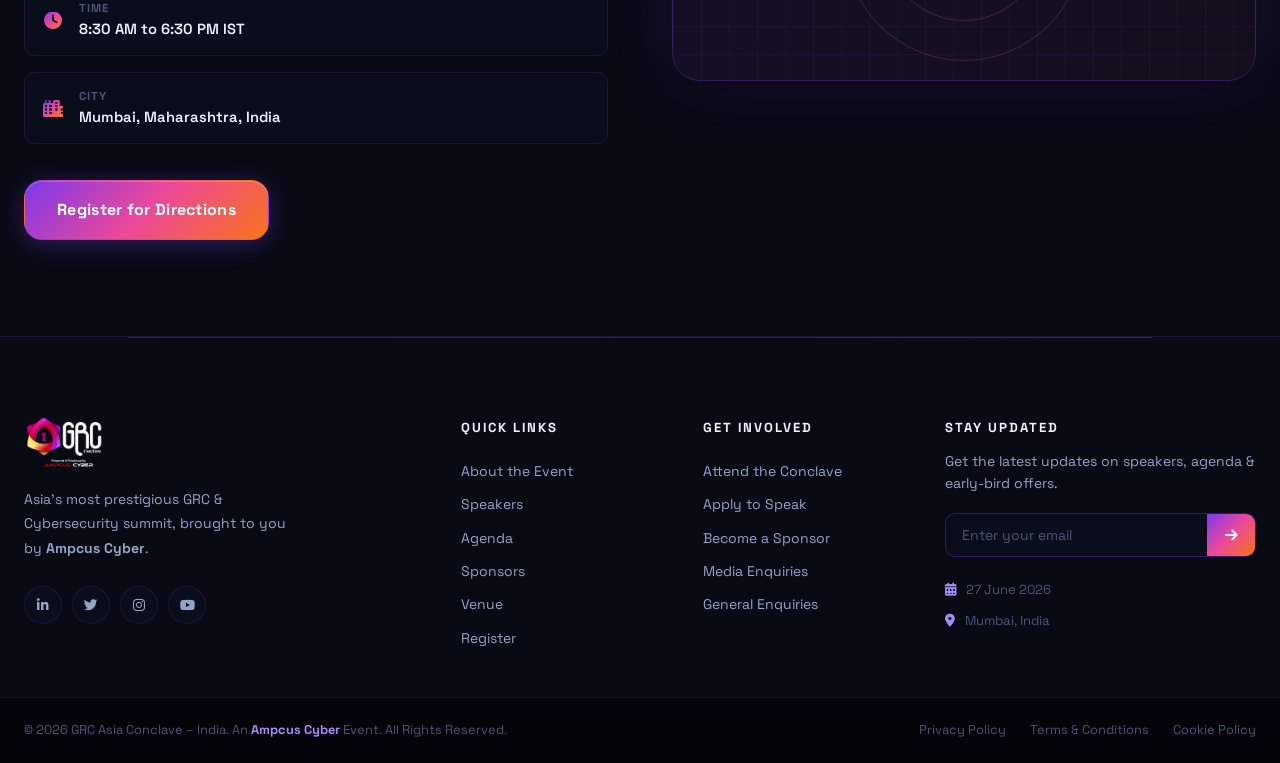
==== commit b7de027a: "style: enhance agenda time visibility with larger font, new family, and three-line format" ====
--- a/index.html
+++ b/index.html
@@ -581,7 +581,7 @@
 
       <div class="agenda-timeline">
         <div class="agenda-item" data-aos="fade-up">
-          <div class="agenda-time">8:30 – 9:30 AM</div>
+          <div class="agenda-time">8.30 AM<br>to<br>9.30 AM</div>
           <div class="agenda-content">
             <div class="agenda-dot"></div>
             <div class="agenda-body">
@@ -593,7 +593,7 @@
         </div>
 
         <div class="agenda-item agenda-block-header" data-aos="fade-up" data-aos-delay="50">
-          <div class="agenda-time">9:30 – 1:00 PM</div>
+          <div class="agenda-time">9.30 AM<br>to<br>1.00 PM</div>
           <div class="agenda-content">
             <div class="agenda-dot"></div>
             <div class="agenda-body">
@@ -603,7 +603,7 @@
         </div>
 
         <div class="agenda-item" data-aos="fade-up" data-aos-delay="100">
-          <div class="agenda-time">9:30 – 9:45 AM</div>
+          <div class="agenda-time">9.30 AM<br>to<br>9.45 AM</div>
           <div class="agenda-content">
             <div class="agenda-dot"></div>
             <div class="agenda-body">
@@ -615,7 +615,7 @@
         </div>
 
         <div class="agenda-item" data-aos="fade-up" data-aos-delay="150">
-          <div class="agenda-time">9:45 – 10:10 AM</div>
+          <div class="agenda-time">9.45 AM<br>to<br>10.10 AM</div>
           <div class="agenda-content">
             <div class="agenda-dot"></div>
             <div class="agenda-body">
@@ -627,7 +627,7 @@
         </div>
 
         <div class="agenda-item" data-aos="fade-up" data-aos-delay="200">
-          <div class="agenda-time">10:10 – 10:40 AM</div>
+          <div class="agenda-time">10.10 AM<br>to<br>10.40 AM</div>
           <div class="agenda-content">
             <div class="agenda-dot"></div>
             <div class="agenda-body">
@@ -639,7 +639,7 @@
         </div>
 
         <div class="agenda-item" data-aos="fade-up" data-aos-delay="250">
-          <div class="agenda-time">10:40 – 11:10 AM</div>
+          <div class="agenda-time">10.40 AM<br>to<br>11.10 AM</div>
           <div class="agenda-content">
             <div class="agenda-dot"></div>
             <div class="agenda-body">
@@ -651,7 +651,7 @@
         </div>
 
         <div class="agenda-item" data-aos="fade-up" data-aos-delay="300">
-          <div class="agenda-time">11:10 – 11:20 AM</div>
+          <div class="agenda-time">11.10 AM<br>to<br>11.20 AM</div>
           <div class="agenda-content">
             <div class="agenda-dot"></div>
             <div class="agenda-body">
@@ -662,7 +662,7 @@
         </div>
 
         <div class="agenda-item" data-aos="fade-up" data-aos-delay="350">
-          <div class="agenda-time">11:20 – 12:05 PM</div>
+          <div class="agenda-time">11.20 AM<br>to<br>12.05 PM</div>
           <div class="agenda-content">
             <div class="agenda-dot"></div>
             <div class="agenda-body">
@@ -674,7 +674,7 @@
         </div>
 
         <div class="agenda-item" data-aos="fade-up" data-aos-delay="400">
-          <div class="agenda-time">12:05 – 12:35 PM</div>
+          <div class="agenda-time">12.05 PM<br>to<br>12.35 PM</div>
           <div class="agenda-content">
             <div class="agenda-dot"></div>
             <div class="agenda-body">
@@ -686,7 +686,7 @@
         </div>
 
         <div class="agenda-item" data-aos="fade-up" data-aos-delay="450">
-          <div class="agenda-time">12:35 – 12:55 PM</div>
+          <div class="agenda-time">12.35 PM<br>to<br>12.55 PM</div>
           <div class="agenda-content">
             <div class="agenda-dot"></div>
             <div class="agenda-body">
@@ -698,7 +698,7 @@
         </div>
 
         <div class="agenda-item agenda-block-header" data-aos="fade-up" data-aos-delay="500">
-          <div class="agenda-time">12:55 – 1:00 PM</div>
+          <div class="agenda-time">12.55 PM<br>to<br>1.00 PM</div>
           <div class="agenda-content">
             <div class="agenda-dot"></div>
             <div class="agenda-body">
@@ -708,7 +708,7 @@
         </div>
 
         <div class="agenda-item" data-aos="fade-up" data-aos-delay="550">
-          <div class="agenda-time">1:00 – 2:00 PM</div>
+          <div class="agenda-time">1.00 PM<br>to<br>2.00 PM</div>
           <div class="agenda-content">
             <div class="agenda-dot"></div>
             <div class="agenda-body">
@@ -719,7 +719,7 @@
         </div>
 
         <div class="agenda-item" data-aos="fade-up" data-aos-delay="600">
-          <div class="agenda-time">2:00 – 2:15 PM</div>
+          <div class="agenda-time">2.00 PM<br>to<br>2.15 PM</div>
           <div class="agenda-content">
             <div class="agenda-dot"></div>
             <div class="agenda-body">
@@ -731,7 +731,7 @@
         </div>
 
         <div class="agenda-item" data-aos="fade-up" data-aos-delay="650">
-          <div class="agenda-time">2:15 – 2:45 PM</div>
+          <div class="agenda-time">2.15 PM<br>to<br>2.45 PM</div>
           <div class="agenda-content">
             <div class="agenda-dot"></div>
             <div class="agenda-body">
@@ -743,7 +743,7 @@
         </div>
 
         <div class="agenda-item" data-aos="fade-up" data-aos-delay="700">
-          <div class="agenda-time">2:45 – 3:00 PM</div>
+          <div class="agenda-time">2.45 PM<br>to<br>3.00 PM</div>
           <div class="agenda-content">
             <div class="agenda-dot"></div>
             <div class="agenda-body">
@@ -755,7 +755,7 @@
         </div>
 
         <div class="agenda-item" data-aos="fade-up" data-aos-delay="750">
-          <div class="agenda-time">3:00 – 3:45 PM</div>
+          <div class="agenda-time">3.00 PM<br>to<br>3.45 PM</div>
           <div class="agenda-content">
             <div class="agenda-dot"></div>
             <div class="agenda-body">
@@ -766,7 +766,7 @@
         </div>
 
         <div class="agenda-item" data-aos="fade-up" data-aos-delay="800">
-          <div class="agenda-time">3:45 – 4:00 PM</div>
+          <div class="agenda-time">3.45 PM<br>to<br>4.00 PM</div>
           <div class="agenda-content">
             <div class="agenda-dot"></div>
             <div class="agenda-body">
@@ -778,7 +778,7 @@
         </div>
 
         <div class="agenda-item" data-aos="fade-up" data-aos-delay="850">
-          <div class="agenda-time">4:00 – 4:30 PM</div>
+          <div class="agenda-time">4.00 PM<br>to<br>4.30 PM</div>
           <div class="agenda-content">
             <div class="agenda-dot"></div>
             <div class="agenda-body">
@@ -789,7 +789,7 @@
         </div>
 
         <div class="agenda-item" data-aos="fade-up" data-aos-delay="900">
-          <div class="agenda-time">4:30 – 4:55 PM</div>
+          <div class="agenda-time">4.30 PM<br>to<br>4.55 PM</div>
           <div class="agenda-content">
             <div class="agenda-dot"></div>
             <div class="agenda-body">
@@ -801,7 +801,7 @@
         </div>
 
         <div class="agenda-item" data-aos="fade-up" data-aos-delay="950">
-          <div class="agenda-time">4:55 – 5:10 PM</div>
+          <div class="agenda-time">4.55 PM<br>to<br>5.10 PM</div>
           <div class="agenda-content">
             <div class="agenda-dot"></div>
             <div class="agenda-body">
@@ -813,7 +813,7 @@
         </div>
 
         <div class="agenda-item" data-aos="fade-up" data-aos-delay="1000">
-          <div class="agenda-time">5:10 – 5:22 PM</div>
+          <div class="agenda-time">5.10 PM<br>to<br>5.22 PM</div>
           <div class="agenda-content">
             <div class="agenda-dot"></div>
             <div class="agenda-body">
@@ -825,7 +825,7 @@
         </div>
 
         <div class="agenda-item" data-aos="fade-up" data-aos-delay="1050">
-          <div class="agenda-time">5:22 – 5:30 PM</div>
+          <div class="agenda-time">5.22 PM<br>to<br>5.30 PM</div>
           <div class="agenda-content">
             <div class="agenda-dot"></div>
             <div class="agenda-body">
--- a/css/style.css
+++ b/css/style.css
@@ -1881,19 +1881,21 @@
 
 .agenda-item {
   display: grid;
-  grid-template-columns: 130px 1fr;
-  margin-bottom: 25px; /* Increased margin for better spacing */
+  grid-template-columns: 120px 1fr;
+  margin-bottom: 30px; /* More spacing for larger times */
   align-items: flex-start;
 }
 
 .agenda-time {
-  font-family: 'Orbitron', monospace;
-  font-size: 0.68rem;
+  font-family: var(--font-display);
+  font-size: 1.1rem;
+  font-weight: 700;
   color: var(--brand-purple-light);
-  padding-right: 24px;
-  padding-top: 22px;
+  padding-right: 20px;
+  padding-top: 16px;
   text-align: right;
-  line-height: 1.5;
+  line-height: 1.2;
+  letter-spacing: -0.2px;
 }
 
 .agenda-content {
@@ -3034,9 +3036,9 @@
   .speakers-grid,
   .audience-grid { grid-template-columns: 1fr; }
 
-  .agenda-timeline::before { left: 100px; }
-  .agenda-item { grid-template-columns: 100px 1fr; }
-  .agenda-time { font-size: 0.63rem; }
+  .agenda-timeline::before { left: 95px; }
+  .agenda-item { grid-template-columns: 95px 1fr; }
+  .agenda-time { font-size: 0.9rem; line-height: 1.2; padding-top: 14px; }
 
   .form-row { grid-template-columns: 1fr; }
 
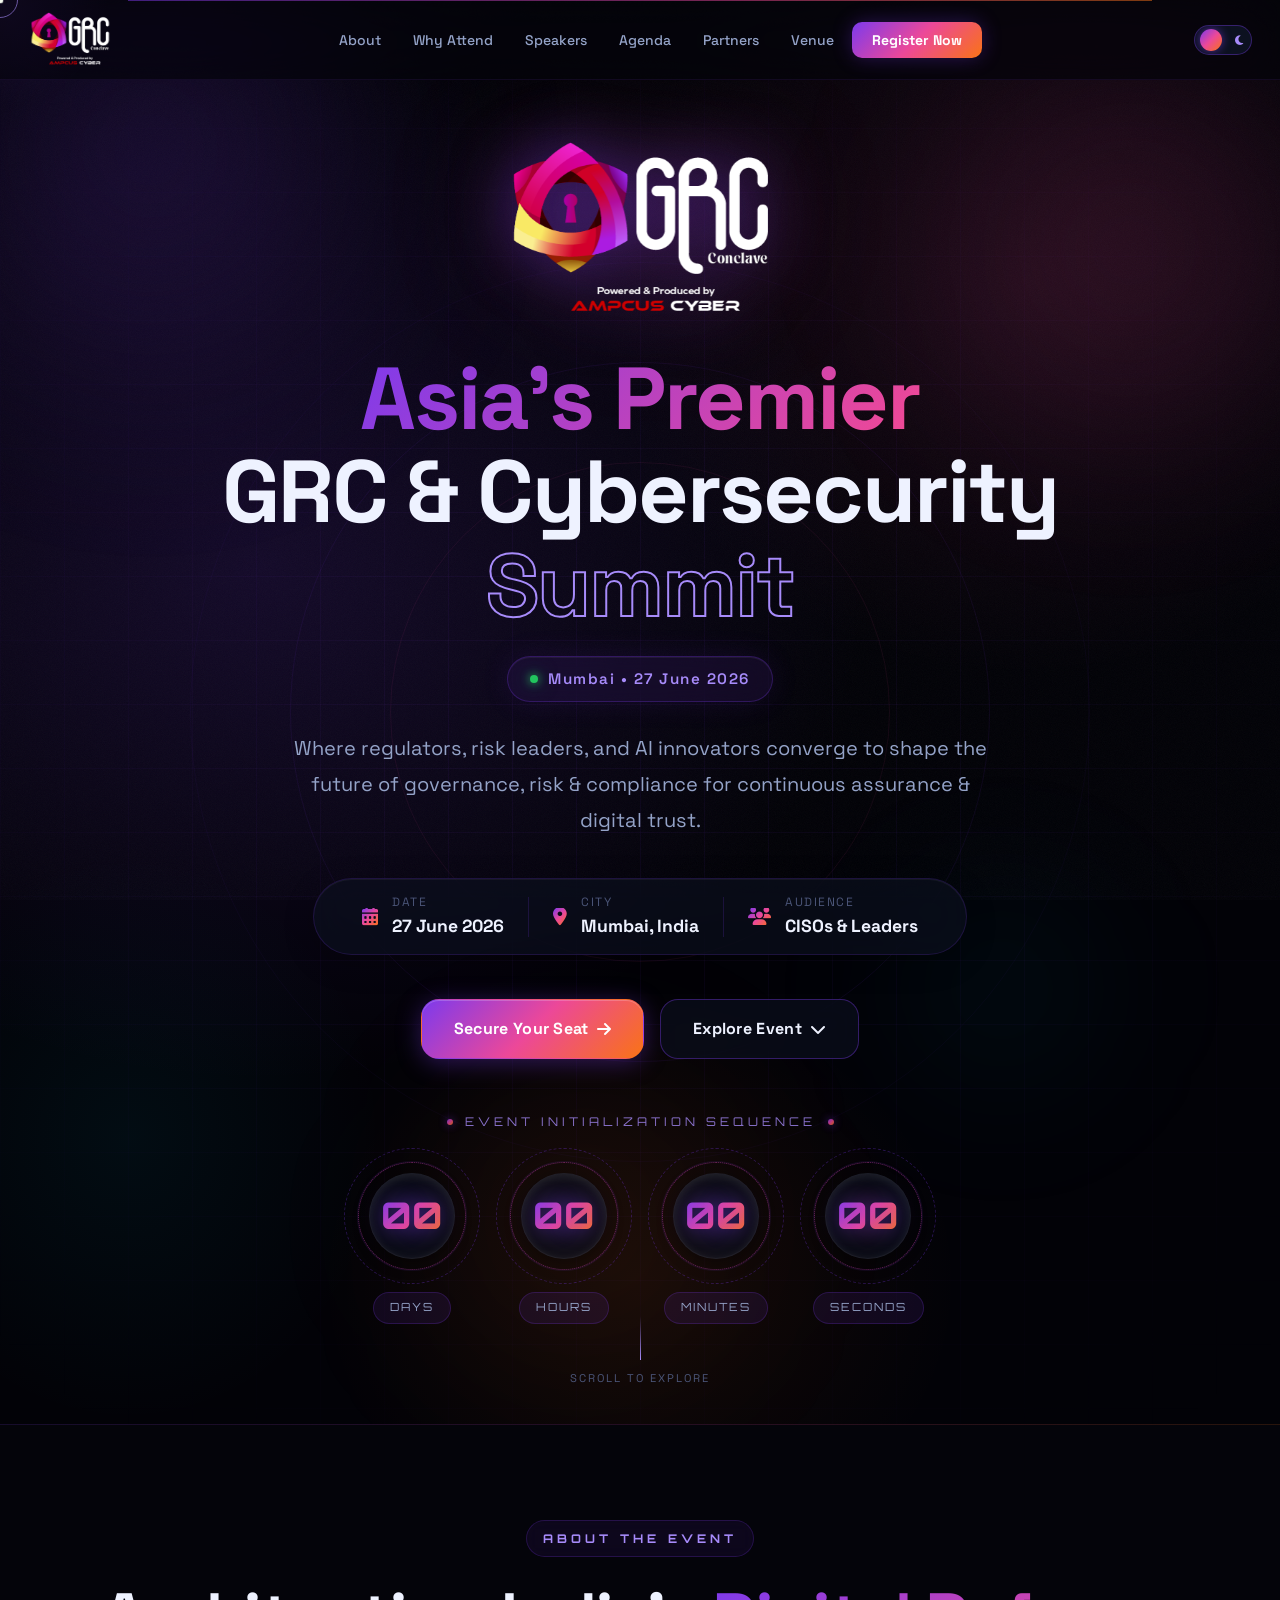
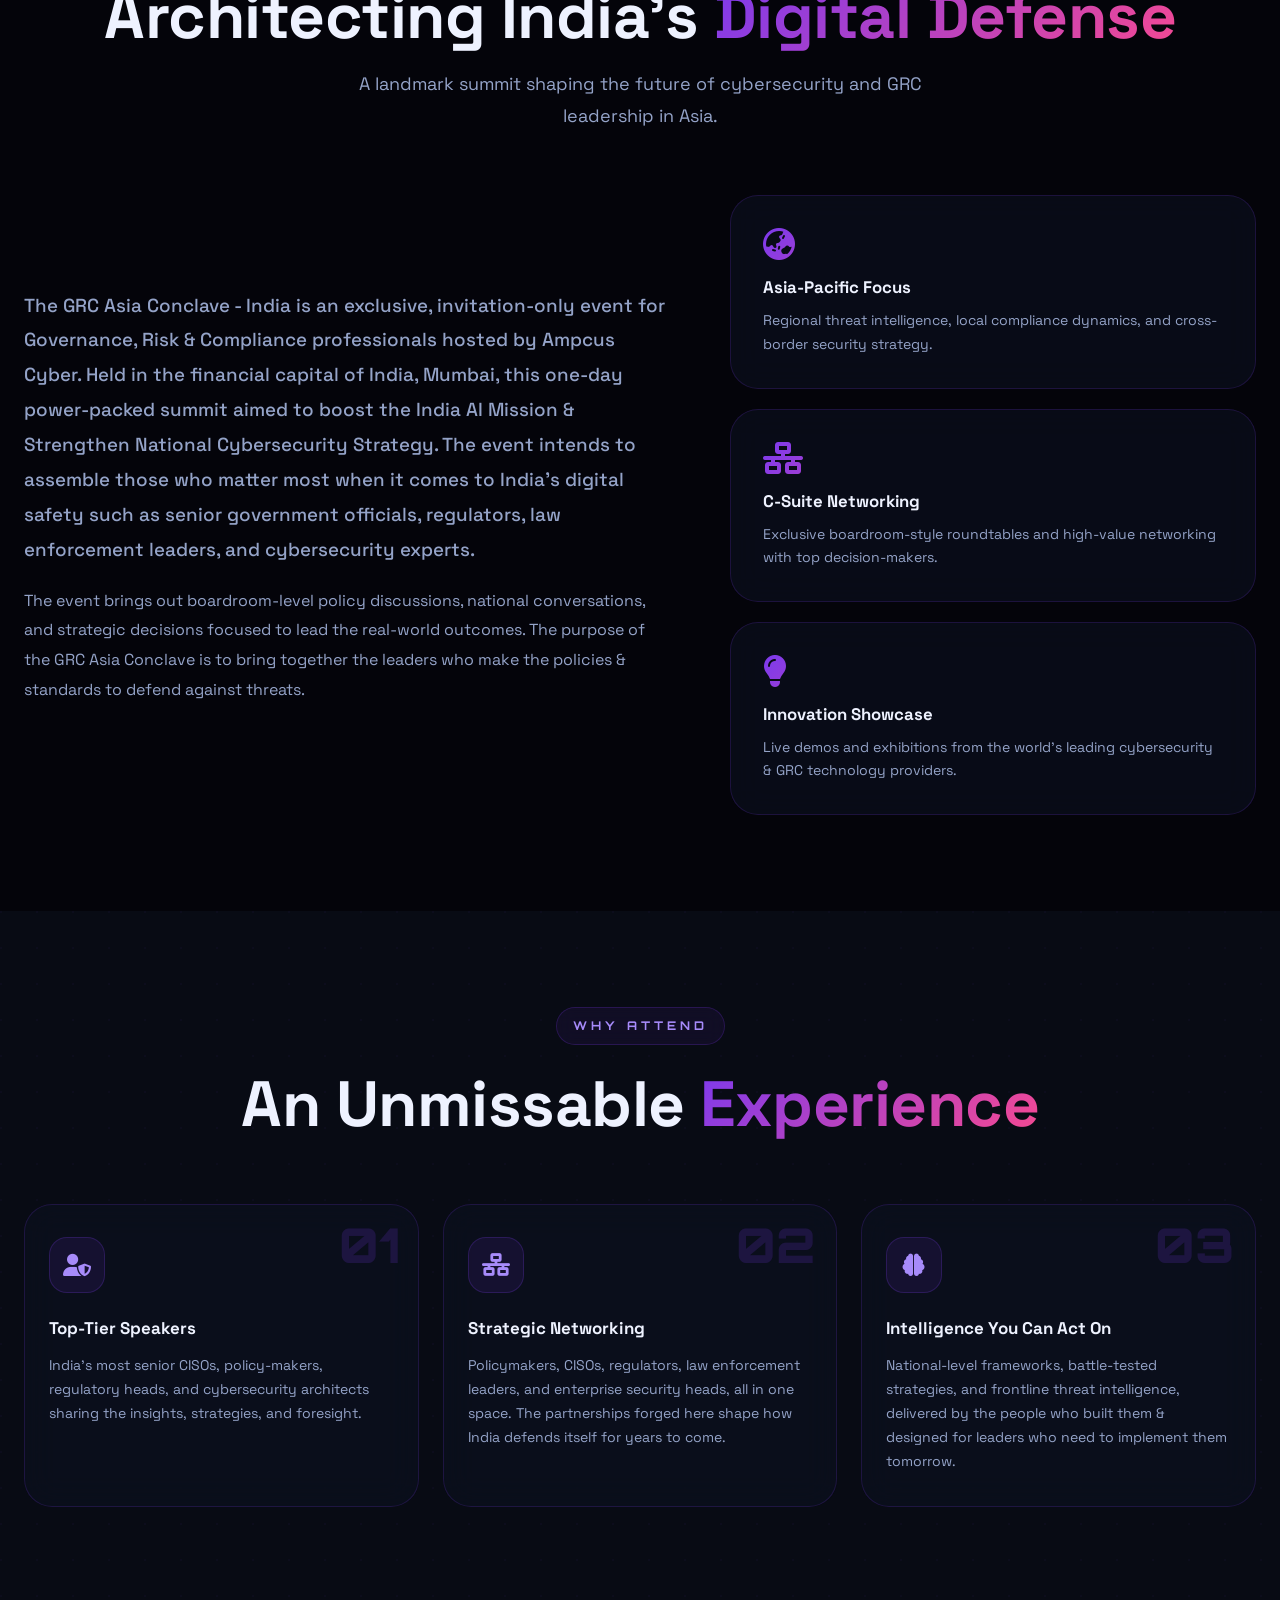
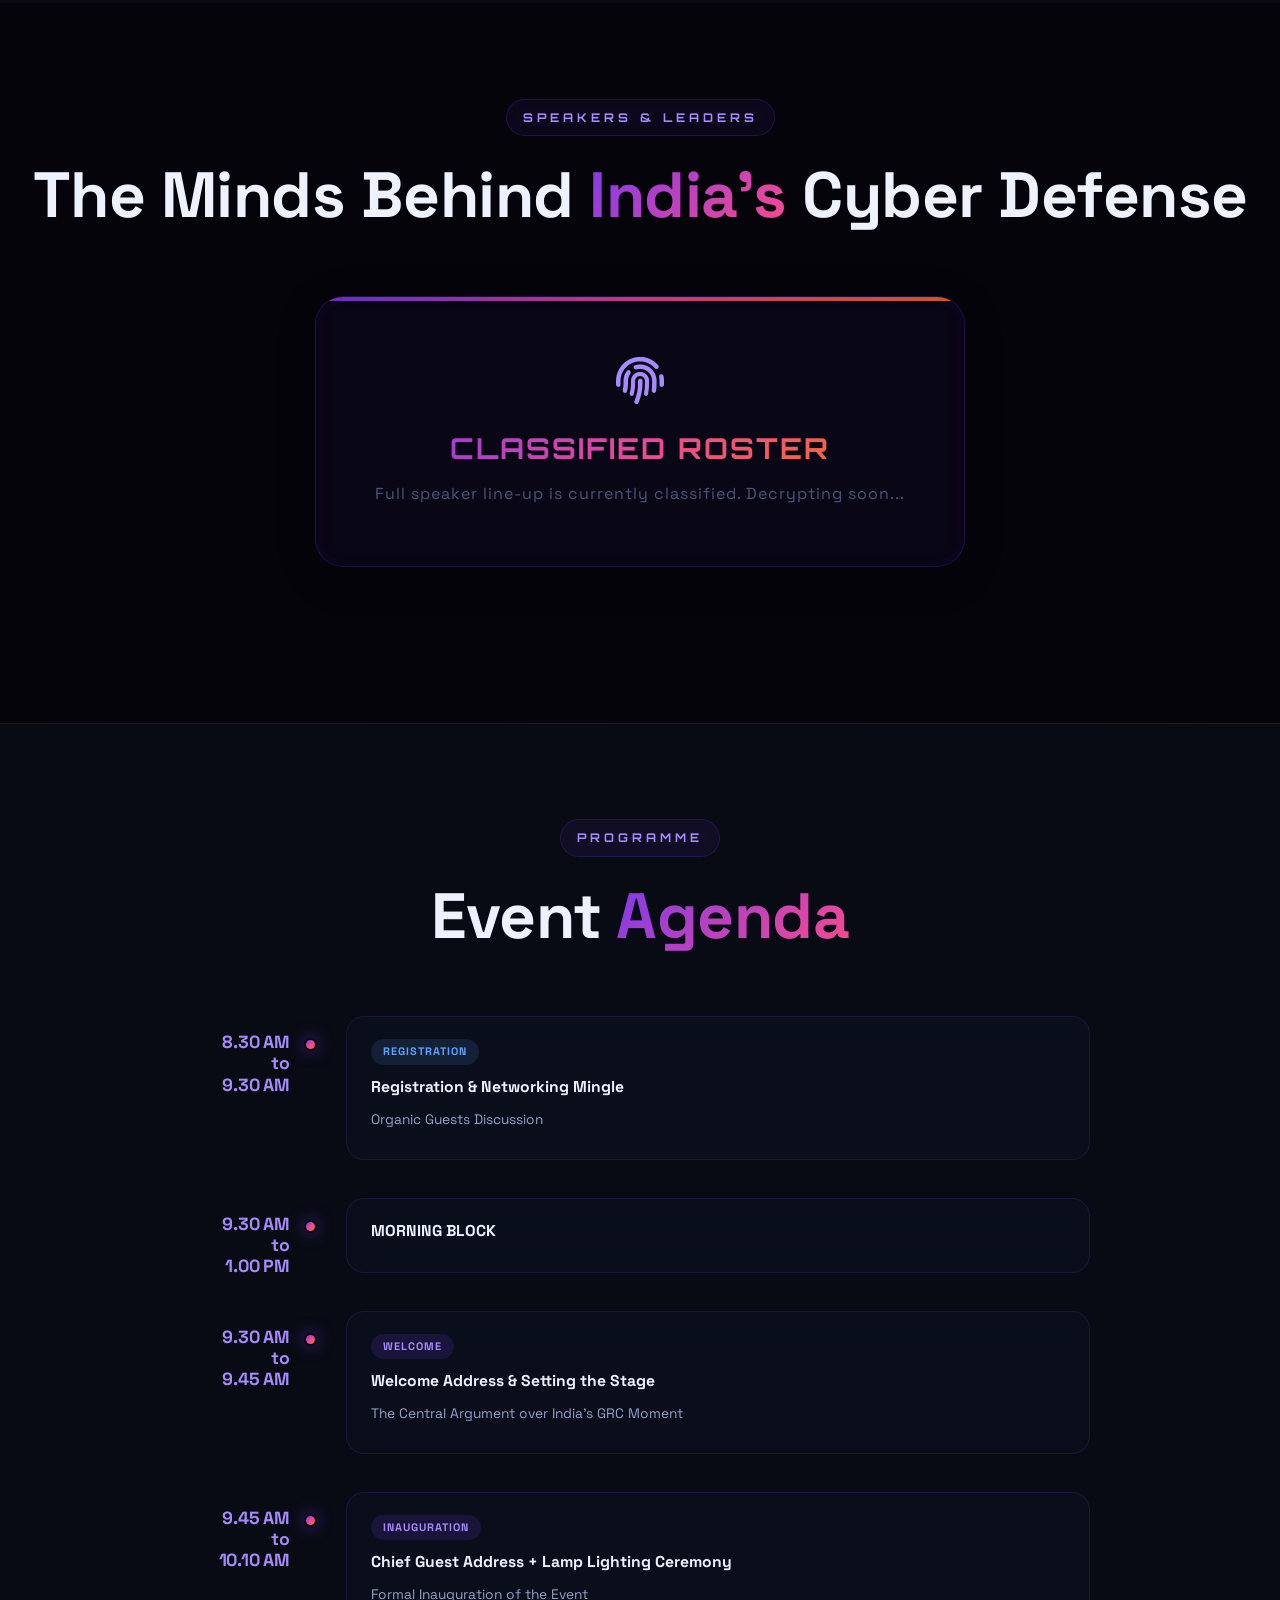
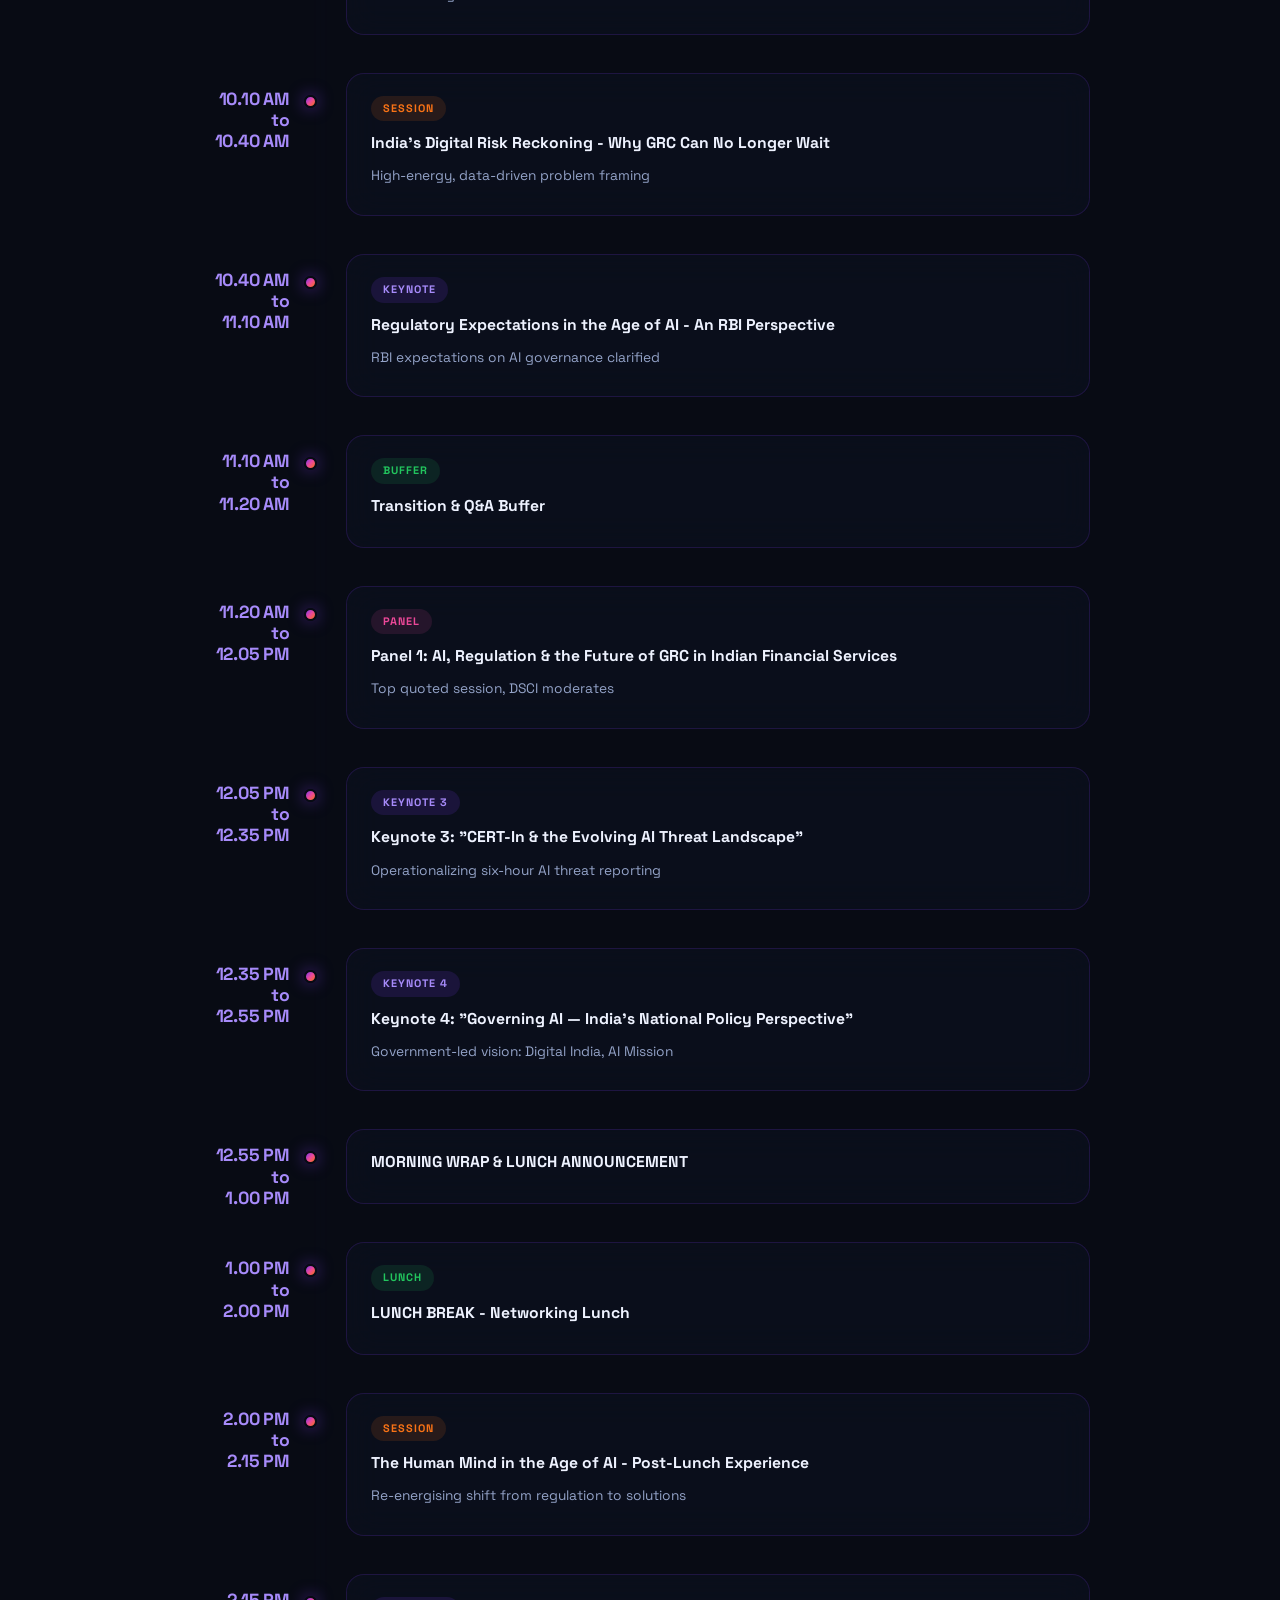
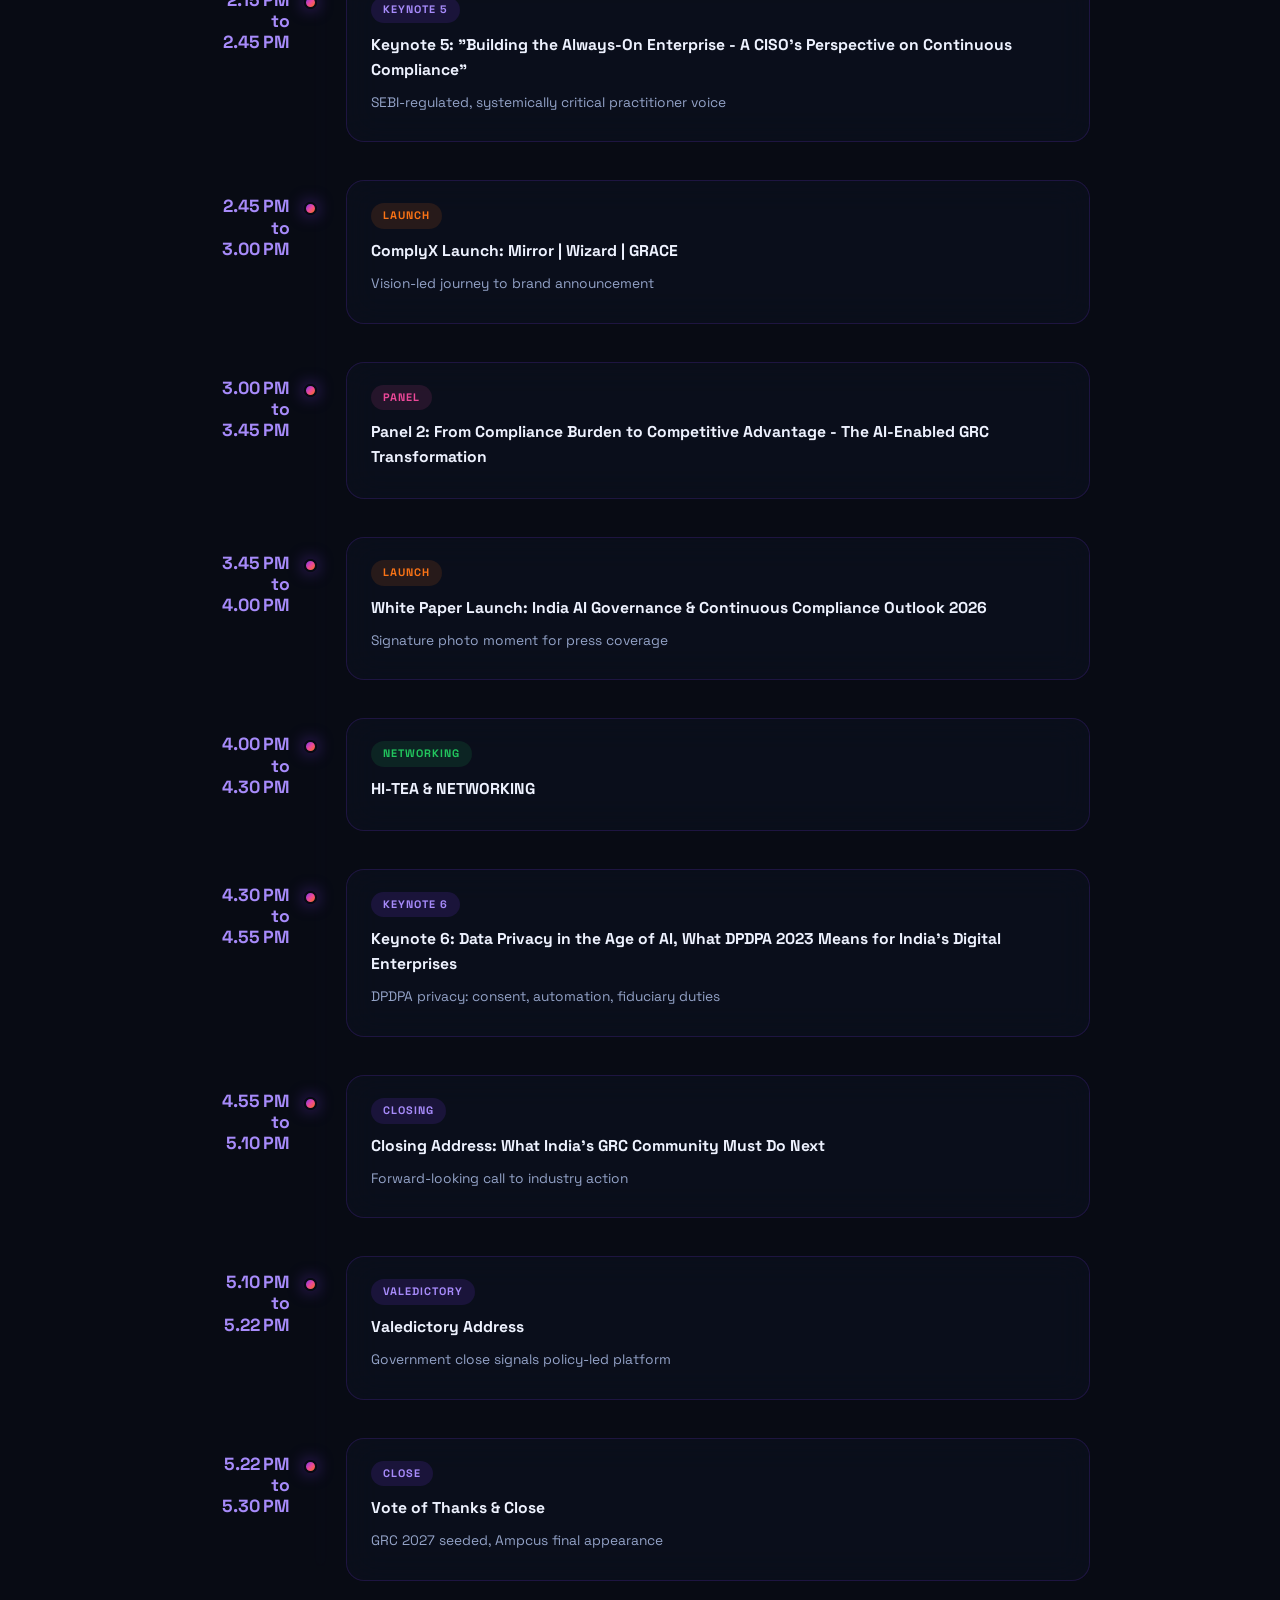
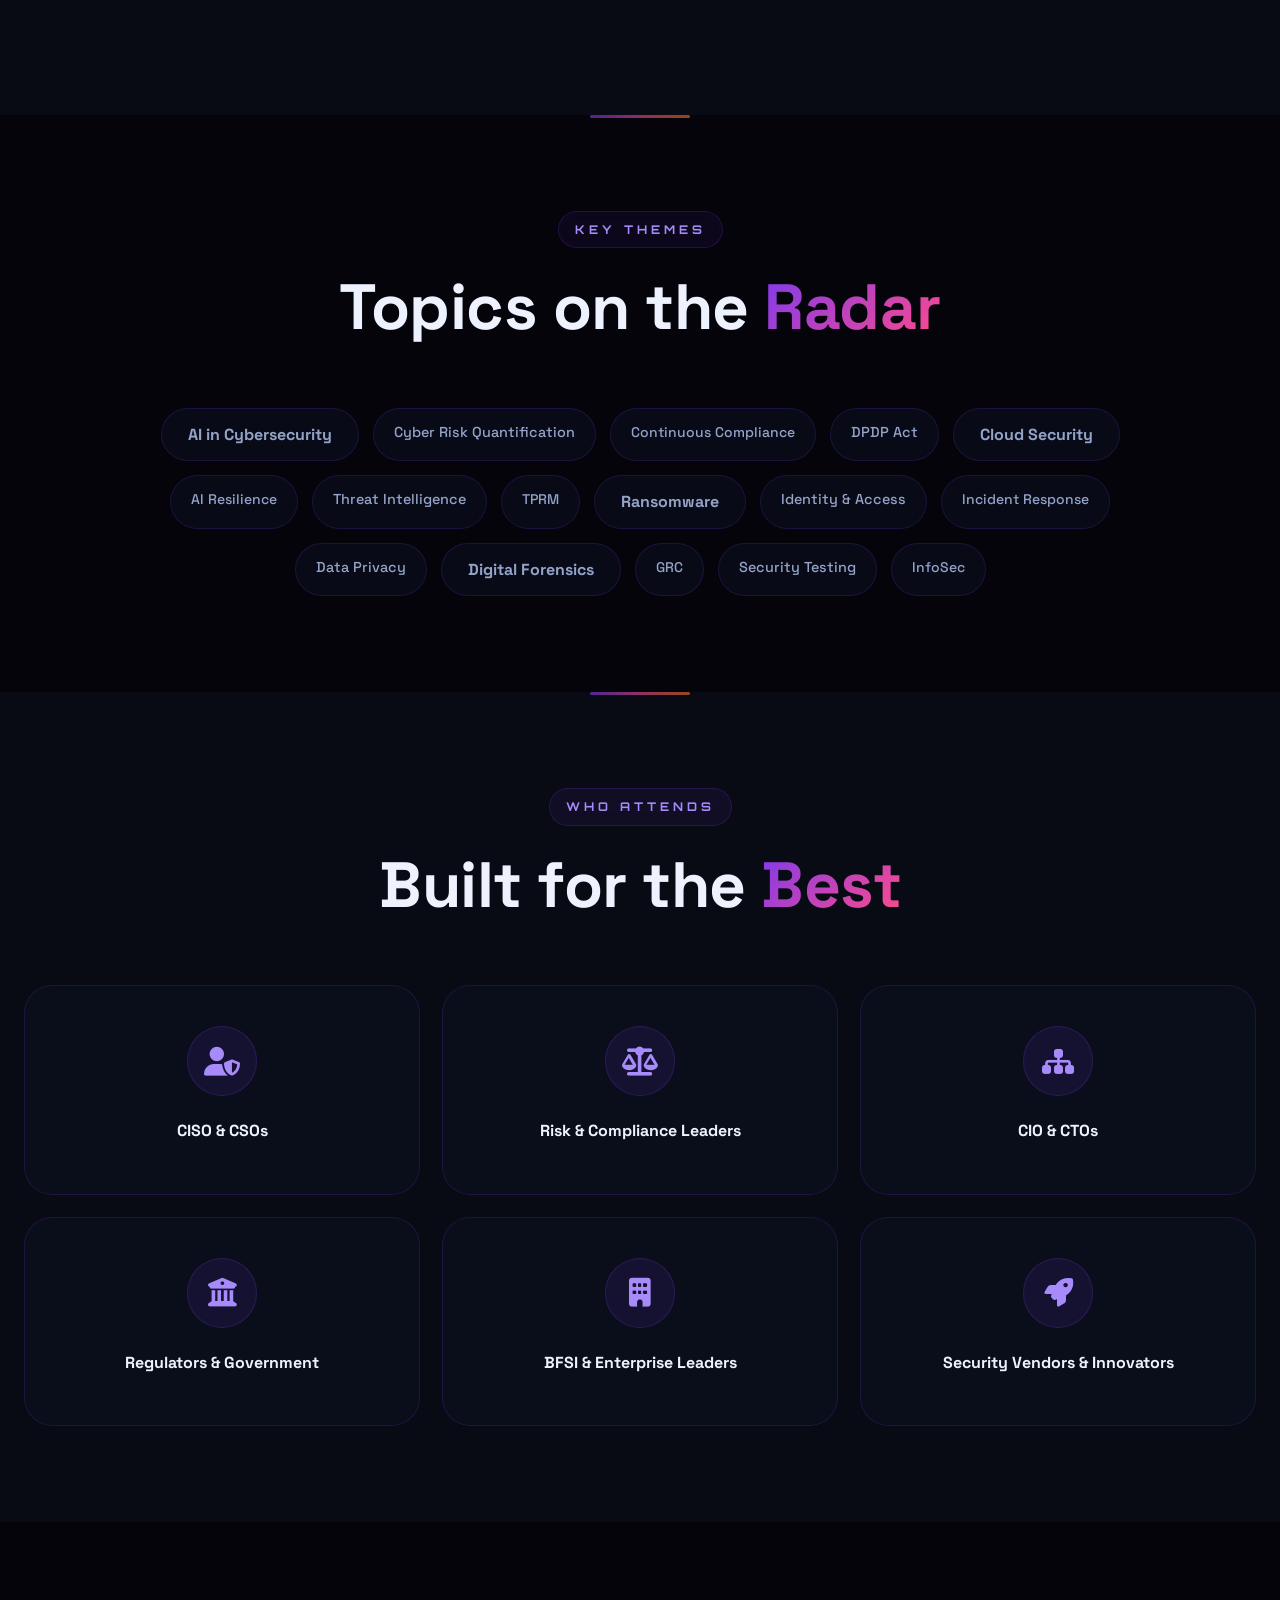
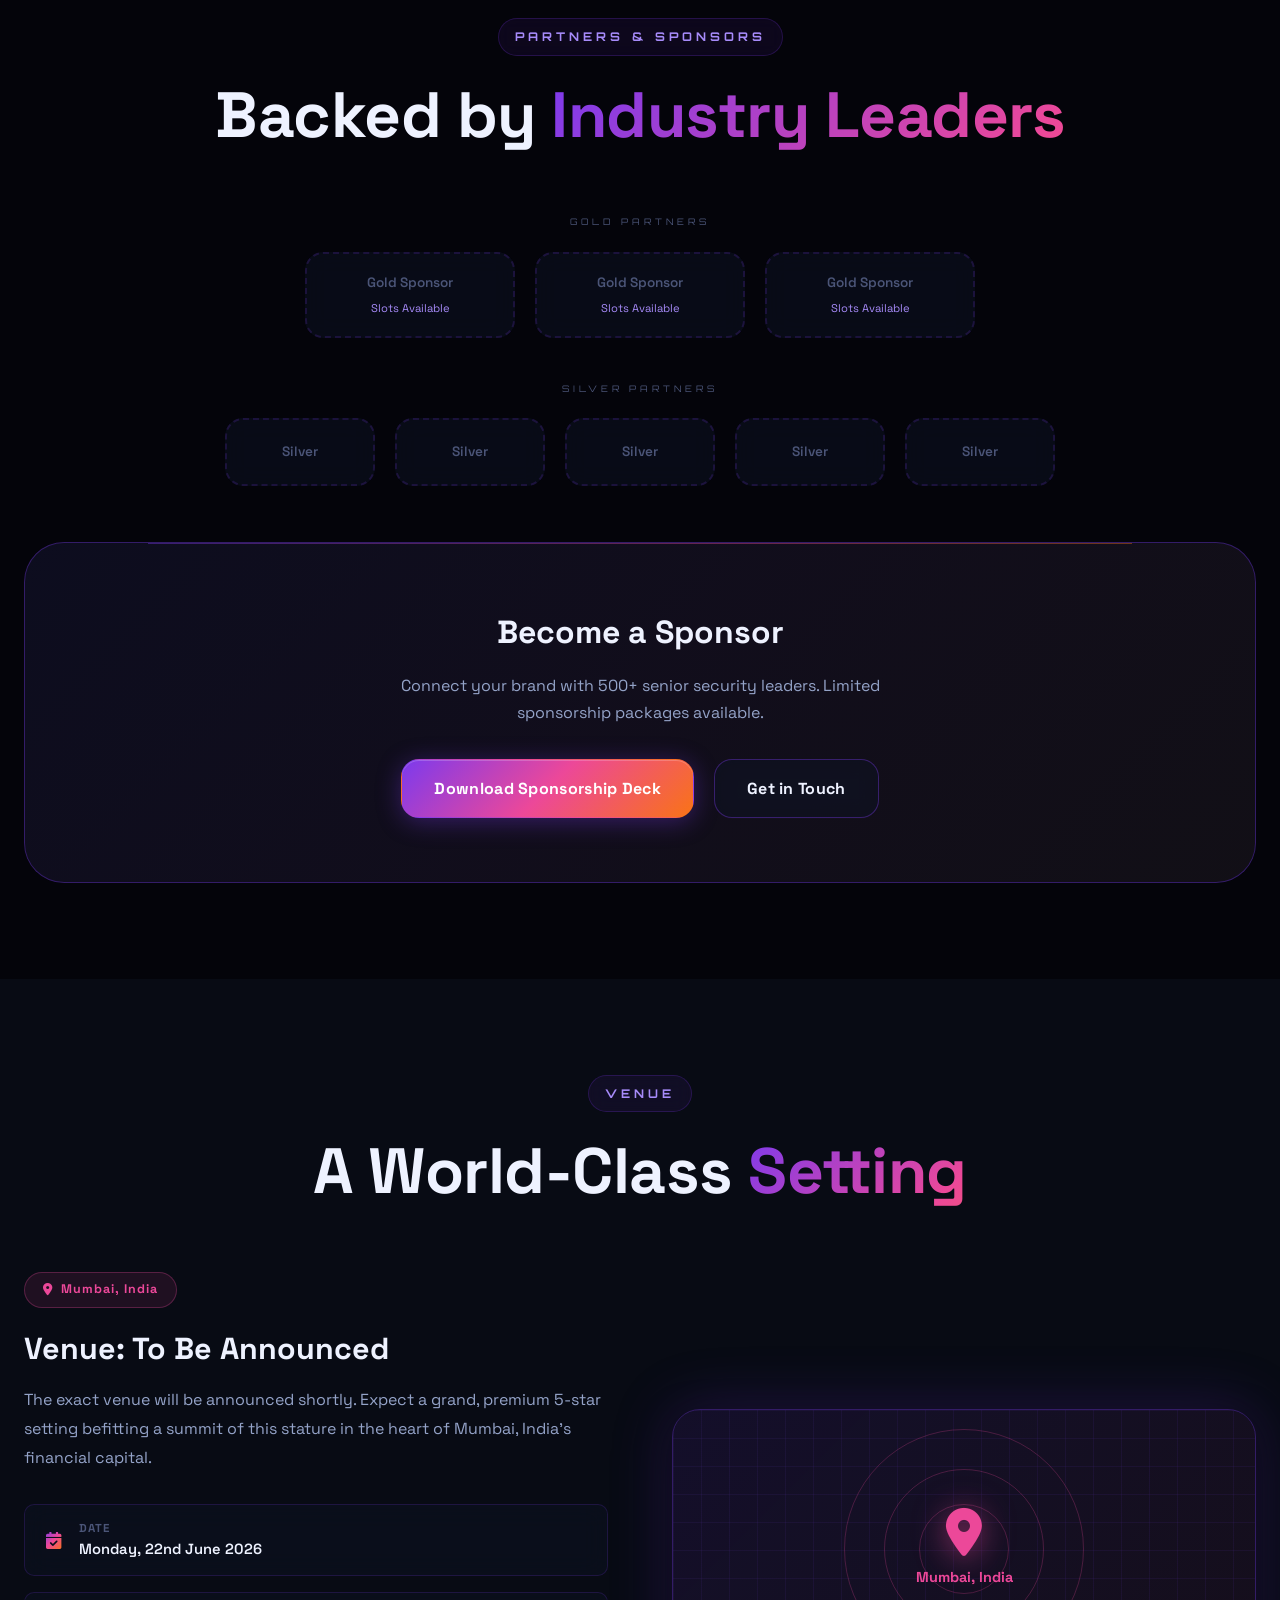
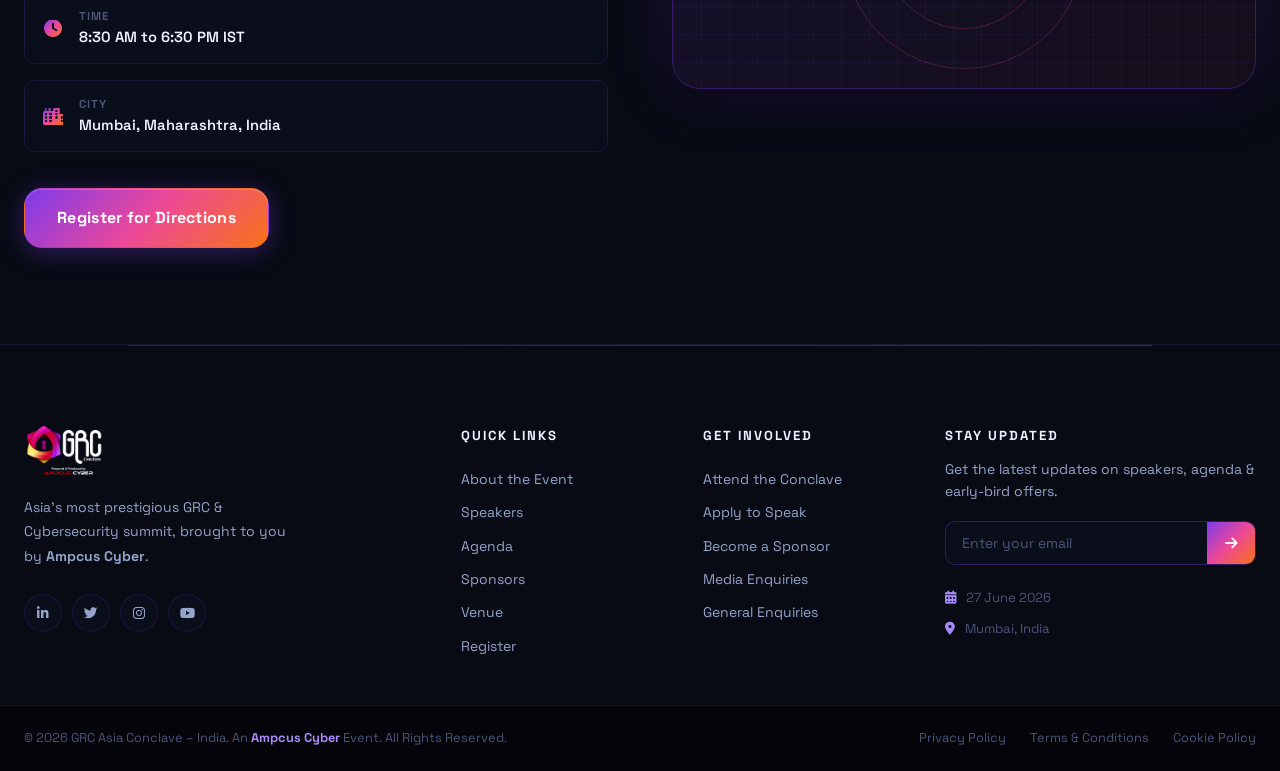
==== commit d4e14269: "style: increase header logo size and navbar height for better branding" ====
--- a/index.html
+++ b/index.html
@@ -109,8 +109,8 @@
   <nav id="navbar">
     <div class="nav-container">
       <a href="#home" class="nav-logo">
-        <img src="images/logo-light.webp" alt="GRC Conclave" class="logo-dark-img" width="160" height="40" />
-        <img src="images/logo-dark.webp" alt="GRC Conclave" class="logo-light-img" width="160" height="40" />
+        <img src="images/logo-light.webp" alt="GRC Conclave" class="logo-dark-img" width="220" height="55" />
+        <img src="images/logo-dark.webp" alt="GRC Conclave" class="logo-light-img" width="220" height="55" />
       </a>
 
       <ul class="nav-links" id="nav-links">
--- a/css/style.css
+++ b/css/style.css
@@ -62,7 +62,7 @@
   --container-max: 1280px;
   --container-px:  var(--space-6);
   --grid-gap:      var(--space-6);
-  --nav-h:         72px;
+  --nav-h:         80px;
 
   /* Border Radius */
   --radius-xs:   6px;
@@ -567,7 +567,7 @@
 }
 
 .nav-logo img {
-  height: 40px;
+  height: 55px;
   width: auto;
   object-fit: contain;
   transition: filter 0.3s, transform 0.3s;
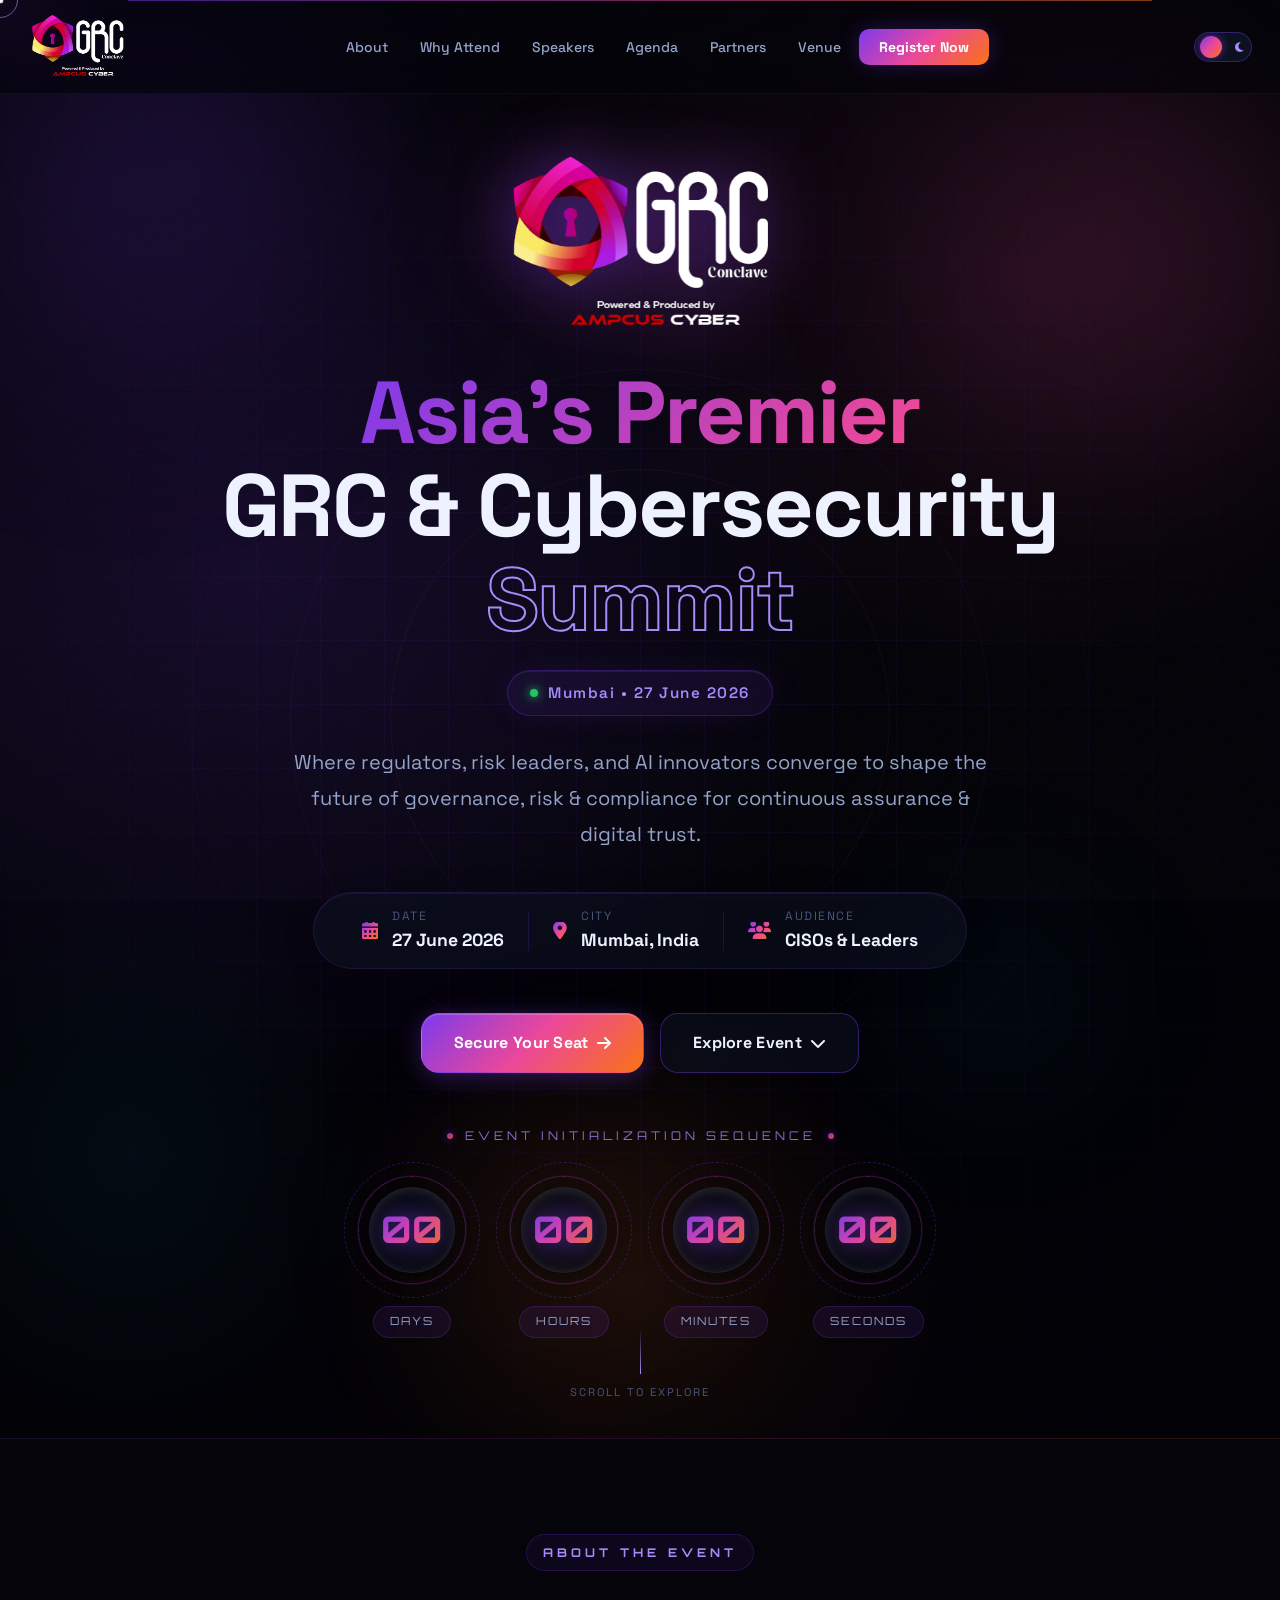
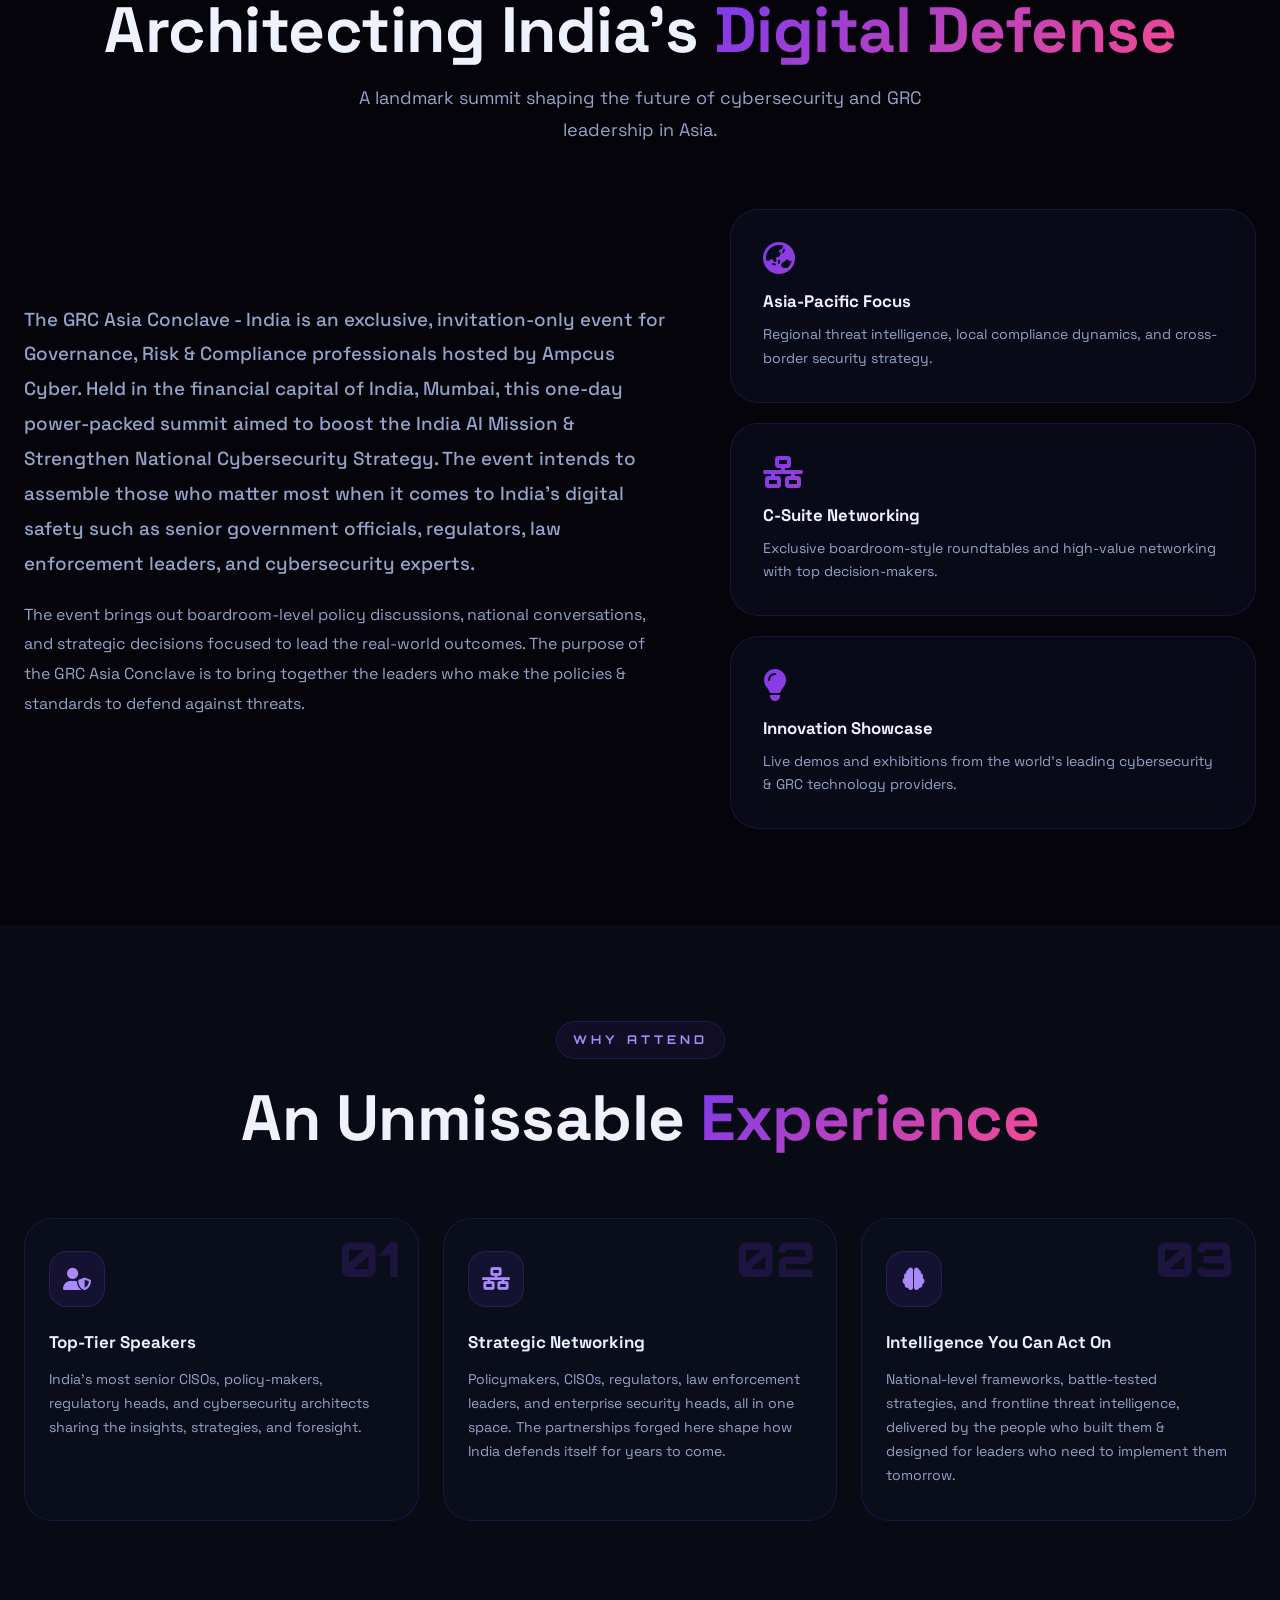
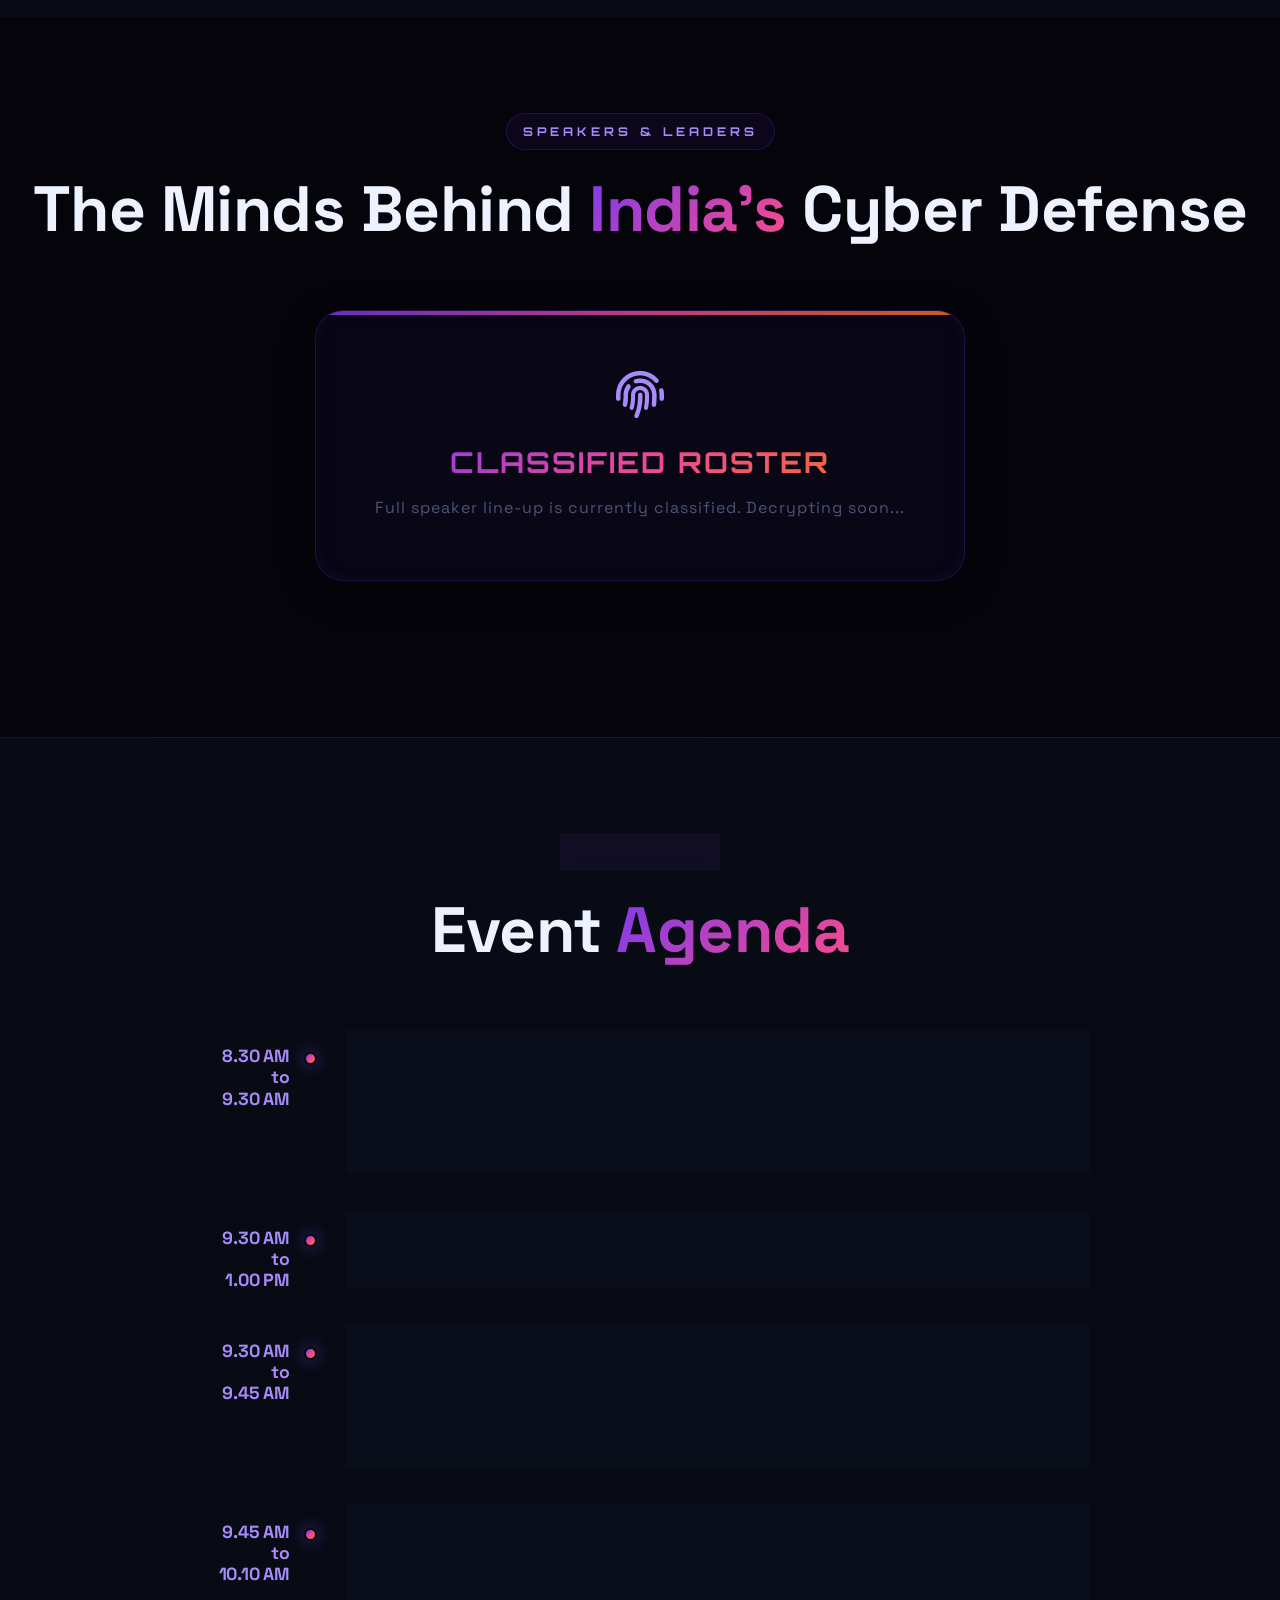
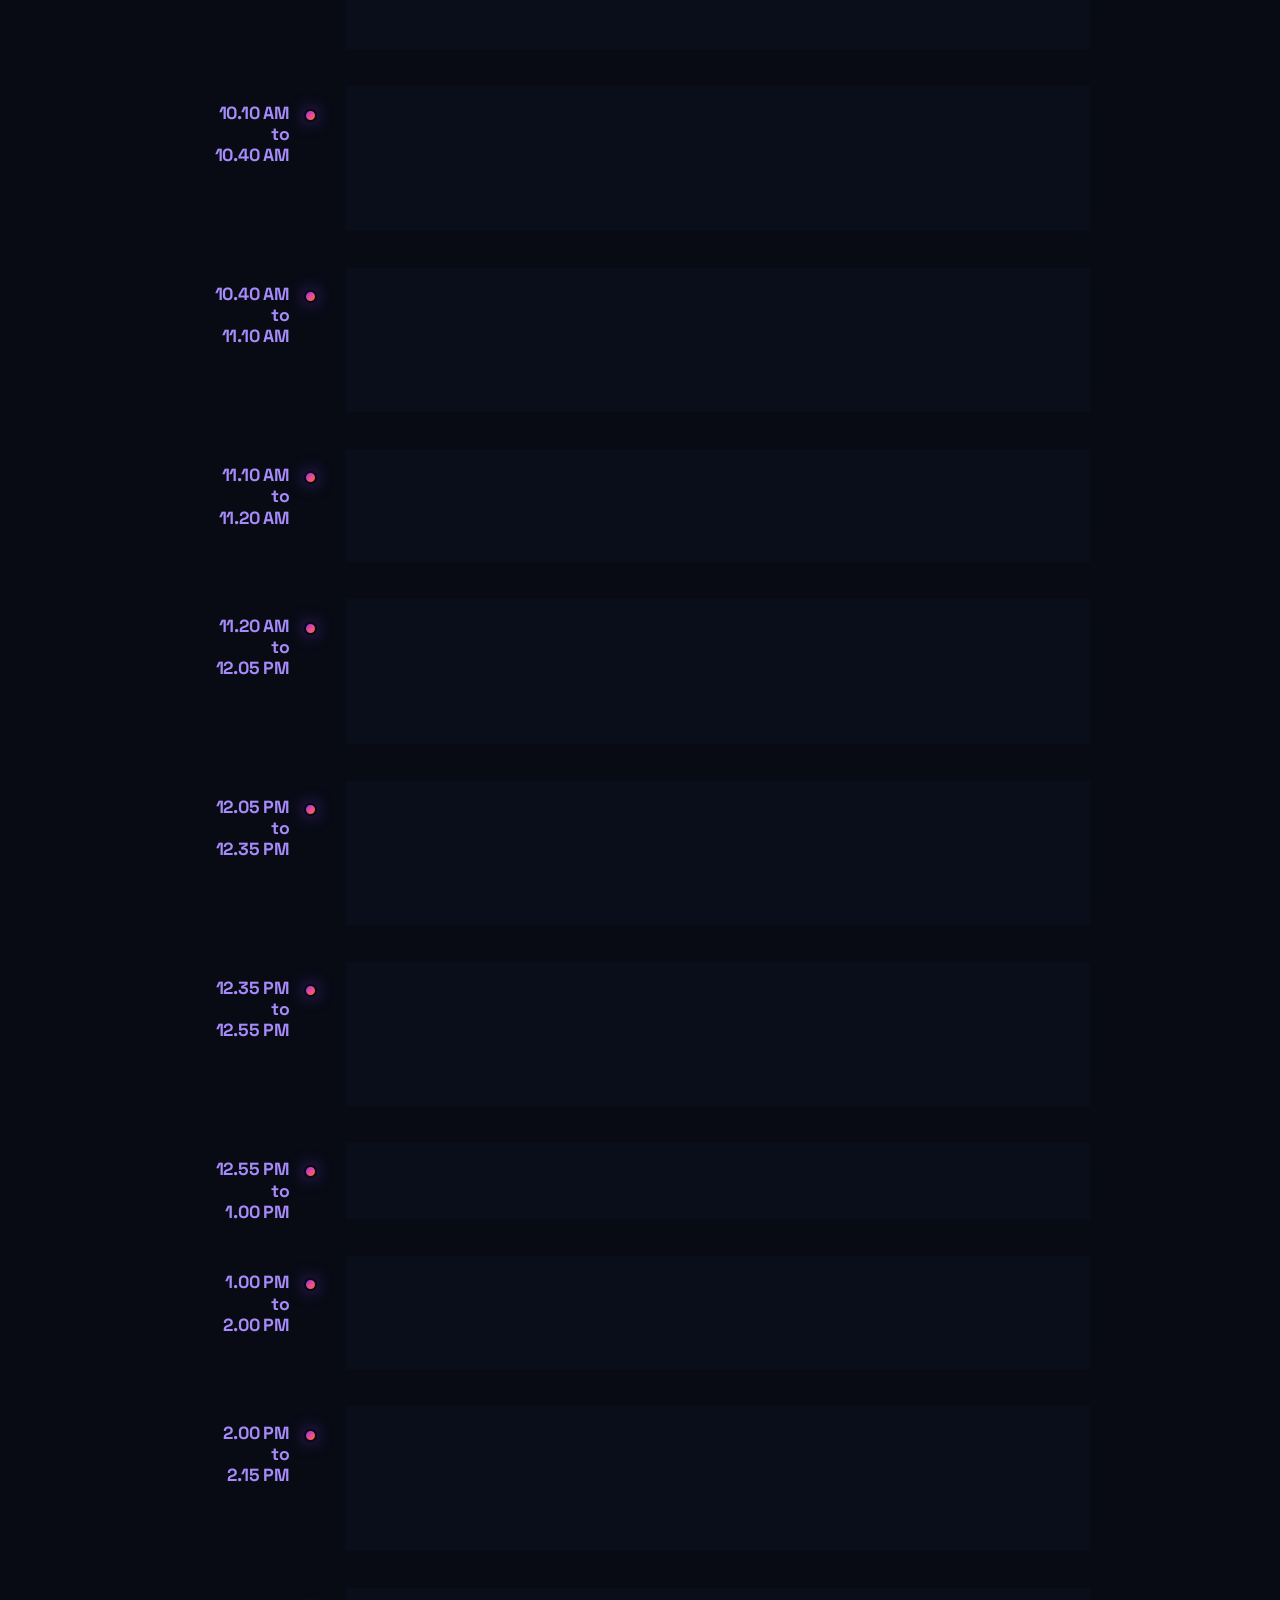
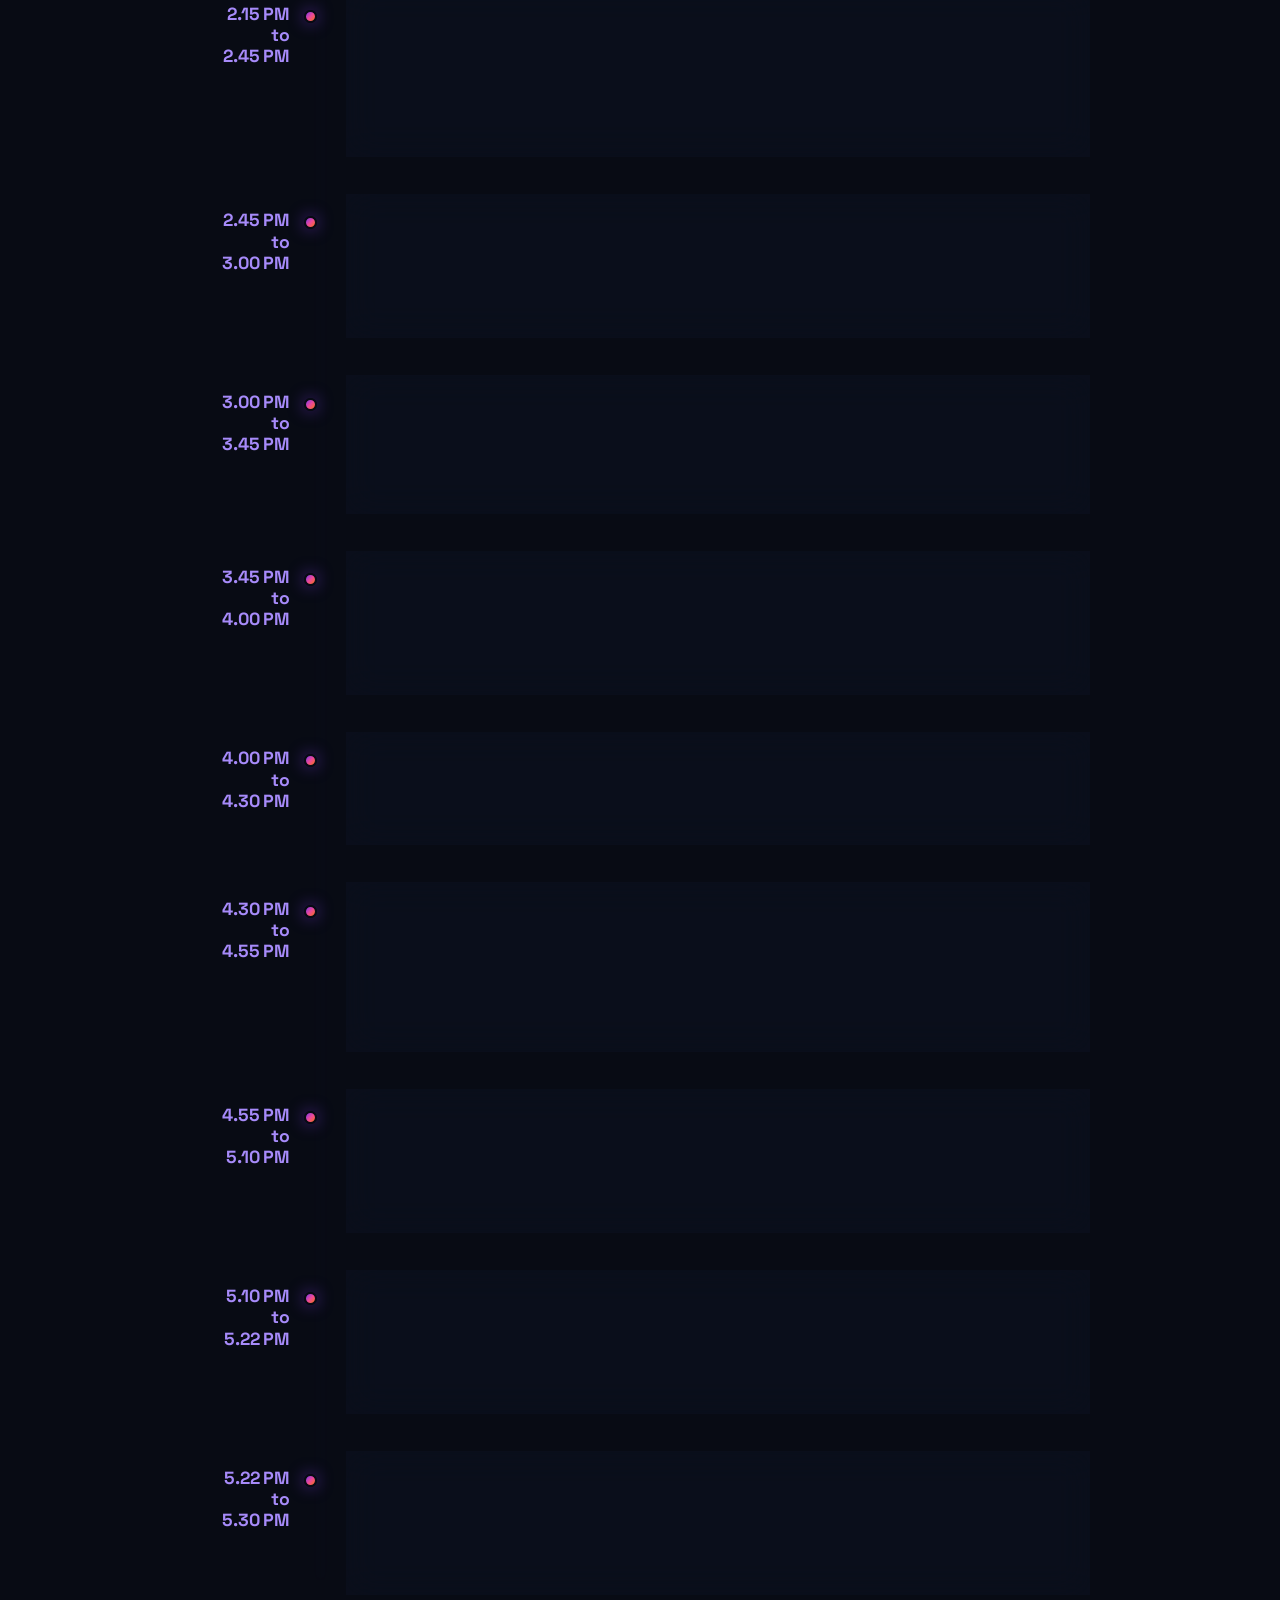
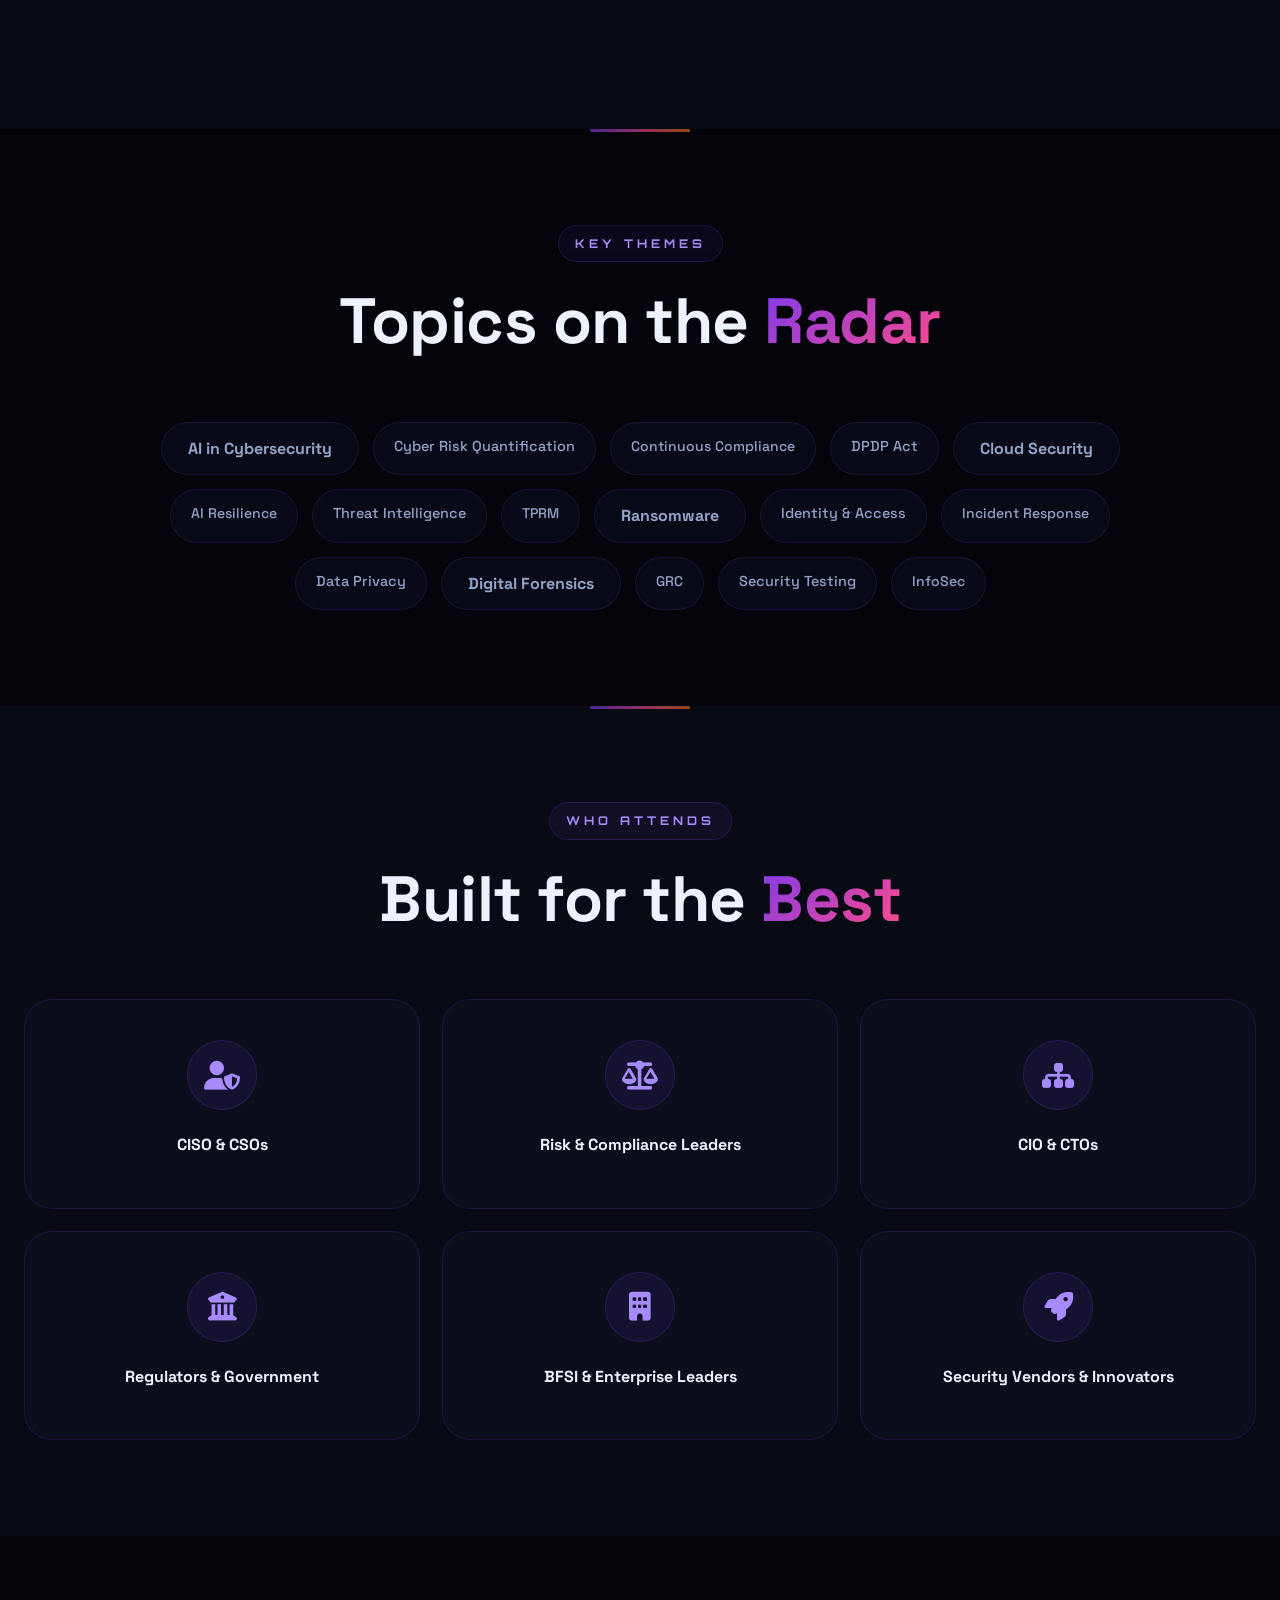
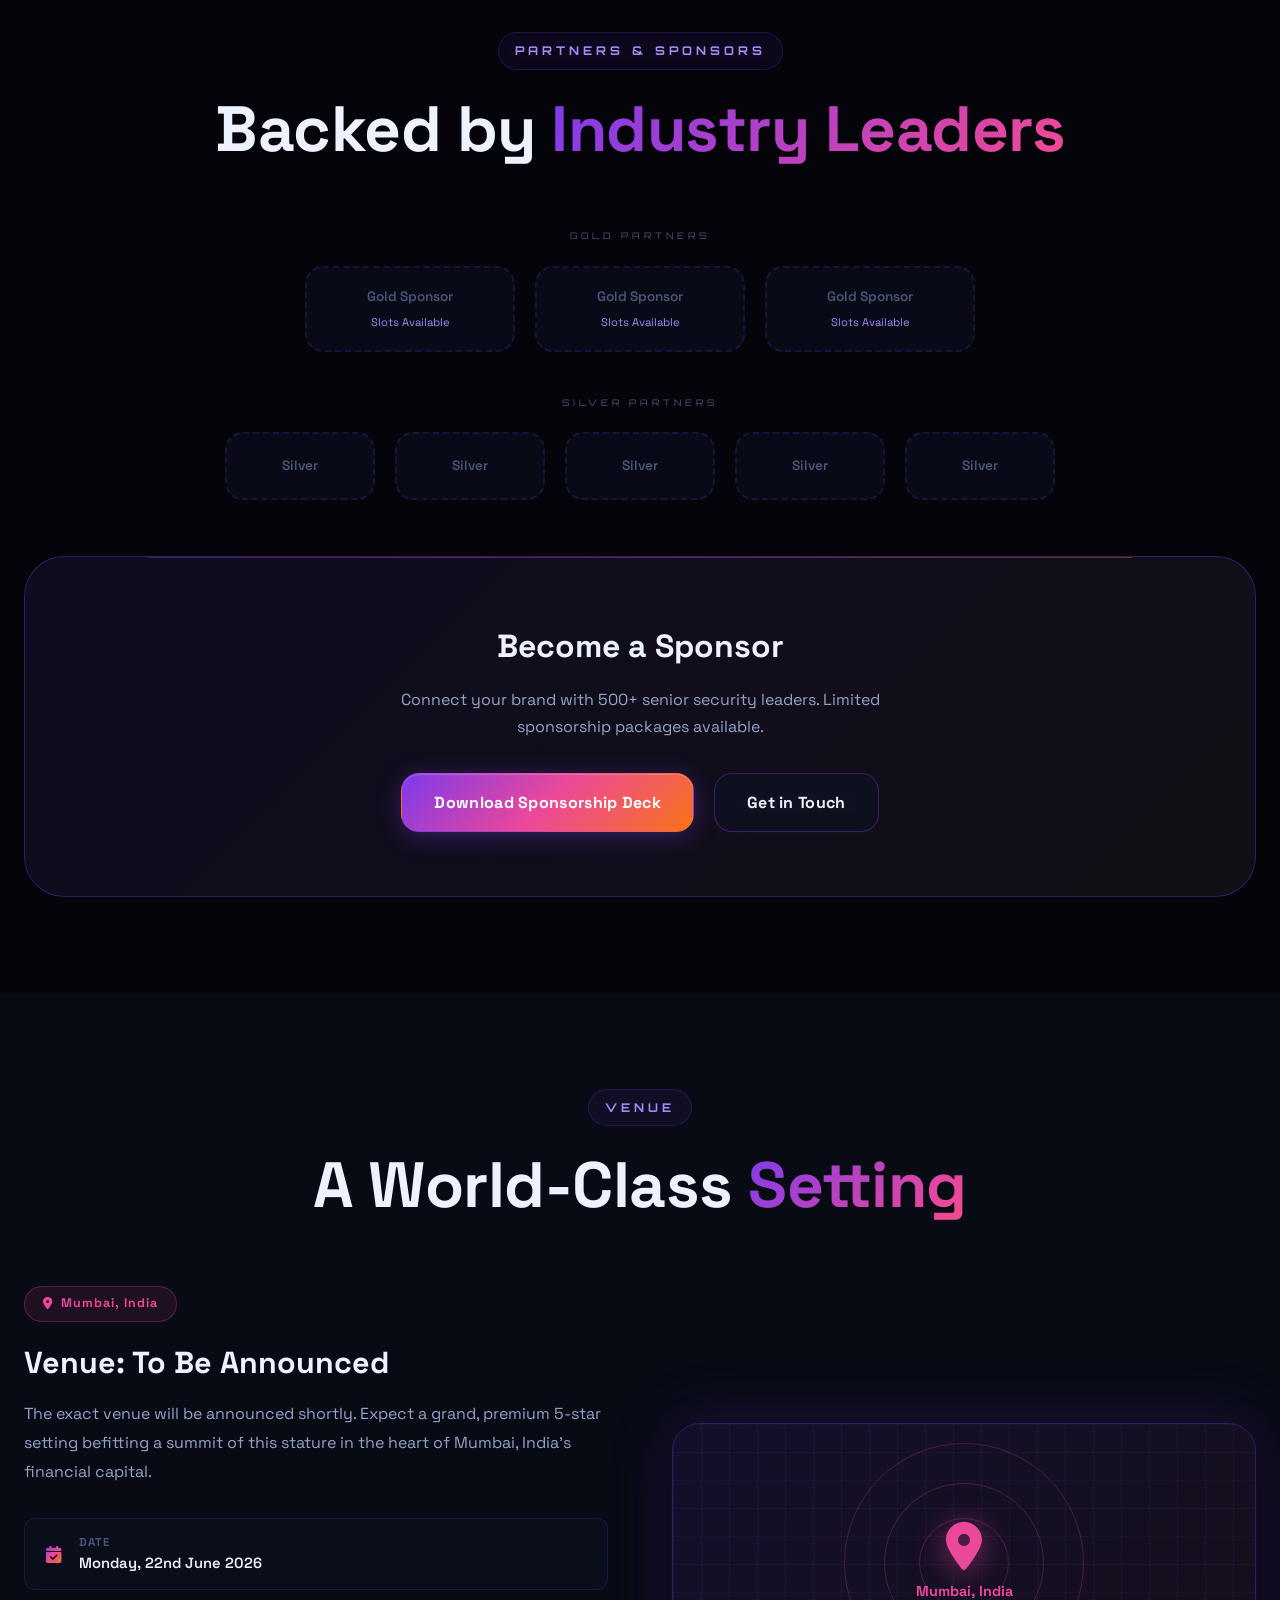
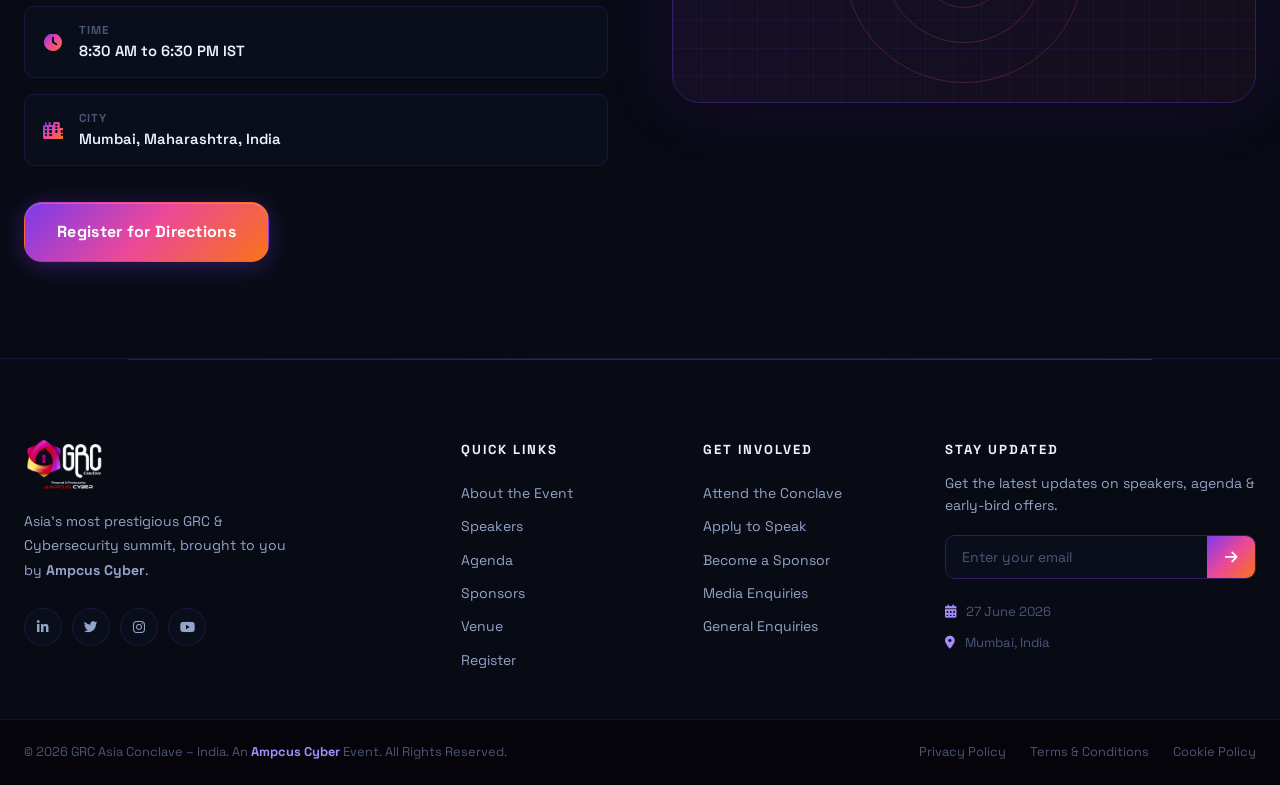
==== commit 2f56e9e3: "style: further increase header and preloader logo sizes for maximum visibility" ====
--- a/index.html
+++ b/index.html
@@ -86,7 +86,7 @@
   <div id="preloader">
     <div class="preloader-inner">
       <div class="preloader-logo">
-        <img src="images/logo-light.webp" alt="GRC Asia Conclave" width="200" height="50" />
+        <img src="images/logo-light.webp" alt="GRC Asia Conclave" width="300" height="75" />
       </div>
       <div class="preloader-bar">
         <div class="preloader-fill"></div>
@@ -109,8 +109,8 @@
   <nav id="navbar">
     <div class="nav-container">
       <a href="#home" class="nav-logo">
-        <img src="images/logo-light.webp" alt="GRC Conclave" class="logo-dark-img" width="220" height="55" />
-        <img src="images/logo-dark.webp" alt="GRC Conclave" class="logo-light-img" width="220" height="55" />
+        <img src="images/logo-light.webp" alt="GRC Conclave" class="logo-dark-img" width="260" height="65" />
+        <img src="images/logo-dark.webp" alt="GRC Conclave" class="logo-light-img" width="260" height="65" />
       </a>
 
       <ul class="nav-links" id="nav-links">
--- a/css/style.css
+++ b/css/style.css
@@ -62,7 +62,7 @@
   --container-max: 1280px;
   --container-px:  var(--space-6);
   --grid-gap:      var(--space-6);
-  --nav-h:         80px;
+  --nav-h:         94px;
 
   /* Border Radius */
   --radius-xs:   6px;
@@ -235,7 +235,7 @@
 }
 
 .preloader-logo img {
-  width: 200px;
+  width: 300px;
   animation: preloaderFloat 2s ease-in-out infinite;
   filter: drop-shadow(0 0 30px rgba(124,58,237,0.6));
 }
@@ -567,7 +567,7 @@
 }
 
 .nav-logo img {
-  height: 55px;
+  height: 65px;
   width: auto;
   object-fit: contain;
   transition: filter 0.3s, transform 0.3s;
